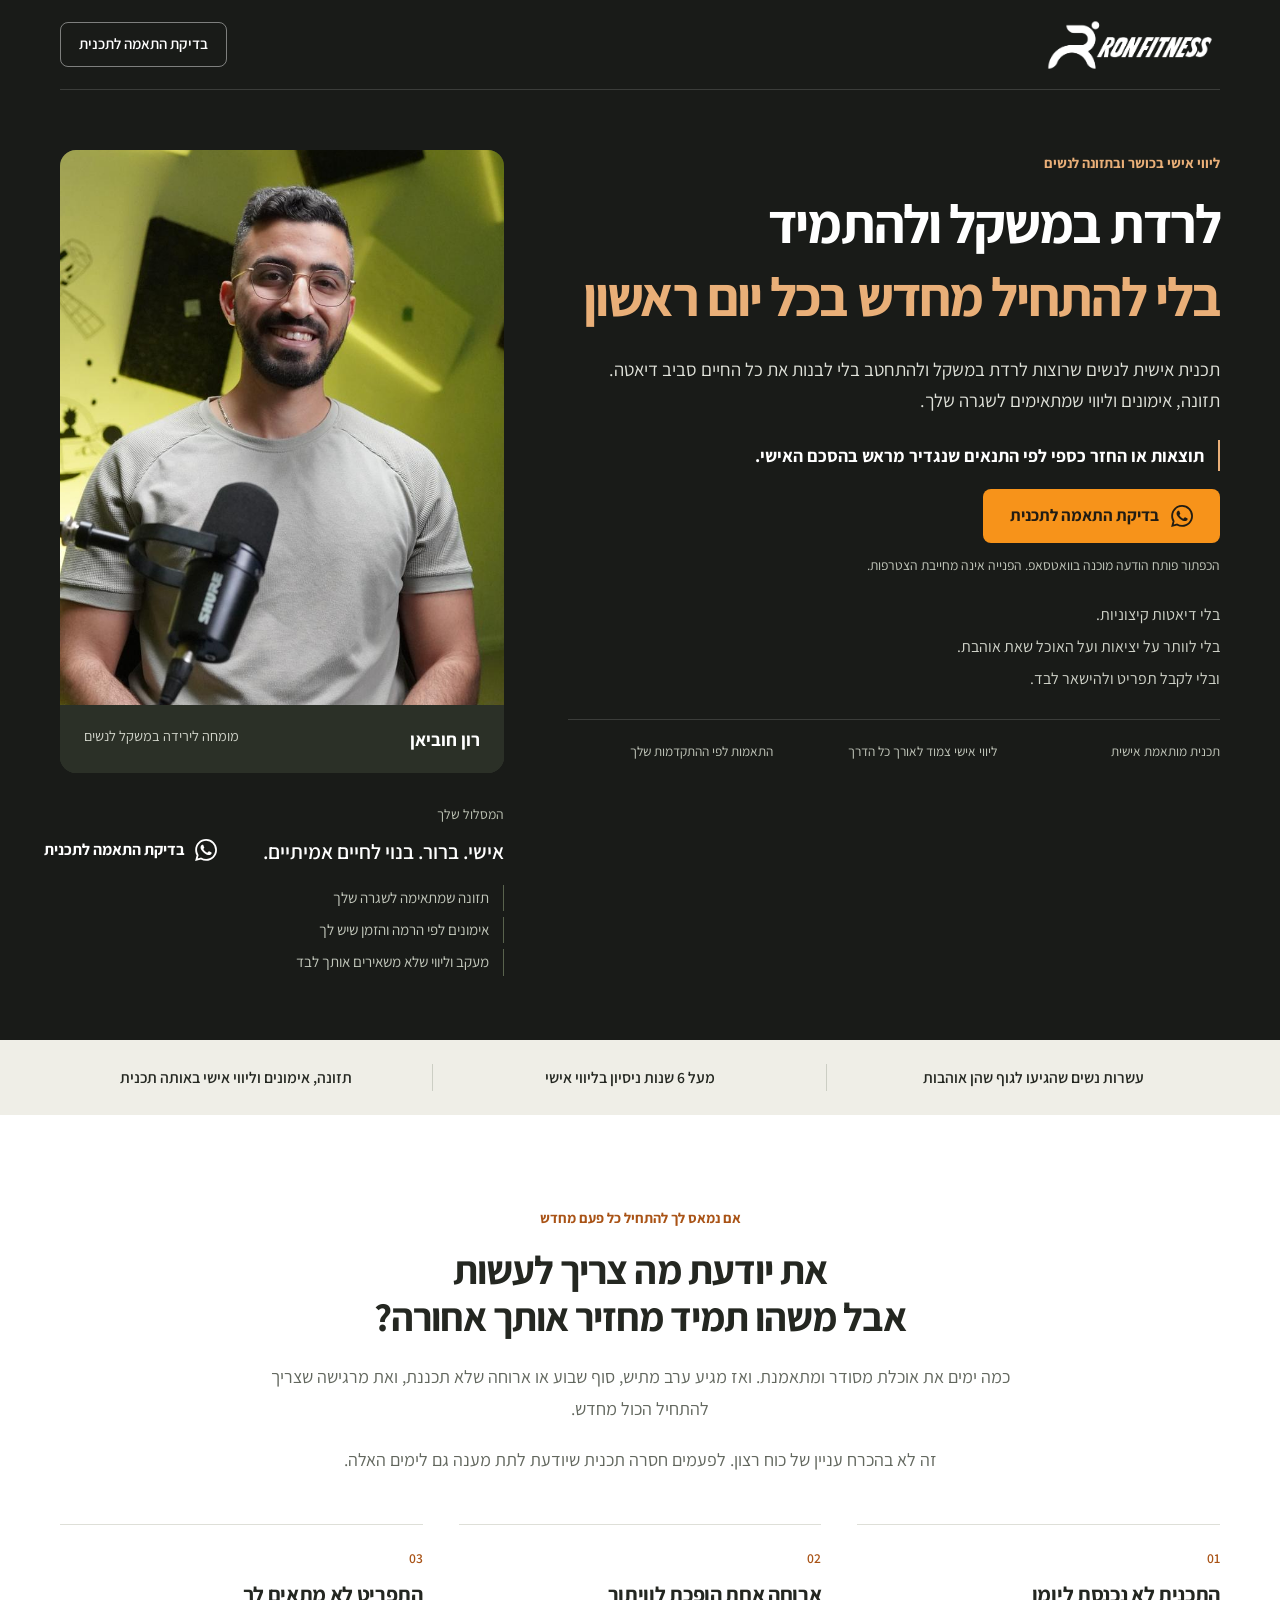
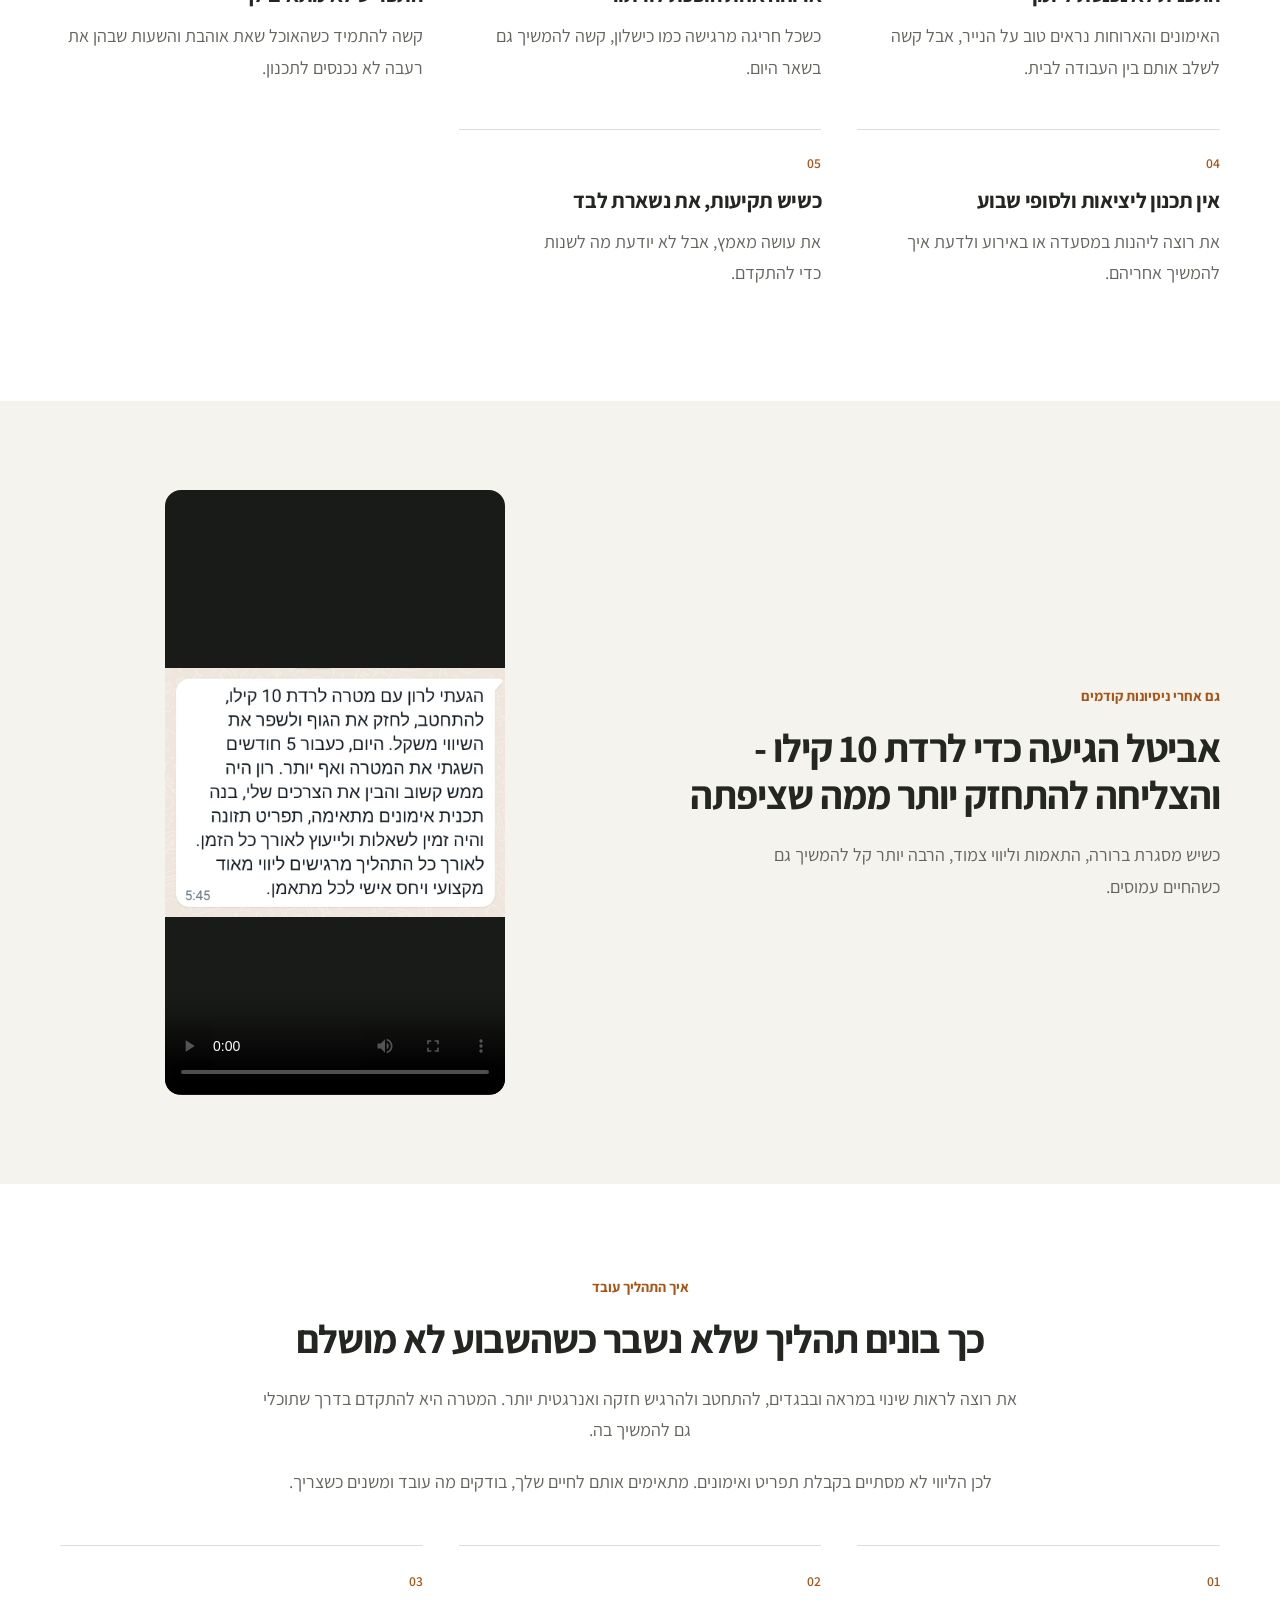
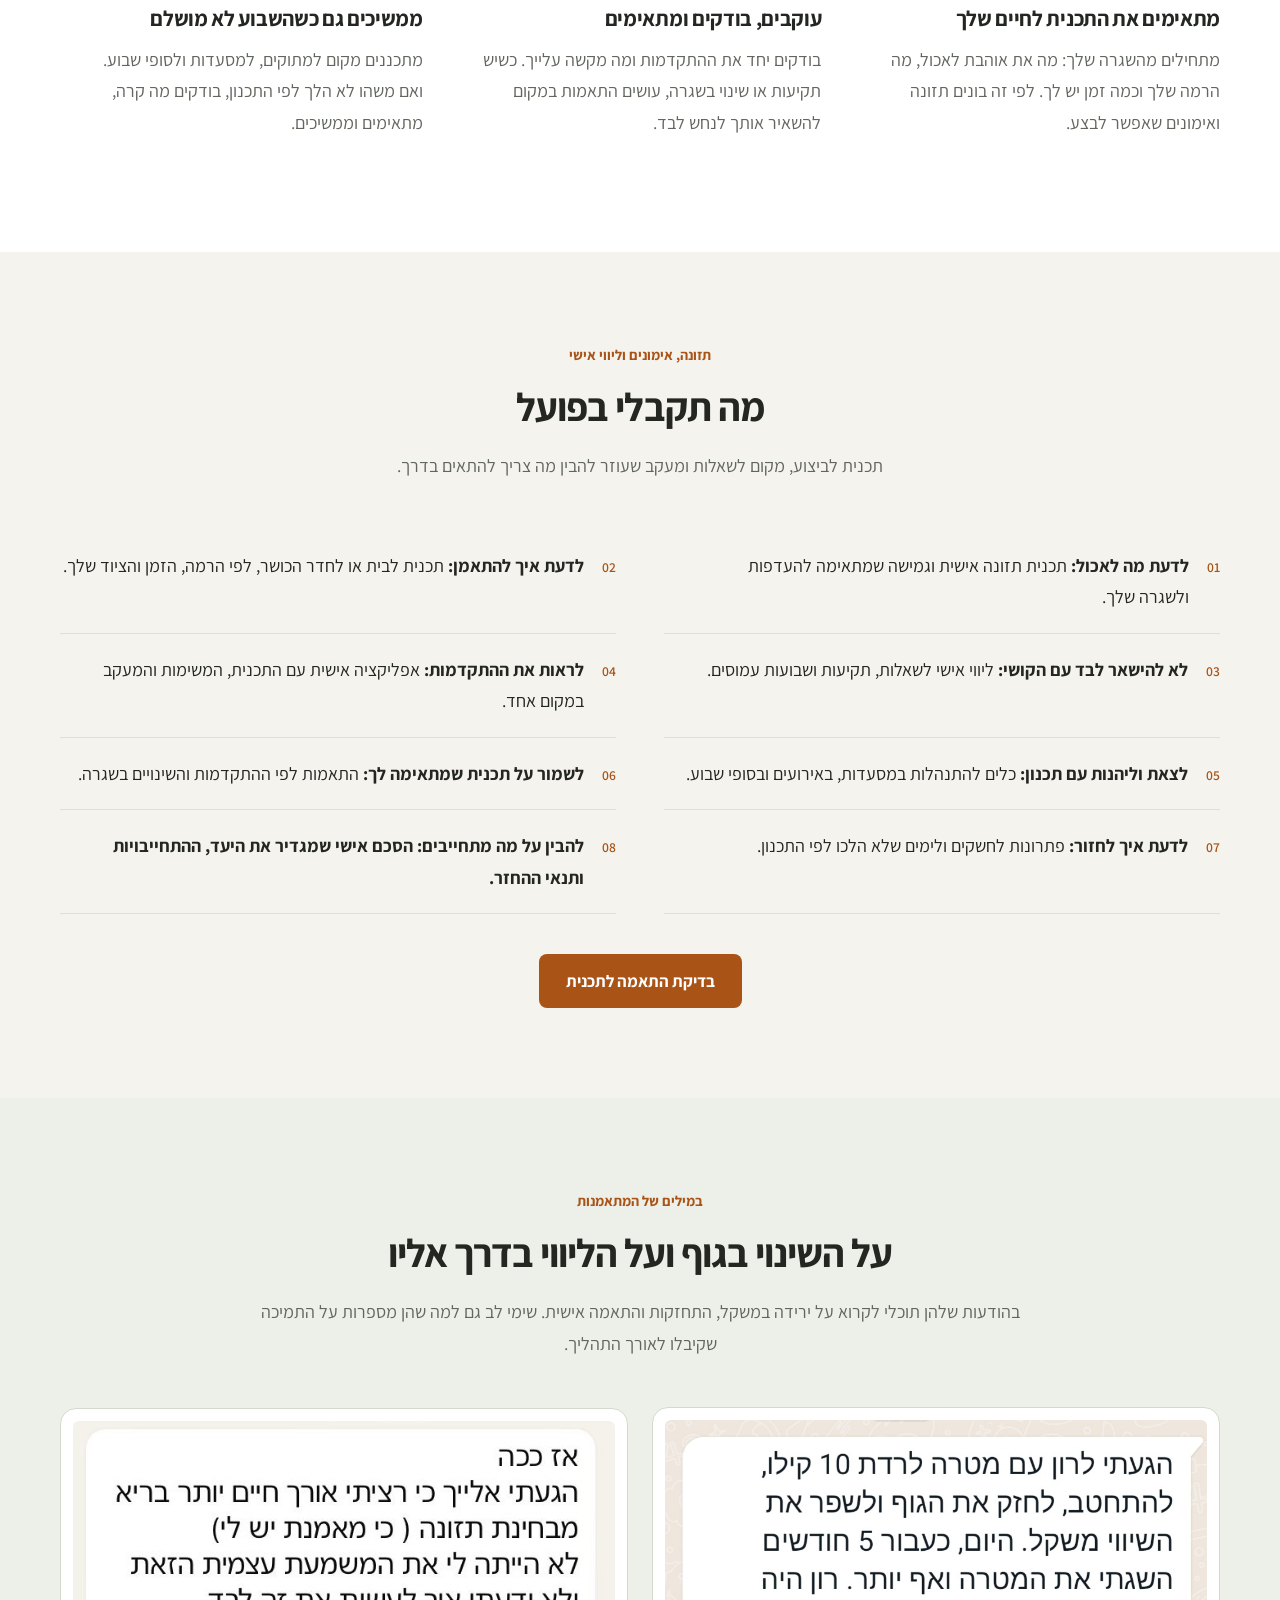
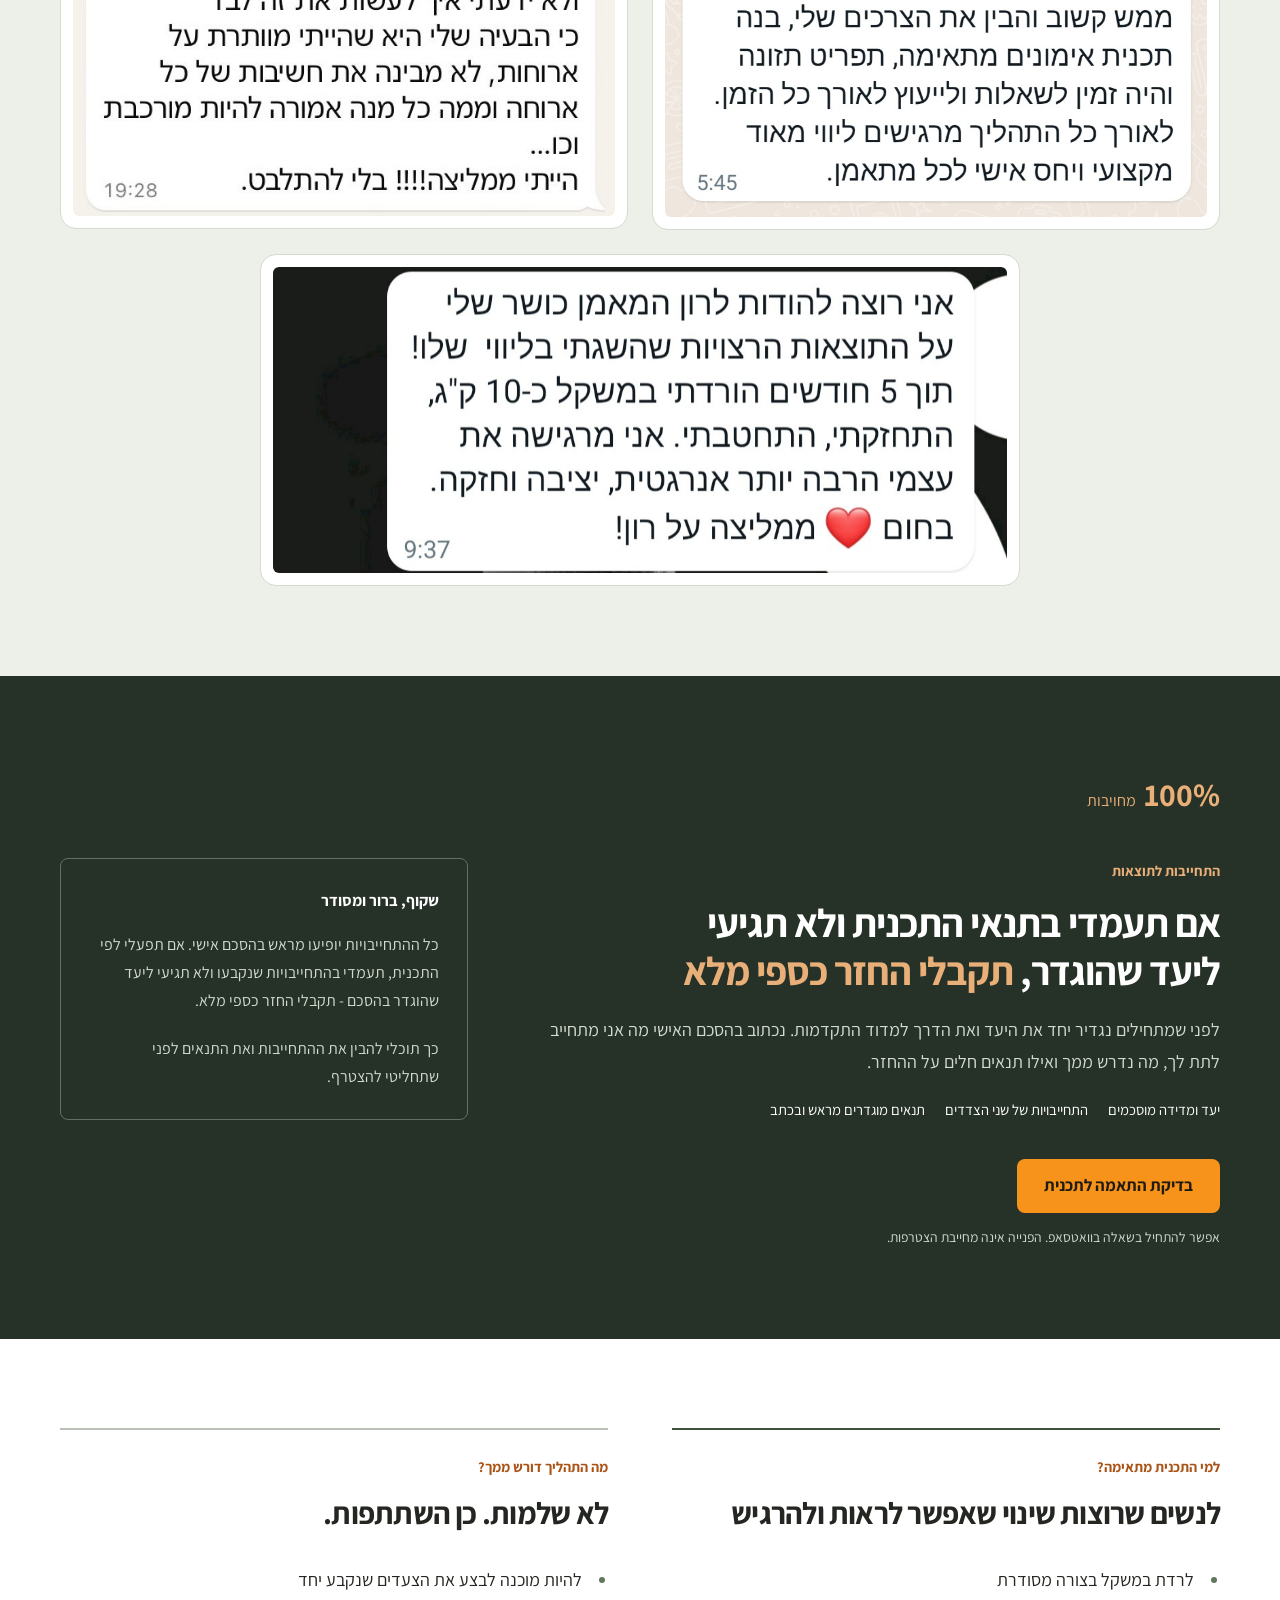
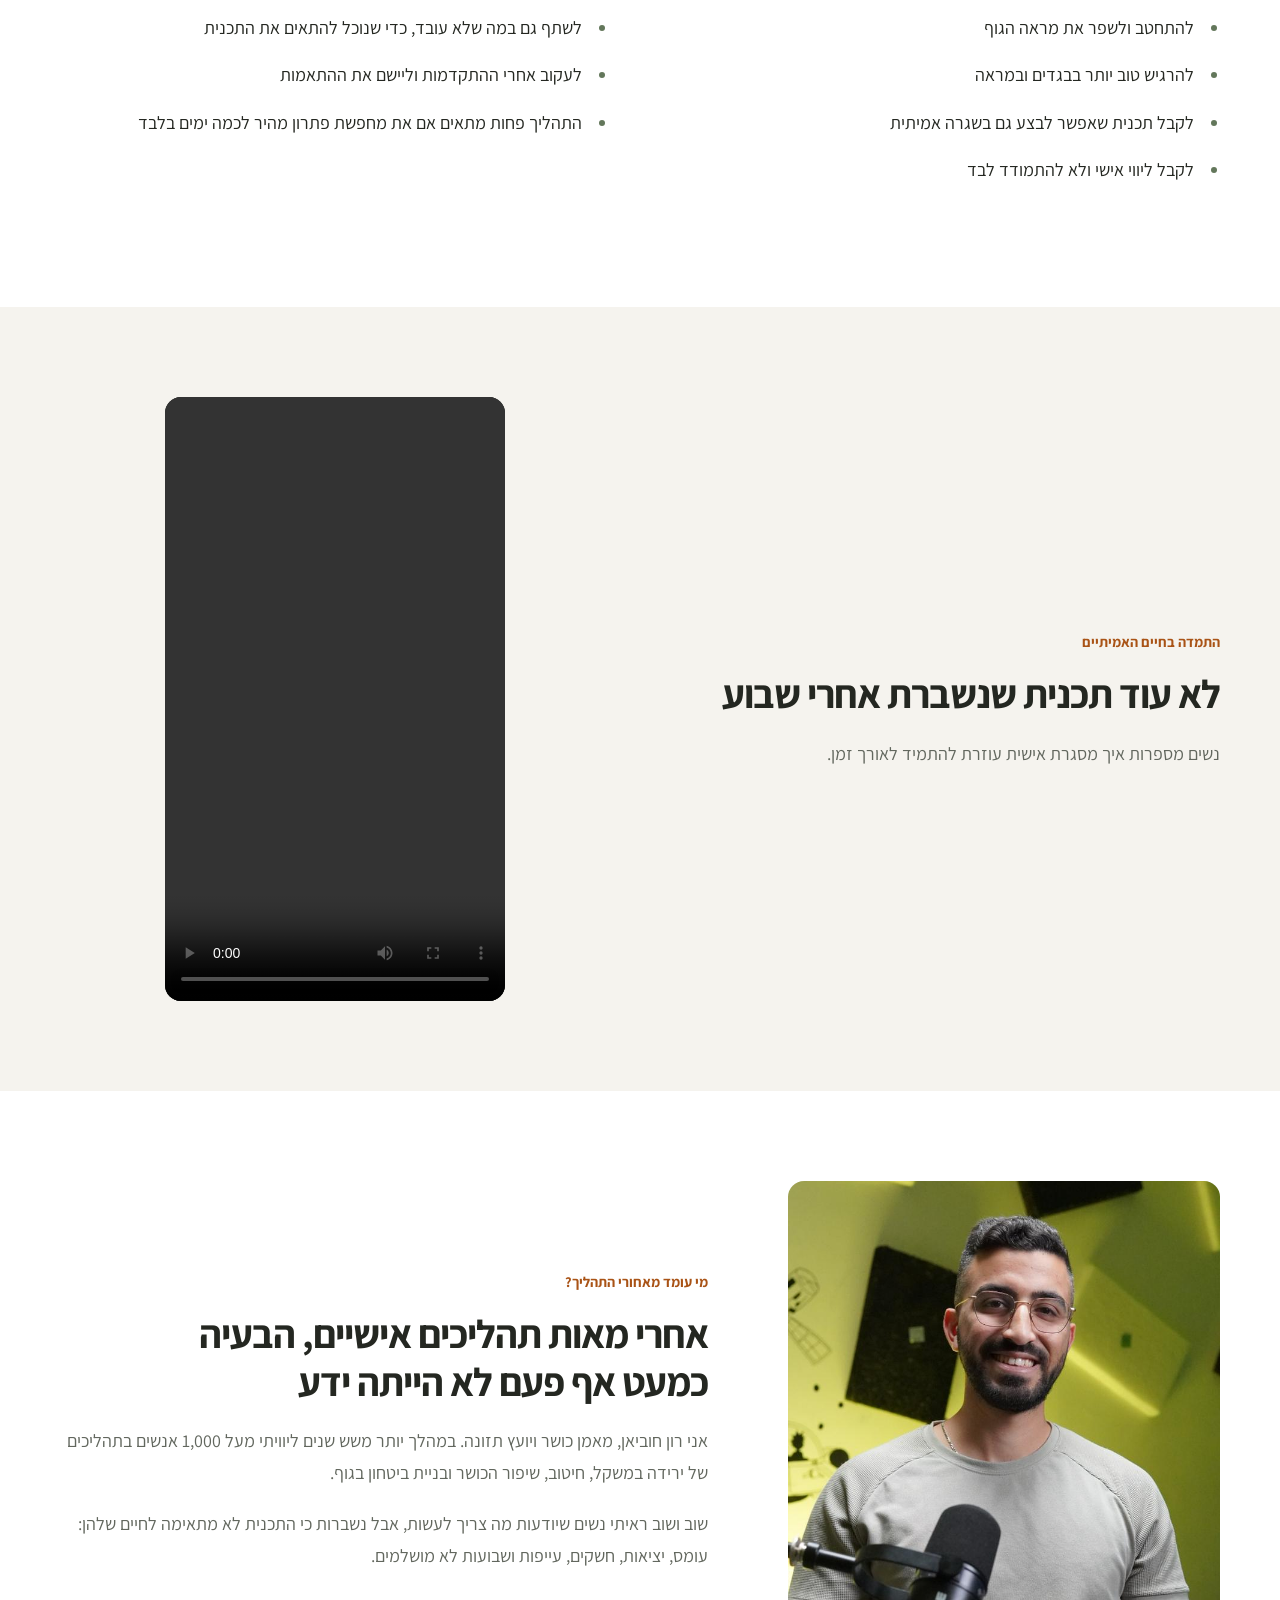
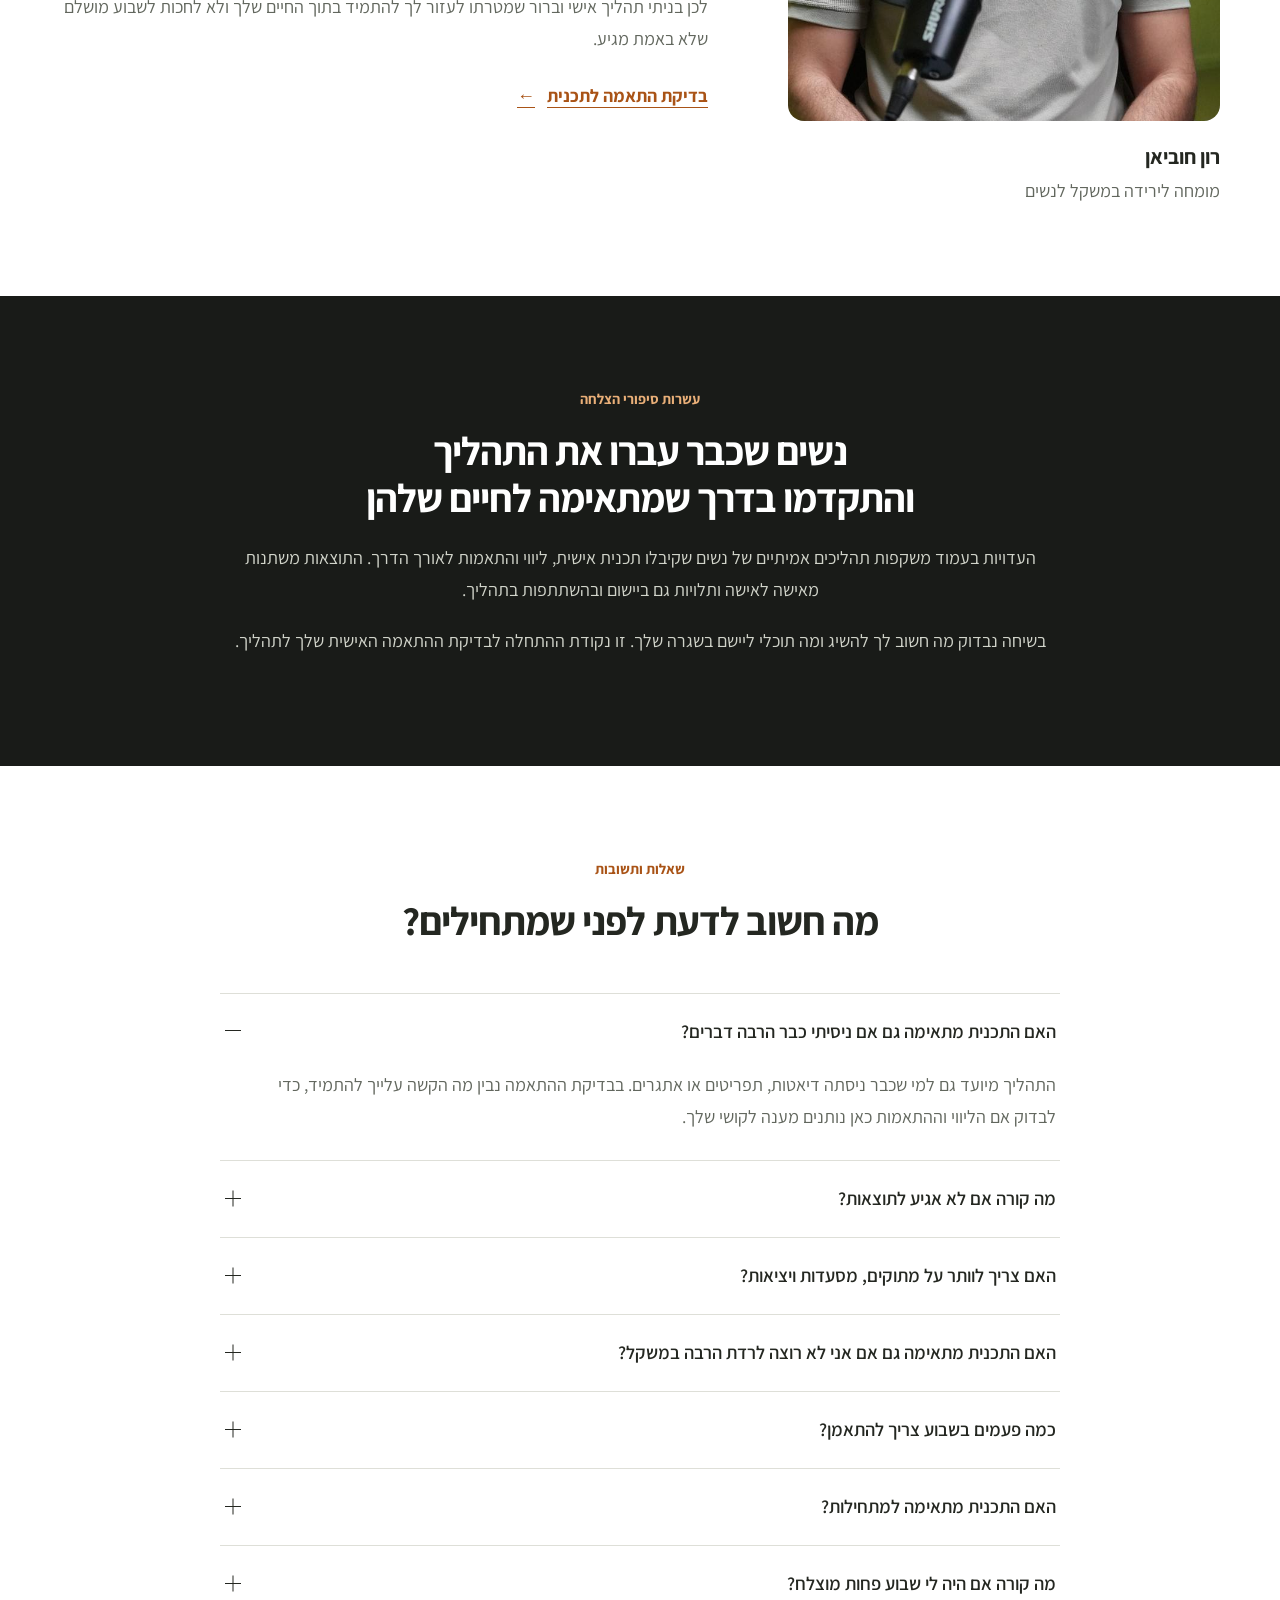
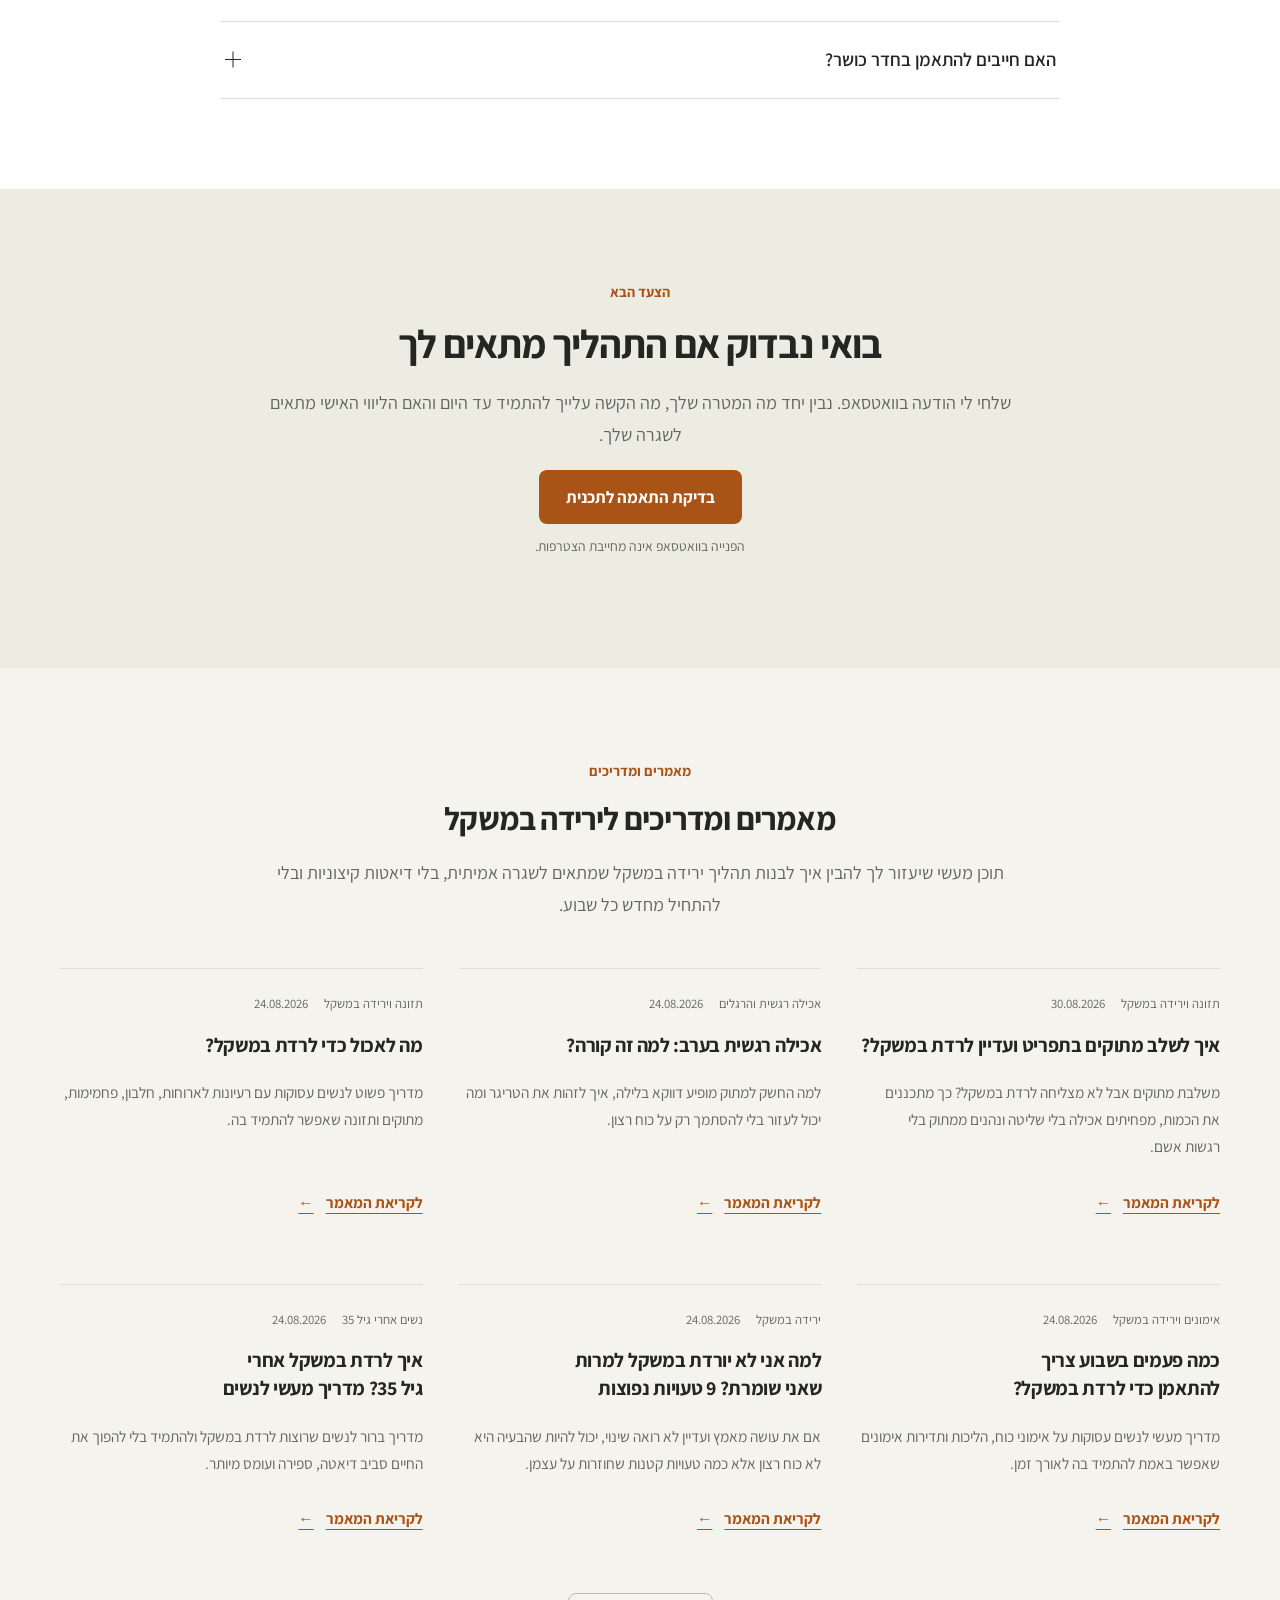
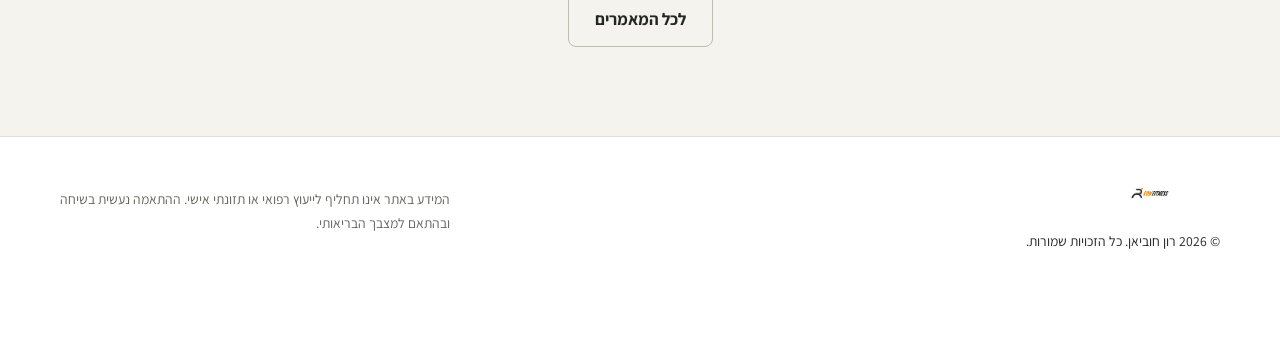
==== index.html @ f3fad241 "chore: final conversion QA and social proof cleanup" ====
<!doctype html>
<html lang="he" dir="rtl">
  <head>
    <meta charset="UTF-8" />
    <meta name="viewport" content="width=device-width, initial-scale=1" />
    <meta
      name="description"
      content="תכנית ליווי אישית בכושר ובתזונה לנשים שרוצות לרדת במשקל, להתחטב ולהתמיד בלי להתחיל מחדש בכל יום ראשון."
    />
    <meta name="theme-color" content="#111111" />
    <meta property="og:type" content="website" />
    <meta property="og:title" content="לרדת במשקל ולהתמיד - בלי להתחיל מחדש בכל יום ראשון" />
    <meta
      property="og:description"
      content="תהליך אישי לנשים שרוצות לרדת במשקל, להתחטב ולהרגיש טוב יותר בגוף - עם התחייבות לתוצאות במסגרת הסכם אישי."
    />
    <title>לרדת במשקל ולהתמיד | רון חוביאן</title>
    <script>
      document.documentElement.classList.add("js");
    </script>
    <link rel="preconnect" href="https://fonts.googleapis.com" />
    <link rel="preconnect" href="https://fonts.gstatic.com" crossorigin />
    <link
      href="https://fonts.googleapis.com/css2?family=Assistant:wght@400;500;600;700;800;900&display=swap"
      rel="stylesheet"
    />
    <link rel="stylesheet" href="home.css?v=20260908-premium-copy" />
    <script src="script.js?v=20260826-mobile-final-2" defer></script>
  </head>
  <body>
    <a class="skip-link" href="#main-content">דילוג לתוכן המרכזי</a>

    <header class="site-header">
      <div class="container header-inner">
        <a class="brand" href="#top" aria-label="חזרה לראש העמוד">
          <img
            class="brand-logo"
            src="./assets/ron-fitness-logo-white.png"
            alt="RON FITNESS"
          />
        </a>
        <a
          class="header-cta"
          data-whatsapp
          href="#"
          target="_blank"
          rel="noopener noreferrer"
        >
          בדיקת התאמה לתכנית
        </a>
      </div>
    </header>

    <main id="main-content">
      <section class="hero" id="top">
        <div class="container hero-grid">
          <div class="hero-copy reveal">
            <p class="eyebrow">ליווי אישי בכושר ובתזונה לנשים</p>
            <h1>
              <span class="hero-title-line">לרדת במשקל ולהתמיד</span>
              <span class="hero-title-line">בלי להתחיל מחדש בכל יום ראשון</span>
            </h1>
            <p class="hero-intro">
              תכנית אישית לנשים שרוצות לרדת במשקל ולהתחטב בלי לבנות את כל החיים
              סביב דיאטה. תזונה, אימונים וליווי שמתאימים לשגרה שלך.
            </p>
            <span class="hero-title-guarantee">תוצאות או החזר כספי לפי התנאים שנגדיר מראש בהסכם האישי.</span>
            <a class="button button-primary" data-whatsapp href="#" target="_blank" rel="noopener noreferrer">
              <svg viewBox="0 0 24 24" aria-hidden="true">
                <path d="M20.52 3.48A11.82 11.82 0 0 0 12.1 0C5.55 0 .22 5.33.22 11.88c0 2.1.55 4.15 1.6 5.95L.12 24l6.32-1.66a11.9 11.9 0 0 0 5.65 1.44h.01c6.55 0 11.88-5.33 11.88-11.88 0-3.18-1.23-6.17-3.46-8.42ZM12.1 21.77h-.01a9.85 9.85 0 0 1-5.03-1.38l-.36-.21-3.75.98 1-3.65-.23-.38a9.82 9.82 0 0 1-1.51-5.25c0-5.45 4.44-9.89 9.9-9.89a9.82 9.82 0 0 1 6.99 2.9 9.83 9.83 0 0 1 2.9 7c-.01 5.45-4.45 9.88-9.9 9.88Zm5.42-7.41c-.3-.15-1.76-.87-2.03-.96-.27-.1-.47-.15-.67.15-.2.3-.77.96-.94 1.16-.17.2-.35.22-.65.07-.3-.15-1.25-.46-2.39-1.48a8.93 8.93 0 0 1-1.65-2.06c-.17-.3-.02-.46.13-.61.13-.13.3-.35.45-.52.15-.17.2-.3.3-.5.1-.2.05-.37-.02-.52-.08-.15-.67-1.61-.92-2.21-.24-.58-.48-.5-.67-.51h-.57c-.2 0-.52.07-.8.37-.27.3-1.04 1.02-1.04 2.48 0 1.47 1.07 2.88 1.22 3.08.15.2 2.1 3.2 5.08 4.49.71.3 1.26.49 1.7.63.71.22 1.36.19 1.87.11.57-.08 1.76-.72 2-1.41.25-.7.25-1.3.18-1.42-.08-.12-.28-.2-.58-.35Z" />
              </svg>
              בדיקת התאמה לתכנית
            </a>
            <p class="cta-note">הכפתור פותח הודעה מוכנה בוואטסאפ. הפנייה אינה מחייבת הצטרפות.</p>
            <div class="hero-lead">
              <p>בלי דיאטות קיצוניות.</p>
              <p>בלי לוותר על יציאות ועל האוכל שאת אוהבת.</p>
              <p>ובלי לקבל תפריט ולהישאר לבד.</p>
            </div>
            <div class="micro-proof" aria-label="פרטי התהליך">
              <span>תכנית מותאמת אישית</span>
              <span>ליווי אישי צמוד לאורך כל הדרך</span>
              <span>התאמות לפי ההתקדמות שלך</span>
            </div>
          </div>

          <div class="hero-visual" aria-label="רון חוביאן ועיקרי תכנית הליווי">
            <figure class="hero-portrait">
              <img src="./assets/ron-hubian-studio.jpg" alt="רון חוביאן בסטודיו" width="720" height="1280" fetchpriority="high" decoding="async" />
              <figcaption><strong>רון חוביאן</strong><span>מומחה לירידה במשקל לנשים</span></figcaption>
            </figure>
            <div class="goal-card">
              <span class="goal-kicker">המסלול שלך</span>
              <strong>אישי. <br />ברור. <br /><em>בנוי לחיים אמיתיים.</em></strong>
              <div class="goal-steps">
                <span>תזונה שמתאימה לשגרה שלך</span>
                <span>אימונים לפי הרמה והזמן שיש לך</span>
                <span>מעקב וליווי שלא משאירים אותך לבד</span>
              </div>
            </div>
          </div>
        </div>
      </section>

      <section class="trust-strip" aria-label="נתוני אמון בתהליך">
        <div class="container trust-strip-inner">
          <span>עשרות נשים שהגיעו לגוף שהן אוהבות</span>
          <span>מעל 6 שנות ניסיון בליווי אישי</span>
          <span>תזונה, אימונים וליווי אישי באותה תכנית</span>
        </div>
      </section>

      <section class="section pain-section">
        <div class="container">
          <div class="section-heading pain-heading reveal">
            <p class="eyebrow">אם נמאס לך להתחיל כל פעם מחדש</p>
            <h2 class="pain-title"><span>את יודעת מה צריך לעשות</span><span>אבל משהו תמיד מחזיר אותך אחורה?</span></h2>
            <p>כמה ימים את אוכלת מסודר ומתאמנת. ואז מגיע ערב מתיש, סוף שבוע או ארוחה שלא תכננת, ואת מרגישה שצריך להתחיל הכול מחדש.</p>
            <p>זה לא בהכרח עניין של כוח רצון. לפעמים חסרה תכנית שיודעת לתת מענה גם לימים האלה.</p>
          </div>
          <div class="cards-grid pain-grid">
            <article class="card pain-card reveal"><span class="card-number">01</span><h3>התכנית לא נכנסת ליומן</h3><p>האימונים והארוחות נראים טוב על הנייר, אבל קשה לשלב אותם בין העבודה לבית.</p></article>
            <article class="card pain-card reveal"><span class="card-number">02</span><h3>ארוחה אחת הופכת לוויתור</h3><p>כשכל חריגה מרגישה כמו כישלון, קשה להמשיך גם בשאר היום.</p></article>
            <article class="card pain-card reveal"><span class="card-number">03</span><h3>התפריט לא מתאים לך</h3><p>קשה להתמיד כשהאוכל שאת אוהבת והשעות שבהן את רעבה לא נכנסים לתכנון.</p></article>
            <article class="card pain-card reveal"><span class="card-number">04</span><h3>אין תכנון ליציאות ולסופי שבוע</h3><p>את רוצה ליהנות במסעדה או באירוע ולדעת איך להמשיך אחריהם.</p></article>
            <article class="card pain-card reveal"><span class="card-number">05</span><h3>כשיש תקיעות, את נשארת לבד</h3><p>את עושה מאמץ, אבל לא יודעת מה לשנות כדי להתקדם.</p></article>
          </div>
        </div>
      </section>

      <section class="section testimony-section">
        <div class="container">
          <div class="section-heading reveal">
            <p class="eyebrow">גם אחרי ניסיונות קודמים</p>
            <h2>אביטל הגיעה כדי לרדת 10 קילו - והצליחה להתחזק יותר ממה שציפתה</h2>
            <p>כשיש מסגרת ברורה, התאמות וליווי צמוד, הרבה יותר קל להמשיך גם כשהחיים עמוסים.</p>
          </div>
          <div class="video-card reveal">
            <video controls preload="metadata" poster="./assets/proof-1.jpg" playsinline aria-label="עדות של אביטל על תהליך הירידה במשקל">
              <source src="./assets/avital-edut.mp4" type="video/mp4" />
              הדפדפן שלך לא תומך בניגון וידאו.
            </video>
          </div>
        </div>
      </section>

      <section class="section solution-section">
        <div class="container">
          <div class="section-heading reveal">
            <p class="eyebrow">איך התהליך עובד</p>
            <h2>כך בונים תהליך שלא נשבר כשהשבוע לא מושלם</h2>
            <p>את רוצה לראות שינוי במראה ובבגדים, להתחטב ולהרגיש חזקה ואנרגטית יותר. המטרה היא להתקדם בדרך שתוכלי גם להמשיך בה.</p>
            <p>לכן הליווי לא מסתיים בקבלת תפריט ואימונים. מתאימים אותם לחיים שלך, בודקים מה עובד ומשנים כשצריך.</p>
          </div>
          <div class="program-grid">
            <article class="program-card reveal"><span>01</span><h3>מתאימים את התכנית לחיים שלך</h3><p>מתחילים מהשגרה שלך: מה את אוהבת לאכול, מה הרמה שלך וכמה זמן יש לך. לפי זה בונים תזונה ואימונים שאפשר לבצע.</p></article>
            <article class="program-card reveal"><span>02</span><h3>עוקבים, בודקים ומתאימים</h3><p>בודקים יחד את ההתקדמות ומה מקשה עלייך. כשיש תקיעות או שינוי בשגרה, עושים התאמות במקום להשאיר אותך לנחש לבד.</p></article>
            <article class="program-card reveal"><span>03</span><h3>ממשיכים גם כשהשבוע לא מושלם</h3><p>מתכננים מקום למתוקים, למסעדות ולסופי שבוע. ואם משהו לא הלך לפי התכנון, בודקים מה קרה, מתאימים וממשיכים.</p></article>
          </div>
        </div>
      </section>

      <section class="section included-section">
        <div class="container">
          <div class="section-heading reveal"><p class="eyebrow">תזונה, אימונים וליווי אישי</p><h2>מה תקבלי בפועל</h2><p>תכנית לביצוע, מקום לשאלות ומעקב שעוזר להבין מה צריך להתאים בדרך.</p></div>
          <div class="included-panel reveal">
            <div class="included-item"><span>01</span><p><strong>לדעת מה לאכול:</strong> תכנית תזונה אישית וגמישה שמתאימה להעדפות ולשגרה שלך.</p></div>
            <div class="included-item"><span>02</span><p><strong>לדעת איך להתאמן:</strong> תכנית לבית או לחדר הכושר, לפי הרמה, הזמן והציוד שלך.</p></div>
            <div class="included-item"><span>03</span><p><strong>לא להישאר לבד עם הקושי:</strong> ליווי אישי לשאלות, תקיעות ושבועות עמוסים.</p></div>
            <div class="included-item"><span>04</span><p><strong>לראות את ההתקדמות:</strong> אפליקציה אישית עם התכנית, המשימות והמעקב במקום אחד.</p></div>
            <div class="included-item"><span>05</span><p><strong>לצאת וליהנות עם תכנון:</strong> כלים להתנהלות במסעדות, באירועים ובסופי שבוע.</p></div>
            <div class="included-item"><span>06</span><p><strong>לשמור על תכנית שמתאימה לך:</strong> התאמות לפי ההתקדמות והשינויים בשגרה.</p></div>
            <div class="included-item"><span>07</span><p><strong>לדעת איך לחזור:</strong> פתרונות לחשקים ולימים שלא הלכו לפי התכנון.</p></div>
            <div class="included-item included-item-featured"><span>08</span><p><strong>להבין על מה מתחייבים:</strong> הסכם אישי שמגדיר את היעד, ההתחייבויות ותנאי ההחזר.</p></div>
          </div>
          <div class="center-cta reveal"><a class="button button-primary" data-whatsapp href="#" target="_blank" rel="noopener noreferrer">בדיקת התאמה לתכנית</a></div>
        </div>
      </section>

      <section class="section social-proof-section">
        <div class="container">
          <div class="section-heading reveal">
            <p class="eyebrow">במילים של המתאמנות</p>
            <h2>על השינוי בגוף ועל הליווי בדרך אליו</h2>
            <p>בהודעות שלהן תוכלי לקרוא על ירידה במשקל, התחזקות והתאמה אישית. שימי לב גם למה שהן מספרות על התמיכה שקיבלו לאורך התהליך.</p>
          </div>
          <div class="proof-grid reveal" aria-label="עדויות ותוצאות מהתכנית">
            <figure class="proof-card"><img src="./assets/proof-1.jpg" alt="הודעת עדות על ירידה במשקל ותהליך אישי" width="921" height="674" loading="lazy" decoding="async" /></figure>
            <figure class="proof-card"><img src="./assets/proof-2.jpg" alt="הודעת עדות על בחירה בתהליך תזונה בריא ומאוזן" width="662" height="483" loading="lazy" decoding="async" /></figure>
            <figure class="proof-card"><img src="./assets/proof-3.jpg" alt="הודעת עדות על תוצאות ירידה במשקל וחיזוק הגוף" width="1080" height="451" loading="lazy" decoding="async" /></figure>
          </div>
        </div>
      </section>

      <section class="section guarantee-section" id="guarantee">
        <div class="container">
          <div class="guarantee-card reveal">
            <div class="guarantee-seal" aria-hidden="true"><span>100%</span><small>מחויבות</small></div>
            <div class="guarantee-copy">
              <p class="eyebrow">התחייבות לתוצאות</p>
              <h2>אם תעמדי בתנאי התכנית ולא תגיעי ליעד שהוגדר, <span>תקבלי החזר כספי מלא</span></h2>
              <p>לפני שמתחילים נגדיר יחד את היעד ואת הדרך למדוד התקדמות. נכתוב בהסכם האישי מה אני מתחייב לתת לך, מה נדרש ממך ואילו תנאים חלים על ההחזר.</p>
              <div class="guarantee-highlights"><span>יעד ומדידה מוסכמים</span><span>התחייבויות של שני הצדדים</span><span>תנאים מוגדרים מראש ובכתב</span></div>
            </div>
            <div class="terms-box">
              <strong>שקוף, ברור ומסודר</strong>
              <p>כל ההתחייבויות יופיעו מראש בהסכם אישי. אם תפעלי לפי התכנית, תעמדי בהתחייבויות שנקבעו ולא תגיעי ליעד שהוגדר בהסכם - תקבלי החזר כספי מלא.</p>
              <p>כך תוכלי להבין את ההתחייבות ואת התנאים לפני שתחליטי להצטרף.</p>
            </div>
            <div class="guarantee-cta"><a class="button button-light" data-whatsapp href="#" target="_blank" rel="noopener noreferrer">בדיקת התאמה לתכנית</a><p>אפשר להתחיל בשאלה בוואטסאפ. הפנייה אינה מחייבת הצטרפות.</p></div>
          </div>
        </div>
      </section>

      <section class="section fit-section">
        <div class="container">
          <div class="fit-grid">
            <article class="fit-card fit-yes reveal"><p class="eyebrow">למי התכנית מתאימה?</p><h2>לנשים שרוצות שינוי שאפשר לראות ולהרגיש</h2><ul><li>לרדת במשקל בצורה מסודרת</li><li>להתחטב ולשפר את מראה הגוף</li><li>להרגיש טוב יותר בבגדים ובמראה</li><li>לקבל תכנית שאפשר לבצע גם בשגרה אמיתית</li><li>לקבל ליווי אישי ולא להתמודד לבד</li></ul></article>
            <article class="fit-card fit-no reveal"><p class="eyebrow">מה התהליך דורש ממך?</p><h2>לא שלמות. כן השתתפות.</h2><ul><li>להיות מוכנה לבצע את הצעדים שנקבע יחד</li><li>לשתף גם במה שלא עובד, כדי שנוכל להתאים את התכנית</li><li>לעקוב אחרי ההתקדמות וליישם את ההתאמות</li><li>התהליך פחות מתאים אם את מחפשת פתרון מהיר לכמה ימים בלבד</li></ul></article>
          </div>
        </div>
      </section>

      <section class="section testimony-section">
        <div class="container">
          <div class="section-heading reveal"><p class="eyebrow">התמדה בחיים האמיתיים</p><h2>לא עוד תכנית שנשברת אחרי שבוע</h2><p>נשים מספרות איך מסגרת אישית עוזרת להתמיד לאורך זמן.</p></div>
          <div class="video-card reveal"><video controls preload="metadata" playsinline aria-label="עדות על התמדה בתהליך"><source src="./assets/daniel-edut.mp4" type="video/mp4" />הדפדפן שלך לא תומך בניגון וידאו.</video></div>
        </div>
      </section>

      <section class="section about-section">
        <div class="container about-grid">
          <div class="about-photo-wrap reveal"><div class="about-photo"><img src="./assets/ron-hubian-studio.jpg" alt="רון חוביאן, מאמן כושר ויועץ תזונה" width="720" height="1280" loading="lazy" decoding="async" /></div><div class="about-signature"><strong>רון חוביאן</strong><span>מומחה לירידה במשקל לנשים</span></div></div>
          <div class="about-copy reveal"><p class="eyebrow">מי עומד מאחורי התהליך?</p><h2>אחרי מאות תהליכים אישיים, הבעיה כמעט אף פעם לא הייתה ידע</h2><p>אני רון חוביאן, מאמן כושר ויועץ תזונה. במהלך יותר משש שנים ליוויתי מעל 1,000 אנשים בתהליכים של ירידה במשקל, חיטוב, שיפור הכושר ובניית ביטחון בגוף.</p><p>שוב ושוב ראיתי נשים שיודעות מה צריך לעשות, אבל נשברות כי התכנית לא מתאימה לחיים שלהן: עומס, יציאות, חשקים, עייפות ושבועות לא מושלמים.</p><p>לכן בניתי תהליך אישי וברור שמטרתו לעזור לך להתמיד בתוך החיים שלך ולא לחכות לשבוע מושלם שלא באמת מגיע.</p><a class="text-link" data-whatsapp href="#" target="_blank" rel="noopener noreferrer">בדיקת התאמה לתכנית <span aria-hidden="true">←</span></a></div>
        </div>
      </section>

      <section class="section scarcity-section">
        <div class="container">
          <div class="scarcity-card reveal"><p class="eyebrow">עשרות סיפורי הצלחה</p><h2>נשים שכבר עברו את התהליך והתקדמו בדרך שמתאימה לחיים שלהן</h2><p>העדויות בעמוד משקפות תהליכים אמיתיים של נשים שקיבלו תכנית אישית, ליווי והתאמות לאורך הדרך. התוצאות משתנות מאישה לאישה ותלויות גם ביישום ובהשתתפות בתהליך.</p><p>בשיחה נבדוק מה חשוב לך להשיג ומה תוכלי ליישם בשגרה שלך. זו נקודת ההתחלה לבדיקת ההתאמה האישית שלך לתהליך.</p></div>
        </div>
      </section>

      <section class="section fit-section" id="faq">
        <div class="container">
          <div class="section-heading reveal"><p class="eyebrow">שאלות ותשובות</p><h2>מה חשוב לדעת לפני שמתחילים?</h2></div>
          <div class="faq-list reveal">
            <article class="faq-item is-open"><h3><button class="faq-question" type="button" id="faq-question-1" aria-expanded="true" aria-controls="faq-answer-1">האם התכנית מתאימה גם אם ניסיתי כבר הרבה דברים?<span class="faq-icon" aria-hidden="true"></span></button></h3><div class="faq-answer" id="faq-answer-1" role="region" aria-labelledby="faq-question-1"><p>התהליך מיועד גם למי שכבר ניסתה דיאטות, תפריטים או אתגרים. בבדיקת ההתאמה נבין מה הקשה עלייך להתמיד, כדי לבדוק אם הליווי וההתאמות כאן נותנים מענה לקושי שלך.</p></div></article>
            <article class="faq-item"><h3><button class="faq-question" type="button" id="faq-question-2" aria-expanded="false" aria-controls="faq-answer-2">מה קורה אם לא אגיע לתוצאות?<span class="faq-icon" aria-hidden="true"></span></button></h3><div class="faq-answer" id="faq-answer-2" role="region" aria-labelledby="faq-question-2" hidden><p>אם תפעלי לפי התכנית, תעמדי בתנאים שנקבעו מראש ולא תגיעי ליעד שהוגדר בהסכם האישי - תקבלי החזר כספי מלא.</p></div></article>
            <article class="faq-item"><h3><button class="faq-question" type="button" id="faq-question-3" aria-expanded="false" aria-controls="faq-answer-3">האם צריך לוותר על מתוקים, מסעדות ויציאות?<span class="faq-icon" aria-hidden="true"></span></button></h3><div class="faq-answer" id="faq-answer-3" role="region" aria-labelledby="faq-question-3" hidden><p>לא. המטרה היא ללמוד איך לשלב אותם בצורה חכמה, בלי להפוך כל יציאה לאירוע שבו הכול נהרס.</p></div></article>
            <article class="faq-item"><h3><button class="faq-question" type="button" id="faq-question-4" aria-expanded="false" aria-controls="faq-answer-4">האם התכנית מתאימה גם אם אני לא רוצה לרדת הרבה במשקל?<span class="faq-icon" aria-hidden="true"></span></button></h3><div class="faq-answer" id="faq-answer-4" role="region" aria-labelledby="faq-question-4" hidden><p>כן. היא מתאימה גם אם המטרה שלך היא להתחטב, להתחזק, לשפר את מראה הגוף ולהרגיש טוב יותר בעצמך.</p></div></article>
            <article class="faq-item"><h3><button class="faq-question" type="button" id="faq-question-5" aria-expanded="false" aria-controls="faq-answer-5">כמה פעמים בשבוע צריך להתאמן?<span class="faq-icon" aria-hidden="true"></span></button></h3><div class="faq-answer" id="faq-answer-5" role="region" aria-labelledby="faq-question-5" hidden><p>הכמות נקבעת לפי המטרה, הרמה והזמן שיש לך. נבנה תכנית ריאלית שתוכלי לבצע ולהתמיד בה.</p></div></article>
            <article class="faq-item"><h3><button class="faq-question" type="button" id="faq-question-6" aria-expanded="false" aria-controls="faq-answer-6">האם התכנית מתאימה למתחילות?<span class="faq-icon" aria-hidden="true"></span></button></h3><div class="faq-answer" id="faq-answer-6" role="region" aria-labelledby="faq-question-6" hidden><p>כן. האימונים והתזונה מותאמים לנקודת ההתחלה שלך ומתקדמים בהדרגה.</p></div></article>
            <article class="faq-item"><h3><button class="faq-question" type="button" id="faq-question-7" aria-expanded="false" aria-controls="faq-answer-7">מה קורה אם היה לי שבוע פחות מוצלח?<span class="faq-icon" aria-hidden="true"></span></button></h3><div class="faq-answer" id="faq-answer-7" role="region" aria-labelledby="faq-question-7" hidden><p>לא מתחילים הכול מחדש. בודקים מה קרה, מבצעים התאמות וחוזרים לפעולה בצורה מסודרת.</p></div></article>
            <article class="faq-item"><h3><button class="faq-question" type="button" id="faq-question-8" aria-expanded="false" aria-controls="faq-answer-8">האם חייבים להתאמן בחדר כושר?<span class="faq-icon" aria-hidden="true"></span></button></h3><div class="faq-answer" id="faq-answer-8" role="region" aria-labelledby="faq-question-8" hidden><p>לא. אפשר לבנות תכנית אימונים לבית או לחדר הכושר, לפי הרמה, הזמן והציוד שיש לך.</p></div></article>
          </div>
        </div>
      </section>

      <section class="final-cta">
        <div class="container final-cta-inner reveal">
          <div><p class="eyebrow">הצעד הבא</p><h2>בואי נבדוק אם התהליך מתאים לך</h2><p>שלחי לי הודעה בוואטסאפ. נבין יחד מה המטרה שלך, מה הקשה עלייך להתמיד עד היום והאם הליווי האישי מתאים לשגרה שלך.</p></div>
          <a class="button button-primary" data-whatsapp href="#" target="_blank" rel="noopener noreferrer">בדיקת התאמה לתכנית</a>
          <p class="cta-note final-cta-note">הפנייה בוואטסאפ אינה מחייבת הצטרפות.</p>
        </div>
      </section>

      <section class="section blog-preview-section" aria-labelledby="blog-preview-title">
        <div class="container">
          <div class="section-heading reveal"><p class="eyebrow">מאמרים ומדריכים</p><h2 id="blog-preview-title">מאמרים ומדריכים לירידה במשקל</h2><p>תוכן מעשי שיעזור לך להבין איך לבנות תהליך ירידה במשקל שמתאים לשגרה אמיתית, בלי דיאטות קיצוניות ובלי להתחיל מחדש כל שבוע.</p></div>
          <div class="blog-grid blog-preview-grid">
            <article class="blog-card reveal"><div class="blog-card-meta"><span>תזונה וירידה במשקל</span><time datetime="2026-08-30">30.08.2026</time></div><h3>איך לשלב מתוקים בתפריט ועדיין לרדת במשקל?</h3><p>משלבת מתוקים אבל לא מצליחה לרדת במשקל? כך מתכננים את הכמות, מפחיתים אכילה בלי שליטה ונהנים ממתוק בלי רגשות אשם.</p><a class="blog-card-link" href="blog/how-to-eat-sweets-and-lose-weight/">לקריאת המאמר <span aria-hidden="true">←</span></a></article>
            <article class="blog-card reveal"><div class="blog-card-meta"><span>אכילה רגשית והרגלים</span><time datetime="2026-08-24">24.08.2026</time></div><h3>אכילה רגשית בערב: למה זה קורה?</h3><p>למה החשק למתוק מופיע דווקא בלילה, איך לזהות את הטריגר ומה יכול לעזור בלי להסתמך רק על כוח רצון.</p><a class="blog-card-link" href="blog/emotional-eating-at-night/">לקריאת המאמר <span aria-hidden="true">←</span></a></article>
            <article class="blog-card reveal"><div class="blog-card-meta"><span>תזונה וירידה במשקל</span><time datetime="2026-08-24">24.08.2026</time></div><h3>מה לאכול כדי לרדת במשקל?</h3><p>מדריך פשוט לנשים עסוקות עם רעיונות לארוחות, חלבון, פחמימות, מתוקים ותזונה שאפשר להתמיד בה.</p><a class="blog-card-link" href="blog/what-to-eat-to-lose-weight/">לקריאת המאמר <span aria-hidden="true">←</span></a></article>
            <article class="blog-card reveal"><div class="blog-card-meta"><span>אימונים וירידה במשקל</span><time datetime="2026-08-24">24.08.2026</time></div><h3>כמה פעמים בשבוע צריך להתאמן כדי לרדת במשקל?</h3><p>מדריך מעשי לנשים עסוקות על אימוני כוח, הליכות ותדירות אימונים שאפשר באמת להתמיד בה לאורך זמן.</p><a class="blog-card-link" href="blog/how-many-workouts-per-week-to-lose-weight/">לקריאת המאמר <span aria-hidden="true">←</span></a></article>
            <article class="blog-card reveal"><div class="blog-card-meta"><span>ירידה במשקל</span><time datetime="2026-08-24">24.08.2026</time></div><h3>למה אני לא יורדת במשקל למרות שאני שומרת? 9 טעויות נפוצות</h3><p>אם את עושה מאמץ ועדיין לא רואה שינוי, יכול להיות שהבעיה היא לא כוח רצון אלא כמה טעויות קטנות שחוזרות על עצמן.</p><a class="blog-card-link" href="blog/why-am-i-not-losing-weight/">לקריאת המאמר <span aria-hidden="true">←</span></a></article>
            <article class="blog-card reveal"><div class="blog-card-meta"><span>נשים אחרי גיל 35</span><time datetime="2026-08-24">24.08.2026</time></div><h3>איך לרדת במשקל אחרי גיל 35? מדריך מעשי לנשים</h3><p>מדריך ברור לנשים שרוצות לרדת במשקל ולהתמיד בלי להפוך את החיים סביב דיאטה, ספירה ועומס מיותר.</p><a class="blog-card-link" href="blog/how-to-lose-weight-after-35/">לקריאת המאמר <span aria-hidden="true">←</span></a></article>
          </div>
          <div class="blog-preview-more reveal"><a class="button button-light" href="blog/">לכל המאמרים</a></div>
        </div>
      </section>

    </main>

    <footer class="site-footer">
      <div class="container footer-inner">
        <div class="footer-brand">
          <img src="./assets/ron-fitness-logo.png" alt="RON FITNESS" />
          <p>© <span id="current-year">2026</span> רון חוביאן. כל הזכויות שמורות.</p>
        </div>
        <p class="footer-note">
          המידע באתר אינו תחליף לייעוץ רפואי או תזונתי אישי. ההתאמה נעשית
          בשיחה ובהתאם למצבך הבריאותי.
        </p>
      </div>
    </footer>

    <a
      class="floating-whatsapp"
      data-whatsapp
      href="#"
      target="_blank"
      rel="noopener noreferrer"
      aria-label="בדיקת התאמה לתכנית בוואטסאפ"
    >
      <svg viewBox="0 0 24 24" aria-hidden="true">
        <path d="M20.52 3.48A11.82 11.82 0 0 0 12.1 0C5.55 0 .22 5.33.22 11.88c0 2.1.55 4.15 1.6 5.95L.12 24l6.32-1.66a11.9 11.9 0 0 0 5.65 1.44h.01c6.55 0 11.88-5.33 11.88-11.88 0-3.18-1.23-6.17-3.46-8.42ZM12.1 21.77h-.01a9.85 9.85 0 0 1-5.03-1.38l-.36-.21-3.75.98 1-3.65-.23-.38a9.82 9.82 0 0 1-1.51-5.25c0-5.45 4.44-9.89 9.9-9.89a9.82 9.82 0 0 1 6.99 2.9 9.83 9.83 0 0 1 2.9 7c-.01 5.45-4.45 9.88-9.9 9.88Zm5.42-7.41c-.3-.15-1.76-.87-2.03-.96-.27-.1-.47-.15-.67.15-.2.3-.77.96-.94 1.16-.17.2-.35.22-.65.07-.3-.15-1.25-.46-2.39-1.48a8.93 8.93 0 0 1-1.65-2.06c-.17-.3-.02-.46.13-.61.13-.13.3-.35.45-.52.15-.17.2-.3.3-.5.1-.2.05-.37-.02-.52-.08-.15-.67-1.61-.92-2.21-.24-.58-.48-.5-.67-.51h-.57c-.2 0-.52.07-.8.37-.27.3-1.04 1.02-1.04 2.48 0 1.47 1.07 2.88 1.22 3.08.15.2 2.1 3.2 5.08 4.49.71.3 1.26.49 1.7.63.71.22 1.36.19 1.87.11.57-.08 1.76-.72 2-1.41.25-.7.25-1.3.18-1.42-.08-.12-.28-.2-.58-.35Z" />
      </svg>
      <span>בדיקת התאמה לתכנית</span>
    </a>
  </body>
</html>
---- home.css ----
/* Homepage presentation; article and product pages retain their own styles. */
:root {
  --color-bg-dark: #191b18;
  --color-bg-light: #fff;
  --color-bg-muted: #f5f3ee;
  --color-text-dark: #242721;
  --color-text-light: #fff;
  --color-text-muted: #62675e;
  --color-accent: #a95316;
  --color-accent-hover: #88400d;
  --color-border-light: #dedfd8;
  --radius-small: 8px;
  --radius-medium: 16px;
  --container-width: 1160px;
  --section-space: clamp(64px, 7vw, 104px);
}
*, *::before, *::after { box-sizing: border-box; }
html { scroll-behavior: smooth; scroll-padding-top: 24px; }
body { margin: 0; color: var(--color-text-dark); background: var(--color-bg-light); font: 400 18px/1.75 "Assistant", "Segoe UI", Arial, sans-serif; -webkit-font-smoothing: antialiased; }
button, a { font-family: inherit; }
img, video { display: block; max-width: 100%; }
img { height: auto; }
a { color: inherit; text-decoration: none; }
button { color: inherit; }
h1, h2, h3, p { margin: 0 0 20px; }
h1, h2, h3 { font-weight: 700; line-height: 1.2; text-wrap: balance; }
h1 { font-size: clamp(2.4rem, 4.25vw, 3.8rem); letter-spacing: -0.035em; }
h2 { font-size: clamp(1.9rem, 3.1vw, 2.8rem); letter-spacing: -0.025em; }
h3 { font-size: 1.35rem; letter-spacing: -0.015em; }
p { text-wrap: pretty; }
figure { margin: 0; }
.container { width: min(var(--container-width), calc(100% - 48px)); margin-inline: auto; }
.section { padding-block: var(--section-space); }
.section-heading { max-width: 760px; margin: 0 auto 48px; text-align: center; }
.section-heading p:not(.eyebrow) { color: var(--color-text-muted); }
.section-heading p:last-child { margin-bottom: 0; }
.eyebrow { display: block; margin-bottom: 16px; color: var(--color-accent); font-size: .9rem; font-weight: 700; }
.skip-link { position: fixed; top: 12px; inset-inline-start: 12px; z-index: 100; padding: 12px 20px; background: #fff; transform: translateY(-160%); }
.skip-link:focus { transform: none; }
:focus-visible { outline: 3px solid var(--color-accent); outline-offset: 5px; }
.site-header { background: var(--color-bg-dark); color: #fff; }
.header-inner { min-height: 90px; display: flex; align-items: center; justify-content: space-between; gap: 20px; border-bottom: 1px solid #ffffff26; }
.brand { display: flex; align-items: center; min-height: 44px; }
.brand-logo { width: 180px; height: 52px; object-fit: contain; }
.header-cta { display: inline-flex; min-height: 44px; align-items: center; padding: 8px 18px; border: 1px solid #ffffff70; border-radius: var(--radius-small); font-size: .94rem; font-weight: 600; }
.header-cta:hover { background: #ffffff15; }
.hero { padding-block: 60px 64px; background: var(--color-bg-dark); color: #fff; }
.hero-grid { display: grid; grid-template-columns: minmax(0, 1.25fr) minmax(0, .85fr); gap: clamp(32px, 5vw, 76px); align-items: start; }
.hero-copy, .hero-visual { min-width: 0; }
.hero .eyebrow { color: #e9af78; }
.hero h1 { margin-bottom: 24px; }
.hero-title-line { display: block; }
.hero-title-line + .hero-title-line { color: #e9af78; margin-top: 8px; }
.hero-intro { max-width: 34em; font-size: 1.17rem; color: #e0e2da; line-height: 1.65; }
.hero-title-guarantee { display: block; margin-block: 24px 18px; padding-inline-start: 14px; border-inline-start: 2px solid #e9af78; font-size: 1.12rem; font-weight: 700; }
.hero-lead { color: #d1d4ca; font-size: 1rem; margin-block: 24px; }
.hero-lead p { margin-bottom: 4px; }
.button { display: inline-flex; align-items: center; justify-content: center; gap: 12px; min-height: 54px; padding: 14px 26px; border: 1px solid transparent; border-radius: var(--radius-small); font-size: 1.05rem; font-weight: 700; line-height: 1.4; text-align: center; transition: background 160ms ease; }
.button-primary, .button-light { background: var(--color-accent); color: #fff; }
.button-primary:hover, .button-light:hover { background: var(--color-accent-hover); }
.hero .button-primary, .guarantee-section .button-light, .scarcity-section .button-light { background: #f7931a; color: #211c13; }
.hero .button-primary:hover, .guarantee-section .button-light:hover, .scarcity-section .button-light:hover { background: #ffad45; }
.button svg, .floating-whatsapp svg { width: 22px; height: 22px; flex: 0 0 22px; fill: currentColor; }
.cta-note { margin-top: 10px; font-size: .86rem; color: var(--color-text-muted); }
.hero .cta-note { color: #c3c8bc; }
.micro-proof { display: flex; flex-wrap: wrap; gap: 8px 18px; margin-top: 26px; padding-top: 20px; border-top: 1px solid #ffffff26; color: #c3c8bc; font-size: .84rem; }
.micro-proof span { flex: 1 1 130px; }
.hero-portrait { position: relative; overflow: hidden; border-radius: var(--radius-medium); background: #34392f; }
.hero-portrait img { width: 100%; aspect-ratio: 4 / 5; object-fit: cover; object-position: center 35%; }
.hero-portrait figcaption { padding: 18px 24px; background: #2b3027; display: flex; justify-content: space-between; flex-wrap: wrap; gap: 4px 14px; }
.hero-portrait figcaption strong { font-size: 1.15rem; }
.hero-portrait figcaption span { color: #d1d4ca; font-size: .9rem; }
.goal-card { padding-top: 24px; }
.goal-kicker { color: #bfc5b6; font-size: .86rem; }
.goal-card strong { display: block; margin-block: 6px 14px; font-size: 1.3rem; font-weight: 600; }
.goal-card br { display: none; }
.goal-card em { font-style: normal; }
.goal-steps { display: grid; gap: 6px; font-size: .94rem; color: #c3c8bc; }
.goal-steps span { padding-inline-start: 14px; border-inline-start: 1px solid #59634d; }
.trust-strip { background: #efeee7; }
.trust-strip-inner { display: grid; grid-template-columns: repeat(3, minmax(0, 1fr)); padding-block: 24px; gap: 20px; text-align: center; font-size: .98rem; font-weight: 600; }
.trust-strip-inner span + span { border-inline-start: 1px solid #cccec4; padding-inline-start: 20px; }
.pain-title span { display: block; }
.pain-grid { display: grid; grid-template-columns: repeat(3, minmax(0, 1fr)); gap: 24px 36px; }
.pain-card { padding-block: 22px; border-top: 1px solid var(--color-border-light); }
.card-number, .program-card > span, .included-item > span { display: block; margin-bottom: 12px; color: var(--color-accent); font-size: .85rem; font-weight: 600; font-variant-numeric: tabular-nums; }
.pain-card h3, .program-card h3 { margin-bottom: 12px; }
.pain-card p, .program-card p { color: var(--color-text-muted); margin: 0; }
.testimony-section { background: var(--color-bg-muted); }
.testimony-section > .container { display: grid; grid-template-columns: minmax(0, 1fr) minmax(0, 1fr); gap: 60px; align-items: center; }
.testimony-section .section-heading { text-align: start; margin: 0; }
.video-card { width: min(340px, 100%); margin-inline: auto; }
.video-card video { width: 100%; aspect-ratio: 9 / 16; object-fit: contain; border-radius: var(--radius-medium); background: #191b18; }
.program-grid { display: grid; grid-template-columns: repeat(3, minmax(0, 1fr)); gap: 36px; }
.program-card { padding-block: 24px; border-top: 1px solid var(--color-border-light); }
.center-cta { margin-top: 40px; text-align: center; }
.social-proof-section { background: #edf0e8; }
.proof-grid { display: grid; grid-template-columns: repeat(2, minmax(0, 1fr)); gap: 24px; align-items: center; }
.proof-card { padding: 12px; background: #fff; border: 1px solid #d4dacd; border-radius: var(--radius-medium); }
.proof-card:last-child { grid-column: 1 / -1; width: min(760px, 100%); justify-self: center; }
.proof-card img { width: 100%; height: auto; object-fit: contain; border-radius: 6px; }
.guarantee-section { color: #fff; background: #263127; }
.guarantee-card { display: grid; grid-template-columns: minmax(0, 1.35fr) minmax(0, .8fr); gap: 36px 64px; }
.guarantee-seal { grid-column: 1 / -1; display: flex; align-items: baseline; gap: 8px; color: #e9af78; }
.guarantee-seal span { font-size: 2rem; font-weight: 700; }
.guarantee-seal small { font-size: 1rem; }
.guarantee-copy .eyebrow { color: #e9af78; }
.guarantee-copy h2 span { color: #e9af78; }
.guarantee-copy p:not(.eyebrow), .terms-box p { color: #d3dbcf; }
.guarantee-highlights { display: flex; flex-wrap: wrap; gap: 8px 20px; font-size: .92rem; }
.guarantee-main-message { flex-basis: 100%; font-weight: 700; }
.terms-box { align-self: start; padding: 28px; border: 1px solid #64705f; border-radius: var(--radius-small); font-size: 1rem; }
.terms-box strong { display: block; margin-bottom: 16px; }
.terms-box p:last-child { margin: 0; }
.guarantee-cta { grid-column: 1 / -1; }
.guarantee-cta p { margin: 12px 0 0; font-size: .86rem; color: #d3dbcf; }
.fit-grid { display: grid; grid-template-columns: repeat(2, minmax(0, 1fr)); gap: 64px; }
.fit-card { padding-block: 24px; border-top: 2px solid #41533d; }
.fit-no { border-color: #bcc1b7; }
.fit-card h2 { font-size: clamp(1.8rem, 2.4vw, 2.2rem); }
.fit-card ul { padding-inline-start: 22px; margin: 24px 0 0; }
.fit-card li { padding: 8px 4px; }
.fit-card li::marker { color: #63775b; }
.included-section { background: var(--color-bg-muted); }
.included-panel { display: grid; grid-template-columns: repeat(2, minmax(0, 1fr)); column-gap: 48px; }
.included-item { display: flex; gap: 18px; align-items: baseline; padding-block: 20px; border-bottom: 1px solid var(--color-border-light); }
.included-item p, .included-item > span { margin: 0; }
.included-item-featured { font-weight: 700; }
.about-grid { display: grid; grid-template-columns: minmax(0, .8fr) minmax(0, 1.2fr); gap: 80px; align-items: center; }
.about-photo-wrap { position: relative; }
.about-photo img { width: 100%; aspect-ratio: 4 / 5; object-fit: cover; object-position: center 35%; border-radius: var(--radius-medium); }
.about-signature { padding-top: 18px; display: grid; }
.about-signature strong { font-size: 1.3rem; }
.about-signature span, .about-copy > p:not(.eyebrow) { color: var(--color-text-muted); }
.text-link, .blog-card-link { display: inline-flex; align-items: center; gap: 12px; min-height: 44px; color: var(--color-accent); font-weight: 700; text-decoration: underline; text-underline-offset: 5px; }
.scarcity-section { background: var(--color-bg-dark); color: #fff; }
.scarcity-card { max-width: 820px; margin-inline: auto; text-align: center; }
.scarcity-card .eyebrow { color: #e9af78; }
.scarcity-card > p:not(.eyebrow) { color: #d1d4ca; }
.scarcity-points { display: flex; flex-wrap: wrap; justify-content: center; gap: 12px 24px; margin-block: 28px; color: #d1d4ca; font-size: .94rem; }
.faq-list { max-width: 840px; margin-inline: auto; border-top: 1px solid var(--color-border-light); }
.faq-item { border-bottom: 1px solid var(--color-border-light); }
.faq-item h3 { margin: 0; }
.faq-question { display: flex; justify-content: space-between; align-items: center; gap: 24px; width: 100%; padding: 24px 4px; border: 0; background: none; text-align: start; font-size: 1.16rem; font-weight: 600; line-height: 1.5; cursor: pointer; }
.faq-icon { width: 18px; height: 18px; flex: 0 0 18px; position: relative; }
.faq-icon::before, .faq-icon::after { content: ""; position: absolute; background: currentColor; inset: 8px 1px auto; height: 1px; }
.faq-icon::after { transform: rotate(90deg); }
.is-open .faq-icon::after { transform: none; }
.faq-answer { color: var(--color-text-muted); padding: 0 4px 8px 40px; }
.blog-preview-section { background: var(--color-bg-muted); }
.blog-preview-section h2 { font-size: 2rem; }
.blog-grid { display: grid; grid-template-columns: repeat(3, minmax(0, 1fr)); gap: 36px; }
.blog-card { display: flex; flex-direction: column; align-items: start; padding-block: 24px; border-top: 1px solid var(--color-border-light); }
.blog-card-meta { display: flex; flex-wrap: wrap; gap: 8px 16px; margin-bottom: 16px; color: var(--color-text-muted); font-size: .8rem; }
.blog-card h3 { font-size: 1.24rem; line-height: 1.4; }
.blog-card p { font-size: .96rem; color: var(--color-text-muted); }
.blog-card-link { margin-top: auto; font-size: .96rem; }
.blog-preview-more { margin-top: 28px; text-align: center; }
.blog-preview-more .button { background: transparent; border-color: #b9beb1; color: var(--color-text-dark); }
.final-cta { padding-block: var(--section-space); background: #edece3; }
.final-cta-inner { max-width: 760px; text-align: center; }
.final-cta-inner > div > p:not(.eyebrow) { color: var(--color-text-muted); }
.site-footer { padding-block: 32px; border-top: 1px solid var(--color-border-light); font-size: .86rem; }
.footer-inner { display: flex; justify-content: space-between; align-items: center; gap: 32px; }
.footer-brand img { width: 140px; height: 48px; object-fit: contain; }
.footer-brand p { margin: 12px 0 0; }
.footer-note { max-width: 390px; margin: 0; color: var(--color-text-muted); }
.floating-whatsapp { position: fixed; inset-inline-end: 24px; bottom: 24px; z-index: 30; display: inline-flex; gap: 10px; align-items: center; min-height: 52px; padding: 12px 20px; border-radius: var(--radius-small); background: var(--color-accent); color: #fff; box-shadow: 0 4px 18px #00000018; font-size: 1rem; font-weight: 700; }
.floating-whatsapp:hover { background: var(--color-accent-hover); }
.floating-whatsapp.is-hero-hidden { visibility: hidden; pointer-events: none; }
/* Content stays visible even before the reveal observer or web font loads. */
@media (min-width: 900px) { .site-footer { padding-bottom: 100px; } }
@media (max-width: 899px) {
  .hero-grid { grid-template-columns: 1fr; gap: 40px; }
  .hero-copy { max-width: 660px; }
  .hero { padding-block: 40px 48px; }
  .hero-visual { display: grid; grid-template-columns: minmax(0, 1fr) minmax(0, 1fr); gap: 28px; align-items: center; }
  .hero-portrait img { aspect-ratio: 1; }
  .goal-card { padding: 0; }
  .pain-grid, .program-grid, .blog-grid { grid-template-columns: repeat(2, minmax(0, 1fr)); }
  .testimony-section > .container { gap: 32px; }
  .guarantee-card, .about-grid { gap: 32px; }
  .fit-grid { gap: 32px; }
  .trust-strip-inner { font-size: .88rem; gap: 16px; }
  .site-footer { padding-bottom: 104px; }
}
@media (max-width: 599px) {
  body { font-size: 17px; }
  .container { width: calc(100% - 40px); }
  .header-inner { min-height: 76px; gap: 12px; }
  .brand-logo { width: 128px; height: 44px; }
  .header-cta { font-size: .84rem; padding-inline: 12px; }
  .hero h1 { font-size: clamp(2.4rem, 10vw, 2.9rem); }
  .hero-intro { font-size: 1.08rem; }
  .hero .button { width: 100%; }
  .hero-visual { grid-template-columns: 1fr; gap: 24px; }
  .hero-portrait img { aspect-ratio: 6 / 5; object-position: center 30%; }
  .hero-portrait figcaption { padding: 16px 20px; }
  .micro-proof { gap: 10px; }
  .micro-proof span:last-child { flex-basis: 100%; }
  .trust-strip-inner { grid-template-columns: 1fr; gap: 0; text-align: start; padding-block: 12px; }
  .trust-strip-inner span { padding-block: 12px; }
  .trust-strip-inner span + span { border-inline-start: 0; border-top: 1px solid #d8dad0; padding-inline-start: 0; }
  .section-heading { margin-bottom: 32px; text-align: start; }
  .pain-grid, .program-grid, .proof-grid, .fit-grid, .included-panel, .about-grid, .guarantee-card, .blog-grid, .testimony-section > .container { grid-template-columns: 1fr; }
  .pain-grid, .program-grid, .blog-grid { gap: 8px; }
  .pain-card { display: grid; grid-template-columns: 28px minmax(0, 1fr); column-gap: 14px; }
  .pain-card .card-number { grid-row: 1 / 3; padding-top: 4px; }
  .pain-card p { grid-column: 2; }
  .program-card { padding-block: 24px; }
  .proof-card { padding: 6px; }
  .video-card { width: min(320px, 100%); }
  .guarantee-card { gap: 28px; }
  .terms-box { padding: 22px; }
  .guarantee-cta .button, .final-cta .button { width: 100%; }
  .about-photo-wrap { max-width: 360px; }
  .scarcity-card, .final-cta-inner { text-align: start; }
  .scarcity-points { justify-content: start; }
  .faq-question { padding-block: 22px; font-size: 1.08rem; gap: 16px; }
  .faq-answer { padding-inline-end: 24px; }
  .footer-inner { flex-direction: column; align-items: start; }
  .floating-whatsapp { inset-inline: 16px; bottom: calc(12px + env(safe-area-inset-bottom)); justify-content: center; }
  .site-footer { padding-bottom: calc(100px + env(safe-area-inset-bottom)); }
}
@media (prefers-reduced-motion: reduce) {
  html { scroll-behavior: auto; }
  *, *::before, *::after { transition: none !important; animation: none !important; }
}
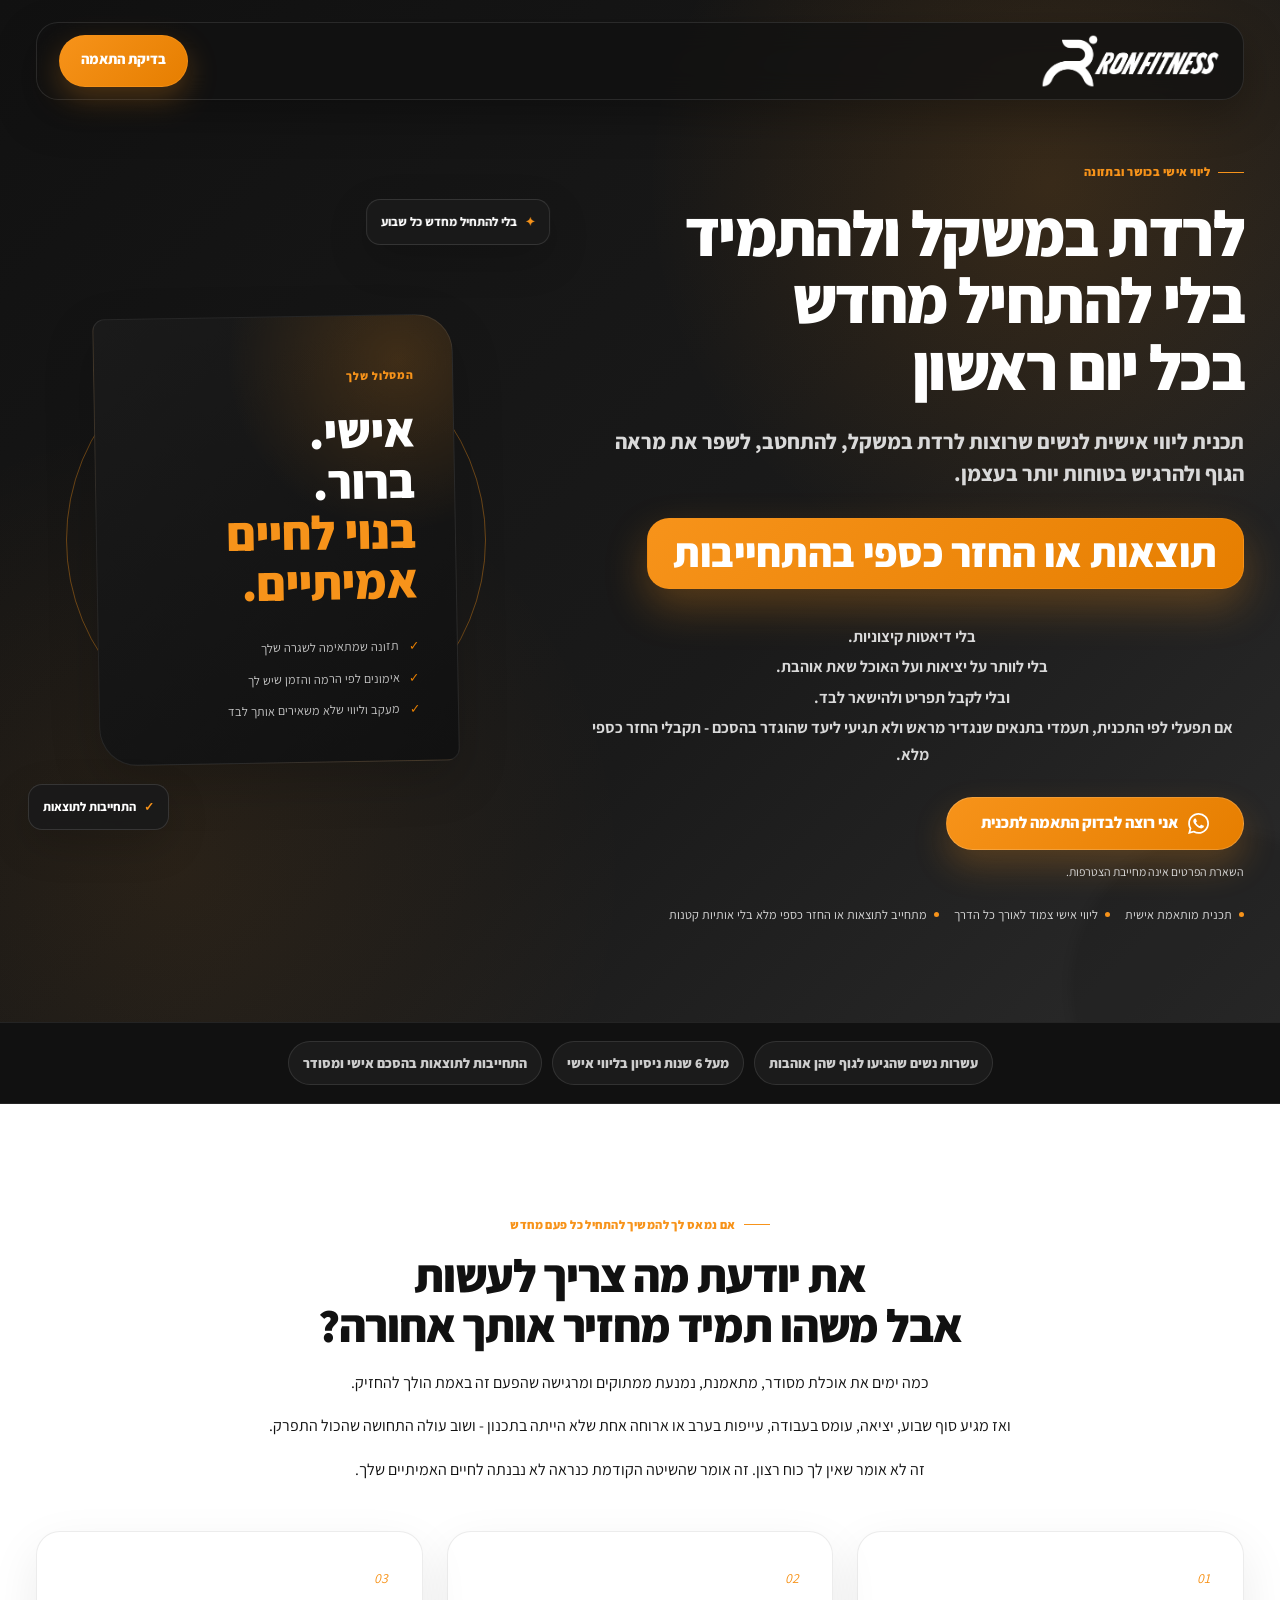
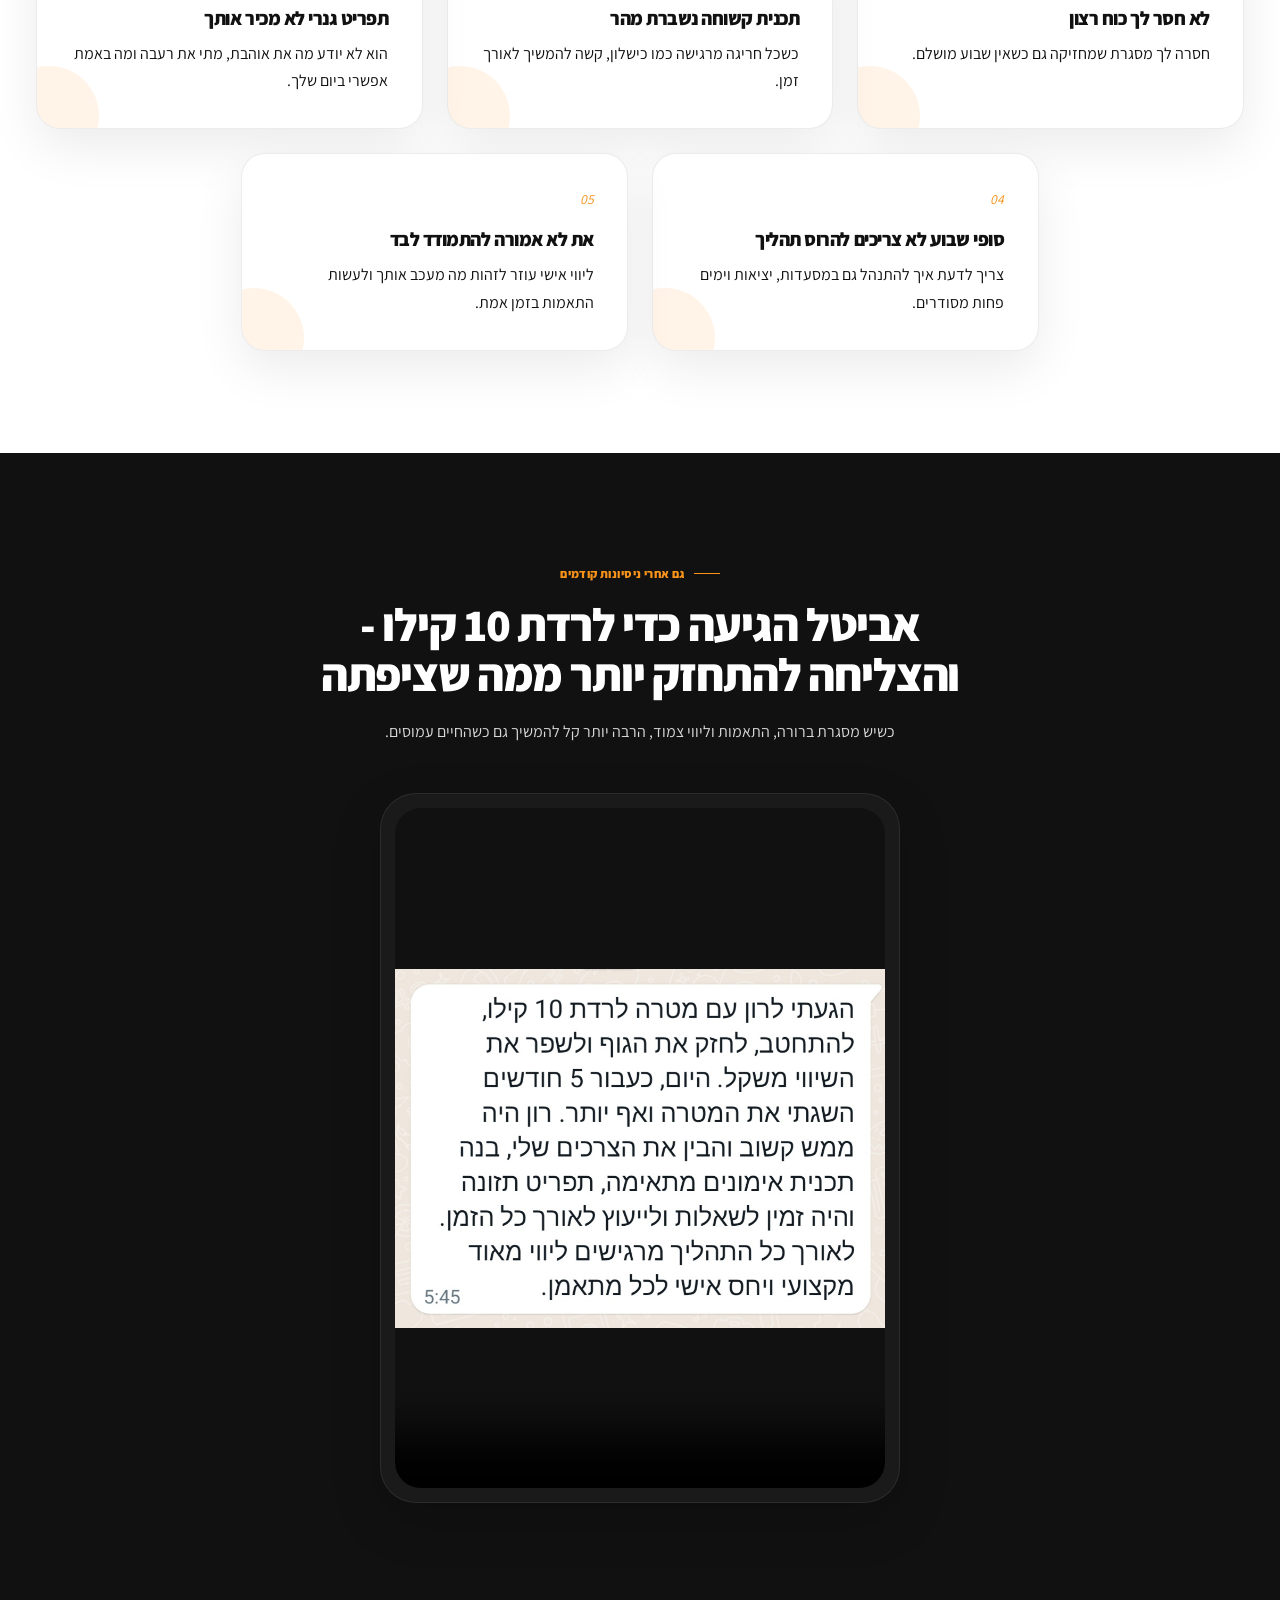
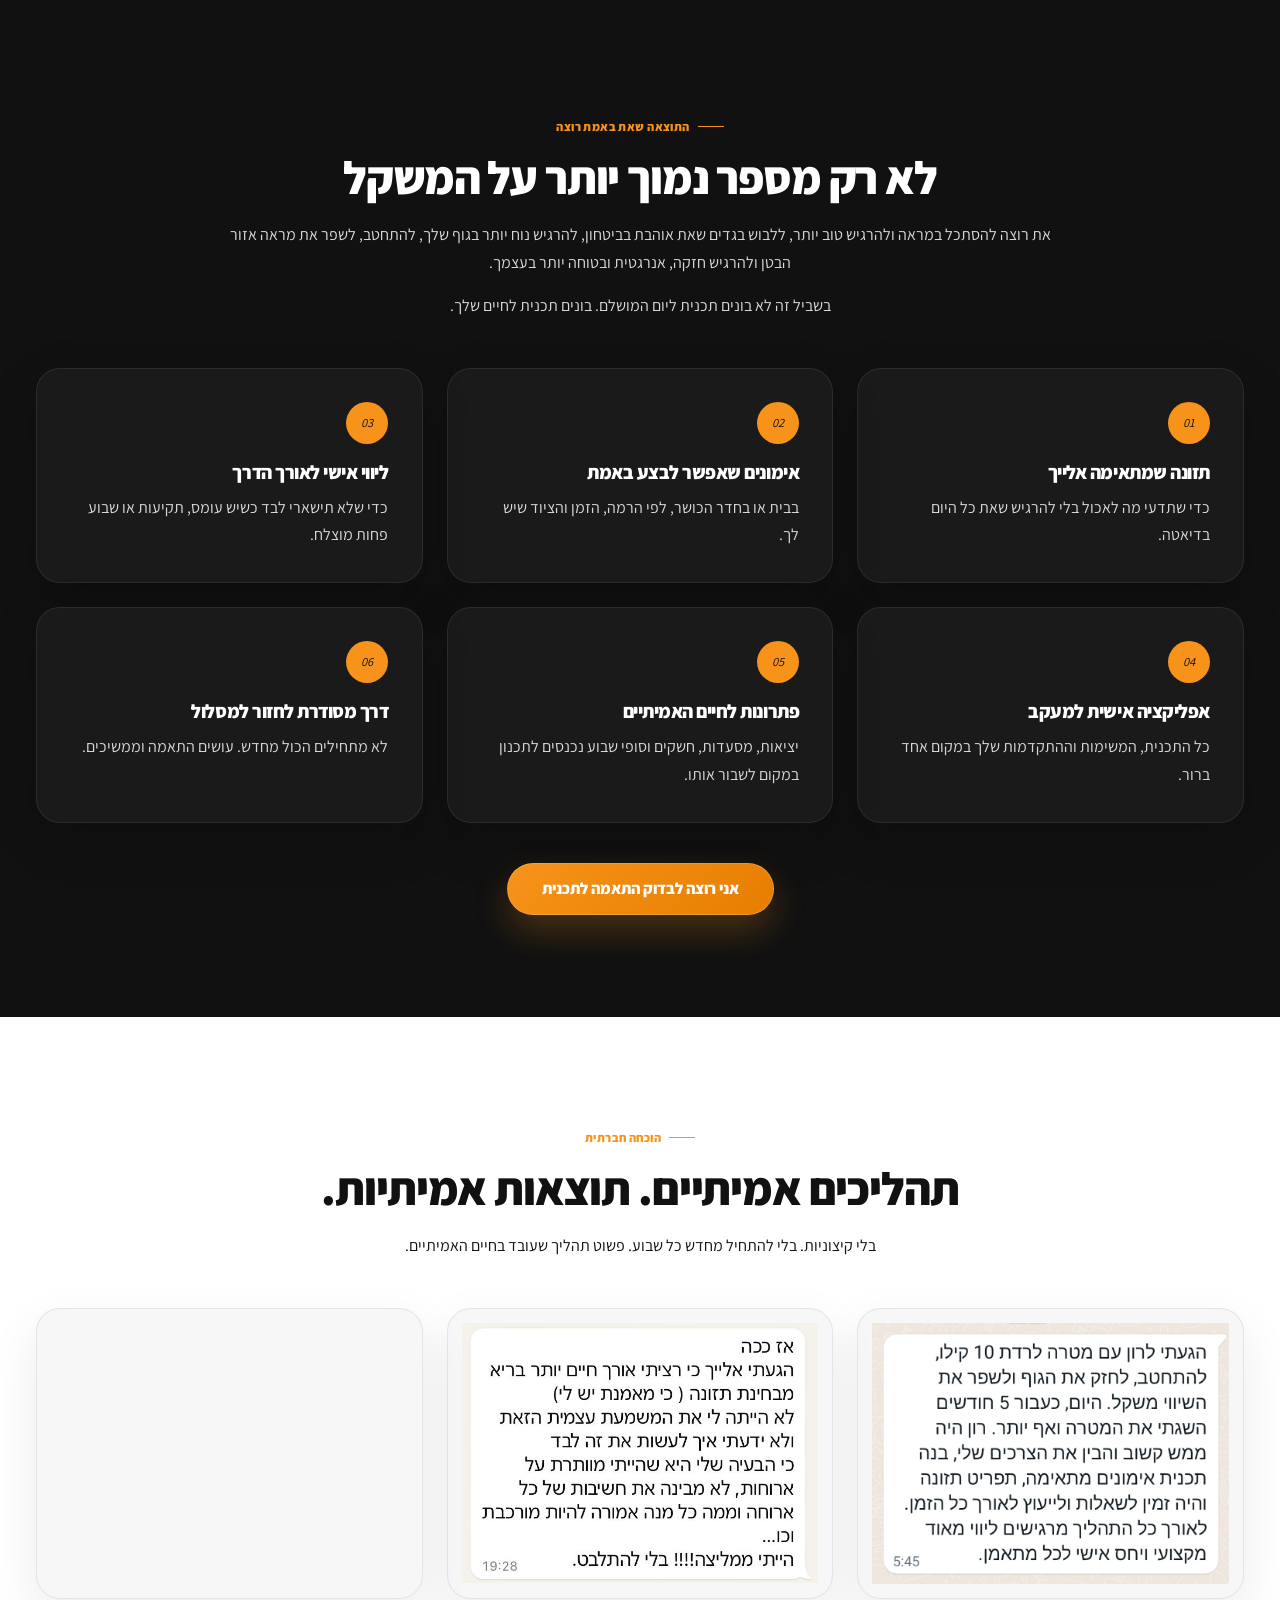
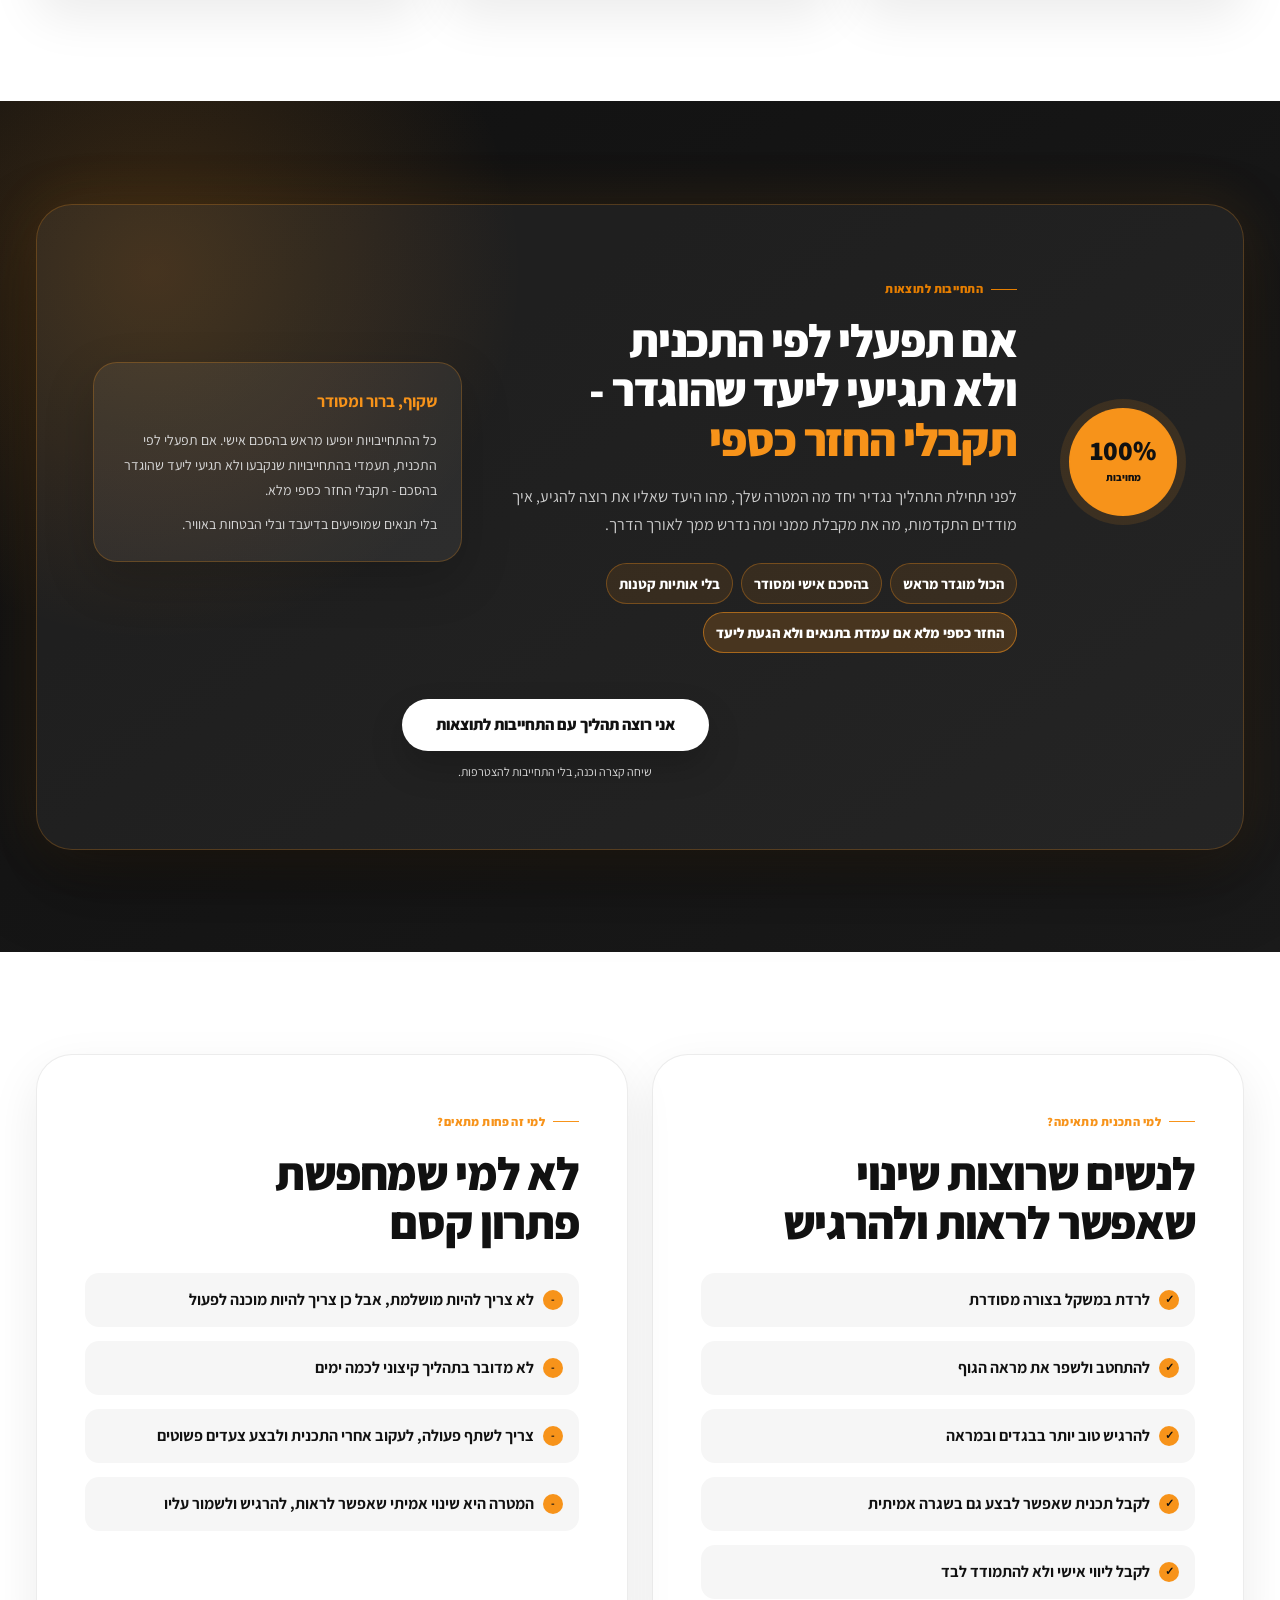
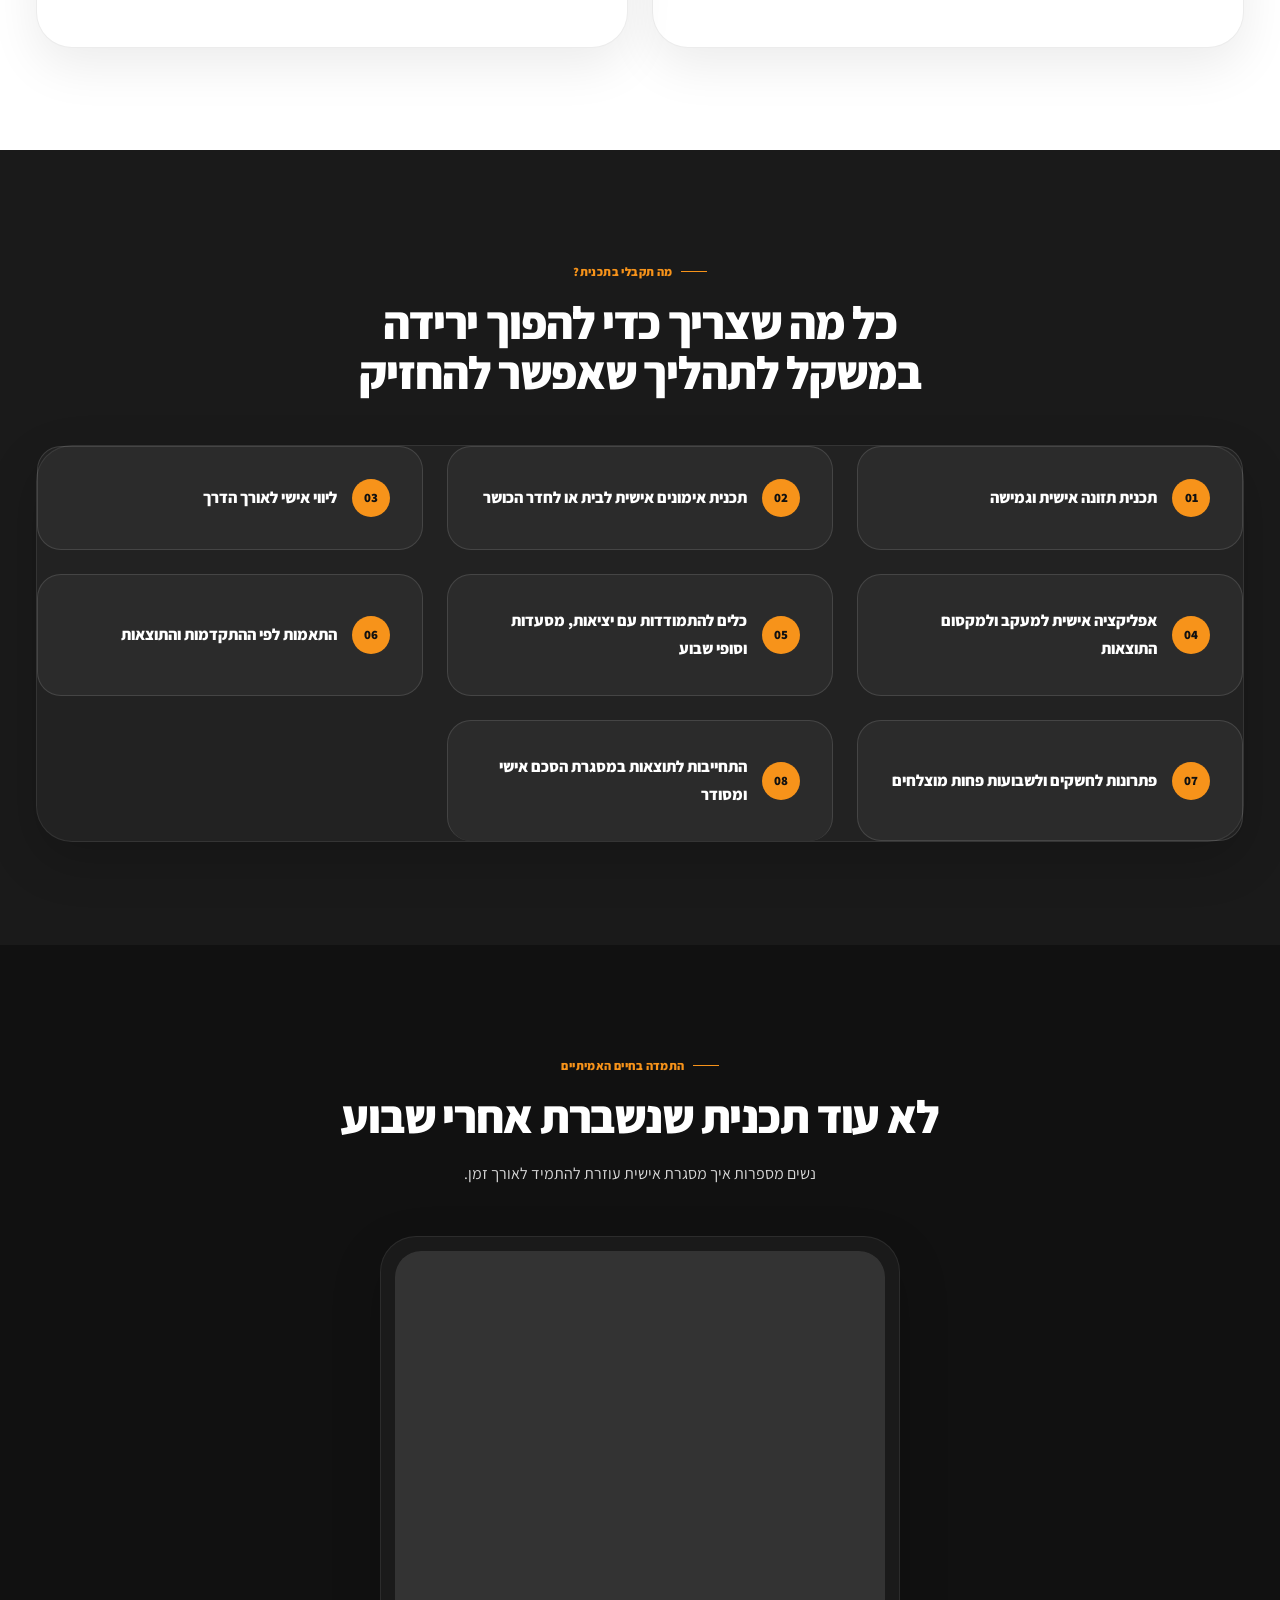
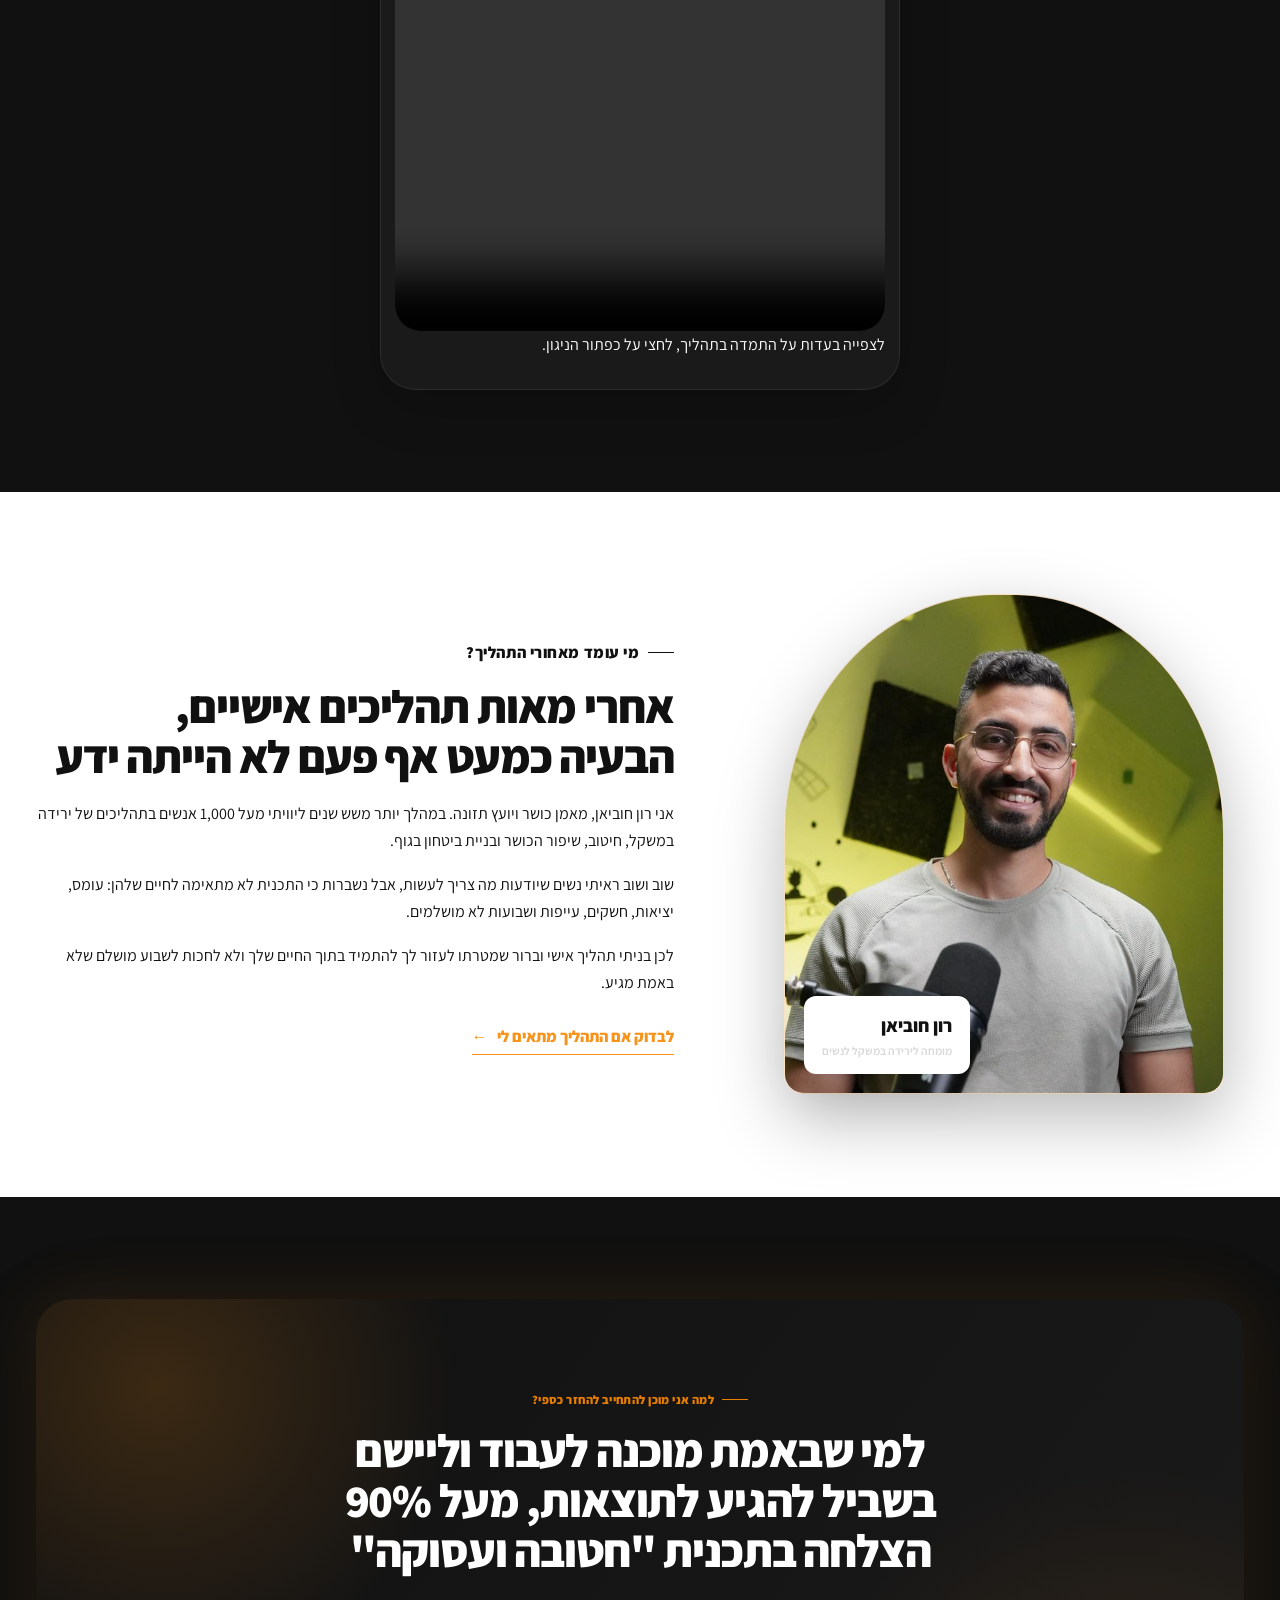
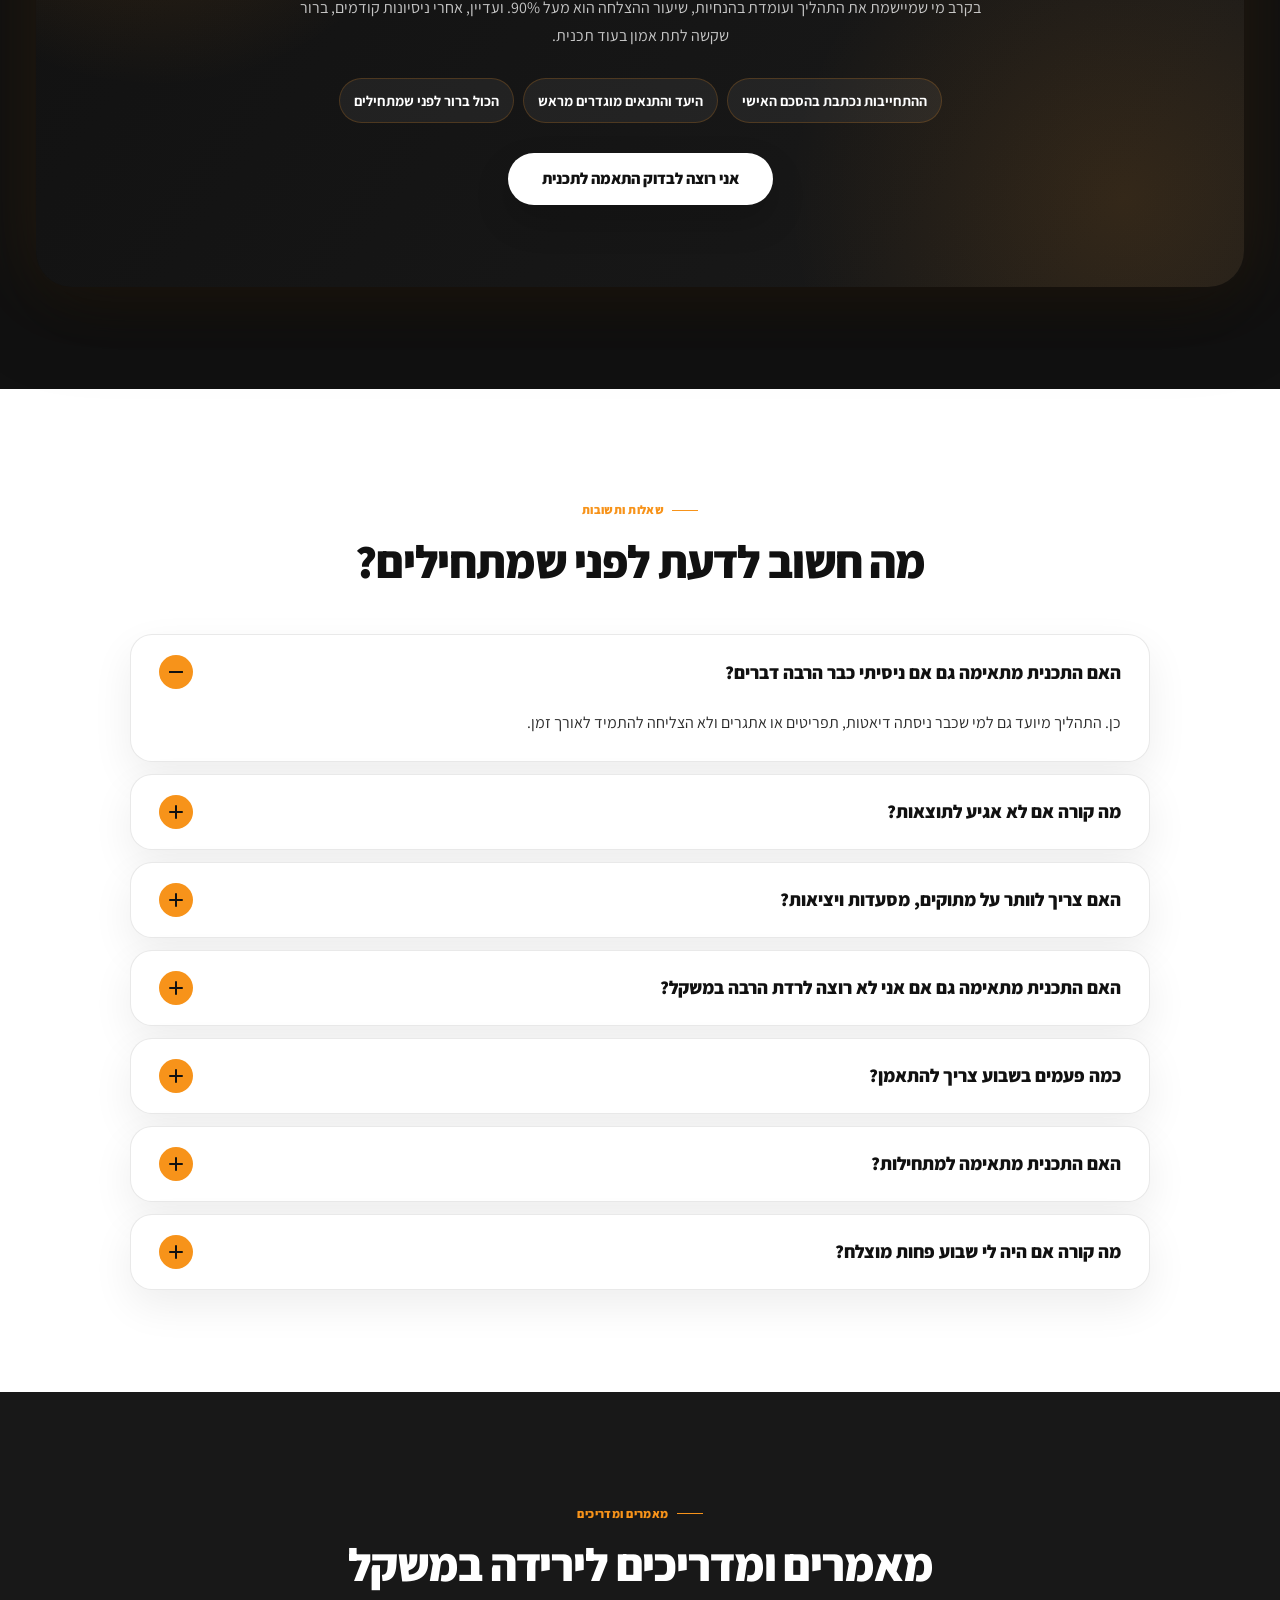
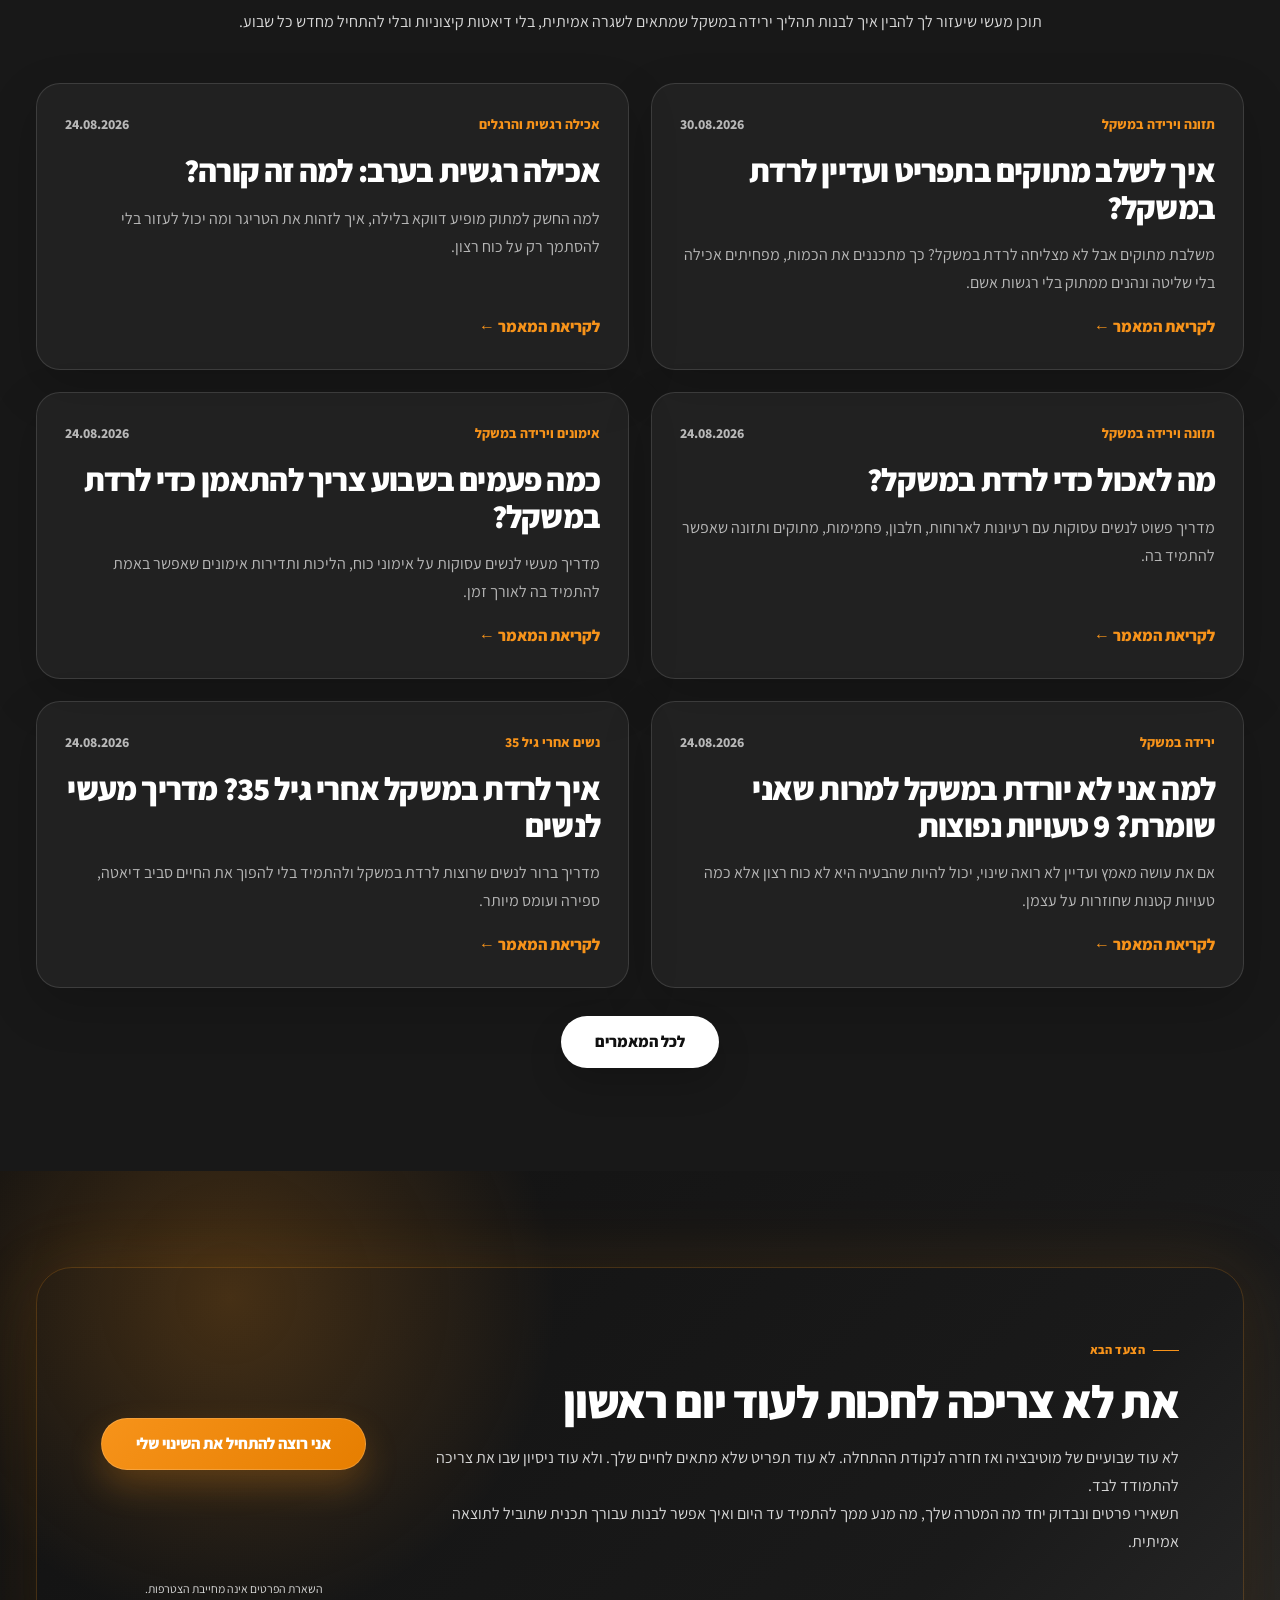
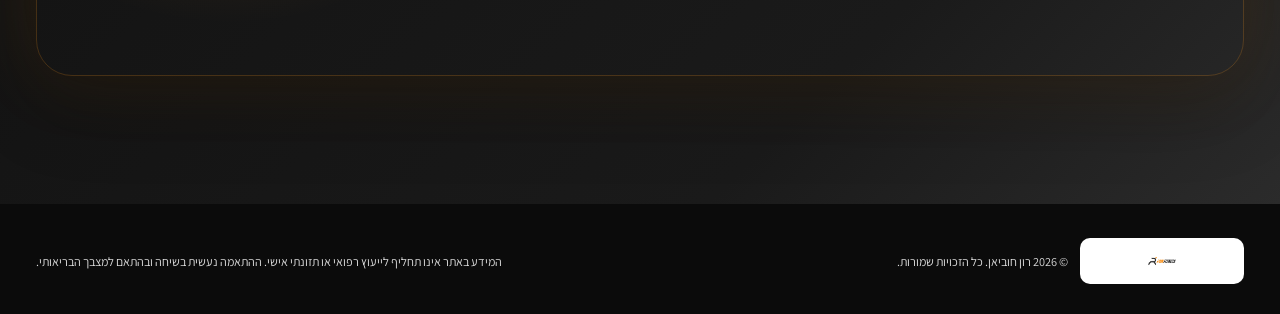
==== commit 0e78dee2: "Merge SEO content and technical improvements Includes canonical alignment, deferred testimonial vide" ====
--- a/index.html
+++ b/index.html
@@ -9,12 +9,12 @@
     />
     <meta name="theme-color" content="#111111" />
     <meta property="og:type" content="website" />
-    <meta property="og:title" content="לרדת במשקל ולהתמיד - בלי להתחיל מחדש בכל יום ראשון" />
+    <meta property="og:title" content="ליווי אישי לירידה במשקל לנשים | רון חוביאן" />
     <meta
       property="og:description"
       content="תהליך אישי לנשים שרוצות לרדת במשקל, להתחטב ולהרגיש טוב יותר בגוף - עם התחייבות לתוצאות במסגרת הסכם אישי."
     />
-    <title>לרדת במשקל ולהתמיד | רון חוביאן</title>
+    <title>ליווי אישי לירידה במשקל לנשים | רון חוביאן</title>
     <script>
       document.documentElement.classList.add("js");
     </script>
@@ -24,7 +24,7 @@
       href="https://fonts.googleapis.com/css2?family=Assistant:wght@400;500;600;700;800;900&display=swap"
       rel="stylesheet"
     />
-    <link rel="stylesheet" href="home.css?v=20260908-premium-copy" />
+    <link rel="stylesheet" href="styles.css?v=20260826-mobile-final-2" />
     <script src="script.js?v=20260826-mobile-final-2" defer></script>
   </head>
   <body>
@@ -46,58 +46,63 @@
           target="_blank"
           rel="noopener noreferrer"
         >
-          בדיקת התאמה לתכנית
+          בדיקת התאמה
         </a>
       </div>
     </header>
 
     <main id="main-content">
       <section class="hero" id="top">
+        <div class="hero-glow hero-glow-two" aria-hidden="true"></div>
         <div class="container hero-grid">
           <div class="hero-copy reveal">
-            <p class="eyebrow">ליווי אישי בכושר ובתזונה לנשים</p>
+            <p class="eyebrow">ליווי אישי בכושר ובתזונה</p>
             <h1>
               <span class="hero-title-line">לרדת במשקל ולהתמיד</span>
               <span class="hero-title-line">בלי להתחיל מחדש בכל יום ראשון</span>
             </h1>
             <p class="hero-intro">
-              תכנית אישית לנשים שרוצות לרדת במשקל ולהתחטב בלי לבנות את כל החיים
-              סביב דיאטה. תזונה, אימונים וליווי שמתאימים לשגרה שלך.
+              תכנית ליווי אישית לנשים שרוצות לרדת במשקל, להתחטב, לשפר את מראה
+              הגוף ולהרגיש בטוחות יותר בעצמן.
             </p>
-            <span class="hero-title-guarantee">תוצאות או החזר כספי לפי התנאים שנגדיר מראש בהסכם האישי.</span>
+            <span class="hero-title-guarantee">תוצאות או החזר כספי בהתחייבות</span>
+            <div class="hero-lead">
+              <p>בלי דיאטות קיצוניות.</p>
+              <p>בלי לוותר על יציאות ועל האוכל שאת אוהבת.</p>
+              <p>ובלי לקבל תפריט ולהישאר לבד.</p>
+              <p>
+                אם תפעלי לפי התכנית, תעמדי בתנאים שנגדיר מראש ולא תגיעי ליעד
+                שהוגדר בהסכם - תקבלי החזר כספי מלא.
+              </p>
+            </div>
             <a class="button button-primary" data-whatsapp href="#" target="_blank" rel="noopener noreferrer">
               <svg viewBox="0 0 24 24" aria-hidden="true">
                 <path d="M20.52 3.48A11.82 11.82 0 0 0 12.1 0C5.55 0 .22 5.33.22 11.88c0 2.1.55 4.15 1.6 5.95L.12 24l6.32-1.66a11.9 11.9 0 0 0 5.65 1.44h.01c6.55 0 11.88-5.33 11.88-11.88 0-3.18-1.23-6.17-3.46-8.42ZM12.1 21.77h-.01a9.85 9.85 0 0 1-5.03-1.38l-.36-.21-3.75.98 1-3.65-.23-.38a9.82 9.82 0 0 1-1.51-5.25c0-5.45 4.44-9.89 9.9-9.89a9.82 9.82 0 0 1 6.99 2.9 9.83 9.83 0 0 1 2.9 7c-.01 5.45-4.45 9.88-9.9 9.88Zm5.42-7.41c-.3-.15-1.76-.87-2.03-.96-.27-.1-.47-.15-.67.15-.2.3-.77.96-.94 1.16-.17.2-.35.22-.65.07-.3-.15-1.25-.46-2.39-1.48a8.93 8.93 0 0 1-1.65-2.06c-.17-.3-.02-.46.13-.61.13-.13.3-.35.45-.52.15-.17.2-.3.3-.5.1-.2.05-.37-.02-.52-.08-.15-.67-1.61-.92-2.21-.24-.58-.48-.5-.67-.51h-.57c-.2 0-.52.07-.8.37-.27.3-1.04 1.02-1.04 2.48 0 1.47 1.07 2.88 1.22 3.08.15.2 2.1 3.2 5.08 4.49.71.3 1.26.49 1.7.63.71.22 1.36.19 1.87.11.57-.08 1.76-.72 2-1.41.25-.7.25-1.3.18-1.42-.08-.12-.28-.2-.58-.35Z" />
               </svg>
-              בדיקת התאמה לתכנית
+              אני רוצה לבדוק התאמה לתכנית
             </a>
-            <p class="cta-note">הכפתור פותח הודעה מוכנה בוואטסאפ. הפנייה אינה מחייבת הצטרפות.</p>
-            <div class="hero-lead">
-              <p>בלי דיאטות קיצוניות.</p>
-              <p>בלי לוותר על יציאות ועל האוכל שאת אוהבת.</p>
-              <p>ובלי לקבל תפריט ולהישאר לבד.</p>
-            </div>
+            <p class="cta-note">השארת הפרטים אינה מחייבת הצטרפות.</p>
             <div class="micro-proof" aria-label="פרטי התהליך">
               <span>תכנית מותאמת אישית</span>
               <span>ליווי אישי צמוד לאורך כל הדרך</span>
-              <span>התאמות לפי ההתקדמות שלך</span>
-            </div>
-          </div>
-
-          <div class="hero-visual" aria-label="רון חוביאן ועיקרי תכנית הליווי">
-            <figure class="hero-portrait">
-              <img src="./assets/ron-hubian-studio.jpg" alt="רון חוביאן בסטודיו" width="720" height="1280" fetchpriority="high" decoding="async" />
-              <figcaption><strong>רון חוביאן</strong><span>מומחה לירידה במשקל לנשים</span></figcaption>
-            </figure>
+              <span>מתחייב לתוצאות או החזר כספי מלא בלי אותיות קטנות</span>
+            </div>
+          </div>
+
+          <div class="hero-visual reveal" aria-label="עיקרי תכנית הליווי">
+            <div class="visual-orbit visual-orbit-one" aria-hidden="true"></div>
+            <div class="visual-orbit visual-orbit-two" aria-hidden="true"></div>
             <div class="goal-card">
               <span class="goal-kicker">המסלול שלך</span>
-              <strong>אישי. <br />ברור. <br /><em>בנוי לחיים אמיתיים.</em></strong>
+              <strong>אישי.<br />ברור.<br /><em>בנוי לחיים אמיתיים.</em></strong>
               <div class="goal-steps">
                 <span>תזונה שמתאימה לשגרה שלך</span>
                 <span>אימונים לפי הרמה והזמן שיש לך</span>
                 <span>מעקב וליווי שלא משאירים אותך לבד</span>
               </div>
             </div>
+            <div class="floating-note note-top"><span aria-hidden="true">✦</span> בלי להתחיל מחדש כל שבוע</div>
+            <div class="floating-note note-bottom"><span aria-hidden="true">✓</span> התחייבות לתוצאות</div>
           </div>
         </div>
       </section>
@@ -106,24 +111,25 @@
         <div class="container trust-strip-inner">
           <span>עשרות נשים שהגיעו לגוף שהן אוהבות</span>
           <span>מעל 6 שנות ניסיון בליווי אישי</span>
-          <span>תזונה, אימונים וליווי אישי באותה תכנית</span>
+          <span>התחייבות לתוצאות בהסכם אישי ומסודר</span>
         </div>
       </section>
 
       <section class="section pain-section">
         <div class="container">
           <div class="section-heading pain-heading reveal">
-            <p class="eyebrow">אם נמאס לך להתחיל כל פעם מחדש</p>
+            <p class="eyebrow">אם נמאס לך להמשיך להתחיל כל פעם מחדש</p>
             <h2 class="pain-title"><span>את יודעת מה צריך לעשות</span><span>אבל משהו תמיד מחזיר אותך אחורה?</span></h2>
-            <p>כמה ימים את אוכלת מסודר ומתאמנת. ואז מגיע ערב מתיש, סוף שבוע או ארוחה שלא תכננת, ואת מרגישה שצריך להתחיל הכול מחדש.</p>
-            <p>זה לא בהכרח עניין של כוח רצון. לפעמים חסרה תכנית שיודעת לתת מענה גם לימים האלה.</p>
+            <p>כמה ימים את אוכלת מסודר, מתאמנת, נמנעת ממתוקים ומרגישה שהפעם זה באמת הולך להחזיק.</p>
+            <p>ואז מגיע סוף שבוע, יציאה, עומס בעבודה, עייפות בערב או ארוחה אחת שלא הייתה בתכנון - ושוב עולה התחושה שהכול התפרק.</p>
+            <p>זה לא אומר שאין לך כוח רצון. זה אומר שהשיטה הקודמת כנראה לא נבנתה לחיים האמיתיים שלך.</p>
           </div>
           <div class="cards-grid pain-grid">
-            <article class="card pain-card reveal"><span class="card-number">01</span><h3>התכנית לא נכנסת ליומן</h3><p>האימונים והארוחות נראים טוב על הנייר, אבל קשה לשלב אותם בין העבודה לבית.</p></article>
-            <article class="card pain-card reveal"><span class="card-number">02</span><h3>ארוחה אחת הופכת לוויתור</h3><p>כשכל חריגה מרגישה כמו כישלון, קשה להמשיך גם בשאר היום.</p></article>
-            <article class="card pain-card reveal"><span class="card-number">03</span><h3>התפריט לא מתאים לך</h3><p>קשה להתמיד כשהאוכל שאת אוהבת והשעות שבהן את רעבה לא נכנסים לתכנון.</p></article>
-            <article class="card pain-card reveal"><span class="card-number">04</span><h3>אין תכנון ליציאות ולסופי שבוע</h3><p>את רוצה ליהנות במסעדה או באירוע ולדעת איך להמשיך אחריהם.</p></article>
-            <article class="card pain-card reveal"><span class="card-number">05</span><h3>כשיש תקיעות, את נשארת לבד</h3><p>את עושה מאמץ, אבל לא יודעת מה לשנות כדי להתקדם.</p></article>
+            <article class="card pain-card reveal"><span class="card-number">01</span><h3>לא חסר לך כוח רצון</h3><p>חסרה לך מסגרת שמחזיקה גם כשאין שבוע מושלם.</p></article>
+            <article class="card pain-card reveal"><span class="card-number">02</span><h3>תכנית קשוחה נשברת מהר</h3><p>כשכל חריגה מרגישה כמו כישלון, קשה להמשיך לאורך זמן.</p></article>
+            <article class="card pain-card reveal"><span class="card-number">03</span><h3>תפריט גנרי לא מכיר אותך</h3><p>הוא לא יודע מה את אוהבת, מתי את רעבה ומה באמת אפשרי ביום שלך.</p></article>
+            <article class="card pain-card reveal"><span class="card-number">04</span><h3>סופי שבוע לא צריכים להרוס תהליך</h3><p>צריך לדעת איך להתנהל גם במסעדות, יציאות וימים פחות מסודרים.</p></article>
+            <article class="card pain-card reveal"><span class="card-number">05</span><h3>את לא אמורה להתמודד לבד</h3><p>ליווי אישי עוזר לזהות מה מעכב אותך ולעשות התאמות בזמן אמת.</p></article>
           </div>
         </div>
       </section>
@@ -136,7 +142,7 @@
             <p>כשיש מסגרת ברורה, התאמות וליווי צמוד, הרבה יותר קל להמשיך גם כשהחיים עמוסים.</p>
           </div>
           <div class="video-card reveal">
-            <video controls preload="metadata" poster="./assets/proof-1.jpg" playsinline aria-label="עדות של אביטל על תהליך הירידה במשקל">
+            <video controls preload="none" poster="./assets/proof-1.jpg" playsinline aria-label="עדות של אביטל על תהליך הירידה במשקל">
               <source src="./assets/avital-edut.mp4" type="video/mp4" />
               הדפדפן שלך לא תומך בניגון וידאו.
             </video>
@@ -147,42 +153,29 @@
       <section class="section solution-section">
         <div class="container">
           <div class="section-heading reveal">
-            <p class="eyebrow">איך התהליך עובד</p>
-            <h2>כך בונים תהליך שלא נשבר כשהשבוע לא מושלם</h2>
-            <p>את רוצה לראות שינוי במראה ובבגדים, להתחטב ולהרגיש חזקה ואנרגטית יותר. המטרה היא להתקדם בדרך שתוכלי גם להמשיך בה.</p>
-            <p>לכן הליווי לא מסתיים בקבלת תפריט ואימונים. מתאימים אותם לחיים שלך, בודקים מה עובד ומשנים כשצריך.</p>
+            <p class="eyebrow">התוצאה שאת באמת רוצה</p>
+            <h2>לא רק מספר נמוך יותר על המשקל</h2>
+            <p>את רוצה להסתכל במראה ולהרגיש טוב יותר, ללבוש בגדים שאת אוהבת בביטחון, להרגיש נוח יותר בגוף שלך, להתחטב, לשפר את מראה אזור הבטן ולהרגיש חזקה, אנרגטית ובטוחה יותר בעצמך.</p>
+            <p>בשביל זה לא בונים תכנית ליום המושלם. בונים תכנית לחיים שלך.</p>
           </div>
           <div class="program-grid">
-            <article class="program-card reveal"><span>01</span><h3>מתאימים את התכנית לחיים שלך</h3><p>מתחילים מהשגרה שלך: מה את אוהבת לאכול, מה הרמה שלך וכמה זמן יש לך. לפי זה בונים תזונה ואימונים שאפשר לבצע.</p></article>
-            <article class="program-card reveal"><span>02</span><h3>עוקבים, בודקים ומתאימים</h3><p>בודקים יחד את ההתקדמות ומה מקשה עלייך. כשיש תקיעות או שינוי בשגרה, עושים התאמות במקום להשאיר אותך לנחש לבד.</p></article>
-            <article class="program-card reveal"><span>03</span><h3>ממשיכים גם כשהשבוע לא מושלם</h3><p>מתכננים מקום למתוקים, למסעדות ולסופי שבוע. ואם משהו לא הלך לפי התכנון, בודקים מה קרה, מתאימים וממשיכים.</p></article>
-          </div>
-        </div>
-      </section>
-
-      <section class="section included-section">
-        <div class="container">
-          <div class="section-heading reveal"><p class="eyebrow">תזונה, אימונים וליווי אישי</p><h2>מה תקבלי בפועל</h2><p>תכנית לביצוע, מקום לשאלות ומעקב שעוזר להבין מה צריך להתאים בדרך.</p></div>
-          <div class="included-panel reveal">
-            <div class="included-item"><span>01</span><p><strong>לדעת מה לאכול:</strong> תכנית תזונה אישית וגמישה שמתאימה להעדפות ולשגרה שלך.</p></div>
-            <div class="included-item"><span>02</span><p><strong>לדעת איך להתאמן:</strong> תכנית לבית או לחדר הכושר, לפי הרמה, הזמן והציוד שלך.</p></div>
-            <div class="included-item"><span>03</span><p><strong>לא להישאר לבד עם הקושי:</strong> ליווי אישי לשאלות, תקיעות ושבועות עמוסים.</p></div>
-            <div class="included-item"><span>04</span><p><strong>לראות את ההתקדמות:</strong> אפליקציה אישית עם התכנית, המשימות והמעקב במקום אחד.</p></div>
-            <div class="included-item"><span>05</span><p><strong>לצאת וליהנות עם תכנון:</strong> כלים להתנהלות במסעדות, באירועים ובסופי שבוע.</p></div>
-            <div class="included-item"><span>06</span><p><strong>לשמור על תכנית שמתאימה לך:</strong> התאמות לפי ההתקדמות והשינויים בשגרה.</p></div>
-            <div class="included-item"><span>07</span><p><strong>לדעת איך לחזור:</strong> פתרונות לחשקים ולימים שלא הלכו לפי התכנון.</p></div>
-            <div class="included-item included-item-featured"><span>08</span><p><strong>להבין על מה מתחייבים:</strong> הסכם אישי שמגדיר את היעד, ההתחייבויות ותנאי ההחזר.</p></div>
-          </div>
-          <div class="center-cta reveal"><a class="button button-primary" data-whatsapp href="#" target="_blank" rel="noopener noreferrer">בדיקת התאמה לתכנית</a></div>
+            <article class="program-card reveal"><span>01</span><h3>תזונה שמתאימה אלייך</h3><p>כדי שתדעי מה לאכול בלי להרגיש שאת כל היום בדיאטה.</p></article>
+            <article class="program-card reveal"><span>02</span><h3>אימונים שאפשר לבצע באמת</h3><p>בבית או בחדר הכושר, לפי הרמה, הזמן והציוד שיש לך.</p></article>
+            <article class="program-card reveal"><span>03</span><h3>ליווי אישי לאורך הדרך</h3><p>כדי שלא תישארי לבד כשיש עומס, תקיעות או שבוע פחות מוצלח.</p></article>
+            <article class="program-card reveal"><span>04</span><h3>אפליקציה אישית למעקב</h3><p>כל התכנית, המשימות וההתקדמות שלך במקום אחד ברור.</p></article>
+            <article class="program-card reveal"><span>05</span><h3>פתרונות לחיים האמיתיים</h3><p>יציאות, מסעדות, חשקים וסופי שבוע נכנסים לתכנון במקום לשבור אותו.</p></article>
+            <article class="program-card reveal"><span>06</span><h3>דרך מסודרת לחזור למסלול</h3><p>לא מתחילים הכול מחדש. עושים התאמה וממשיכים.</p></article>
+          </div>
+          <div class="center-cta reveal"><a class="button button-primary" data-whatsapp href="#" target="_blank" rel="noopener noreferrer">אני רוצה לבדוק התאמה לתכנית</a></div>
         </div>
       </section>
 
       <section class="section social-proof-section">
         <div class="container">
           <div class="section-heading reveal">
-            <p class="eyebrow">במילים של המתאמנות</p>
-            <h2>על השינוי בגוף ועל הליווי בדרך אליו</h2>
-            <p>בהודעות שלהן תוכלי לקרוא על ירידה במשקל, התחזקות והתאמה אישית. שימי לב גם למה שהן מספרות על התמיכה שקיבלו לאורך התהליך.</p>
+            <p class="eyebrow">הוכחה חברתית</p>
+            <h2>תהליכים אמיתיים. תוצאות אמיתיות.</h2>
+            <p>בלי קיצוניות. בלי להתחיל מחדש כל שבוע. פשוט תהליך שעובד בחיים האמיתיים.</p>
           </div>
           <div class="proof-grid reveal" aria-label="עדויות ותוצאות מהתכנית">
             <figure class="proof-card"><img src="./assets/proof-1.jpg" alt="הודעת עדות על ירידה במשקל ותהליך אישי" width="921" height="674" loading="lazy" decoding="async" /></figure>
@@ -198,16 +191,16 @@
             <div class="guarantee-seal" aria-hidden="true"><span>100%</span><small>מחויבות</small></div>
             <div class="guarantee-copy">
               <p class="eyebrow">התחייבות לתוצאות</p>
-              <h2>אם תעמדי בתנאי התכנית ולא תגיעי ליעד שהוגדר, <span>תקבלי החזר כספי מלא</span></h2>
-              <p>לפני שמתחילים נגדיר יחד את היעד ואת הדרך למדוד התקדמות. נכתוב בהסכם האישי מה אני מתחייב לתת לך, מה נדרש ממך ואילו תנאים חלים על ההחזר.</p>
-              <div class="guarantee-highlights"><span>יעד ומדידה מוסכמים</span><span>התחייבויות של שני הצדדים</span><span>תנאים מוגדרים מראש ובכתב</span></div>
+              <h2>אם תפעלי לפי התכנית ולא תגיעי ליעד שהוגדר - <span>תקבלי החזר כספי</span></h2>
+              <p>לפני תחילת התהליך נגדיר יחד מה המטרה שלך, מהו היעד שאליו את רוצה להגיע, איך מודדים התקדמות, מה את מקבלת ממני ומה נדרש ממך לאורך הדרך.</p>
+              <div class="guarantee-highlights"><span>הכול מוגדר מראש</span><span>בהסכם אישי ומסודר</span><span>בלי אותיות קטנות</span><span class="guarantee-main-message">החזר כספי מלא אם עמדת בתנאים ולא הגעת ליעד</span></div>
             </div>
             <div class="terms-box">
               <strong>שקוף, ברור ומסודר</strong>
               <p>כל ההתחייבויות יופיעו מראש בהסכם אישי. אם תפעלי לפי התכנית, תעמדי בהתחייבויות שנקבעו ולא תגיעי ליעד שהוגדר בהסכם - תקבלי החזר כספי מלא.</p>
-              <p>כך תוכלי להבין את ההתחייבות ואת התנאים לפני שתחליטי להצטרף.</p>
-            </div>
-            <div class="guarantee-cta"><a class="button button-light" data-whatsapp href="#" target="_blank" rel="noopener noreferrer">בדיקת התאמה לתכנית</a><p>אפשר להתחיל בשאלה בוואטסאפ. הפנייה אינה מחייבת הצטרפות.</p></div>
+              <p>בלי תנאים שמופיעים בדיעבד ובלי הבטחות באוויר.</p>
+            </div>
+            <div class="guarantee-cta"><a class="button button-light" data-whatsapp href="#" target="_blank" rel="noopener noreferrer">אני רוצה תהליך עם התחייבות לתוצאות</a><p>שיחה קצרה וכנה, בלי התחייבות להצטרפות.</p></div>
           </div>
         </div>
       </section>
@@ -216,7 +209,23 @@
         <div class="container">
           <div class="fit-grid">
             <article class="fit-card fit-yes reveal"><p class="eyebrow">למי התכנית מתאימה?</p><h2>לנשים שרוצות שינוי שאפשר לראות ולהרגיש</h2><ul><li>לרדת במשקל בצורה מסודרת</li><li>להתחטב ולשפר את מראה הגוף</li><li>להרגיש טוב יותר בבגדים ובמראה</li><li>לקבל תכנית שאפשר לבצע גם בשגרה אמיתית</li><li>לקבל ליווי אישי ולא להתמודד לבד</li></ul></article>
-            <article class="fit-card fit-no reveal"><p class="eyebrow">מה התהליך דורש ממך?</p><h2>לא שלמות. כן השתתפות.</h2><ul><li>להיות מוכנה לבצע את הצעדים שנקבע יחד</li><li>לשתף גם במה שלא עובד, כדי שנוכל להתאים את התכנית</li><li>לעקוב אחרי ההתקדמות וליישם את ההתאמות</li><li>התהליך פחות מתאים אם את מחפשת פתרון מהיר לכמה ימים בלבד</li></ul></article>
+            <article class="fit-card fit-no reveal"><p class="eyebrow">למי זה פחות מתאים?</p><h2>לא למי שמחפשת פתרון קסם</h2><ul><li>לא צריך להיות מושלמת, אבל כן צריך להיות מוכנה לפעול</li><li>לא מדובר בתהליך קיצוני לכמה ימים</li><li>צריך לשתף פעולה, לעקוב אחרי התכנית ולבצע צעדים פשוטים</li><li>המטרה היא שינוי אמיתי שאפשר לראות, להרגיש ולשמור עליו</li></ul></article>
+          </div>
+        </div>
+      </section>
+
+      <section class="section included-section" id="personal-coaching">
+        <div class="container">
+          <div class="section-heading reveal"><p class="eyebrow">מה תקבלי בתכנית?</p><h2>כל מה שצריך כדי להפוך ירידה במשקל לתהליך שאפשר להחזיק</h2></div>
+          <div class="included-panel reveal">
+            <div class="included-item"><span>01</span><p>תכנית תזונה אישית וגמישה</p></div>
+            <div class="included-item"><span>02</span><p>תכנית אימונים אישית לבית או לחדר הכושר</p></div>
+            <div class="included-item"><span>03</span><p>ליווי אישי לאורך הדרך</p></div>
+            <div class="included-item"><span>04</span><p>אפליקציה אישית למעקב ולמקסום התוצאות</p></div>
+            <div class="included-item"><span>05</span><p>כלים להתמודדות עם יציאות, מסעדות וסופי שבוע</p></div>
+            <div class="included-item"><span>06</span><p>התאמות לפי ההתקדמות והתוצאות</p></div>
+            <div class="included-item"><span>07</span><p>פתרונות לחשקים ולשבועות פחות מוצלחים</p></div>
+            <div class="included-item included-item-featured"><span>08</span><p>התחייבות לתוצאות במסגרת הסכם אישי ומסודר</p></div>
           </div>
         </div>
       </section>
@@ -224,20 +233,20 @@
       <section class="section testimony-section">
         <div class="container">
           <div class="section-heading reveal"><p class="eyebrow">התמדה בחיים האמיתיים</p><h2>לא עוד תכנית שנשברת אחרי שבוע</h2><p>נשים מספרות איך מסגרת אישית עוזרת להתמיד לאורך זמן.</p></div>
-          <div class="video-card reveal"><video controls preload="metadata" playsinline aria-label="עדות על התמדה בתהליך"><source src="./assets/daniel-edut.mp4" type="video/mp4" />הדפדפן שלך לא תומך בניגון וידאו.</video></div>
+          <div class="video-card reveal"><video controls preload="none" playsinline aria-label="עדות על התמדה בתהליך"><source src="./assets/daniel-edut.mp4" type="video/mp4" />הדפדפן שלך לא תומך בניגון וידאו.</video><p>לצפייה בעדות על התמדה בתהליך, לחצי על כפתור הניגון.</p></div>
         </div>
       </section>
 
       <section class="section about-section">
         <div class="container about-grid">
-          <div class="about-photo-wrap reveal"><div class="about-photo"><img src="./assets/ron-hubian-studio.jpg" alt="רון חוביאן, מאמן כושר ויועץ תזונה" width="720" height="1280" loading="lazy" decoding="async" /></div><div class="about-signature"><strong>רון חוביאן</strong><span>מומחה לירידה במשקל לנשים</span></div></div>
-          <div class="about-copy reveal"><p class="eyebrow">מי עומד מאחורי התהליך?</p><h2>אחרי מאות תהליכים אישיים, הבעיה כמעט אף פעם לא הייתה ידע</h2><p>אני רון חוביאן, מאמן כושר ויועץ תזונה. במהלך יותר משש שנים ליוויתי מעל 1,000 אנשים בתהליכים של ירידה במשקל, חיטוב, שיפור הכושר ובניית ביטחון בגוף.</p><p>שוב ושוב ראיתי נשים שיודעות מה צריך לעשות, אבל נשברות כי התכנית לא מתאימה לחיים שלהן: עומס, יציאות, חשקים, עייפות ושבועות לא מושלמים.</p><p>לכן בניתי תהליך אישי וברור שמטרתו לעזור לך להתמיד בתוך החיים שלך ולא לחכות לשבוע מושלם שלא באמת מגיע.</p><a class="text-link" data-whatsapp href="#" target="_blank" rel="noopener noreferrer">בדיקת התאמה לתכנית <span aria-hidden="true">←</span></a></div>
+          <div class="about-photo-wrap reveal"><div class="about-photo"><img src="./assets/ron-hubian-studio.jpg" alt="רון חוביאן, מאמן כושר ויועץ תזונה" width="720" height="817" loading="lazy" decoding="async" /></div><div class="about-signature"><strong>רון חוביאן</strong><span>מומחה לירידה במשקל לנשים</span></div></div>
+          <div class="about-copy reveal"><p class="eyebrow">מי עומד מאחורי התהליך?</p><h2>אחרי מאות תהליכים אישיים, הבעיה כמעט אף פעם לא הייתה ידע</h2><p>אני רון חוביאן, מאמן כושר ויועץ תזונה. במהלך יותר משש שנים ליוויתי מעל 1,000 אנשים בתהליכים של ירידה במשקל, חיטוב, שיפור הכושר ובניית ביטחון בגוף.</p><p>שוב ושוב ראיתי נשים שיודעות מה צריך לעשות, אבל נשברות כי התכנית לא מתאימה לחיים שלהן: עומס, יציאות, חשקים, עייפות ושבועות לא מושלמים.</p><p>לכן בניתי תהליך אישי וברור שמטרתו לעזור לך להתמיד בתוך החיים שלך ולא לחכות לשבוע מושלם שלא באמת מגיע.</p><a class="text-link" data-whatsapp href="#" target="_blank" rel="noopener noreferrer">לבדוק אם התהליך מתאים לי <span aria-hidden="true">←</span></a></div>
         </div>
       </section>
 
       <section class="section scarcity-section">
         <div class="container">
-          <div class="scarcity-card reveal"><p class="eyebrow">עשרות סיפורי הצלחה</p><h2>נשים שכבר עברו את התהליך והתקדמו בדרך שמתאימה לחיים שלהן</h2><p>העדויות בעמוד משקפות תהליכים אמיתיים של נשים שקיבלו תכנית אישית, ליווי והתאמות לאורך הדרך. התוצאות משתנות מאישה לאישה ותלויות גם ביישום ובהשתתפות בתהליך.</p><p>בשיחה נבדוק מה חשוב לך להשיג ומה תוכלי ליישם בשגרה שלך. זו נקודת ההתחלה לבדיקת ההתאמה האישית שלך לתהליך.</p></div>
+          <div class="scarcity-card reveal"><p class="eyebrow">למה אני מוכן להתחייב להחזר כספי?</p><h2>למי שבאמת מוכנה לעבוד וליישם בשביל להגיע לתוצאות, מעל 90% הצלחה בתכנית "חטובה ועסוקה"</h2><p>בקרב מי שמיישמת את התהליך ועומדת בהנחיות, שיעור ההצלחה הוא מעל 90%. ועדיין, אחרי ניסיונות קודמים, ברור שקשה לתת אמון בעוד תכנית.</p><div class="scarcity-points"><span>ההתחייבות נכתבת בהסכם האישי</span><span>היעד והתנאים מוגדרים מראש</span><span>הכול ברור לפני שמתחילים</span></div><a class="button button-light" data-whatsapp href="#" target="_blank" rel="noopener noreferrer">אני רוצה לבדוק התאמה לתכנית</a></div>
         </div>
       </section>
 
@@ -245,23 +254,14 @@
         <div class="container">
           <div class="section-heading reveal"><p class="eyebrow">שאלות ותשובות</p><h2>מה חשוב לדעת לפני שמתחילים?</h2></div>
           <div class="faq-list reveal">
-            <article class="faq-item is-open"><h3><button class="faq-question" type="button" id="faq-question-1" aria-expanded="true" aria-controls="faq-answer-1">האם התכנית מתאימה גם אם ניסיתי כבר הרבה דברים?<span class="faq-icon" aria-hidden="true"></span></button></h3><div class="faq-answer" id="faq-answer-1" role="region" aria-labelledby="faq-question-1"><p>התהליך מיועד גם למי שכבר ניסתה דיאטות, תפריטים או אתגרים. בבדיקת ההתאמה נבין מה הקשה עלייך להתמיד, כדי לבדוק אם הליווי וההתאמות כאן נותנים מענה לקושי שלך.</p></div></article>
+            <article class="faq-item is-open"><h3><button class="faq-question" type="button" id="faq-question-1" aria-expanded="true" aria-controls="faq-answer-1">האם התכנית מתאימה גם אם ניסיתי כבר הרבה דברים?<span class="faq-icon" aria-hidden="true"></span></button></h3><div class="faq-answer" id="faq-answer-1" role="region" aria-labelledby="faq-question-1"><p>כן. התהליך מיועד גם למי שכבר ניסתה דיאטות, תפריטים או אתגרים ולא הצליחה להתמיד לאורך זמן.</p></div></article>
             <article class="faq-item"><h3><button class="faq-question" type="button" id="faq-question-2" aria-expanded="false" aria-controls="faq-answer-2">מה קורה אם לא אגיע לתוצאות?<span class="faq-icon" aria-hidden="true"></span></button></h3><div class="faq-answer" id="faq-answer-2" role="region" aria-labelledby="faq-question-2" hidden><p>אם תפעלי לפי התכנית, תעמדי בתנאים שנקבעו מראש ולא תגיעי ליעד שהוגדר בהסכם האישי - תקבלי החזר כספי מלא.</p></div></article>
             <article class="faq-item"><h3><button class="faq-question" type="button" id="faq-question-3" aria-expanded="false" aria-controls="faq-answer-3">האם צריך לוותר על מתוקים, מסעדות ויציאות?<span class="faq-icon" aria-hidden="true"></span></button></h3><div class="faq-answer" id="faq-answer-3" role="region" aria-labelledby="faq-question-3" hidden><p>לא. המטרה היא ללמוד איך לשלב אותם בצורה חכמה, בלי להפוך כל יציאה לאירוע שבו הכול נהרס.</p></div></article>
             <article class="faq-item"><h3><button class="faq-question" type="button" id="faq-question-4" aria-expanded="false" aria-controls="faq-answer-4">האם התכנית מתאימה גם אם אני לא רוצה לרדת הרבה במשקל?<span class="faq-icon" aria-hidden="true"></span></button></h3><div class="faq-answer" id="faq-answer-4" role="region" aria-labelledby="faq-question-4" hidden><p>כן. היא מתאימה גם אם המטרה שלך היא להתחטב, להתחזק, לשפר את מראה הגוף ולהרגיש טוב יותר בעצמך.</p></div></article>
             <article class="faq-item"><h3><button class="faq-question" type="button" id="faq-question-5" aria-expanded="false" aria-controls="faq-answer-5">כמה פעמים בשבוע צריך להתאמן?<span class="faq-icon" aria-hidden="true"></span></button></h3><div class="faq-answer" id="faq-answer-5" role="region" aria-labelledby="faq-question-5" hidden><p>הכמות נקבעת לפי המטרה, הרמה והזמן שיש לך. נבנה תכנית ריאלית שתוכלי לבצע ולהתמיד בה.</p></div></article>
             <article class="faq-item"><h3><button class="faq-question" type="button" id="faq-question-6" aria-expanded="false" aria-controls="faq-answer-6">האם התכנית מתאימה למתחילות?<span class="faq-icon" aria-hidden="true"></span></button></h3><div class="faq-answer" id="faq-answer-6" role="region" aria-labelledby="faq-question-6" hidden><p>כן. האימונים והתזונה מותאמים לנקודת ההתחלה שלך ומתקדמים בהדרגה.</p></div></article>
             <article class="faq-item"><h3><button class="faq-question" type="button" id="faq-question-7" aria-expanded="false" aria-controls="faq-answer-7">מה קורה אם היה לי שבוע פחות מוצלח?<span class="faq-icon" aria-hidden="true"></span></button></h3><div class="faq-answer" id="faq-answer-7" role="region" aria-labelledby="faq-question-7" hidden><p>לא מתחילים הכול מחדש. בודקים מה קרה, מבצעים התאמות וחוזרים לפעולה בצורה מסודרת.</p></div></article>
-            <article class="faq-item"><h3><button class="faq-question" type="button" id="faq-question-8" aria-expanded="false" aria-controls="faq-answer-8">האם חייבים להתאמן בחדר כושר?<span class="faq-icon" aria-hidden="true"></span></button></h3><div class="faq-answer" id="faq-answer-8" role="region" aria-labelledby="faq-question-8" hidden><p>לא. אפשר לבנות תכנית אימונים לבית או לחדר הכושר, לפי הרמה, הזמן והציוד שיש לך.</p></div></article>
-          </div>
-        </div>
-      </section>
-
-      <section class="final-cta">
-        <div class="container final-cta-inner reveal">
-          <div><p class="eyebrow">הצעד הבא</p><h2>בואי נבדוק אם התהליך מתאים לך</h2><p>שלחי לי הודעה בוואטסאפ. נבין יחד מה המטרה שלך, מה הקשה עלייך להתמיד עד היום והאם הליווי האישי מתאים לשגרה שלך.</p></div>
-          <a class="button button-primary" data-whatsapp href="#" target="_blank" rel="noopener noreferrer">בדיקת התאמה לתכנית</a>
-          <p class="cta-note final-cta-note">הפנייה בוואטסאפ אינה מחייבת הצטרפות.</p>
+          </div>
         </div>
       </section>
 
@@ -280,6 +280,13 @@
         </div>
       </section>
 
+      <section class="final-cta">
+        <div class="container final-cta-inner reveal">
+          <div><p class="eyebrow">הצעד הבא</p><h2>את לא צריכה לחכות לעוד יום ראשון</h2><p>לא עוד שבועיים של מוטיבציה ואז חזרה לנקודת ההתחלה. לא עוד תפריט שלא מתאים לחיים שלך. ולא עוד ניסיון שבו את צריכה להתמודד לבד.</p><p>תשאירי פרטים ונבדוק יחד מה המטרה שלך, מה מנע ממך להתמיד עד היום ואיך אפשר לבנות עבורך תכנית שתוביל לתוצאה אמיתית.</p></div>
+          <a class="button button-primary" data-whatsapp href="#" target="_blank" rel="noopener noreferrer">אני רוצה להתחיל את השינוי שלי</a>
+          <p class="cta-note final-cta-note">השארת הפרטים אינה מחייבת הצטרפות.</p>
+        </div>
+      </section>
     </main>
 
     <footer class="site-footer">
@@ -306,7 +313,7 @@
       <svg viewBox="0 0 24 24" aria-hidden="true">
         <path d="M20.52 3.48A11.82 11.82 0 0 0 12.1 0C5.55 0 .22 5.33.22 11.88c0 2.1.55 4.15 1.6 5.95L.12 24l6.32-1.66a11.9 11.9 0 0 0 5.65 1.44h.01c6.55 0 11.88-5.33 11.88-11.88 0-3.18-1.23-6.17-3.46-8.42ZM12.1 21.77h-.01a9.85 9.85 0 0 1-5.03-1.38l-.36-.21-3.75.98 1-3.65-.23-.38a9.82 9.82 0 0 1-1.51-5.25c0-5.45 4.44-9.89 9.9-9.89a9.82 9.82 0 0 1 6.99 2.9 9.83 9.83 0 0 1 2.9 7c-.01 5.45-4.45 9.88-9.9 9.88Zm5.42-7.41c-.3-.15-1.76-.87-2.03-.96-.27-.1-.47-.15-.67.15-.2.3-.77.96-.94 1.16-.17.2-.35.22-.65.07-.3-.15-1.25-.46-2.39-1.48a8.93 8.93 0 0 1-1.65-2.06c-.17-.3-.02-.46.13-.61.13-.13.3-.35.45-.52.15-.17.2-.3.3-.5.1-.2.05-.37-.02-.52-.08-.15-.67-1.61-.92-2.21-.24-.58-.48-.5-.67-.51h-.57c-.2 0-.52.07-.8.37-.27.3-1.04 1.02-1.04 2.48 0 1.47 1.07 2.88 1.22 3.08.15.2 2.1 3.2 5.08 4.49.71.3 1.26.49 1.7.63.71.22 1.36.19 1.87.11.57-.08 1.76-.72 2-1.41.25-.7.25-1.3.18-1.42-.08-.12-.28-.2-.58-.35Z" />
       </svg>
-      <span>בדיקת התאמה לתכנית</span>
+      <span>בדיקת התאמה</span>
     </a>
   </body>
 </html>
--- a/styles.css
+++ b/styles.css
@@ -0,0 +1,2888 @@
+﻿:root {
+  --color-bg-dark: #0f0f0f;
+  --color-bg-dark-soft: #181818;
+  --color-bg-light: #ffffff;
+  --color-bg-muted: #f6f6f6;
+  --color-text-dark: #111111;
+  --color-text-light: #ffffff;
+  --color-text-muted: #b8b8b8;
+  --color-accent: #f7931a;
+  --color-accent-hover: #e67e00;
+  --color-border-dark: rgba(255, 255, 255, 0.12);
+  --color-border-light: rgba(0, 0, 0, 0.09);
+  --radius-small: 14px;
+  --radius-medium: 24px;
+  --radius-large: 36px;
+  --shadow-dark: 0 24px 70px rgba(0, 0, 0, 0.24);
+  --container-width: 1240px;
+  --vanilla: #111111;
+  --cream: #1a1a1a;
+  --white: #ffffff;
+  --chocolate: #111111;
+  --chocolate-soft: #1a1a1a;
+  --caramel: #f7931a;
+  --caramel-light: #e67e00;
+  --blush: #2b2b2b;
+  --sage: #f7931a;
+  --ink: #111111;
+  --muted: #d9d9d9;
+  --line: rgba(255, 255, 255, 0.08);
+  --shadow: 0 24px 70px rgba(0, 0, 0, 0.28);
+  --shadow-soft: 0 14px 40px rgba(0, 0, 0, 0.18);
+  --shadow-card: 0 18px 50px rgba(0, 0, 0, 0.18);
+  --radius-lg: var(--radius-large);
+  --radius-md: var(--radius-medium);
+  --radius-sm: var(--radius-small);
+  --section-space: clamp(64px, 8vw, 104px);
+}
+
+*,
+*::before,
+*::after {
+  box-sizing: border-box;
+}
+
+html {
+  scroll-behavior: smooth;
+  overflow-x: hidden;
+}
+
+body {
+  margin: 0;
+  min-width: 0;
+  overflow-x: hidden;
+  color: var(--ink);
+  background: var(--vanilla);
+  font-family: "Assistant", "Segoe UI", Arial, sans-serif;
+  line-height: 1.75;
+  text-rendering: optimizeLegibility;
+}
+
+body,
+button,
+a {
+  font-family: "Assistant", "Segoe UI", Arial, sans-serif;
+  -webkit-font-smoothing: antialiased;
+}
+
+img {
+  display: block;
+  max-width: 100%;
+}
+
+a {
+  color: inherit;
+  text-decoration: none;
+}
+
+h1,
+h2,
+h3,
+p {
+  margin-top: 0;
+}
+
+h1,
+h2,
+h3 {
+  font-weight: 900;
+  line-height: 1.14;
+  letter-spacing: -0.025em;
+}
+
+.container {
+  width: min(1160px, calc(100% - 32px));
+  margin-inline: auto;
+}
+
+.skip-link {
+  position: fixed;
+  top: 12px;
+  right: 12px;
+  z-index: 1000;
+  padding: 10px 16px;
+  border-radius: 8px;
+  color: var(--white);
+  background: var(--chocolate);
+  transform: translateY(-150%);
+}
+
+.skip-link:focus {
+  transform: translateY(0);
+}
+
+.site-header {
+  position: absolute;
+  inset: 0 0 auto;
+  z-index: 20;
+  padding: 16px 0;
+}
+
+.header-inner {
+  display: flex;
+  min-height: 58px;
+  align-items: center;
+  justify-content: space-between;
+  gap: 16px;
+  padding: 8px 10px 8px 14px;
+  border: 1px solid rgba(14, 11, 9, 0.1);
+  border-radius: 18px;
+  background: rgba(255, 250, 242, 0.76);
+  box-shadow: 0 10px 35px rgba(14, 11, 9, 0.07);
+  backdrop-filter: blur(14px);
+}
+
+.brand {
+  display: flex;
+  min-width: 0;
+  align-items: center;
+}
+
+.brand-logo {
+  width: clamp(166px, 22vw, 245px);
+  height: 48px;
+  object-fit: contain;
+  object-position: right center;
+}
+
+.header-cta {
+  flex: 0 0 auto;
+  padding: 9px 16px;
+  border: 1px solid var(--chocolate);
+  border-radius: 999px;
+  color: var(--chocolate);
+  font-size: 0.84rem;
+  font-weight: 750;
+  transition: 180ms ease;
+}
+
+.header-cta:hover,
+.header-cta:focus-visible {
+  color: var(--white);
+  background: var(--chocolate);
+}
+
+.hero {
+  position: relative;
+  isolation: isolate;
+  min-height: 760px;
+  padding: 132px 0 76px;
+  overflow: hidden;
+  background: #ffffff;
+}
+
+.hero-grid {
+  display: grid;
+  align-items: center;
+  gap: 58px;
+}
+
+.hero-copy {
+  position: relative;
+  z-index: 2;
+  text-align: center;
+}
+
+.eyebrow {
+  display: inline-flex;
+  align-items: center;
+  gap: 8px;
+  margin-bottom: 16px;
+  color: var(--caramel);
+  font-size: 0.76rem;
+  font-weight: 800;
+  letter-spacing: 0.035em;
+}
+
+.eyebrow::before {
+  width: 26px;
+  height: 1px;
+  background: currentColor;
+  content: "";
+}
+
+.hero h1 {
+  max-width: 700px;
+  margin-inline: auto;
+  margin-bottom: 26px;
+  color: var(--chocolate);
+  font-size: clamp(2.55rem, 10.5vw, 5.3rem);
+  font-weight: 900;
+  line-height: 1.08;
+}
+
+.hero-title-line,
+.hero-title-guarantee,
+.guarantee-copy h2 span {
+  display: block;
+}
+
+.hero-title-line {
+  text-wrap: balance;
+}
+
+.hero-title-guarantee {
+  width: fit-content;
+  max-width: 100%;
+  margin: 0 auto clamp(24px, 3vw, 34px);
+  margin-inline: auto;
+  padding: 7px 18px 10px;
+  border: 1px solid rgba(194, 138, 85, 0.32);
+  border-radius: 16px;
+  color: var(--white);
+  background: linear-gradient(135deg, #211914, #0e0b09);
+  box-shadow: 0 14px 30px rgba(14, 11, 9, 0.18);
+  font-size: 0.68em;
+  font-style: normal;
+  font-weight: 900;
+  line-height: 1.18;
+}
+
+.hero-intro {
+  max-width: 670px;
+  margin: 0 auto clamp(18px, 3vw, 28px);
+  color: var(--text-muted);
+  font-size: clamp(1.06rem, 4.5vw, 1.34rem);
+  font-weight: 750;
+  line-height: 1.48;
+  text-align: center;
+}
+
+.guarantee-copy h2 span {
+  color: var(--caramel);
+  font-style: normal;
+}
+
+.hero-lead {
+  max-width: 670px;
+  margin: 0 auto 28px;
+  color: var(--chocolate);
+  font-size: clamp(1.08rem, 4.7vw, 1.42rem);
+  font-weight: 680;
+  line-height: 1.42;
+  text-align: center;
+}
+
+.hero-lead p {
+  margin: 0;
+}
+
+.hero-lead p + p {
+  margin-top: 0.18em;
+}
+
+.hero-lead .hero-lead-spaced {
+  margin-top: 1.35em;
+}
+
+.button {
+  display: inline-flex;
+  min-height: 56px;
+  align-items: center;
+  justify-content: center;
+  gap: 10px;
+  padding: 15px 24px;
+  border: 0;
+  border-radius: 999px;
+  font-size: 0.98rem;
+  font-weight: 800;
+  line-height: 1.25;
+  text-align: center;
+  transition: transform 180ms ease, box-shadow 180ms ease, background 180ms ease;
+}
+
+.button:hover,
+.button:focus-visible {
+  transform: translateY(-3px);
+}
+
+.button-primary {
+  color: var(--white);
+  border: 1px solid rgba(194, 138, 85, 0.3);
+  background: linear-gradient(135deg, #191512, #090807);
+  box-shadow: 0 16px 34px rgba(14, 11, 9, 0.25);
+}
+
+.button-primary:hover,
+.button-primary:focus-visible {
+  background: linear-gradient(135deg, #221b17, #0e0b09);
+  box-shadow: 0 20px 40px rgba(14, 11, 9, 0.32);
+}
+
+.button-light {
+  color: var(--chocolate);
+  background: var(--white);
+  box-shadow: 0 16px 34px rgba(0, 0, 0, 0.18);
+}
+
+.button svg {
+  width: 21px;
+  fill: currentColor;
+}
+
+.cta-note {
+  margin: 11px 0 0;
+  color: var(--muted);
+  font-size: 0.75rem;
+}
+
+.micro-proof {
+  display: flex;
+  flex-wrap: wrap;
+  justify-content: center;
+  gap: 7px 15px;
+  margin-top: 22px;
+  color: var(--muted);
+  font-size: 0.78rem;
+}
+
+.micro-proof span {
+  display: inline-flex;
+  align-items: center;
+  gap: 7px;
+}
+
+.micro-proof span::before {
+  width: 5px;
+  height: 5px;
+  border-radius: 50%;
+  background: var(--caramel);
+  content: "";
+}
+
+.hero-visual {
+  position: relative;
+  min-height: 470px;
+}
+
+.goal-card {
+  position: absolute;
+  top: 50%;
+  left: 50%;
+  z-index: 2;
+  width: min(320px, 80vw);
+  padding: 42px 30px 34px;
+  border: 1px solid rgba(255, 255, 255, 0.75);
+  border-radius: 12px 38px 12px 38px;
+  color: var(--white);
+  background:
+    radial-gradient(circle at 85% 10%, rgba(247, 147, 26, 0.22), transparent 34%),
+    linear-gradient(145deg, #1a1512, #090807);
+  box-shadow: 22px 30px 55px rgba(14, 11, 9, 0.24);
+  transform: translate(-50%, -50%) rotate(-3deg);
+}
+
+.goal-kicker {
+  display: block;
+  margin-bottom: 20px;
+  color: var(--caramel-light);
+  font-size: 0.72rem;
+  font-weight: 800;
+  letter-spacing: 0.08em;
+}
+
+.goal-card strong {
+  display: block;
+  margin-bottom: 28px;
+  font-family: inherit;
+  font-size: clamp(2rem, 8vw, 3rem);
+  font-weight: 900;
+  line-height: 1.05;
+}
+
+.goal-card em {
+  color: var(--caramel-light);
+  font-style: normal;
+  font-weight: 900;
+}
+
+.goal-steps {
+  display: grid;
+  gap: 10px;
+}
+
+.goal-steps span {
+  position: relative;
+  padding-right: 20px;
+  color: rgba(255, 255, 255, 0.75);
+  font-size: 0.78rem;
+}
+
+.goal-steps span::before {
+  position: absolute;
+  right: 0;
+  color: var(--caramel-light);
+  content: "✓";
+}
+
+.visual-orbit {
+  position: absolute;
+  top: 50%;
+  left: 50%;
+  border: 1px solid rgba(247, 147, 26, 0.35);
+  border-radius: 50%;
+  transform: translate(-50%, -50%);
+}
+
+.visual-orbit-one {
+  width: min(420px, 94vw);
+  height: min(420px, 94vw);
+}
+
+.visual-orbit-two {
+  width: min(350px, 82vw);
+  height: min(350px, 82vw);
+  border-style: dashed;
+}
+
+.floating-note {
+  position: absolute;
+  z-index: 4;
+  display: flex;
+  align-items: center;
+  gap: 8px;
+  padding: 11px 14px;
+  border: 1px solid rgba(255, 255, 255, 0.72);
+  border-radius: 14px;
+  color: var(--chocolate);
+  background: rgba(255, 252, 246, 0.9);
+  box-shadow: var(--shadow-soft);
+  font-size: 0.78rem;
+  font-weight: 750;
+  backdrop-filter: blur(10px);
+}
+
+.floating-note span {
+  color: var(--caramel);
+}
+
+.note-top {
+  top: 2%;
+  right: 2%;
+}
+
+.note-bottom {
+  bottom: -8%;
+  left: -4px;
+}
+
+.hero-glow {
+  position: absolute;
+  z-index: -1;
+  border-radius: 50%;
+  filter: blur(4px);
+}
+
+.hero-glow-two {
+  right: -100px;
+  bottom: -120px;
+  width: 310px;
+  height: 310px;
+  background: rgba(0, 0, 0, 0.1);
+}
+
+.section {
+  padding: var(--section-space) 0;
+}
+
+.section-heading {
+  max-width: 790px;
+  margin: 0 auto 48px;
+  text-align: center;
+}
+
+.section-heading h2,
+.fit-card h2,
+.about-copy h2,
+.scarcity-card h2,
+.guarantee-copy h2,
+.final-cta h2 {
+  margin-bottom: 18px;
+  color: var(--chocolate);
+  font-size: clamp(2.2rem, 8.5vw, 4rem);
+  font-weight: 900;
+}
+
+.pain-title {
+  max-width: 960px;
+  margin-inline: auto;
+  font-size: clamp(2.15rem, 4vw, 2.65rem);
+  line-height: 1.2;
+  text-wrap: balance;
+}
+
+.pain-title span {
+  display: block;
+}
+
+.pain-heading {
+  max-width: 960px;
+}
+
+.solution-section .section-heading h2,
+.guarantee-copy h2,
+.scarcity-card h2,
+.final-cta h2 {
+  text-wrap: balance;
+}
+
+.section-heading > p:not(.eyebrow),
+.about-copy p {
+  color: var(--muted);
+  font-size: 1.02rem;
+  line-height: 1.8;
+}
+
+.section-heading > p:last-child {
+  margin-bottom: 0;
+}
+
+.pain-section {
+  background: linear-gradient(180deg, var(--white), #fdfaf5);
+}
+
+.cards-grid {
+  display: grid;
+  gap: 16px;
+}
+
+.card {
+  border: 1px solid var(--line);
+  border-radius: var(--radius-md);
+  background: var(--white);
+  box-shadow: var(--shadow-card);
+  transition: transform 220ms ease, box-shadow 220ms ease, border-color 220ms ease;
+}
+
+.pain-card {
+  position: relative;
+  min-height: 205px;
+  padding: 28px 24px;
+  overflow: hidden;
+}
+
+.pain-card::after {
+  position: absolute;
+  bottom: -38px;
+  left: -38px;
+  width: 100px;
+  height: 100px;
+  border-radius: 50%;
+  background: rgba(0, 0, 0, 0.1);
+  content: "";
+}
+
+.card-number {
+  display: block;
+  margin-bottom: 30px;
+  color: var(--caramel);
+  font-family: inherit;
+  font-size: 0.86rem;
+  font-style: italic;
+}
+
+.pain-card h3,
+.program-card h3 {
+  margin-bottom: 10px;
+  color: var(--chocolate);
+  font-size: 1.2rem;
+  font-weight: 900;
+}
+
+.pain-card p,
+.program-card p {
+  margin-bottom: 0;
+  color: var(--muted);
+  font-size: 0.92rem;
+}
+
+.solution-section {
+  background: var(--vanilla);
+}
+
+.program-grid {
+  display: grid;
+  gap: 16px;
+}
+
+.program-card {
+  padding: 30px 26px;
+  border: 1px solid var(--line);
+  border-radius: var(--radius-md);
+  background: var(--white);
+  box-shadow: var(--shadow-card);
+}
+
+.program-card > span {
+  display: grid;
+  width: 42px;
+  height: 42px;
+  margin-bottom: 22px;
+  place-items: center;
+  border-radius: 50%;
+  color: var(--caramel);
+  background: var(--cream);
+  font-family: inherit;
+  font-size: 0.78rem;
+  font-style: italic;
+}
+
+.center-cta {
+  margin-top: 40px;
+  text-align: center;
+}
+
+.testimony-section {
+  background: var(--white);
+}
+
+.video-card {
+  width: min(780px, 100%);
+  margin-inline: auto;
+  padding: clamp(10px, 2vw, 14px);
+  border: 1px solid rgba(14, 11, 9, 0.1);
+  border-radius: var(--radius-lg);
+  background: var(--white);
+  box-shadow: var(--shadow-card);
+}
+
+.video-card video {
+  display: block;
+  width: 100%;
+  max-height: min(72vh, 620px);
+  aspect-ratio: 9 / 16;
+  border-radius: calc(var(--radius-lg) - 10px);
+  background: var(--chocolate);
+  object-fit: contain;
+}
+
+.social-proof-section {
+  background: var(--vanilla);
+}
+
+.proof-grid {
+  display: grid;
+  gap: 18px;
+}
+
+.proof-card {
+  display: grid;
+  place-items: center;
+  margin: 0;
+  overflow: hidden;
+  border: 1px solid rgba(14, 11, 9, 0.1);
+  border-radius: var(--radius-md);
+  background: var(--white);
+  box-shadow: var(--shadow-card);
+  transition: transform 220ms ease, box-shadow 220ms ease, border-color 220ms ease;
+}
+
+.proof-card img {
+  width: 100%;
+  height: 100%;
+  max-height: 420px;
+  aspect-ratio: 4 / 3;
+  object-fit: cover;
+  object-position: center;
+  background: #f5efe8;
+}
+
+@media (hover: hover) {
+  .proof-card:hover {
+    border-color: rgba(247, 147, 26, 0.38);
+    box-shadow: 0 22px 55px rgba(14, 11, 9, 0.12);
+    transform: translateY(-4px);
+  }
+}
+
+.guarantee-section {
+  color: var(--white);
+  background:
+    radial-gradient(circle at 12% 20%, rgba(247, 147, 26, 0.14), transparent 28%),
+    linear-gradient(145deg, #1a1512, #090807);
+}
+
+.guarantee-card {
+  position: relative;
+  display: grid;
+  gap: 34px;
+  padding: 42px 24px;
+  overflow: hidden;
+  border: 1px solid rgba(255, 255, 255, 0.13);
+  border-radius: var(--radius-lg);
+  background: rgba(255, 255, 255, 0.055);
+  box-shadow: 0 30px 75px rgba(0, 0, 0, 0.34);
+}
+
+.guarantee-seal {
+  display: grid;
+  width: 108px;
+  height: 108px;
+  margin-inline: auto;
+  place-content: center;
+  border: 1px solid rgba(247, 147, 26, 0.55);
+  border-radius: 50%;
+  color: var(--chocolate);
+  background: var(--caramel-light);
+  box-shadow: 0 0 0 9px rgba(247, 147, 26, 0.08);
+  text-align: center;
+}
+
+.guarantee-seal span {
+  font-size: 1.7rem;
+  font-weight: 900;
+  line-height: 1;
+}
+
+.guarantee-seal small {
+  margin-top: 4px;
+  font-size: 0.65rem;
+  font-weight: 800;
+}
+
+.guarantee-copy {
+  text-align: center;
+}
+
+.guarantee-copy .eyebrow {
+  color: var(--caramel-light);
+}
+
+.guarantee-copy h2 {
+  color: var(--white);
+}
+
+.guarantee-copy > p {
+  color: rgba(255, 255, 255, 0.78);
+}
+
+.guarantee-highlights {
+  display: flex;
+  flex-wrap: wrap;
+  justify-content: center;
+  gap: 8px;
+  margin-top: 24px;
+}
+
+.guarantee-highlights span {
+  padding: 7px 12px;
+  border: 1px solid rgba(247, 147, 26, 0.3);
+  border-radius: 999px;
+  color: #f4dfc3;
+  background: rgba(247, 147, 26, 0.08);
+  font-size: 0.76rem;
+  font-weight: 750;
+}
+
+.guarantee-highlights .guarantee-main-message {
+  border-color: rgba(255, 255, 255, 0.34);
+  color: var(--white);
+  background: rgba(255, 255, 255, 0.12);
+  font-weight: 850;
+}
+
+.terms-box {
+  padding: 24px;
+  border: 1px solid rgba(247, 147, 26, 0.28);
+  border-radius: var(--radius-md);
+  background: rgba(255, 255, 255, 0.07);
+}
+
+.terms-box strong {
+  display: block;
+  margin-bottom: 12px;
+  color: var(--caramel-light);
+  font-size: 1.05rem;
+}
+
+.terms-box p {
+  margin-bottom: 10px;
+  color: rgba(255, 255, 255, 0.72);
+  font-size: 0.88rem;
+}
+
+.terms-box p:last-child {
+  margin-bottom: 0;
+}
+
+.guarantee-cta {
+  display: grid;
+  justify-items: center;
+  gap: 10px;
+  padding-top: 2px;
+  text-align: center;
+}
+
+.guarantee-cta p {
+  margin: 0;
+  color: rgba(255, 255, 255, 0.62);
+  font-size: 0.76rem;
+}
+
+.fit-section {
+  background: var(--white);
+}
+
+.fit-grid {
+  display: grid;
+  gap: 20px;
+}
+
+.fit-card {
+  padding: 38px 26px;
+  border: 1px solid var(--line);
+  border-radius: var(--radius-lg);
+  box-shadow: var(--shadow-soft);
+}
+
+.fit-yes {
+  background: var(--vanilla);
+}
+
+.fit-no {
+  background: #d9d9d9;
+}
+
+.fit-card h2 {
+  font-size: clamp(2.15rem, 8vw, 3.35rem);
+}
+
+.fit-card ul {
+  display: grid;
+  gap: 14px;
+  margin: 25px 0 0;
+  padding: 0;
+  list-style: none;
+}
+
+.fit-card li {
+  position: relative;
+  padding: 13px 45px 13px 14px;
+  border-radius: var(--radius-sm);
+  color: var(--chocolate);
+  background: rgba(255, 255, 255, 0.62);
+  font-size: 0.92rem;
+  font-weight: 680;
+}
+
+.fit-card li::before {
+  position: absolute;
+  top: 50%;
+  right: 16px;
+  display: grid;
+  width: 20px;
+  height: 20px;
+  place-items: center;
+  border-radius: 50%;
+  color: var(--white);
+  background: var(--sage);
+  content: "✓";
+  font-size: 0.7rem;
+  transform: translateY(-50%);
+}
+
+.fit-no li::before {
+  color: var(--chocolate);
+  background: var(--blush);
+  content: "-";
+}
+
+.included-section {
+  background: var(--blush);
+}
+
+.included-panel {
+  display: grid;
+  overflow: hidden;
+  border: 1px solid rgba(14, 11, 9, 0.09);
+  border-radius: var(--radius-lg);
+  background: rgba(255, 255, 255, 0.52);
+  box-shadow: var(--shadow-soft);
+}
+
+.included-item {
+  display: flex;
+  min-height: 105px;
+  align-items: center;
+  justify-content: center;
+  gap: 15px;
+  padding: 24px;
+  border-bottom: 1px solid rgba(14, 11, 9, 0.1);
+  text-align: center;
+}
+
+.included-item:last-child {
+  border-bottom: 0;
+}
+
+.included-item span {
+  color: var(--caramel);
+  font-family: inherit;
+  font-size: 0.8rem;
+  font-style: italic;
+}
+
+.included-item p {
+  margin: 0;
+  color: var(--chocolate);
+  font-weight: 800;
+}
+
+.included-item-featured {
+  background: rgba(255, 253, 248, 0.44);
+}
+
+.included-item-featured span {
+  display: grid;
+  flex: 0 0 auto;
+  width: 34px;
+  height: 34px;
+  place-items: center;
+  border-radius: 50%;
+  color: var(--white);
+  background: var(--chocolate);
+}
+
+.about-section {
+  background: var(--white);
+}
+
+.about-grid {
+  display: grid;
+  align-items: center;
+  gap: 46px;
+}
+
+.about-photo-wrap {
+  position: relative;
+  width: min(440px, 100%);
+  margin-inline: auto;
+}
+
+.about-photo {
+  position: relative;
+  aspect-ratio: 0.88;
+  overflow: hidden;
+  border: 1px solid rgba(247, 147, 26, 0.22);
+  border-radius: 48% 48% 20px 20px;
+  background: linear-gradient(145deg, var(--cream), var(--caramel-light));
+  box-shadow: var(--shadow);
+}
+
+.about-photo::after {
+  position: absolute;
+  inset: 0;
+  background: linear-gradient(to top, rgba(14, 11, 9, 0.12), transparent 40%);
+  content: "";
+  pointer-events: none;
+}
+
+.about-photo img {
+  width: 100%;
+  height: 100%;
+  object-fit: cover;
+  object-position: center 22%;
+}
+
+.about-signature {
+  position: absolute;
+  bottom: 18px;
+  left: -4px;
+  z-index: 2;
+  display: flex;
+  flex-direction: column;
+  padding: 13px 18px;
+  border-radius: 12px;
+  color: var(--chocolate);
+  background: var(--white);
+  box-shadow: var(--shadow-soft);
+}
+
+.about-signature strong {
+  font-size: 1.15rem;
+  font-style: normal;
+  font-weight: 900;
+}
+
+.about-signature span {
+  color: var(--muted);
+  font-size: 0.72rem;
+  font-weight: 650;
+}
+
+.about-copy {
+  text-align: center;
+}
+
+.text-link {
+  display: inline-flex;
+  align-items: center;
+  gap: 9px;
+  margin-top: 10px;
+  padding-bottom: 3px;
+  border-bottom: 1px solid var(--caramel);
+  color: var(--chocolate);
+  font-weight: 800;
+}
+
+.scarcity-section {
+  padding-top: 20px;
+  background: var(--vanilla);
+}
+
+.scarcity-card {
+  position: relative;
+  padding: 62px 24px;
+  overflow: hidden;
+  border-radius: var(--radius-lg);
+  color: var(--white);
+  background:
+    radial-gradient(circle at 10% 15%, rgba(247, 147, 26, 0.16), transparent 25%),
+    radial-gradient(circle at 90% 85%, rgba(247, 147, 26, 0.14), transparent 28%),
+    linear-gradient(125deg, #0e0b09, #1a1512);
+  box-shadow: var(--shadow);
+  text-align: center;
+}
+
+.scarcity-card .eyebrow {
+  color: var(--caramel-light);
+}
+
+.scarcity-card h2 {
+  color: var(--white);
+}
+
+.scarcity-card > p:not(.eyebrow) {
+  max-width: 690px;
+  margin: 0 auto 28px;
+  color: rgba(255, 255, 255, 0.76);
+}
+
+.scarcity-points {
+  display: flex;
+  flex-wrap: wrap;
+  justify-content: center;
+  gap: 9px;
+  margin-bottom: 30px;
+}
+
+.scarcity-points span {
+  padding: 9px 14px;
+  border: 1px solid rgba(255, 255, 255, 0.14);
+  border-radius: 999px;
+  color: rgba(255, 255, 255, 0.75);
+  background: rgba(255, 255, 255, 0.06);
+  font-size: 0.8rem;
+  font-weight: 680;
+}
+
+
+.trust-strip {
+  padding: 18px 0;
+  border-top: 1px solid rgba(255, 255, 255, 0.08);
+  border-bottom: 1px solid rgba(255, 255, 255, 0.08);
+  background: #111111;
+}
+
+.trust-strip-inner {
+  display: flex;
+  flex-wrap: wrap;
+  justify-content: center;
+  gap: 10px;
+  text-align: center;
+}
+
+.trust-strip-inner span {
+  padding: 9px 14px;
+  border: 1px solid rgba(255, 255, 255, 0.1);
+  border-radius: 999px;
+  color: rgba(255, 255, 255, 0.78);
+  background: rgba(255, 255, 255, 0.045);
+  font-size: 0.86rem;
+  font-weight: 800;
+}
+
+.final-cta {
+  padding: 82px 0 112px;
+  background: var(--cream);
+}
+
+.final-cta-inner {
+  display: grid;
+  align-items: center;
+  gap: 28px;
+  text-align: center;
+}
+
+.final-cta h2 {
+  max-width: 750px;
+  margin-inline: auto;
+}
+
+.final-cta p:not(.eyebrow) {
+  margin-bottom: 0;
+  color: var(--muted);
+}
+
+.final-cta-note {
+  margin-top: -18px;
+  text-align: center;
+}
+
+.site-footer {
+  padding: 34px 0 106px;
+  color: rgba(255, 255, 255, 0.66);
+  background: #0e0b09;
+  font-size: 0.77rem;
+}
+
+.footer-inner {
+  display: flex;
+  flex-direction: column;
+  gap: 8px;
+  text-align: center;
+}
+
+.footer-brand {
+  display: flex;
+  flex-direction: column;
+  align-items: center;
+  gap: 12px;
+}
+
+.footer-brand img {
+  width: 164px;
+  height: 46px;
+  padding: 5px 9px;
+  border-radius: 10px;
+  background: var(--vanilla);
+  object-fit: contain;
+}
+
+.footer-inner p {
+  margin: 0;
+}
+
+.footer-note {
+  max-width: 520px;
+}
+
+.floating-whatsapp {
+  position: fixed;
+  right: 14px;
+  bottom: max(18px, env(safe-area-inset-bottom));
+  z-index: 50;
+  display: flex;
+  min-height: 52px;
+  align-items: center;
+  gap: 9px;
+  padding: 12px 17px;
+  border: 2px solid rgba(255, 255, 255, 0.9);
+  border-radius: 999px;
+  color: var(--white);
+  background: #f7931a;
+  box-shadow: 0 13px 30px rgba(247, 147, 26, 0.32);
+  font-size: 0.82rem;
+  font-weight: 800;
+  transition: transform 180ms ease;
+}
+
+.floating-whatsapp:hover,
+.floating-whatsapp:focus-visible {
+  transform: translateY(-3px);
+}
+
+.floating-whatsapp svg {
+  width: 23px;
+  fill: currentColor;
+}
+
+.reveal {
+  opacity: 1;
+  transform: none;
+}
+
+.js .reveal {
+  opacity: 0;
+  transform: translateY(22px);
+  transition: opacity 650ms ease, transform 650ms ease;
+}
+
+.js .reveal.is-visible {
+  opacity: 1;
+  transform: none;
+}
+
+.js .hero .reveal {
+  opacity: 1;
+  transform: none;
+}
+
+:focus-visible {
+  outline: 3px solid rgba(247, 147, 26, 0.65);
+  outline-offset: 3px;
+}
+
+@media (hover: hover) {
+  .card:hover,
+  .program-card:hover {
+    border-color: rgba(247, 147, 26, 0.38);
+    box-shadow: 0 22px 55px rgba(14, 11, 9, 0.12);
+    transform: translateY(-4px);
+  }
+}
+
+@media (max-width: 899px) {
+  .hero-glow-two,
+  .pain-card::after {
+    background: rgba(0, 0, 0, 0.08);
+  }
+
+  .video-card {
+    width: min(430px, 100%);
+  }
+
+  .video-card video {
+    max-height: 74vh;
+  }
+
+  .proof-card img {
+    max-height: 520px;
+  }
+
+  .pain-card,
+  .program-card {
+    text-align: center;
+  }
+
+  .program-card > span {
+    margin-inline: auto;
+  }
+
+  .button {
+    width: min(100%, 390px);
+  }
+
+  .section-heading {
+    margin-bottom: 42px;
+  }
+}
+
+@media (max-width: 380px) {
+  .container {
+    width: min(100% - 24px, 1160px);
+  }
+
+  .header-inner {
+    gap: 8px;
+    padding-inline: 8px;
+  }
+
+  .brand-logo {
+    width: 142px;
+    height: 38px;
+  }
+
+  .header-cta {
+    padding: 8px 11px;
+    font-size: 0.74rem;
+  }
+
+  .hero {
+    padding-top: 122px;
+  }
+
+  .hero h1 {
+    font-size: clamp(2.25rem, 11.5vw, 2.7rem);
+  }
+
+  .hero-title-guarantee {
+    padding-inline: 12px;
+  }
+
+  .floating-whatsapp {
+    right: 10px;
+    padding-inline: 14px;
+  }
+}
+
+@media (min-width: 620px) {
+  .container {
+    width: min(1160px, calc(100% - 56px));
+  }
+
+  .header-inner {
+    padding-inline: 16px 18px;
+  }
+
+  .header-cta {
+    padding: 10px 21px;
+    font-size: 0.9rem;
+  }
+
+  .brand-logo {
+    height: 52px;
+  }
+
+  .hero {
+    padding-top: 140px;
+  }
+
+  .button {
+    min-height: 60px;
+    padding-inline: 30px;
+    font-size: 1.04rem;
+  }
+
+  .pain-grid,
+  .program-grid,
+  .included-panel {
+    grid-template-columns: repeat(2, 1fr);
+  }
+
+  .proof-grid {
+    grid-template-columns: repeat(2, 1fr);
+  }
+
+  .pain-card:last-child {
+    grid-column: 1 / -1;
+  }
+
+  .included-item {
+    border-left: 1px solid rgba(14, 11, 9, 0.1);
+  }
+
+  .scarcity-card {
+    padding: 82px 45px;
+  }
+}
+
+@media (min-width: 900px) {
+  .site-header {
+    padding-top: 24px;
+  }
+
+  .brand-logo {
+    height: 60px;
+  }
+
+  .hero {
+    display: grid;
+    min-height: 800px;
+    align-items: center;
+    padding: 135px 0 82px;
+  }
+
+  .hero-grid {
+    grid-template-columns: minmax(0, 1.12fr) minmax(390px, 0.88fr);
+    gap: 55px;
+  }
+
+  .hero-copy {
+    text-align: center;
+  }
+
+  .hero h1,
+  .hero-lead {
+    margin-inline: auto;
+  }
+
+  .hero h1 {
+    max-width: 720px;
+    font-size: clamp(3rem, 4vw, 3.75rem);
+  }
+
+  .hero-title-guarantee {
+    margin-inline: auto;
+    padding: 8px 22px 11px;
+  }
+
+  .micro-proof {
+    justify-content: center;
+  }
+
+  .hero-visual {
+    min-height: 570px;
+  }
+
+  .goal-card {
+    width: 350px;
+    padding: 50px 38px 40px;
+  }
+
+  .note-top {
+    top: -72px;
+    right: 0;
+    transform: translateX(18%);
+  }
+
+  .note-bottom {
+    bottom: -4%;
+    left: -8px;
+  }
+
+  .section-heading {
+    margin-bottom: 58px;
+  }
+
+  .pain-grid {
+    grid-template-columns: repeat(6, 1fr);
+    gap: 18px;
+  }
+
+  .pain-card {
+    grid-column: span 2;
+    min-height: 235px;
+    padding: 32px 27px;
+  }
+
+  .pain-card:nth-child(4) {
+    grid-column: 2 / span 2;
+  }
+
+  .pain-card:last-child {
+    grid-column: 4 / span 2;
+  }
+
+  .program-grid {
+    grid-template-columns: repeat(3, 1fr);
+    gap: 18px;
+  }
+
+  .program-card {
+    min-height: 245px;
+    padding: 34px 30px;
+  }
+
+  .proof-grid {
+    grid-template-columns: repeat(3, 1fr);
+  }
+
+  .guarantee-card {
+    grid-template-columns: 130px minmax(0, 1fr) minmax(320px, 0.72fr);
+    align-items: center;
+    gap: 42px;
+    padding: 66px 56px;
+  }
+
+  .guarantee-copy {
+    text-align: right;
+  }
+
+  .guarantee-highlights {
+    justify-content: flex-start;
+  }
+
+  .guarantee-cta {
+    grid-column: 2 / 4;
+    padding-top: 4px;
+  }
+
+  .fit-grid {
+    grid-template-columns: 1fr 1fr;
+  }
+
+  .fit-card {
+    padding: 52px 46px;
+  }
+
+  .included-panel {
+    grid-template-columns: repeat(3, 1fr);
+  }
+
+  .included-item {
+    min-height: 135px;
+    border-bottom: 1px solid rgba(14, 11, 9, 0.1);
+  }
+
+  .included-item:last-child {
+    grid-column: auto;
+  }
+
+  .about-grid {
+    grid-template-columns: minmax(360px, 0.8fr) minmax(0, 1.2fr);
+    gap: 92px;
+  }
+
+  .about-copy {
+    text-align: right;
+  }
+
+  .scarcity-card {
+    padding: 100px 60px;
+  }
+
+  .final-cta-inner {
+    grid-template-columns: 1fr auto;
+    gap: 55px;
+    text-align: right;
+  }
+
+  .final-cta-note {
+    grid-column: 2;
+    margin-top: -46px;
+  }
+
+  .final-cta h2 {
+    margin-right: 0;
+  }
+
+  .footer-inner {
+    flex-direction: row;
+    align-items: center;
+    justify-content: space-between;
+    text-align: right;
+  }
+
+  .footer-brand {
+    flex-direction: row;
+  }
+
+  .site-footer {
+    padding-bottom: 28px;
+  }
+
+  .floating-whatsapp {
+    right: 24px;
+    bottom: 24px;
+  }
+}
+
+@media (prefers-reduced-motion: reduce) {
+  html {
+    scroll-behavior: auto;
+  }
+
+  *,
+  *::before,
+  *::after {
+    scroll-behavior: auto !important;
+    transition-duration: 0.01ms !important;
+    animation-duration: 0.01ms !important;
+    animation-iteration-count: 1 !important;
+  }
+
+  .reveal {
+    opacity: 1;
+    transform: none;
+  }
+}
+
+/* Ron Fitness brand refresh: premium black, white, gray and action orange. */
+body {
+  color: #ffffff;
+  background: #111111;
+}
+
+.site-header {
+  color: #ffffff;
+}
+
+.header-inner {
+  border-color: rgba(255, 255, 255, 0.1);
+  background: rgba(17, 17, 17, 0.78);
+  box-shadow: 0 16px 42px rgba(0, 0, 0, 0.28);
+}
+
+.header-cta {
+  border-color: rgba(247, 147, 26, 0.62);
+  color: #ffffff;
+  background: linear-gradient(135deg, #f7931a 0%, #e67e00 100%);
+  box-shadow: 0 12px 30px rgba(247, 147, 26, 0.26);
+}
+
+.header-cta:hover,
+.header-cta:focus-visible {
+  color: #ffffff;
+  background: linear-gradient(135deg, #f7931a 0%, #e67e00 100%);
+  box-shadow: 0 12px 30px rgba(247, 147, 26, 0.3);
+}
+
+.hero {
+  background: linear-gradient(135deg, #111111 0%, #1a1a1a 60%, #2b2b2b 100%);
+}
+
+.hero::before {
+  position: absolute;
+  inset: 0;
+  z-index: -1;
+  background:
+    radial-gradient(circle at 82% 18%, rgba(247, 147, 26, 0.14), transparent 30%),
+    radial-gradient(circle at 14% 85%, rgba(247, 147, 26, 0.08), transparent 32%);
+  content: "";
+}
+
+.hero h1,
+.hero-lead,
+.goal-card strong,
+.section-heading h2,
+.fit-card h2,
+.about-copy h2,
+.scarcity-card h2,
+.guarantee-copy h2,
+.final-cta h2 {
+  color: #ffffff;
+}
+
+.hero-lead,
+.section-heading > p:not(.eyebrow),
+.about-copy p,
+.pain-card p,
+.program-card p {
+  color: #d9d9d9;
+}
+
+.hero-title-guarantee {
+  border-color: rgba(247, 147, 26, 0.58);
+  color: #ffffff;
+  background: linear-gradient(135deg, #f7931a 0%, #e67e00 100%);
+  box-shadow: 0 18px 42px rgba(247, 147, 26, 0.28);
+}
+
+.eyebrow,
+.guarantee-copy h2 span,
+.goal-card em,
+.goal-kicker,
+.floating-note span,
+.card-number,
+.program-card > span,
+.included-item span,
+.text-link {
+  color: #f7931a;
+}
+
+.button-primary,
+.floating-whatsapp {
+  color: #ffffff;
+  border: 1px solid rgba(255, 255, 255, 0.16);
+  background: linear-gradient(135deg, #f7931a 0%, #e67e00 100%);
+  box-shadow: 0 16px 34px rgba(247, 147, 26, 0.24);
+}
+
+.button-primary:hover,
+.button-primary:focus-visible,
+.floating-whatsapp:hover,
+.floating-whatsapp:focus-visible {
+  background: linear-gradient(135deg, #ff9f2a 0%, #e67e00 100%);
+  box-shadow: 0 12px 30px rgba(247, 147, 26, 0.3);
+  transform: translateY(-2px);
+}
+
+.button-light {
+  color: #111111;
+  background: #ffffff;
+  box-shadow: 0 16px 34px rgba(0, 0, 0, 0.18);
+}
+
+.button-light:hover,
+.button-light:focus-visible {
+  color: #ffffff;
+  background: linear-gradient(135deg, #f7931a 0%, #e67e00 100%);
+  box-shadow: 0 12px 30px rgba(247, 147, 26, 0.3);
+}
+
+.micro-proof,
+.cta-note,
+.guarantee-cta p,
+.terms-box p,
+.footer-note,
+.footer-inner,
+.about-signature span {
+  color: #d9d9d9;
+}
+
+.micro-proof span::before {
+  background: #f7931a;
+}
+
+.goal-card,
+.card,
+.program-card,
+.video-card,
+.proof-card,
+.guarantee-card,
+.terms-box,
+.fit-card,
+.included-panel {
+  border-color: rgba(255, 255, 255, 0.08);
+  background: rgba(255, 255, 255, 0.04);
+  box-shadow: var(--shadow-card);
+}
+
+.goal-card {
+  background:
+    radial-gradient(circle at 85% 10%, rgba(247, 147, 26, 0.18), transparent 34%),
+    linear-gradient(145deg, #1a1a1a, #111111);
+}
+
+.floating-note {
+  border-color: rgba(255, 255, 255, 0.12);
+  color: #ffffff;
+  background: rgba(26, 26, 26, 0.9);
+}
+
+.visual-orbit {
+  border-color: rgba(247, 147, 26, 0.38);
+}
+
+.pain-section,
+.social-proof-section,
+.fit-section,
+.about-section {
+  background: #ffffff;
+}
+
+.pain-section .section-heading h2,
+.pain-section .section-heading > p:not(.eyebrow),
+.pain-card h3,
+.pain-card p,
+.social-proof-section .section-heading h2,
+.social-proof-section .section-heading > p:not(.eyebrow),
+.fit-card h2,
+.fit-card li,
+.about-copy h2,
+.about-copy p {
+  color: #111111;
+}
+
+.pain-card,
+.proof-card,
+.fit-card,
+.about-signature {
+  border-color: rgba(17, 17, 17, 0.08);
+  background: #ffffff;
+  box-shadow: 0 18px 50px rgba(17, 17, 17, 0.08);
+}
+
+.pain-card::after {
+  background: rgba(247, 147, 26, 0.1);
+}
+
+.solution-section,
+.testimony-section,
+.included-section,
+.guarantee-section,
+.scarcity-section,
+.final-cta {
+  background: #111111;
+}
+
+.program-card {
+  background: #1a1a1a;
+}
+
+.program-card h3,
+.included-item p {
+  color: #ffffff;
+}
+
+.program-card > span {
+  color: #111111;
+  background: #f7931a;
+}
+
+.video-card {
+  background: #1a1a1a;
+}
+
+.video-card video {
+  background: #111111;
+}
+
+.proof-card img {
+  background: #d9d9d9;
+}
+
+.proof-card:hover {
+  border-color: rgba(247, 147, 26, 0.38);
+  box-shadow: 0 22px 55px rgba(247, 147, 26, 0.12);
+}
+
+.guarantee-section {
+  background:
+    radial-gradient(circle at 12% 20%, rgba(247, 147, 26, 0.18), transparent 28%),
+    linear-gradient(145deg, #111111, #1a1a1a);
+}
+
+.guarantee-card {
+  border-color: rgba(247, 147, 26, 0.24);
+  background: rgba(255, 255, 255, 0.05);
+  box-shadow:
+    0 30px 75px rgba(0, 0, 0, 0.38),
+    0 0 55px rgba(247, 147, 26, 0.12);
+}
+
+.guarantee-seal {
+  border-color: rgba(247, 147, 26, 0.62);
+  color: #111111;
+  background: #f7931a;
+  box-shadow: 0 0 0 9px rgba(247, 147, 26, 0.12);
+}
+
+.guarantee-highlights span {
+  border-color: rgba(247, 147, 26, 0.32);
+  color: #ffffff;
+  background: rgba(247, 147, 26, 0.1);
+}
+
+.guarantee-highlights .guarantee-main-message {
+  border-color: rgba(247, 147, 26, 0.55);
+  background: rgba(247, 147, 26, 0.18);
+}
+
+.terms-box {
+  border-color: rgba(247, 147, 26, 0.25);
+  background: rgba(255, 255, 255, 0.06);
+}
+
+.terms-box strong {
+  color: #f7931a;
+}
+
+.fit-card li {
+  background: #f6f6f6;
+}
+
+.fit-card li::before,
+.fit-no li::before {
+  color: #111111;
+  background: #f7931a;
+}
+
+.included-section {
+  background: #1a1a1a;
+}
+
+.included-panel {
+  background: rgba(255, 255, 255, 0.04);
+}
+
+.included-item {
+  border-bottom-color: rgba(255, 255, 255, 0.08);
+}
+
+.included-item-featured {
+  background: rgba(247, 147, 26, 0.08);
+}
+
+.included-item-featured span {
+  color: #111111;
+  background: #f7931a;
+}
+
+.about-photo {
+  border-color: rgba(247, 147, 26, 0.24);
+  background: linear-gradient(145deg, #d9d9d9, #ffffff);
+}
+
+.about-photo::after {
+  background: linear-gradient(to top, rgba(17, 17, 17, 0.12), transparent 40%);
+}
+
+.about-signature {
+  color: #111111;
+  background: #ffffff;
+}
+
+.text-link {
+  border-bottom-color: #f7931a;
+}
+
+.scarcity-section {
+  background: #111111;
+}
+
+.scarcity-card {
+  background:
+    radial-gradient(circle at 10% 15%, rgba(247, 147, 26, 0.18), transparent 25%),
+    radial-gradient(circle at 90% 85%, rgba(247, 147, 26, 0.12), transparent 28%),
+    linear-gradient(125deg, #111111, #1a1a1a);
+  box-shadow:
+    0 30px 75px rgba(0, 0, 0, 0.34),
+    0 0 70px rgba(247, 147, 26, 0.12);
+}
+
+.scarcity-points span {
+  border-color: rgba(247, 147, 26, 0.2);
+  color: #ffffff;
+  background: rgba(255, 255, 255, 0.06);
+}
+
+.final-cta {
+  background:
+    radial-gradient(circle at 18% 20%, rgba(247, 147, 26, 0.22), transparent 28%),
+    linear-gradient(135deg, #111111 0%, #1a1a1a 70%, #2b2b2b 100%);
+}
+
+.final-cta-inner {
+  border: 1px solid rgba(247, 147, 26, 0.22);
+  border-radius: var(--radius-lg);
+  padding-block: clamp(44px, 6vw, 74px);
+  box-shadow:
+    0 30px 75px rgba(0, 0, 0, 0.28),
+    0 0 72px rgba(247, 147, 26, 0.14);
+}
+
+.final-cta p:not(.eyebrow) {
+  color: #d9d9d9;
+}
+
+.site-footer {
+  background: #0b0b0b;
+}
+
+.footer-brand img {
+  background: #ffffff;
+}
+
+:focus-visible {
+  outline-color: rgba(247, 147, 26, 0.7);
+}
+
+@media (min-width: 620px) {
+  .included-item {
+    border-left-color: rgba(255, 255, 255, 0.08);
+  }
+}
+
+@media (min-width: 900px) {
+  .included-item {
+    border-bottom-color: rgba(255, 255, 255, 0.08);
+  }
+}
+
+/* Controlled UI/UX refinement for the static Ron Fitness landing page. */
+.container {
+  width: min(var(--container-width), calc(100% - 40px));
+}
+
+.section {
+  padding-block: var(--section-space);
+}
+
+.section-heading {
+  max-width: 850px;
+  margin-bottom: clamp(28px, 4vw, 48px);
+}
+
+.section-heading h2,
+.fit-card h2,
+.about-copy h2,
+.scarcity-card h2,
+.guarantee-copy h2,
+.final-cta h2 {
+  font-size: clamp(2rem, 3.6vw, 3.65rem);
+  line-height: 1.08;
+  text-wrap: balance;
+}
+
+.section-heading > p:not(.eyebrow),
+.about-copy p,
+.hero-lead,
+.pain-card p,
+.program-card p,
+.faq-answer p {
+  font-size: clamp(1rem, 1.15vw, 1.16rem);
+  line-height: 1.72;
+}
+
+.site-header {
+  padding-top: clamp(14px, 2vw, 22px);
+}
+
+.header-inner {
+  min-height: clamp(64px, 6vw, 84px);
+  padding: 10px clamp(12px, 2vw, 22px);
+  border-radius: 22px;
+}
+
+.brand-logo {
+  width: clamp(142px, 17vw, 224px);
+  height: clamp(40px, 5vw, 56px);
+  max-width: 48vw;
+}
+
+.header-cta,
+.button,
+.floating-whatsapp {
+  min-height: 52px;
+  border-radius: 999px;
+  font-weight: 800;
+  transition:
+    transform 200ms ease,
+    box-shadow 200ms ease,
+    border-color 200ms ease,
+    background 200ms ease;
+}
+
+.button {
+  padding-inline: clamp(24px, 3vw, 34px);
+  font-size: clamp(1rem, 1.2vw, 1.1rem);
+}
+
+.button:active,
+.header-cta:active,
+.floating-whatsapp:active {
+  transform: translateY(0) scale(0.98);
+}
+
+.hero {
+  min-height: auto;
+  padding-block: clamp(124px, 12vw, 154px) clamp(60px, 8vw, 96px);
+}
+
+.hero-grid {
+  grid-template-columns: minmax(0, 1fr);
+  gap: clamp(34px, 5vw, 68px);
+}
+
+.hero h1 {
+  max-width: 820px;
+  font-size: clamp(2.5rem, 5vw, 5rem);
+  line-height: 1.05;
+}
+
+.hero-title-guarantee {
+  border-radius: 22px;
+  padding: clamp(8px, 1vw, 12px) clamp(16px, 2vw, 26px) clamp(10px, 1.1vw, 14px);
+  font-size: clamp(1.75rem, 3.2vw, 3.2rem);
+  line-height: 1.05;
+}
+
+.hero-lead {
+  max-width: 760px;
+  margin-inline: auto;
+}
+
+.hero-visual {
+  min-height: clamp(390px, 42vw, 540px);
+}
+
+.goal-card {
+  inset: 50% auto auto 50%;
+  width: min(360px, 88vw);
+  transform: translate(-50%, -50%) rotate(-1deg);
+}
+
+.floating-note {
+  max-width: min(280px, 78vw);
+}
+
+.cards-grid,
+.program-grid,
+.proof-grid,
+.included-panel,
+.fit-grid {
+  gap: clamp(16px, 2vw, 24px);
+}
+
+.pain-card,
+.program-card {
+  min-height: 0;
+  padding: clamp(24px, 2.6vw, 34px);
+}
+
+.card-number,
+.program-card > span {
+  margin-bottom: 18px;
+}
+
+.program-card > span,
+.included-item-featured span {
+  color: var(--color-text-dark);
+  background: var(--color-accent);
+}
+
+.proof-card {
+  padding: clamp(10px, 1.4vw, 14px);
+  background: #f7f7f7;
+}
+
+.proof-card img {
+  width: 100%;
+  height: auto;
+  max-height: 440px;
+  aspect-ratio: auto;
+  object-fit: contain;
+  background: #f7f7f7;
+}
+
+.video-card {
+  width: min(520px, 100%);
+}
+
+.video-card video {
+  max-height: min(76vh, 680px);
+}
+
+.guarantee-card {
+  gap: clamp(24px, 4vw, 42px);
+}
+
+.guarantee-highlights span,
+.scarcity-points span {
+  font-size: clamp(0.9rem, 1vw, 1rem);
+}
+
+.fit-card {
+  padding: clamp(28px, 4vw, 48px);
+}
+
+.fit-card li {
+  font-size: clamp(1rem, 1.1vw, 1.08rem);
+}
+
+.included-panel {
+  overflow: visible;
+  border-radius: var(--radius-large);
+}
+
+.included-item {
+  min-height: 0;
+  justify-content: flex-start;
+  padding: clamp(22px, 2.5vw, 32px);
+  border: 1px solid var(--color-border-dark);
+  border-radius: var(--radius-medium);
+  background: rgba(255, 255, 255, 0.045);
+  text-align: right;
+}
+
+.included-item span {
+  display: grid;
+  flex: 0 0 auto;
+  width: 38px;
+  height: 38px;
+  place-items: center;
+  border-radius: 50%;
+  color: var(--color-text-dark);
+  background: var(--color-accent);
+  font-style: normal;
+  font-weight: 900;
+}
+
+.included-item p {
+  font-size: clamp(1rem, 1.15vw, 1.1rem);
+}
+
+.about-photo-wrap {
+  max-width: 500px;
+}
+
+.about-signature {
+  left: clamp(8px, 2vw, 20px);
+  bottom: clamp(12px, 2vw, 20px);
+}
+
+.scarcity-card {
+  padding: clamp(52px, 7vw, 82px) clamp(22px, 5vw, 60px);
+}
+
+.scarcity-card h2 {
+  max-width: 870px;
+  margin-inline: auto;
+}
+
+#faq {
+  background: #ffffff;
+}
+
+#faq .section-heading h2,
+#faq .section-heading > p:not(.eyebrow) {
+  color: #111111;
+}
+
+.faq-list {
+  display: grid;
+  width: min(1020px, 100%);
+  margin-inline: auto;
+  gap: 12px;
+}
+
+.faq-item {
+  border: 1px solid rgba(17, 17, 17, 0.09);
+  border-radius: 22px;
+  background: #ffffff;
+  box-shadow: 0 16px 42px rgba(17, 17, 17, 0.07);
+  overflow: hidden;
+}
+
+.faq-item h3 {
+  margin: 0;
+  color: #111111;
+  font-size: inherit;
+}
+
+.faq-question {
+  display: flex;
+  width: 100%;
+  min-height: 64px;
+  align-items: center;
+  justify-content: space-between;
+  gap: 18px;
+  padding: 20px clamp(18px, 3vw, 28px);
+  border: 0;
+  color: #111111;
+  background: transparent;
+  font: inherit;
+  font-size: clamp(1.08rem, 1.45vw, 1.28rem);
+  font-weight: 900;
+  line-height: 1.28;
+  text-align: right;
+  cursor: pointer;
+}
+
+.faq-question:hover,
+.faq-question:focus-visible {
+  color: #111111;
+  background: rgba(247, 147, 26, 0.08);
+}
+
+.faq-icon {
+  position: relative;
+  display: inline-grid;
+  flex: 0 0 34px;
+  width: 34px;
+  height: 34px;
+  place-items: center;
+  border-radius: 50%;
+  background: #f7931a;
+}
+
+.faq-icon::before,
+.faq-icon::after {
+  position: absolute;
+  width: 14px;
+  height: 2px;
+  border-radius: 999px;
+  background: #111111;
+  content: "";
+  transition: transform 200ms ease;
+}
+
+.faq-icon::after {
+  transform: rotate(90deg);
+}
+
+.faq-question[aria-expanded="true"] .faq-icon::after {
+  transform: rotate(0deg);
+}
+
+.faq-answer {
+  padding: 0 clamp(18px, 3vw, 28px) 24px;
+  color: #2b2b2b;
+}
+
+.faq-answer p {
+  max-width: 850px;
+  margin: 0;
+  color: #2b2b2b;
+}
+
+.final-cta {
+  padding-block: clamp(64px, 8vw, 96px) clamp(96px, 10vw, 132px);
+}
+
+.final-cta-inner {
+  max-width: var(--container-width);
+  padding: clamp(34px, 5vw, 64px);
+}
+
+.floating-whatsapp {
+  right: max(14px, env(safe-area-inset-right));
+  bottom: calc(16px + env(safe-area-inset-bottom));
+  z-index: 80;
+  min-height: 54px;
+  transition:
+    opacity 180ms ease,
+    transform 200ms ease,
+    box-shadow 200ms ease,
+    border-color 200ms ease,
+    background 200ms ease;
+}
+
+.floating-whatsapp.is-hero-hidden {
+  opacity: 0;
+  pointer-events: none;
+  transform: translateY(12px);
+}
+
+.site-footer {
+  padding-bottom: calc(96px + env(safe-area-inset-bottom));
+}
+
+@media (hover: hover) {
+  .faq-item:hover,
+  .proof-card:hover,
+  .card:hover,
+  .program-card:hover {
+    border-color: rgba(247, 147, 26, 0.35);
+    box-shadow: 0 24px 58px rgba(17, 17, 17, 0.12);
+    transform: translateY(-4px);
+  }
+
+  .faq-item:hover {
+    transform: none;
+  }
+}
+
+@media (min-width: 620px) {
+  .container {
+    width: min(var(--container-width), calc(100% - 48px));
+  }
+
+  .pain-grid,
+  .program-grid {
+    grid-template-columns: repeat(2, minmax(0, 1fr));
+  }
+
+  .proof-grid {
+    grid-template-columns: repeat(2, minmax(0, 1fr));
+  }
+
+  .included-panel {
+    grid-template-columns: repeat(2, minmax(0, 1fr));
+  }
+
+  .included-item {
+    border-left: 1px solid var(--color-border-dark);
+  }
+}
+
+@media (min-width: 900px) {
+  .container {
+    width: min(var(--container-width), calc(100% - 72px));
+  }
+
+  .hero-grid {
+    grid-template-columns: minmax(0, 1.38fr) minmax(360px, 1fr);
+    gap: clamp(48px, 5vw, 72px);
+  }
+
+  .hero-copy {
+    text-align: right;
+  }
+
+  .hero h1,
+  .hero-lead {
+    margin-inline: 0;
+  }
+
+  .hero-title-guarantee {
+    margin-inline: 0;
+  }
+
+  .micro-proof {
+    justify-content: flex-start;
+  }
+
+  .pain-grid {
+    grid-template-columns: repeat(6, minmax(0, 1fr));
+  }
+
+  .pain-card {
+    grid-column: span 2;
+  }
+
+  .pain-card:nth-child(4) {
+    grid-column: 2 / span 2;
+  }
+
+  .pain-card:nth-child(5) {
+    grid-column: 4 / span 2;
+  }
+
+  .program-grid,
+  .proof-grid,
+  .included-panel {
+    grid-template-columns: repeat(3, minmax(0, 1fr));
+  }
+
+  .fit-grid {
+    align-items: stretch;
+  }
+
+  .guarantee-card {
+    grid-template-columns: 128px minmax(0, 1fr) minmax(300px, 0.72fr);
+  }
+
+  .about-grid {
+    grid-template-columns: minmax(360px, 0.86fr) minmax(0, 1.14fr);
+    gap: clamp(56px, 7vw, 92px);
+  }
+
+  .floating-whatsapp {
+    right: 24px;
+    bottom: 24px;
+  }
+
+  .site-footer {
+    padding-bottom: 30px;
+  }
+}
+
+@media (max-width: 899px) {
+  .hero {
+    padding-block: 118px 64px;
+  }
+
+  .brand,
+  .text-link,
+  .blog-card-link {
+    min-height: 44px;
+    align-items: center;
+  }
+
+  .blog-card-link {
+    display: flex;
+  }
+
+  .hero-copy,
+  .section-heading,
+  .about-copy,
+  .final-cta-inner {
+    text-align: center;
+  }
+
+  .hero h1 {
+    font-size: clamp(2.45rem, 10vw, 4rem);
+  }
+
+  .hero-title-guarantee {
+    margin-inline: auto;
+    font-size: clamp(1.8rem, 8vw, 2.8rem);
+  }
+
+  .hero-visual {
+    min-height: 500px;
+  }
+
+  .note-top {
+    top: -8px;
+    right: 50%;
+    max-width: calc(100vw - 32px);
+    transform: translateX(50%);
+  }
+
+  .goal-card {
+    width: min(330px, 86vw);
+    padding: 36px 28px 30px;
+  }
+
+  .button {
+    width: min(100%, 420px);
+    min-height: 54px;
+  }
+
+  .proof-card img {
+    max-height: none;
+  }
+
+  .fit-grid {
+    grid-template-columns: 1fr;
+  }
+
+  .fit-yes {
+    order: 1;
+  }
+
+  .fit-no {
+    order: 2;
+  }
+
+  .included-item {
+    align-items: flex-start;
+    text-align: right;
+  }
+
+  .about-photo-wrap {
+    width: min(420px, 100%);
+  }
+
+  .faq-question {
+    min-height: 58px;
+    font-size: clamp(1.05rem, 4.8vw, 1.22rem);
+  }
+}
+
+@media (min-width: 620px) and (max-width: 899px) {
+  .hero-visual {
+    min-height: 600px;
+  }
+}
+
+@media (max-width: 431px) {
+  .container {
+    width: min(100% - 36px, var(--container-width));
+  }
+
+  .section {
+    padding-block: clamp(50px, 13vw, 68px);
+  }
+
+  .header-inner {
+    gap: 10px;
+    min-height: 64px;
+  }
+
+  .header-cta {
+    min-height: 44px;
+    padding-inline: 14px;
+    font-size: 0.86rem;
+  }
+
+  .floating-whatsapp span {
+    display: none;
+  }
+
+  .floating-whatsapp {
+    width: 54px;
+    justify-content: center;
+    padding: 0;
+  }
+
+  .hero {
+    padding-top: 112px;
+  }
+
+  .micro-proof {
+    gap: 10px;
+  }
+
+  .micro-proof span {
+    width: 100%;
+    justify-content: center;
+  }
+
+  .video-card {
+    width: min(360px, 100%);
+  }
+
+  .faq-list {
+    gap: 10px;
+  }
+
+  .faq-question {
+    padding: 18px;
+  }
+
+  .faq-answer {
+    padding-inline: 18px;
+  }
+}
+
+@media (max-width: 380px) {
+  .container {
+    width: min(100% - 28px, var(--container-width));
+  }
+
+  .brand-logo {
+    width: 132px;
+  }
+
+  .header-cta {
+    padding-inline: 12px;
+    font-size: 0.8rem;
+  }
+
+}
+
+.hero-intro {
+  max-width: 760px;
+  margin: 0 auto clamp(18px, 3vw, 28px);
+  color: #d9d9d9;
+}
+
+.hero-title-guarantee {
+  margin: 0 auto clamp(24px, 3vw, 34px);
+}
+
+@media (min-width: 900px) {
+  .hero-intro,
+  .hero-title-guarantee {
+    margin-inline: 0;
+  }
+
+  .hero-intro {
+    text-align: right;
+  }
+}
+
+@media (max-width: 899px) {
+  .hero-intro {
+    text-align: center;
+  }
+}
+
+.blog-preview-section,
+.blog-list-section {
+  background: var(--color-bg-dark-soft);
+}
+
+.blog-hero {
+  padding: 150px 0 80px;
+  color: var(--color-text-light);
+  background:
+    radial-gradient(circle at 16% 18%, rgba(247, 147, 26, 0.18), transparent 30%),
+    linear-gradient(135deg, var(--color-bg-dark) 0%, var(--color-bg-dark-soft) 62%, #2b2b2b 100%);
+}
+
+.blog-hero-inner {
+  max-width: 880px;
+  margin-inline: auto;
+  text-align: center;
+}
+
+.blog-hero h1 {
+  max-width: 820px;
+  margin-inline: auto;
+  color: var(--color-text-light);
+}
+
+.blog-hero p:not(.eyebrow) {
+  max-width: 720px;
+  margin-inline: auto;
+  color: var(--color-text-muted);
+}
+
+.blog-grid {
+  display: grid;
+  grid-template-columns: repeat(2, minmax(0, 1fr));
+  gap: 22px;
+}
+
+.blog-preview-grid {
+  margin-top: 34px;
+}
+
+.blog-card {
+  display: flex;
+  min-height: 100%;
+  flex-direction: column;
+  gap: 16px;
+  padding: 28px;
+  border: 1px solid var(--color-border-dark);
+  border-radius: var(--radius-medium);
+  color: var(--color-text-light);
+  background: rgba(255, 255, 255, 0.045);
+  box-shadow: var(--shadow-card);
+}
+
+.blog-card-meta {
+  display: flex;
+  flex-wrap: wrap;
+  align-items: center;
+  justify-content: space-between;
+  gap: 10px;
+  color: var(--color-text-muted);
+  font-size: 0.86rem;
+  font-weight: 750;
+}
+
+.blog-card-meta span {
+  color: var(--color-accent);
+}
+
+.blog-card h2,
+.blog-card h3 {
+  margin: 0;
+  color: var(--color-text-light);
+  font-size: clamp(1.45rem, 3vw, 2rem);
+}
+
+.blog-card p {
+  margin: 0;
+  color: var(--color-text-muted);
+}
+
+.blog-card-link,
+.blog-preview-more .button {
+  margin-top: auto;
+}
+
+.blog-card-link,
+.breadcrumbs a,
+.article-content a,
+.related-article-card a {
+  color: var(--color-accent);
+  font-weight: 850;
+}
+
+.blog-preview-more {
+  display: flex;
+  justify-content: center;
+  margin-top: 28px;
+}
+
+.article-shell {
+  padding: 145px 0 96px;
+  color: var(--color-text-light);
+  background:
+    radial-gradient(circle at 84% 14%, rgba(247, 147, 26, 0.16), transparent 28%),
+    linear-gradient(135deg, var(--color-bg-dark) 0%, var(--color-bg-dark-soft) 62%, #2b2b2b 100%);
+}
+
+.article-container {
+  width: min(900px, calc(100% - 32px));
+  margin-inline: auto;
+}
+
+.breadcrumbs {
+  display: flex;
+  flex-wrap: wrap;
+  justify-content: center;
+  gap: 8px;
+  margin-bottom: 26px;
+  color: var(--color-text-muted);
+  font-size: 0.9rem;
+}
+
+.article-header {
+  margin-bottom: 34px;
+  text-align: center;
+}
+
+.article-header h1 {
+  color: var(--color-text-light);
+  font-size: clamp(2.35rem, 8vw, 5rem);
+}
+
+.article-meta {
+  display: flex;
+  flex-wrap: wrap;
+  justify-content: center;
+  gap: 10px;
+  margin: 16px 0 0;
+  color: var(--color-text-muted);
+  font-size: 0.9rem;
+  font-weight: 750;
+}
+
+.article-intro {
+  max-width: 760px;
+  margin: 22px auto 0;
+  color: var(--color-text-muted);
+  font-size: clamp(1.05rem, 2.4vw, 1.25rem);
+}
+
+.article-content {
+  padding: clamp(26px, 5vw, 48px);
+  border: 1px solid var(--color-border-dark);
+  border-radius: var(--radius-large);
+  background: rgba(255, 255, 255, 0.045);
+  box-shadow: var(--shadow-card);
+}
+
+.article-content h2,
+.article-content h3 {
+  color: var(--color-text-light);
+}
+
+.article-content h2 {
+  margin-top: 42px;
+  font-size: clamp(1.7rem, 4vw, 2.5rem);
+}
+
+.article-content h3 {
+  margin-top: 28px;
+  font-size: clamp(1.3rem, 3vw, 1.75rem);
+}
+
+.article-content p,
+.article-content li {
+  color: #d9d9d9;
+  font-size: 1.04rem;
+}
+
+.article-content ul,
+.article-content ol {
+  display: grid;
+  gap: 10px;
+  padding-inline-start: 24px;
+}
+
+.article-content strong {
+  color: var(--color-text-light);
+}
+
+.article-cta-box {
+  margin: 38px 0;
+  padding: 28px;
+  border: 1px solid rgba(247, 147, 26, 0.38);
+  border-radius: var(--radius-medium);
+  background: rgba(247, 147, 26, 0.1);
+  text-align: center;
+}
+
+.article-cta-box h2,
+.article-cta-box h3 {
+  margin-top: 0;
+}
+
+.article-content .article-cta-box .button-primary,
+.article-content .article-cta-box .button-primary:hover,
+.article-content .article-cta-box .button-primary:focus-visible {
+  color: #ffffff;
+}
+
+.article-author,
+.related-articles {
+  margin-top: 34px;
+  padding-top: 28px;
+  border-top: 1px solid var(--color-border-dark);
+}
+
+.related-articles-grid {
+  display: grid;
+  gap: 16px;
+}
+
+.related-article-card {
+  padding: 22px;
+  border: 1px solid var(--color-border-dark);
+  border-radius: var(--radius-medium);
+  background: rgba(255, 255, 255, 0.04);
+}
+
+.related-article-card h3 {
+  margin-bottom: 8px;
+}
+
+.related-article-card p {
+  margin-bottom: 12px;
+}
+
+@media (max-width: 899px) {
+  .blog-hero,
+  .article-shell {
+    padding-top: 118px;
+  }
+
+  .blog-grid {
+    grid-template-columns: 1fr;
+  }
+
+  .blog-card {
+    padding: 24px 20px;
+  }
+
+  .article-content {
+    padding: 24px 18px;
+  }
+}
+
+@media (min-width: 620px) {
+  .related-articles-grid {
+    grid-template-columns: repeat(2, minmax(0, 1fr));
+  }
+}
+
+@media (max-width: 640px) {
+  .trust-strip-inner {
+    align-items: stretch;
+  }
+
+  .trust-strip-inner span {
+    display: block;
+    width: 100%;
+  }
+}
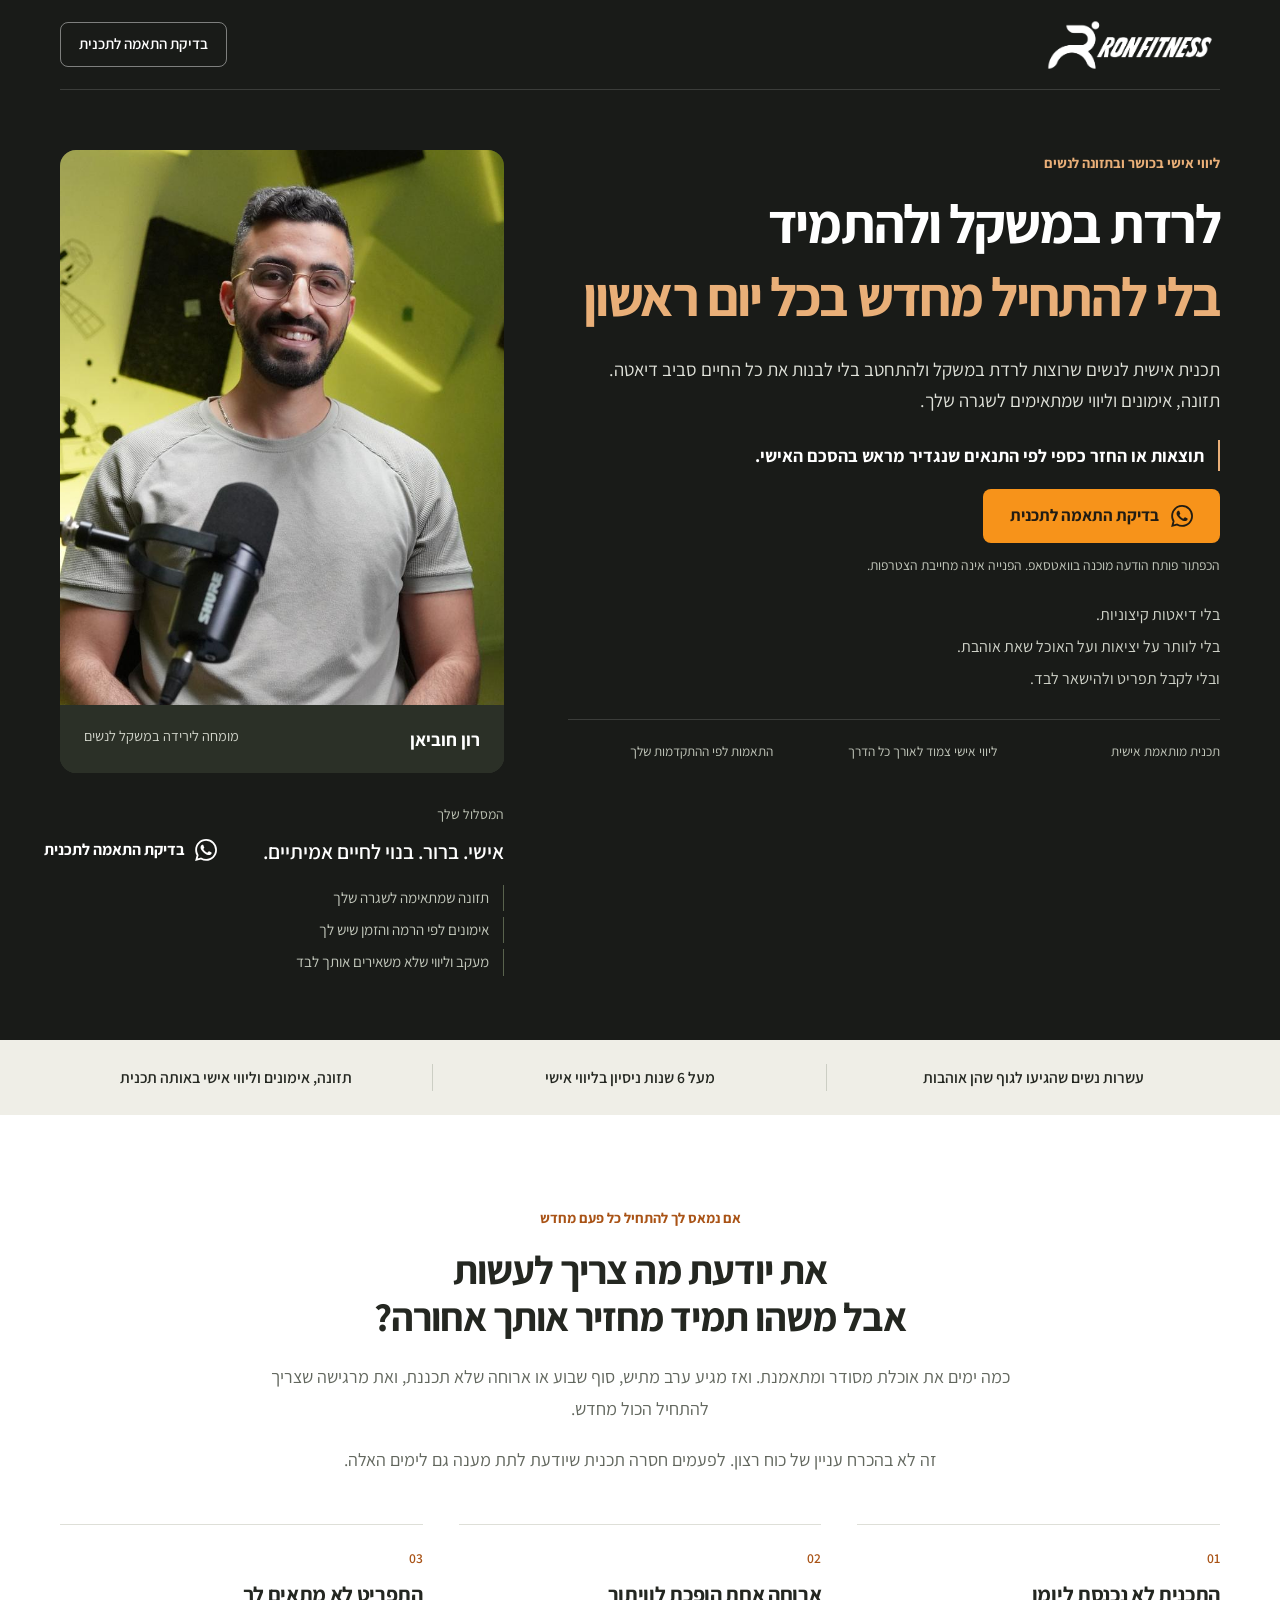
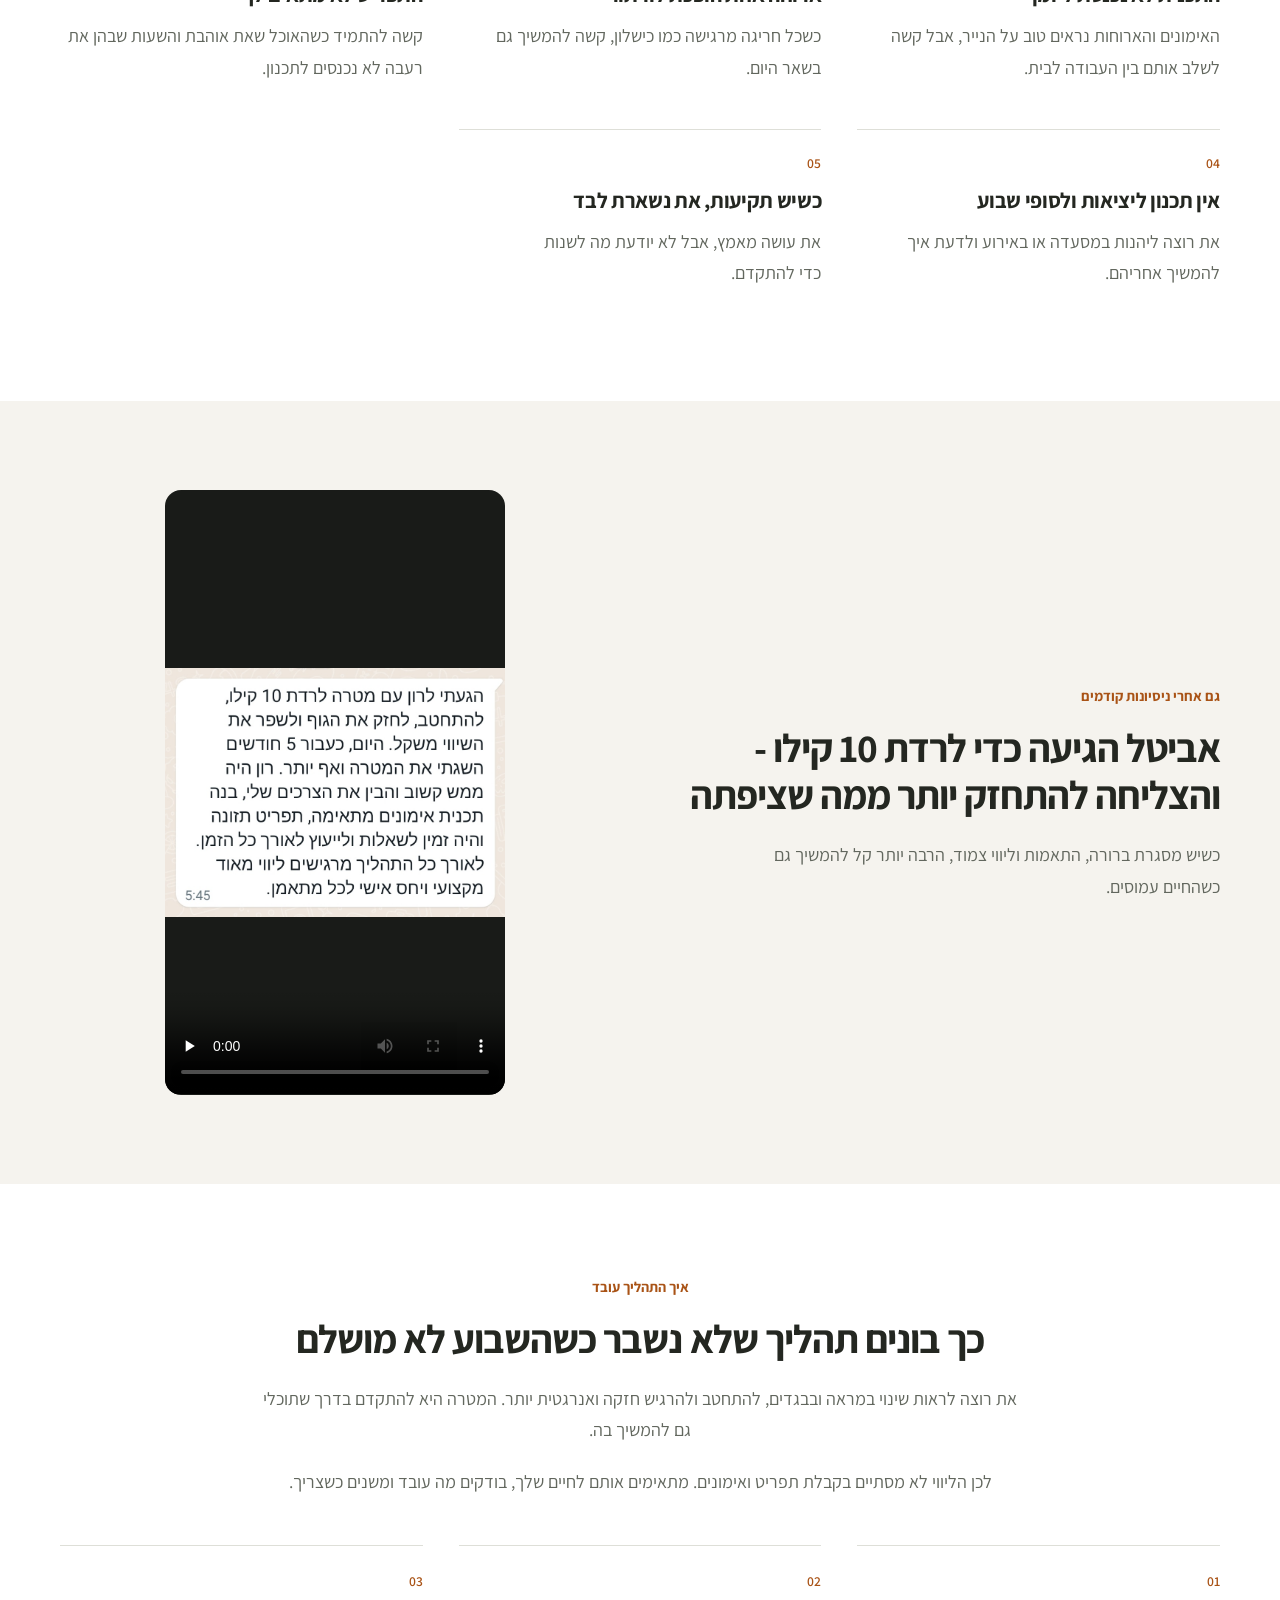
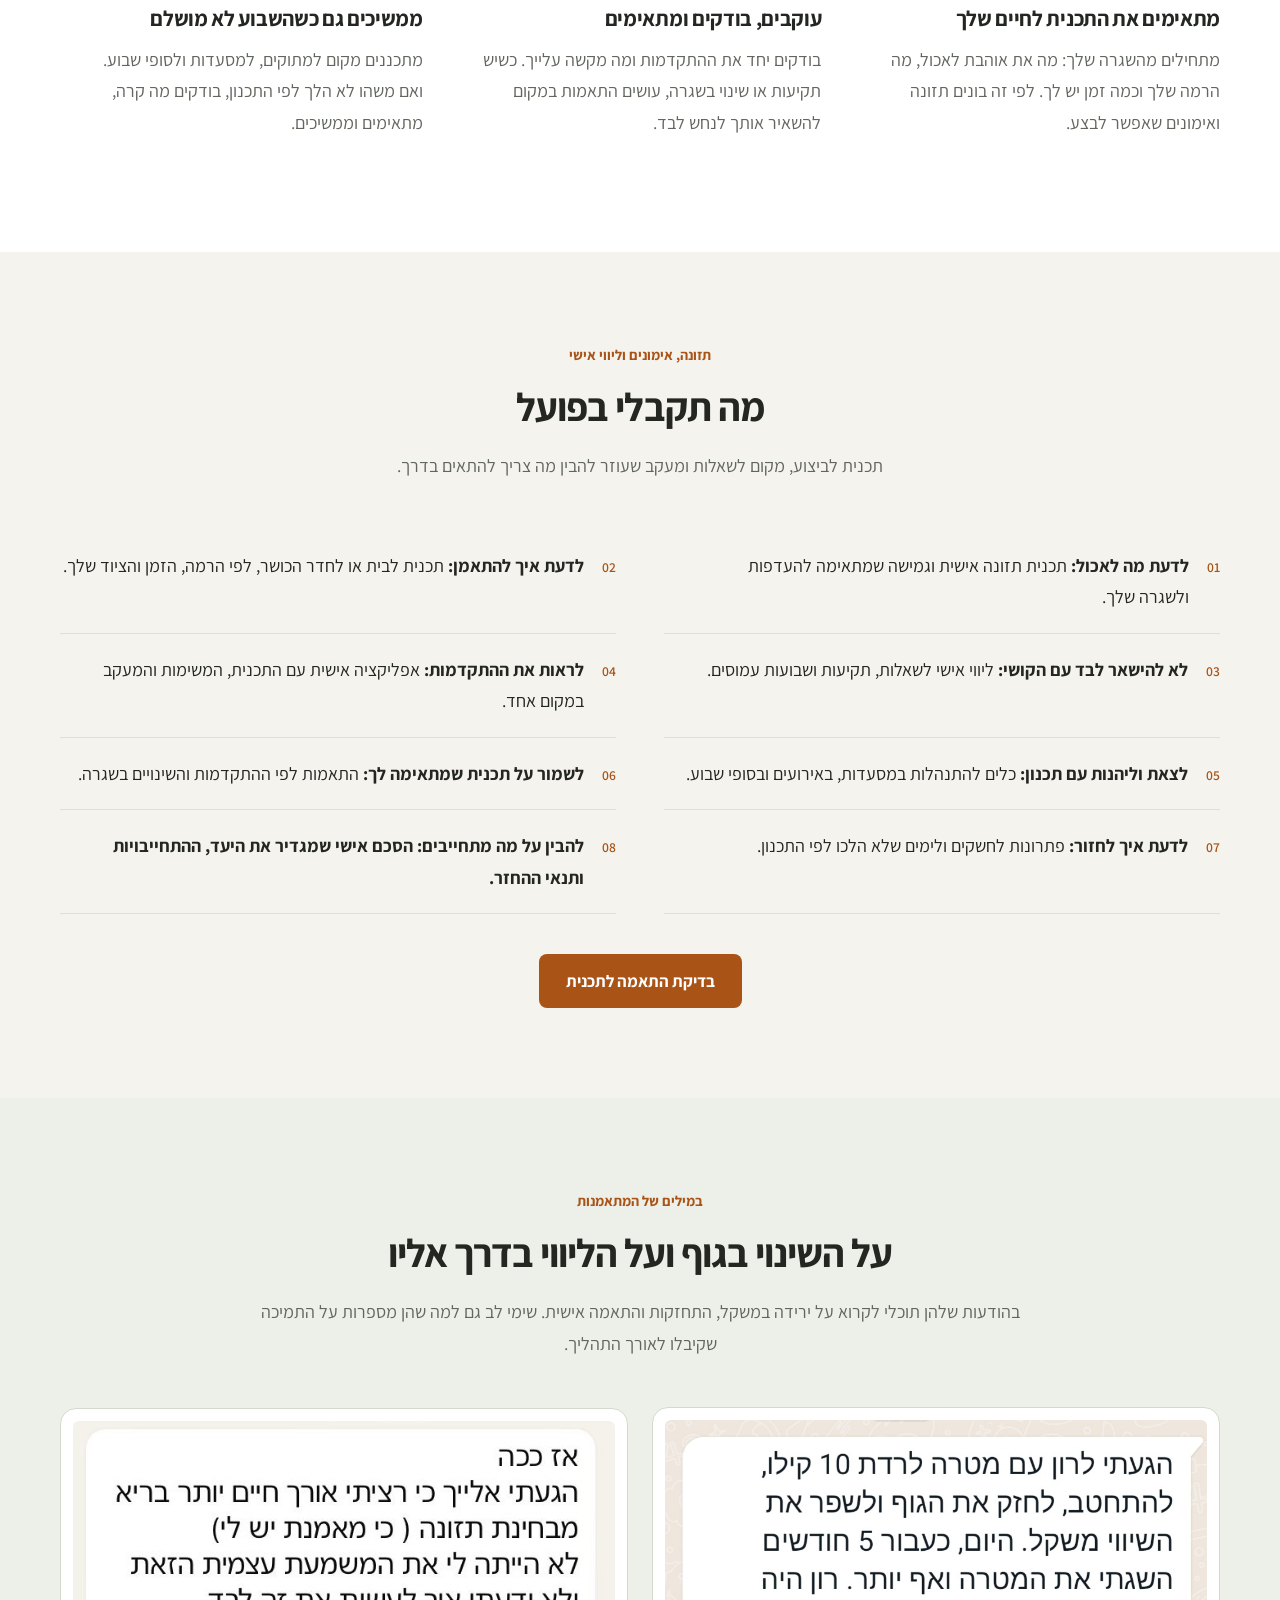
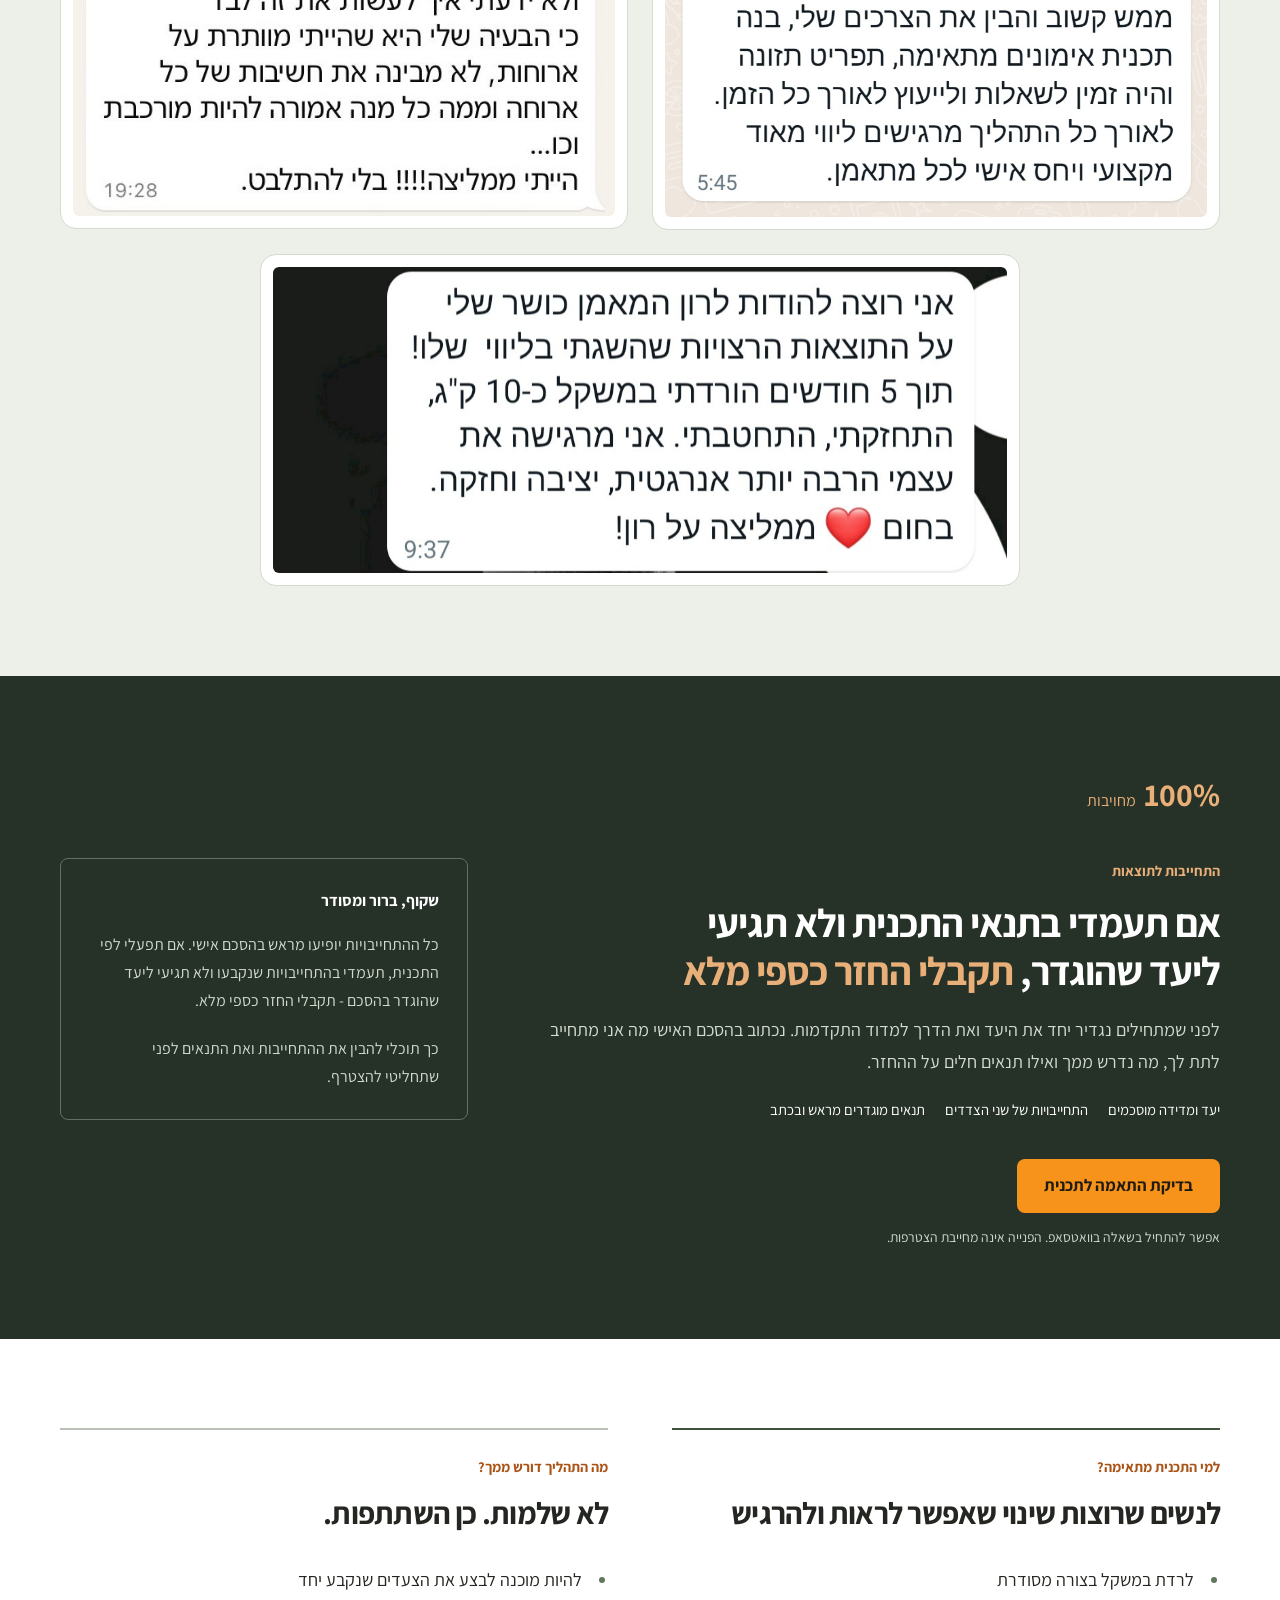
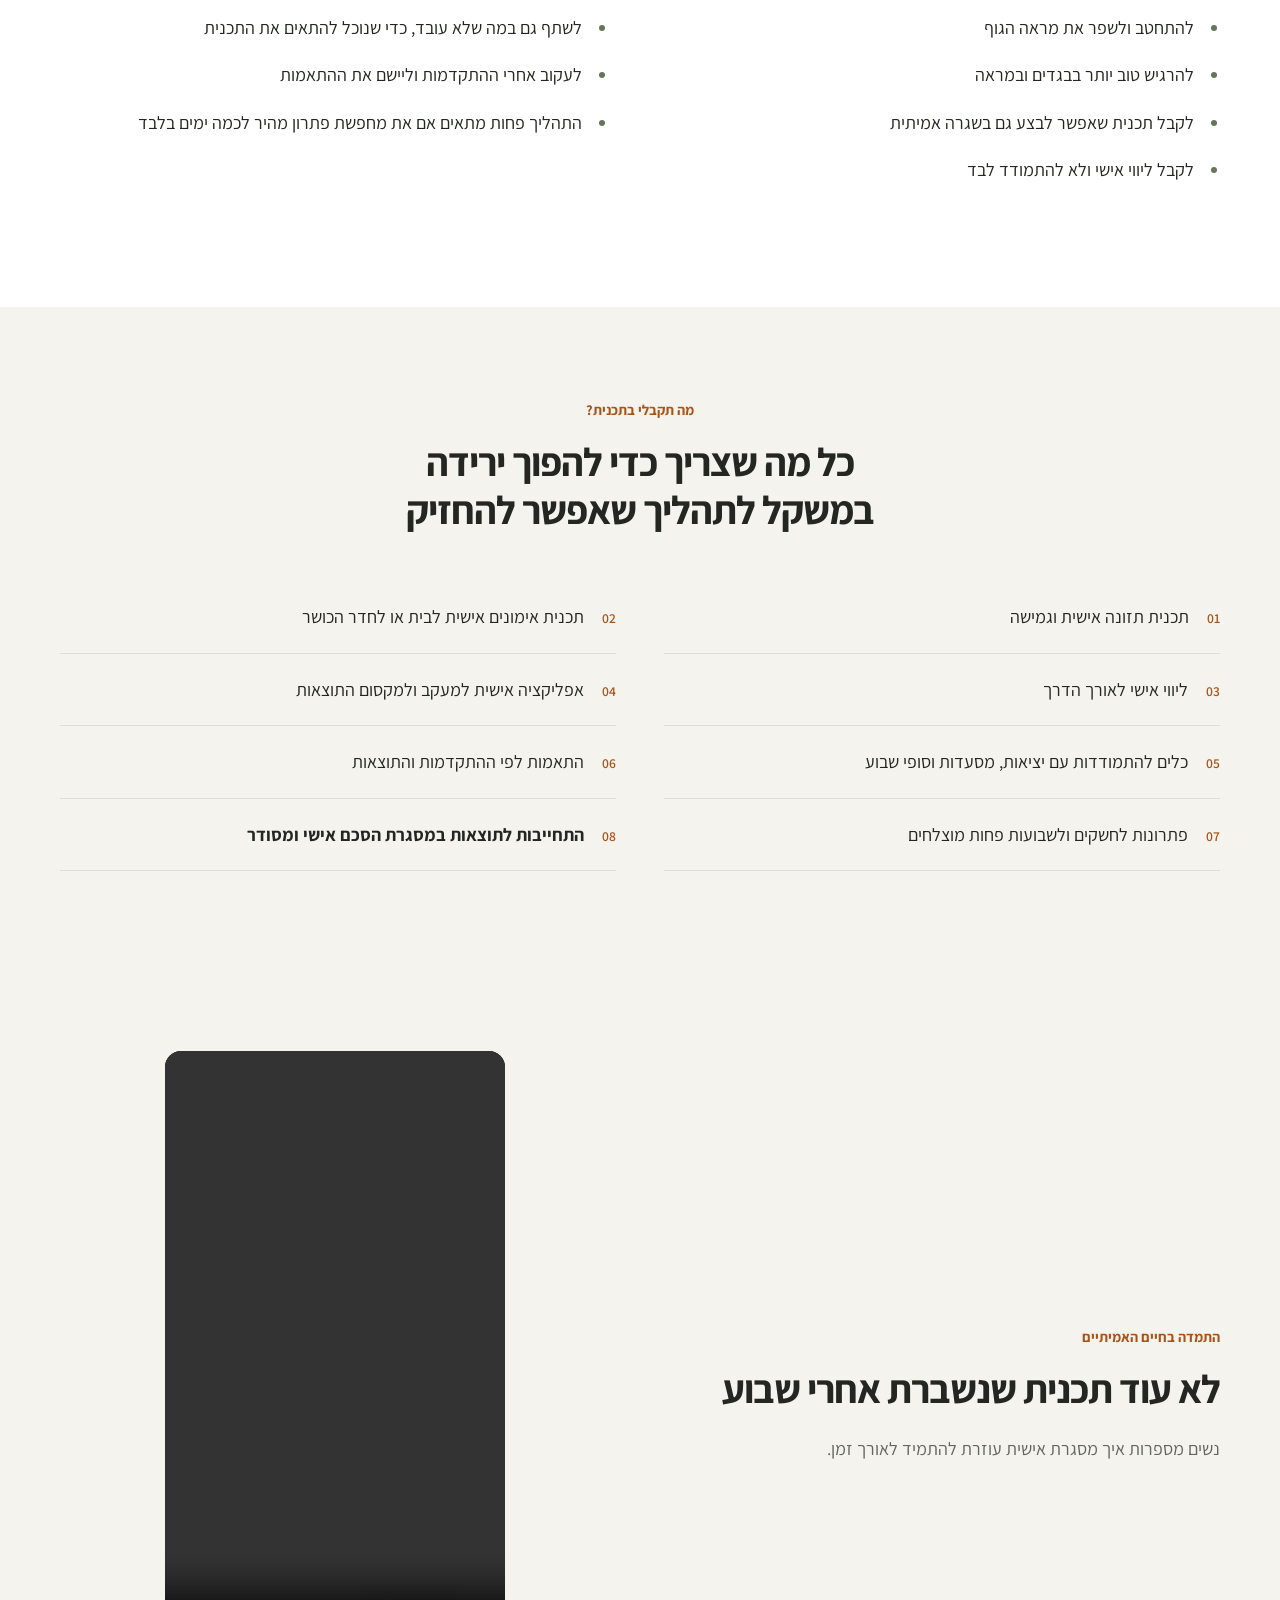
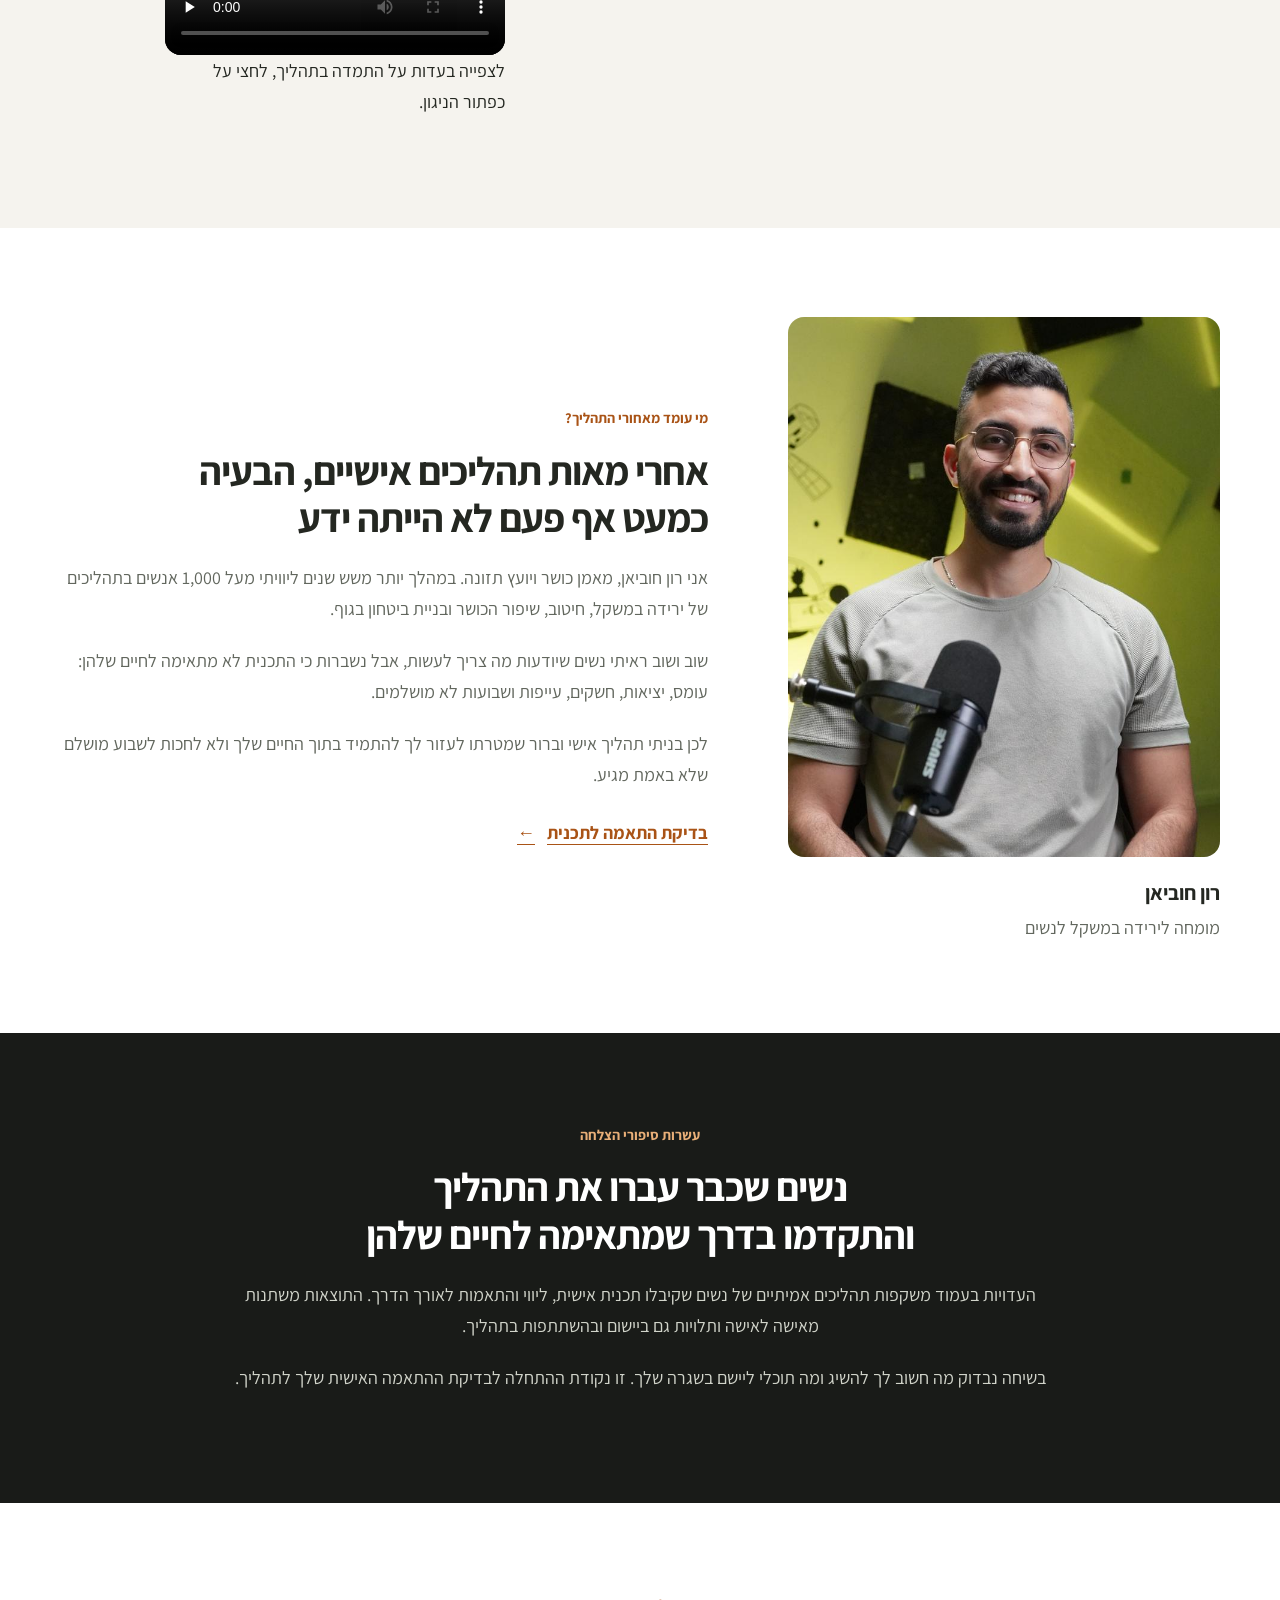
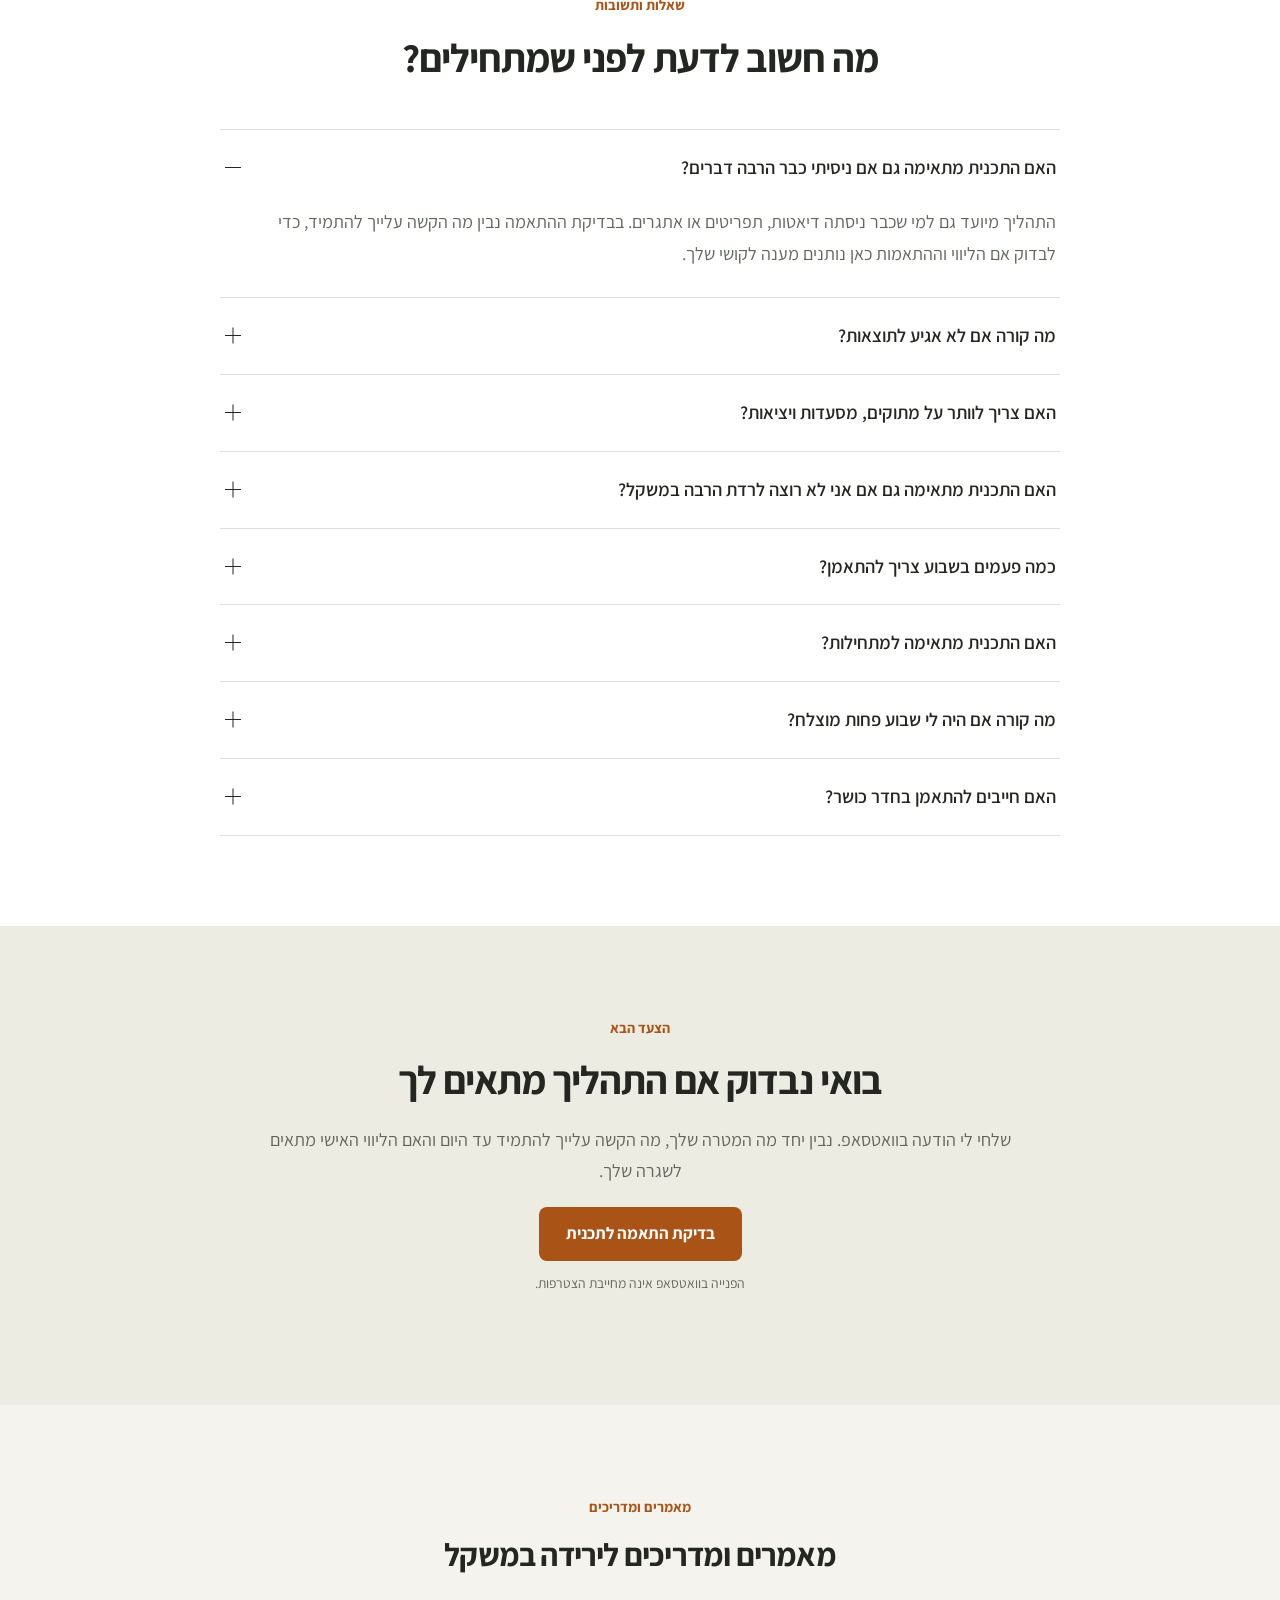
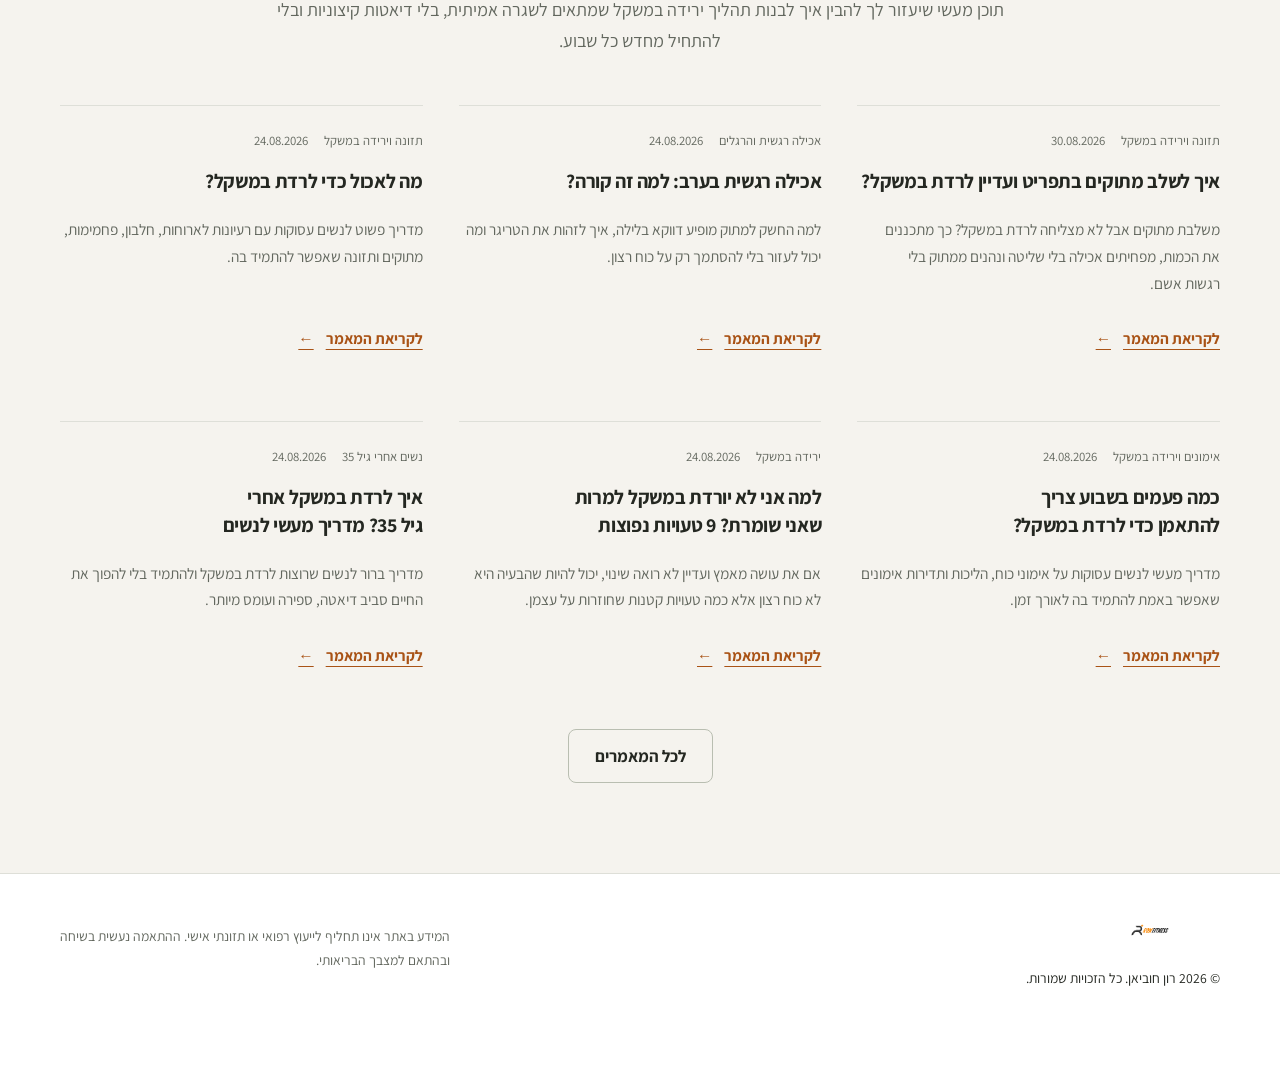
==== commit f4e59ef3: "Merge 404 fixes and SEO improvements Preserve the latest 21-day conversion updates while merging the" ====
--- a/index.html
+++ b/index.html
@@ -24,7 +24,7 @@
       href="https://fonts.googleapis.com/css2?family=Assistant:wght@400;500;600;700;800;900&display=swap"
       rel="stylesheet"
     />
-    <link rel="stylesheet" href="styles.css?v=20260826-mobile-final-2" />
+    <link rel="stylesheet" href="home.css?v=20260908-premium-copy" />
     <script src="script.js?v=20260826-mobile-final-2" defer></script>
   </head>
   <body>
@@ -46,63 +46,58 @@
           target="_blank"
           rel="noopener noreferrer"
         >
-          בדיקת התאמה
+          בדיקת התאמה לתכנית
         </a>
       </div>
     </header>
 
     <main id="main-content">
       <section class="hero" id="top">
-        <div class="hero-glow hero-glow-two" aria-hidden="true"></div>
         <div class="container hero-grid">
           <div class="hero-copy reveal">
-            <p class="eyebrow">ליווי אישי בכושר ובתזונה</p>
+            <p class="eyebrow">ליווי אישי בכושר ובתזונה לנשים</p>
             <h1>
               <span class="hero-title-line">לרדת במשקל ולהתמיד</span>
               <span class="hero-title-line">בלי להתחיל מחדש בכל יום ראשון</span>
             </h1>
             <p class="hero-intro">
-              תכנית ליווי אישית לנשים שרוצות לרדת במשקל, להתחטב, לשפר את מראה
-              הגוף ולהרגיש בטוחות יותר בעצמן.
+              תכנית אישית לנשים שרוצות לרדת במשקל ולהתחטב בלי לבנות את כל החיים
+              סביב דיאטה. תזונה, אימונים וליווי שמתאימים לשגרה שלך.
             </p>
-            <span class="hero-title-guarantee">תוצאות או החזר כספי בהתחייבות</span>
+            <span class="hero-title-guarantee">תוצאות או החזר כספי לפי התנאים שנגדיר מראש בהסכם האישי.</span>
+            <a class="button button-primary" data-whatsapp href="#" target="_blank" rel="noopener noreferrer">
+              <svg viewBox="0 0 24 24" aria-hidden="true">
+                <path d="M20.52 3.48A11.82 11.82 0 0 0 12.1 0C5.55 0 .22 5.33.22 11.88c0 2.1.55 4.15 1.6 5.95L.12 24l6.32-1.66a11.9 11.9 0 0 0 5.65 1.44h.01c6.55 0 11.88-5.33 11.88-11.88 0-3.18-1.23-6.17-3.46-8.42ZM12.1 21.77h-.01a9.85 9.85 0 0 1-5.03-1.38l-.36-.21-3.75.98 1-3.65-.23-.38a9.82 9.82 0 0 1-1.51-5.25c0-5.45 4.44-9.89 9.9-9.89a9.82 9.82 0 0 1 6.99 2.9 9.83 9.83 0 0 1 2.9 7c-.01 5.45-4.45 9.88-9.9 9.88Zm5.42-7.41c-.3-.15-1.76-.87-2.03-.96-.27-.1-.47-.15-.67.15-.2.3-.77.96-.94 1.16-.17.2-.35.22-.65.07-.3-.15-1.25-.46-2.39-1.48a8.93 8.93 0 0 1-1.65-2.06c-.17-.3-.02-.46.13-.61.13-.13.3-.35.45-.52.15-.17.2-.3.3-.5.1-.2.05-.37-.02-.52-.08-.15-.67-1.61-.92-2.21-.24-.58-.48-.5-.67-.51h-.57c-.2 0-.52.07-.8.37-.27.3-1.04 1.02-1.04 2.48 0 1.47 1.07 2.88 1.22 3.08.15.2 2.1 3.2 5.08 4.49.71.3 1.26.49 1.7.63.71.22 1.36.19 1.87.11.57-.08 1.76-.72 2-1.41.25-.7.25-1.3.18-1.42-.08-.12-.28-.2-.58-.35Z" />
+              </svg>
+              בדיקת התאמה לתכנית
+            </a>
+            <p class="cta-note">הכפתור פותח הודעה מוכנה בוואטסאפ. הפנייה אינה מחייבת הצטרפות.</p>
             <div class="hero-lead">
               <p>בלי דיאטות קיצוניות.</p>
               <p>בלי לוותר על יציאות ועל האוכל שאת אוהבת.</p>
               <p>ובלי לקבל תפריט ולהישאר לבד.</p>
-              <p>
-                אם תפעלי לפי התכנית, תעמדי בתנאים שנגדיר מראש ולא תגיעי ליעד
-                שהוגדר בהסכם - תקבלי החזר כספי מלא.
-              </p>
-            </div>
-            <a class="button button-primary" data-whatsapp href="#" target="_blank" rel="noopener noreferrer">
-              <svg viewBox="0 0 24 24" aria-hidden="true">
-                <path d="M20.52 3.48A11.82 11.82 0 0 0 12.1 0C5.55 0 .22 5.33.22 11.88c0 2.1.55 4.15 1.6 5.95L.12 24l6.32-1.66a11.9 11.9 0 0 0 5.65 1.44h.01c6.55 0 11.88-5.33 11.88-11.88 0-3.18-1.23-6.17-3.46-8.42ZM12.1 21.77h-.01a9.85 9.85 0 0 1-5.03-1.38l-.36-.21-3.75.98 1-3.65-.23-.38a9.82 9.82 0 0 1-1.51-5.25c0-5.45 4.44-9.89 9.9-9.89a9.82 9.82 0 0 1 6.99 2.9 9.83 9.83 0 0 1 2.9 7c-.01 5.45-4.45 9.88-9.9 9.88Zm5.42-7.41c-.3-.15-1.76-.87-2.03-.96-.27-.1-.47-.15-.67.15-.2.3-.77.96-.94 1.16-.17.2-.35.22-.65.07-.3-.15-1.25-.46-2.39-1.48a8.93 8.93 0 0 1-1.65-2.06c-.17-.3-.02-.46.13-.61.13-.13.3-.35.45-.52.15-.17.2-.3.3-.5.1-.2.05-.37-.02-.52-.08-.15-.67-1.61-.92-2.21-.24-.58-.48-.5-.67-.51h-.57c-.2 0-.52.07-.8.37-.27.3-1.04 1.02-1.04 2.48 0 1.47 1.07 2.88 1.22 3.08.15.2 2.1 3.2 5.08 4.49.71.3 1.26.49 1.7.63.71.22 1.36.19 1.87.11.57-.08 1.76-.72 2-1.41.25-.7.25-1.3.18-1.42-.08-.12-.28-.2-.58-.35Z" />
-              </svg>
-              אני רוצה לבדוק התאמה לתכנית
-            </a>
-            <p class="cta-note">השארת הפרטים אינה מחייבת הצטרפות.</p>
+            </div>
             <div class="micro-proof" aria-label="פרטי התהליך">
               <span>תכנית מותאמת אישית</span>
               <span>ליווי אישי צמוד לאורך כל הדרך</span>
-              <span>מתחייב לתוצאות או החזר כספי מלא בלי אותיות קטנות</span>
-            </div>
-          </div>
-
-          <div class="hero-visual reveal" aria-label="עיקרי תכנית הליווי">
-            <div class="visual-orbit visual-orbit-one" aria-hidden="true"></div>
-            <div class="visual-orbit visual-orbit-two" aria-hidden="true"></div>
+              <span>התאמות לפי ההתקדמות שלך</span>
+            </div>
+          </div>
+
+          <div class="hero-visual" aria-label="רון חוביאן ועיקרי תכנית הליווי">
+            <figure class="hero-portrait">
+              <img src="./assets/ron-hubian-studio.jpg" alt="רון חוביאן בסטודיו" width="720" height="1280" fetchpriority="high" decoding="async" />
+              <figcaption><strong>רון חוביאן</strong><span>מומחה לירידה במשקל לנשים</span></figcaption>
+            </figure>
             <div class="goal-card">
               <span class="goal-kicker">המסלול שלך</span>
-              <strong>אישי.<br />ברור.<br /><em>בנוי לחיים אמיתיים.</em></strong>
+              <strong>אישי. <br />ברור. <br /><em>בנוי לחיים אמיתיים.</em></strong>
               <div class="goal-steps">
                 <span>תזונה שמתאימה לשגרה שלך</span>
                 <span>אימונים לפי הרמה והזמן שיש לך</span>
                 <span>מעקב וליווי שלא משאירים אותך לבד</span>
               </div>
             </div>
-            <div class="floating-note note-top"><span aria-hidden="true">✦</span> בלי להתחיל מחדש כל שבוע</div>
-            <div class="floating-note note-bottom"><span aria-hidden="true">✓</span> התחייבות לתוצאות</div>
           </div>
         </div>
       </section>
@@ -111,25 +106,24 @@
         <div class="container trust-strip-inner">
           <span>עשרות נשים שהגיעו לגוף שהן אוהבות</span>
           <span>מעל 6 שנות ניסיון בליווי אישי</span>
-          <span>התחייבות לתוצאות בהסכם אישי ומסודר</span>
+          <span>תזונה, אימונים וליווי אישי באותה תכנית</span>
         </div>
       </section>
 
       <section class="section pain-section">
         <div class="container">
           <div class="section-heading pain-heading reveal">
-            <p class="eyebrow">אם נמאס לך להמשיך להתחיל כל פעם מחדש</p>
+            <p class="eyebrow">אם נמאס לך להתחיל כל פעם מחדש</p>
             <h2 class="pain-title"><span>את יודעת מה צריך לעשות</span><span>אבל משהו תמיד מחזיר אותך אחורה?</span></h2>
-            <p>כמה ימים את אוכלת מסודר, מתאמנת, נמנעת ממתוקים ומרגישה שהפעם זה באמת הולך להחזיק.</p>
-            <p>ואז מגיע סוף שבוע, יציאה, עומס בעבודה, עייפות בערב או ארוחה אחת שלא הייתה בתכנון - ושוב עולה התחושה שהכול התפרק.</p>
-            <p>זה לא אומר שאין לך כוח רצון. זה אומר שהשיטה הקודמת כנראה לא נבנתה לחיים האמיתיים שלך.</p>
+            <p>כמה ימים את אוכלת מסודר ומתאמנת. ואז מגיע ערב מתיש, סוף שבוע או ארוחה שלא תכננת, ואת מרגישה שצריך להתחיל הכול מחדש.</p>
+            <p>זה לא בהכרח עניין של כוח רצון. לפעמים חסרה תכנית שיודעת לתת מענה גם לימים האלה.</p>
           </div>
           <div class="cards-grid pain-grid">
-            <article class="card pain-card reveal"><span class="card-number">01</span><h3>לא חסר לך כוח רצון</h3><p>חסרה לך מסגרת שמחזיקה גם כשאין שבוע מושלם.</p></article>
-            <article class="card pain-card reveal"><span class="card-number">02</span><h3>תכנית קשוחה נשברת מהר</h3><p>כשכל חריגה מרגישה כמו כישלון, קשה להמשיך לאורך זמן.</p></article>
-            <article class="card pain-card reveal"><span class="card-number">03</span><h3>תפריט גנרי לא מכיר אותך</h3><p>הוא לא יודע מה את אוהבת, מתי את רעבה ומה באמת אפשרי ביום שלך.</p></article>
-            <article class="card pain-card reveal"><span class="card-number">04</span><h3>סופי שבוע לא צריכים להרוס תהליך</h3><p>צריך לדעת איך להתנהל גם במסעדות, יציאות וימים פחות מסודרים.</p></article>
-            <article class="card pain-card reveal"><span class="card-number">05</span><h3>את לא אמורה להתמודד לבד</h3><p>ליווי אישי עוזר לזהות מה מעכב אותך ולעשות התאמות בזמן אמת.</p></article>
+            <article class="card pain-card reveal"><span class="card-number">01</span><h3>התכנית לא נכנסת ליומן</h3><p>האימונים והארוחות נראים טוב על הנייר, אבל קשה לשלב אותם בין העבודה לבית.</p></article>
+            <article class="card pain-card reveal"><span class="card-number">02</span><h3>ארוחה אחת הופכת לוויתור</h3><p>כשכל חריגה מרגישה כמו כישלון, קשה להמשיך גם בשאר היום.</p></article>
+            <article class="card pain-card reveal"><span class="card-number">03</span><h3>התפריט לא מתאים לך</h3><p>קשה להתמיד כשהאוכל שאת אוהבת והשעות שבהן את רעבה לא נכנסים לתכנון.</p></article>
+            <article class="card pain-card reveal"><span class="card-number">04</span><h3>אין תכנון ליציאות ולסופי שבוע</h3><p>את רוצה ליהנות במסעדה או באירוע ולדעת איך להמשיך אחריהם.</p></article>
+            <article class="card pain-card reveal"><span class="card-number">05</span><h3>כשיש תקיעות, את נשארת לבד</h3><p>את עושה מאמץ, אבל לא יודעת מה לשנות כדי להתקדם.</p></article>
           </div>
         </div>
       </section>
@@ -153,29 +147,42 @@
       <section class="section solution-section">
         <div class="container">
           <div class="section-heading reveal">
-            <p class="eyebrow">התוצאה שאת באמת רוצה</p>
-            <h2>לא רק מספר נמוך יותר על המשקל</h2>
-            <p>את רוצה להסתכל במראה ולהרגיש טוב יותר, ללבוש בגדים שאת אוהבת בביטחון, להרגיש נוח יותר בגוף שלך, להתחטב, לשפר את מראה אזור הבטן ולהרגיש חזקה, אנרגטית ובטוחה יותר בעצמך.</p>
-            <p>בשביל זה לא בונים תכנית ליום המושלם. בונים תכנית לחיים שלך.</p>
+            <p class="eyebrow">איך התהליך עובד</p>
+            <h2>כך בונים תהליך שלא נשבר כשהשבוע לא מושלם</h2>
+            <p>את רוצה לראות שינוי במראה ובבגדים, להתחטב ולהרגיש חזקה ואנרגטית יותר. המטרה היא להתקדם בדרך שתוכלי גם להמשיך בה.</p>
+            <p>לכן הליווי לא מסתיים בקבלת תפריט ואימונים. מתאימים אותם לחיים שלך, בודקים מה עובד ומשנים כשצריך.</p>
           </div>
           <div class="program-grid">
-            <article class="program-card reveal"><span>01</span><h3>תזונה שמתאימה אלייך</h3><p>כדי שתדעי מה לאכול בלי להרגיש שאת כל היום בדיאטה.</p></article>
-            <article class="program-card reveal"><span>02</span><h3>אימונים שאפשר לבצע באמת</h3><p>בבית או בחדר הכושר, לפי הרמה, הזמן והציוד שיש לך.</p></article>
-            <article class="program-card reveal"><span>03</span><h3>ליווי אישי לאורך הדרך</h3><p>כדי שלא תישארי לבד כשיש עומס, תקיעות או שבוע פחות מוצלח.</p></article>
-            <article class="program-card reveal"><span>04</span><h3>אפליקציה אישית למעקב</h3><p>כל התכנית, המשימות וההתקדמות שלך במקום אחד ברור.</p></article>
-            <article class="program-card reveal"><span>05</span><h3>פתרונות לחיים האמיתיים</h3><p>יציאות, מסעדות, חשקים וסופי שבוע נכנסים לתכנון במקום לשבור אותו.</p></article>
-            <article class="program-card reveal"><span>06</span><h3>דרך מסודרת לחזור למסלול</h3><p>לא מתחילים הכול מחדש. עושים התאמה וממשיכים.</p></article>
-          </div>
-          <div class="center-cta reveal"><a class="button button-primary" data-whatsapp href="#" target="_blank" rel="noopener noreferrer">אני רוצה לבדוק התאמה לתכנית</a></div>
+            <article class="program-card reveal"><span>01</span><h3>מתאימים את התכנית לחיים שלך</h3><p>מתחילים מהשגרה שלך: מה את אוהבת לאכול, מה הרמה שלך וכמה זמן יש לך. לפי זה בונים תזונה ואימונים שאפשר לבצע.</p></article>
+            <article class="program-card reveal"><span>02</span><h3>עוקבים, בודקים ומתאימים</h3><p>בודקים יחד את ההתקדמות ומה מקשה עלייך. כשיש תקיעות או שינוי בשגרה, עושים התאמות במקום להשאיר אותך לנחש לבד.</p></article>
+            <article class="program-card reveal"><span>03</span><h3>ממשיכים גם כשהשבוע לא מושלם</h3><p>מתכננים מקום למתוקים, למסעדות ולסופי שבוע. ואם משהו לא הלך לפי התכנון, בודקים מה קרה, מתאימים וממשיכים.</p></article>
+          </div>
+        </div>
+      </section>
+
+      <section class="section included-section">
+        <div class="container">
+          <div class="section-heading reveal"><p class="eyebrow">תזונה, אימונים וליווי אישי</p><h2>מה תקבלי בפועל</h2><p>תכנית לביצוע, מקום לשאלות ומעקב שעוזר להבין מה צריך להתאים בדרך.</p></div>
+          <div class="included-panel reveal">
+            <div class="included-item"><span>01</span><p><strong>לדעת מה לאכול:</strong> תכנית תזונה אישית וגמישה שמתאימה להעדפות ולשגרה שלך.</p></div>
+            <div class="included-item"><span>02</span><p><strong>לדעת איך להתאמן:</strong> תכנית לבית או לחדר הכושר, לפי הרמה, הזמן והציוד שלך.</p></div>
+            <div class="included-item"><span>03</span><p><strong>לא להישאר לבד עם הקושי:</strong> ליווי אישי לשאלות, תקיעות ושבועות עמוסים.</p></div>
+            <div class="included-item"><span>04</span><p><strong>לראות את ההתקדמות:</strong> אפליקציה אישית עם התכנית, המשימות והמעקב במקום אחד.</p></div>
+            <div class="included-item"><span>05</span><p><strong>לצאת וליהנות עם תכנון:</strong> כלים להתנהלות במסעדות, באירועים ובסופי שבוע.</p></div>
+            <div class="included-item"><span>06</span><p><strong>לשמור על תכנית שמתאימה לך:</strong> התאמות לפי ההתקדמות והשינויים בשגרה.</p></div>
+            <div class="included-item"><span>07</span><p><strong>לדעת איך לחזור:</strong> פתרונות לחשקים ולימים שלא הלכו לפי התכנון.</p></div>
+            <div class="included-item included-item-featured"><span>08</span><p><strong>להבין על מה מתחייבים:</strong> הסכם אישי שמגדיר את היעד, ההתחייבויות ותנאי ההחזר.</p></div>
+          </div>
+          <div class="center-cta reveal"><a class="button button-primary" data-whatsapp href="#" target="_blank" rel="noopener noreferrer">בדיקת התאמה לתכנית</a></div>
         </div>
       </section>
 
       <section class="section social-proof-section">
         <div class="container">
           <div class="section-heading reveal">
-            <p class="eyebrow">הוכחה חברתית</p>
-            <h2>תהליכים אמיתיים. תוצאות אמיתיות.</h2>
-            <p>בלי קיצוניות. בלי להתחיל מחדש כל שבוע. פשוט תהליך שעובד בחיים האמיתיים.</p>
+            <p class="eyebrow">במילים של המתאמנות</p>
+            <h2>על השינוי בגוף ועל הליווי בדרך אליו</h2>
+            <p>בהודעות שלהן תוכלי לקרוא על ירידה במשקל, התחזקות והתאמה אישית. שימי לב גם למה שהן מספרות על התמיכה שקיבלו לאורך התהליך.</p>
           </div>
           <div class="proof-grid reveal" aria-label="עדויות ותוצאות מהתכנית">
             <figure class="proof-card"><img src="./assets/proof-1.jpg" alt="הודעת עדות על ירידה במשקל ותהליך אישי" width="921" height="674" loading="lazy" decoding="async" /></figure>
@@ -191,16 +198,16 @@
             <div class="guarantee-seal" aria-hidden="true"><span>100%</span><small>מחויבות</small></div>
             <div class="guarantee-copy">
               <p class="eyebrow">התחייבות לתוצאות</p>
-              <h2>אם תפעלי לפי התכנית ולא תגיעי ליעד שהוגדר - <span>תקבלי החזר כספי</span></h2>
-              <p>לפני תחילת התהליך נגדיר יחד מה המטרה שלך, מהו היעד שאליו את רוצה להגיע, איך מודדים התקדמות, מה את מקבלת ממני ומה נדרש ממך לאורך הדרך.</p>
-              <div class="guarantee-highlights"><span>הכול מוגדר מראש</span><span>בהסכם אישי ומסודר</span><span>בלי אותיות קטנות</span><span class="guarantee-main-message">החזר כספי מלא אם עמדת בתנאים ולא הגעת ליעד</span></div>
+              <h2>אם תעמדי בתנאי התכנית ולא תגיעי ליעד שהוגדר, <span>תקבלי החזר כספי מלא</span></h2>
+              <p>לפני שמתחילים נגדיר יחד את היעד ואת הדרך למדוד התקדמות. נכתוב בהסכם האישי מה אני מתחייב לתת לך, מה נדרש ממך ואילו תנאים חלים על ההחזר.</p>
+              <div class="guarantee-highlights"><span>יעד ומדידה מוסכמים</span><span>התחייבויות של שני הצדדים</span><span>תנאים מוגדרים מראש ובכתב</span></div>
             </div>
             <div class="terms-box">
               <strong>שקוף, ברור ומסודר</strong>
               <p>כל ההתחייבויות יופיעו מראש בהסכם אישי. אם תפעלי לפי התכנית, תעמדי בהתחייבויות שנקבעו ולא תגיעי ליעד שהוגדר בהסכם - תקבלי החזר כספי מלא.</p>
-              <p>בלי תנאים שמופיעים בדיעבד ובלי הבטחות באוויר.</p>
-            </div>
-            <div class="guarantee-cta"><a class="button button-light" data-whatsapp href="#" target="_blank" rel="noopener noreferrer">אני רוצה תהליך עם התחייבות לתוצאות</a><p>שיחה קצרה וכנה, בלי התחייבות להצטרפות.</p></div>
+              <p>כך תוכלי להבין את ההתחייבות ואת התנאים לפני שתחליטי להצטרף.</p>
+            </div>
+            <div class="guarantee-cta"><a class="button button-light" data-whatsapp href="#" target="_blank" rel="noopener noreferrer">בדיקת התאמה לתכנית</a><p>אפשר להתחיל בשאלה בוואטסאפ. הפנייה אינה מחייבת הצטרפות.</p></div>
           </div>
         </div>
       </section>
@@ -209,7 +216,7 @@
         <div class="container">
           <div class="fit-grid">
             <article class="fit-card fit-yes reveal"><p class="eyebrow">למי התכנית מתאימה?</p><h2>לנשים שרוצות שינוי שאפשר לראות ולהרגיש</h2><ul><li>לרדת במשקל בצורה מסודרת</li><li>להתחטב ולשפר את מראה הגוף</li><li>להרגיש טוב יותר בבגדים ובמראה</li><li>לקבל תכנית שאפשר לבצע גם בשגרה אמיתית</li><li>לקבל ליווי אישי ולא להתמודד לבד</li></ul></article>
-            <article class="fit-card fit-no reveal"><p class="eyebrow">למי זה פחות מתאים?</p><h2>לא למי שמחפשת פתרון קסם</h2><ul><li>לא צריך להיות מושלמת, אבל כן צריך להיות מוכנה לפעול</li><li>לא מדובר בתהליך קיצוני לכמה ימים</li><li>צריך לשתף פעולה, לעקוב אחרי התכנית ולבצע צעדים פשוטים</li><li>המטרה היא שינוי אמיתי שאפשר לראות, להרגיש ולשמור עליו</li></ul></article>
+            <article class="fit-card fit-no reveal"><p class="eyebrow">מה התהליך דורש ממך?</p><h2>לא שלמות. כן השתתפות.</h2><ul><li>להיות מוכנה לבצע את הצעדים שנקבע יחד</li><li>לשתף גם במה שלא עובד, כדי שנוכל להתאים את התכנית</li><li>לעקוב אחרי ההתקדמות וליישם את ההתאמות</li><li>התהליך פחות מתאים אם את מחפשת פתרון מהיר לכמה ימים בלבד</li></ul></article>
           </div>
         </div>
       </section>
@@ -239,14 +246,14 @@
 
       <section class="section about-section">
         <div class="container about-grid">
-          <div class="about-photo-wrap reveal"><div class="about-photo"><img src="./assets/ron-hubian-studio.jpg" alt="רון חוביאן, מאמן כושר ויועץ תזונה" width="720" height="817" loading="lazy" decoding="async" /></div><div class="about-signature"><strong>רון חוביאן</strong><span>מומחה לירידה במשקל לנשים</span></div></div>
-          <div class="about-copy reveal"><p class="eyebrow">מי עומד מאחורי התהליך?</p><h2>אחרי מאות תהליכים אישיים, הבעיה כמעט אף פעם לא הייתה ידע</h2><p>אני רון חוביאן, מאמן כושר ויועץ תזונה. במהלך יותר משש שנים ליוויתי מעל 1,000 אנשים בתהליכים של ירידה במשקל, חיטוב, שיפור הכושר ובניית ביטחון בגוף.</p><p>שוב ושוב ראיתי נשים שיודעות מה צריך לעשות, אבל נשברות כי התכנית לא מתאימה לחיים שלהן: עומס, יציאות, חשקים, עייפות ושבועות לא מושלמים.</p><p>לכן בניתי תהליך אישי וברור שמטרתו לעזור לך להתמיד בתוך החיים שלך ולא לחכות לשבוע מושלם שלא באמת מגיע.</p><a class="text-link" data-whatsapp href="#" target="_blank" rel="noopener noreferrer">לבדוק אם התהליך מתאים לי <span aria-hidden="true">←</span></a></div>
+          <div class="about-photo-wrap reveal"><div class="about-photo"><img src="./assets/ron-hubian-studio.jpg" alt="רון חוביאן, מאמן כושר ויועץ תזונה" width="720" height="1280" loading="lazy" decoding="async" /></div><div class="about-signature"><strong>רון חוביאן</strong><span>מומחה לירידה במשקל לנשים</span></div></div>
+          <div class="about-copy reveal"><p class="eyebrow">מי עומד מאחורי התהליך?</p><h2>אחרי מאות תהליכים אישיים, הבעיה כמעט אף פעם לא הייתה ידע</h2><p>אני רון חוביאן, מאמן כושר ויועץ תזונה. במהלך יותר משש שנים ליוויתי מעל 1,000 אנשים בתהליכים של ירידה במשקל, חיטוב, שיפור הכושר ובניית ביטחון בגוף.</p><p>שוב ושוב ראיתי נשים שיודעות מה צריך לעשות, אבל נשברות כי התכנית לא מתאימה לחיים שלהן: עומס, יציאות, חשקים, עייפות ושבועות לא מושלמים.</p><p>לכן בניתי תהליך אישי וברור שמטרתו לעזור לך להתמיד בתוך החיים שלך ולא לחכות לשבוע מושלם שלא באמת מגיע.</p><a class="text-link" data-whatsapp href="#" target="_blank" rel="noopener noreferrer">בדיקת התאמה לתכנית <span aria-hidden="true">←</span></a></div>
         </div>
       </section>
 
       <section class="section scarcity-section">
         <div class="container">
-          <div class="scarcity-card reveal"><p class="eyebrow">למה אני מוכן להתחייב להחזר כספי?</p><h2>למי שבאמת מוכנה לעבוד וליישם בשביל להגיע לתוצאות, מעל 90% הצלחה בתכנית "חטובה ועסוקה"</h2><p>בקרב מי שמיישמת את התהליך ועומדת בהנחיות, שיעור ההצלחה הוא מעל 90%. ועדיין, אחרי ניסיונות קודמים, ברור שקשה לתת אמון בעוד תכנית.</p><div class="scarcity-points"><span>ההתחייבות נכתבת בהסכם האישי</span><span>היעד והתנאים מוגדרים מראש</span><span>הכול ברור לפני שמתחילים</span></div><a class="button button-light" data-whatsapp href="#" target="_blank" rel="noopener noreferrer">אני רוצה לבדוק התאמה לתכנית</a></div>
+          <div class="scarcity-card reveal"><p class="eyebrow">עשרות סיפורי הצלחה</p><h2>נשים שכבר עברו את התהליך והתקדמו בדרך שמתאימה לחיים שלהן</h2><p>העדויות בעמוד משקפות תהליכים אמיתיים של נשים שקיבלו תכנית אישית, ליווי והתאמות לאורך הדרך. התוצאות משתנות מאישה לאישה ותלויות גם ביישום ובהשתתפות בתהליך.</p><p>בשיחה נבדוק מה חשוב לך להשיג ומה תוכלי ליישם בשגרה שלך. זו נקודת ההתחלה לבדיקת ההתאמה האישית שלך לתהליך.</p></div>
         </div>
       </section>
 
@@ -254,14 +261,23 @@
         <div class="container">
           <div class="section-heading reveal"><p class="eyebrow">שאלות ותשובות</p><h2>מה חשוב לדעת לפני שמתחילים?</h2></div>
           <div class="faq-list reveal">
-            <article class="faq-item is-open"><h3><button class="faq-question" type="button" id="faq-question-1" aria-expanded="true" aria-controls="faq-answer-1">האם התכנית מתאימה גם אם ניסיתי כבר הרבה דברים?<span class="faq-icon" aria-hidden="true"></span></button></h3><div class="faq-answer" id="faq-answer-1" role="region" aria-labelledby="faq-question-1"><p>כן. התהליך מיועד גם למי שכבר ניסתה דיאטות, תפריטים או אתגרים ולא הצליחה להתמיד לאורך זמן.</p></div></article>
+            <article class="faq-item is-open"><h3><button class="faq-question" type="button" id="faq-question-1" aria-expanded="true" aria-controls="faq-answer-1">האם התכנית מתאימה גם אם ניסיתי כבר הרבה דברים?<span class="faq-icon" aria-hidden="true"></span></button></h3><div class="faq-answer" id="faq-answer-1" role="region" aria-labelledby="faq-question-1"><p>התהליך מיועד גם למי שכבר ניסתה דיאטות, תפריטים או אתגרים. בבדיקת ההתאמה נבין מה הקשה עלייך להתמיד, כדי לבדוק אם הליווי וההתאמות כאן נותנים מענה לקושי שלך.</p></div></article>
             <article class="faq-item"><h3><button class="faq-question" type="button" id="faq-question-2" aria-expanded="false" aria-controls="faq-answer-2">מה קורה אם לא אגיע לתוצאות?<span class="faq-icon" aria-hidden="true"></span></button></h3><div class="faq-answer" id="faq-answer-2" role="region" aria-labelledby="faq-question-2" hidden><p>אם תפעלי לפי התכנית, תעמדי בתנאים שנקבעו מראש ולא תגיעי ליעד שהוגדר בהסכם האישי - תקבלי החזר כספי מלא.</p></div></article>
             <article class="faq-item"><h3><button class="faq-question" type="button" id="faq-question-3" aria-expanded="false" aria-controls="faq-answer-3">האם צריך לוותר על מתוקים, מסעדות ויציאות?<span class="faq-icon" aria-hidden="true"></span></button></h3><div class="faq-answer" id="faq-answer-3" role="region" aria-labelledby="faq-question-3" hidden><p>לא. המטרה היא ללמוד איך לשלב אותם בצורה חכמה, בלי להפוך כל יציאה לאירוע שבו הכול נהרס.</p></div></article>
             <article class="faq-item"><h3><button class="faq-question" type="button" id="faq-question-4" aria-expanded="false" aria-controls="faq-answer-4">האם התכנית מתאימה גם אם אני לא רוצה לרדת הרבה במשקל?<span class="faq-icon" aria-hidden="true"></span></button></h3><div class="faq-answer" id="faq-answer-4" role="region" aria-labelledby="faq-question-4" hidden><p>כן. היא מתאימה גם אם המטרה שלך היא להתחטב, להתחזק, לשפר את מראה הגוף ולהרגיש טוב יותר בעצמך.</p></div></article>
             <article class="faq-item"><h3><button class="faq-question" type="button" id="faq-question-5" aria-expanded="false" aria-controls="faq-answer-5">כמה פעמים בשבוע צריך להתאמן?<span class="faq-icon" aria-hidden="true"></span></button></h3><div class="faq-answer" id="faq-answer-5" role="region" aria-labelledby="faq-question-5" hidden><p>הכמות נקבעת לפי המטרה, הרמה והזמן שיש לך. נבנה תכנית ריאלית שתוכלי לבצע ולהתמיד בה.</p></div></article>
             <article class="faq-item"><h3><button class="faq-question" type="button" id="faq-question-6" aria-expanded="false" aria-controls="faq-answer-6">האם התכנית מתאימה למתחילות?<span class="faq-icon" aria-hidden="true"></span></button></h3><div class="faq-answer" id="faq-answer-6" role="region" aria-labelledby="faq-question-6" hidden><p>כן. האימונים והתזונה מותאמים לנקודת ההתחלה שלך ומתקדמים בהדרגה.</p></div></article>
             <article class="faq-item"><h3><button class="faq-question" type="button" id="faq-question-7" aria-expanded="false" aria-controls="faq-answer-7">מה קורה אם היה לי שבוע פחות מוצלח?<span class="faq-icon" aria-hidden="true"></span></button></h3><div class="faq-answer" id="faq-answer-7" role="region" aria-labelledby="faq-question-7" hidden><p>לא מתחילים הכול מחדש. בודקים מה קרה, מבצעים התאמות וחוזרים לפעולה בצורה מסודרת.</p></div></article>
-          </div>
+            <article class="faq-item"><h3><button class="faq-question" type="button" id="faq-question-8" aria-expanded="false" aria-controls="faq-answer-8">האם חייבים להתאמן בחדר כושר?<span class="faq-icon" aria-hidden="true"></span></button></h3><div class="faq-answer" id="faq-answer-8" role="region" aria-labelledby="faq-question-8" hidden><p>לא. אפשר לבנות תכנית אימונים לבית או לחדר הכושר, לפי הרמה, הזמן והציוד שיש לך.</p></div></article>
+          </div>
+        </div>
+      </section>
+
+      <section class="final-cta">
+        <div class="container final-cta-inner reveal">
+          <div><p class="eyebrow">הצעד הבא</p><h2>בואי נבדוק אם התהליך מתאים לך</h2><p>שלחי לי הודעה בוואטסאפ. נבין יחד מה המטרה שלך, מה הקשה עלייך להתמיד עד היום והאם הליווי האישי מתאים לשגרה שלך.</p></div>
+          <a class="button button-primary" data-whatsapp href="#" target="_blank" rel="noopener noreferrer">בדיקת התאמה לתכנית</a>
+          <p class="cta-note final-cta-note">הפנייה בוואטסאפ אינה מחייבת הצטרפות.</p>
         </div>
       </section>
 
@@ -280,13 +296,6 @@
         </div>
       </section>
 
-      <section class="final-cta">
-        <div class="container final-cta-inner reveal">
-          <div><p class="eyebrow">הצעד הבא</p><h2>את לא צריכה לחכות לעוד יום ראשון</h2><p>לא עוד שבועיים של מוטיבציה ואז חזרה לנקודת ההתחלה. לא עוד תפריט שלא מתאים לחיים שלך. ולא עוד ניסיון שבו את צריכה להתמודד לבד.</p><p>תשאירי פרטים ונבדוק יחד מה המטרה שלך, מה מנע ממך להתמיד עד היום ואיך אפשר לבנות עבורך תכנית שתוביל לתוצאה אמיתית.</p></div>
-          <a class="button button-primary" data-whatsapp href="#" target="_blank" rel="noopener noreferrer">אני רוצה להתחיל את השינוי שלי</a>
-          <p class="cta-note final-cta-note">השארת הפרטים אינה מחייבת הצטרפות.</p>
-        </div>
-      </section>
     </main>
 
     <footer class="site-footer">
@@ -313,7 +322,7 @@
       <svg viewBox="0 0 24 24" aria-hidden="true">
         <path d="M20.52 3.48A11.82 11.82 0 0 0 12.1 0C5.55 0 .22 5.33.22 11.88c0 2.1.55 4.15 1.6 5.95L.12 24l6.32-1.66a11.9 11.9 0 0 0 5.65 1.44h.01c6.55 0 11.88-5.33 11.88-11.88 0-3.18-1.23-6.17-3.46-8.42ZM12.1 21.77h-.01a9.85 9.85 0 0 1-5.03-1.38l-.36-.21-3.75.98 1-3.65-.23-.38a9.82 9.82 0 0 1-1.51-5.25c0-5.45 4.44-9.89 9.9-9.89a9.82 9.82 0 0 1 6.99 2.9 9.83 9.83 0 0 1 2.9 7c-.01 5.45-4.45 9.88-9.9 9.88Zm5.42-7.41c-.3-.15-1.76-.87-2.03-.96-.27-.1-.47-.15-.67.15-.2.3-.77.96-.94 1.16-.17.2-.35.22-.65.07-.3-.15-1.25-.46-2.39-1.48a8.93 8.93 0 0 1-1.65-2.06c-.17-.3-.02-.46.13-.61.13-.13.3-.35.45-.52.15-.17.2-.3.3-.5.1-.2.05-.37-.02-.52-.08-.15-.67-1.61-.92-2.21-.24-.58-.48-.5-.67-.51h-.57c-.2 0-.52.07-.8.37-.27.3-1.04 1.02-1.04 2.48 0 1.47 1.07 2.88 1.22 3.08.15.2 2.1 3.2 5.08 4.49.71.3 1.26.49 1.7.63.71.22 1.36.19 1.87.11.57-.08 1.76-.72 2-1.41.25-.7.25-1.3.18-1.42-.08-.12-.28-.2-.58-.35Z" />
       </svg>
-      <span>בדיקת התאמה</span>
+      <span>בדיקת התאמה לתכנית</span>
     </a>
   </body>
 </html>
--- a/home.css
+++ b/home.css
@@ -0,0 +1,228 @@
+/* Homepage presentation; article and product pages retain their own styles. */
+:root {
+  --color-bg-dark: #191b18;
+  --color-bg-light: #fff;
+  --color-bg-muted: #f5f3ee;
+  --color-text-dark: #242721;
+  --color-text-light: #fff;
+  --color-text-muted: #62675e;
+  --color-accent: #a95316;
+  --color-accent-hover: #88400d;
+  --color-border-light: #dedfd8;
+  --radius-small: 8px;
+  --radius-medium: 16px;
+  --container-width: 1160px;
+  --section-space: clamp(64px, 7vw, 104px);
+}
+*, *::before, *::after { box-sizing: border-box; }
+html { scroll-behavior: smooth; scroll-padding-top: 24px; }
+body { margin: 0; color: var(--color-text-dark); background: var(--color-bg-light); font: 400 18px/1.75 "Assistant", "Segoe UI", Arial, sans-serif; -webkit-font-smoothing: antialiased; }
+button, a { font-family: inherit; }
+img, video { display: block; max-width: 100%; }
+img { height: auto; }
+a { color: inherit; text-decoration: none; }
+button { color: inherit; }
+h1, h2, h3, p { margin: 0 0 20px; }
+h1, h2, h3 { font-weight: 700; line-height: 1.2; text-wrap: balance; }
+h1 { font-size: clamp(2.4rem, 4.25vw, 3.8rem); letter-spacing: -0.035em; }
+h2 { font-size: clamp(1.9rem, 3.1vw, 2.8rem); letter-spacing: -0.025em; }
+h3 { font-size: 1.35rem; letter-spacing: -0.015em; }
+p { text-wrap: pretty; }
+figure { margin: 0; }
+.container { width: min(var(--container-width), calc(100% - 48px)); margin-inline: auto; }
+.section { padding-block: var(--section-space); }
+.section-heading { max-width: 760px; margin: 0 auto 48px; text-align: center; }
+.section-heading p:not(.eyebrow) { color: var(--color-text-muted); }
+.section-heading p:last-child { margin-bottom: 0; }
+.eyebrow { display: block; margin-bottom: 16px; color: var(--color-accent); font-size: .9rem; font-weight: 700; }
+.skip-link { position: fixed; top: 12px; inset-inline-start: 12px; z-index: 100; padding: 12px 20px; background: #fff; transform: translateY(-160%); }
+.skip-link:focus { transform: none; }
+:focus-visible { outline: 3px solid var(--color-accent); outline-offset: 5px; }
+.site-header { background: var(--color-bg-dark); color: #fff; }
+.header-inner { min-height: 90px; display: flex; align-items: center; justify-content: space-between; gap: 20px; border-bottom: 1px solid #ffffff26; }
+.brand { display: flex; align-items: center; min-height: 44px; }
+.brand-logo { width: 180px; height: 52px; object-fit: contain; }
+.header-cta { display: inline-flex; min-height: 44px; align-items: center; padding: 8px 18px; border: 1px solid #ffffff70; border-radius: var(--radius-small); font-size: .94rem; font-weight: 600; }
+.header-cta:hover { background: #ffffff15; }
+.hero { padding-block: 60px 64px; background: var(--color-bg-dark); color: #fff; }
+.hero-grid { display: grid; grid-template-columns: minmax(0, 1.25fr) minmax(0, .85fr); gap: clamp(32px, 5vw, 76px); align-items: start; }
+.hero-copy, .hero-visual { min-width: 0; }
+.hero .eyebrow { color: #e9af78; }
+.hero h1 { margin-bottom: 24px; }
+.hero-title-line { display: block; }
+.hero-title-line + .hero-title-line { color: #e9af78; margin-top: 8px; }
+.hero-intro { max-width: 34em; font-size: 1.17rem; color: #e0e2da; line-height: 1.65; }
+.hero-title-guarantee { display: block; margin-block: 24px 18px; padding-inline-start: 14px; border-inline-start: 2px solid #e9af78; font-size: 1.12rem; font-weight: 700; }
+.hero-lead { color: #d1d4ca; font-size: 1rem; margin-block: 24px; }
+.hero-lead p { margin-bottom: 4px; }
+.button { display: inline-flex; align-items: center; justify-content: center; gap: 12px; min-height: 54px; padding: 14px 26px; border: 1px solid transparent; border-radius: var(--radius-small); font-size: 1.05rem; font-weight: 700; line-height: 1.4; text-align: center; transition: background 160ms ease; }
+.button-primary, .button-light { background: var(--color-accent); color: #fff; }
+.button-primary:hover, .button-light:hover { background: var(--color-accent-hover); }
+.hero .button-primary, .guarantee-section .button-light, .scarcity-section .button-light { background: #f7931a; color: #211c13; }
+.hero .button-primary:hover, .guarantee-section .button-light:hover, .scarcity-section .button-light:hover { background: #ffad45; }
+.button svg, .floating-whatsapp svg { width: 22px; height: 22px; flex: 0 0 22px; fill: currentColor; }
+.cta-note { margin-top: 10px; font-size: .86rem; color: var(--color-text-muted); }
+.hero .cta-note { color: #c3c8bc; }
+.micro-proof { display: flex; flex-wrap: wrap; gap: 8px 18px; margin-top: 26px; padding-top: 20px; border-top: 1px solid #ffffff26; color: #c3c8bc; font-size: .84rem; }
+.micro-proof span { flex: 1 1 130px; }
+.hero-portrait { position: relative; overflow: hidden; border-radius: var(--radius-medium); background: #34392f; }
+.hero-portrait img { width: 100%; aspect-ratio: 4 / 5; object-fit: cover; object-position: center 35%; }
+.hero-portrait figcaption { padding: 18px 24px; background: #2b3027; display: flex; justify-content: space-between; flex-wrap: wrap; gap: 4px 14px; }
+.hero-portrait figcaption strong { font-size: 1.15rem; }
+.hero-portrait figcaption span { color: #d1d4ca; font-size: .9rem; }
+.goal-card { padding-top: 24px; }
+.goal-kicker { color: #bfc5b6; font-size: .86rem; }
+.goal-card strong { display: block; margin-block: 6px 14px; font-size: 1.3rem; font-weight: 600; }
+.goal-card br { display: none; }
+.goal-card em { font-style: normal; }
+.goal-steps { display: grid; gap: 6px; font-size: .94rem; color: #c3c8bc; }
+.goal-steps span { padding-inline-start: 14px; border-inline-start: 1px solid #59634d; }
+.trust-strip { background: #efeee7; }
+.trust-strip-inner { display: grid; grid-template-columns: repeat(3, minmax(0, 1fr)); padding-block: 24px; gap: 20px; text-align: center; font-size: .98rem; font-weight: 600; }
+.trust-strip-inner span + span { border-inline-start: 1px solid #cccec4; padding-inline-start: 20px; }
+.pain-title span { display: block; }
+.pain-grid { display: grid; grid-template-columns: repeat(3, minmax(0, 1fr)); gap: 24px 36px; }
+.pain-card { padding-block: 22px; border-top: 1px solid var(--color-border-light); }
+.card-number, .program-card > span, .included-item > span { display: block; margin-bottom: 12px; color: var(--color-accent); font-size: .85rem; font-weight: 600; font-variant-numeric: tabular-nums; }
+.pain-card h3, .program-card h3 { margin-bottom: 12px; }
+.pain-card p, .program-card p { color: var(--color-text-muted); margin: 0; }
+.testimony-section { background: var(--color-bg-muted); }
+.testimony-section > .container { display: grid; grid-template-columns: minmax(0, 1fr) minmax(0, 1fr); gap: 60px; align-items: center; }
+.testimony-section .section-heading { text-align: start; margin: 0; }
+.video-card { width: min(340px, 100%); margin-inline: auto; }
+.video-card video { width: 100%; aspect-ratio: 9 / 16; object-fit: contain; border-radius: var(--radius-medium); background: #191b18; }
+.program-grid { display: grid; grid-template-columns: repeat(3, minmax(0, 1fr)); gap: 36px; }
+.program-card { padding-block: 24px; border-top: 1px solid var(--color-border-light); }
+.center-cta { margin-top: 40px; text-align: center; }
+.social-proof-section { background: #edf0e8; }
+.proof-grid { display: grid; grid-template-columns: repeat(2, minmax(0, 1fr)); gap: 24px; align-items: center; }
+.proof-card { padding: 12px; background: #fff; border: 1px solid #d4dacd; border-radius: var(--radius-medium); }
+.proof-card:last-child { grid-column: 1 / -1; width: min(760px, 100%); justify-self: center; }
+.proof-card img { width: 100%; height: auto; object-fit: contain; border-radius: 6px; }
+.guarantee-section { color: #fff; background: #263127; }
+.guarantee-card { display: grid; grid-template-columns: minmax(0, 1.35fr) minmax(0, .8fr); gap: 36px 64px; }
+.guarantee-seal { grid-column: 1 / -1; display: flex; align-items: baseline; gap: 8px; color: #e9af78; }
+.guarantee-seal span { font-size: 2rem; font-weight: 700; }
+.guarantee-seal small { font-size: 1rem; }
+.guarantee-copy .eyebrow { color: #e9af78; }
+.guarantee-copy h2 span { color: #e9af78; }
+.guarantee-copy p:not(.eyebrow), .terms-box p { color: #d3dbcf; }
+.guarantee-highlights { display: flex; flex-wrap: wrap; gap: 8px 20px; font-size: .92rem; }
+.guarantee-main-message { flex-basis: 100%; font-weight: 700; }
+.terms-box { align-self: start; padding: 28px; border: 1px solid #64705f; border-radius: var(--radius-small); font-size: 1rem; }
+.terms-box strong { display: block; margin-bottom: 16px; }
+.terms-box p:last-child { margin: 0; }
+.guarantee-cta { grid-column: 1 / -1; }
+.guarantee-cta p { margin: 12px 0 0; font-size: .86rem; color: #d3dbcf; }
+.fit-grid { display: grid; grid-template-columns: repeat(2, minmax(0, 1fr)); gap: 64px; }
+.fit-card { padding-block: 24px; border-top: 2px solid #41533d; }
+.fit-no { border-color: #bcc1b7; }
+.fit-card h2 { font-size: clamp(1.8rem, 2.4vw, 2.2rem); }
+.fit-card ul { padding-inline-start: 22px; margin: 24px 0 0; }
+.fit-card li { padding: 8px 4px; }
+.fit-card li::marker { color: #63775b; }
+.included-section { background: var(--color-bg-muted); }
+.included-panel { display: grid; grid-template-columns: repeat(2, minmax(0, 1fr)); column-gap: 48px; }
+.included-item { display: flex; gap: 18px; align-items: baseline; padding-block: 20px; border-bottom: 1px solid var(--color-border-light); }
+.included-item p, .included-item > span { margin: 0; }
+.included-item-featured { font-weight: 700; }
+.about-grid { display: grid; grid-template-columns: minmax(0, .8fr) minmax(0, 1.2fr); gap: 80px; align-items: center; }
+.about-photo-wrap { position: relative; }
+.about-photo img { width: 100%; aspect-ratio: 4 / 5; object-fit: cover; object-position: center 35%; border-radius: var(--radius-medium); }
+.about-signature { padding-top: 18px; display: grid; }
+.about-signature strong { font-size: 1.3rem; }
+.about-signature span, .about-copy > p:not(.eyebrow) { color: var(--color-text-muted); }
+.text-link, .blog-card-link { display: inline-flex; align-items: center; gap: 12px; min-height: 44px; color: var(--color-accent); font-weight: 700; text-decoration: underline; text-underline-offset: 5px; }
+.scarcity-section { background: var(--color-bg-dark); color: #fff; }
+.scarcity-card { max-width: 820px; margin-inline: auto; text-align: center; }
+.scarcity-card .eyebrow { color: #e9af78; }
+.scarcity-card > p:not(.eyebrow) { color: #d1d4ca; }
+.scarcity-points { display: flex; flex-wrap: wrap; justify-content: center; gap: 12px 24px; margin-block: 28px; color: #d1d4ca; font-size: .94rem; }
+.faq-list { max-width: 840px; margin-inline: auto; border-top: 1px solid var(--color-border-light); }
+.faq-item { border-bottom: 1px solid var(--color-border-light); }
+.faq-item h3 { margin: 0; }
+.faq-question { display: flex; justify-content: space-between; align-items: center; gap: 24px; width: 100%; padding: 24px 4px; border: 0; background: none; text-align: start; font-size: 1.16rem; font-weight: 600; line-height: 1.5; cursor: pointer; }
+.faq-icon { width: 18px; height: 18px; flex: 0 0 18px; position: relative; }
+.faq-icon::before, .faq-icon::after { content: ""; position: absolute; background: currentColor; inset: 8px 1px auto; height: 1px; }
+.faq-icon::after { transform: rotate(90deg); }
+.is-open .faq-icon::after { transform: none; }
+.faq-answer { color: var(--color-text-muted); padding: 0 4px 8px 40px; }
+.blog-preview-section { background: var(--color-bg-muted); }
+.blog-preview-section h2 { font-size: 2rem; }
+.blog-grid { display: grid; grid-template-columns: repeat(3, minmax(0, 1fr)); gap: 36px; }
+.blog-card { display: flex; flex-direction: column; align-items: start; padding-block: 24px; border-top: 1px solid var(--color-border-light); }
+.blog-card-meta { display: flex; flex-wrap: wrap; gap: 8px 16px; margin-bottom: 16px; color: var(--color-text-muted); font-size: .8rem; }
+.blog-card h3 { font-size: 1.24rem; line-height: 1.4; }
+.blog-card p { font-size: .96rem; color: var(--color-text-muted); }
+.blog-card-link { margin-top: auto; font-size: .96rem; }
+.blog-preview-more { margin-top: 28px; text-align: center; }
+.blog-preview-more .button { background: transparent; border-color: #b9beb1; color: var(--color-text-dark); }
+.final-cta { padding-block: var(--section-space); background: #edece3; }
+.final-cta-inner { max-width: 760px; text-align: center; }
+.final-cta-inner > div > p:not(.eyebrow) { color: var(--color-text-muted); }
+.site-footer { padding-block: 32px; border-top: 1px solid var(--color-border-light); font-size: .86rem; }
+.footer-inner { display: flex; justify-content: space-between; align-items: center; gap: 32px; }
+.footer-brand img { width: 140px; height: 48px; object-fit: contain; }
+.footer-brand p { margin: 12px 0 0; }
+.footer-note { max-width: 390px; margin: 0; color: var(--color-text-muted); }
+.floating-whatsapp { position: fixed; inset-inline-end: 24px; bottom: 24px; z-index: 30; display: inline-flex; gap: 10px; align-items: center; min-height: 52px; padding: 12px 20px; border-radius: var(--radius-small); background: var(--color-accent); color: #fff; box-shadow: 0 4px 18px #00000018; font-size: 1rem; font-weight: 700; }
+.floating-whatsapp:hover { background: var(--color-accent-hover); }
+.floating-whatsapp.is-hero-hidden { visibility: hidden; pointer-events: none; }
+/* Content stays visible even before the reveal observer or web font loads. */
+@media (min-width: 900px) { .site-footer { padding-bottom: 100px; } }
+@media (max-width: 899px) {
+  .hero-grid { grid-template-columns: 1fr; gap: 40px; }
+  .hero-copy { max-width: 660px; }
+  .hero { padding-block: 40px 48px; }
+  .hero-visual { display: grid; grid-template-columns: minmax(0, 1fr) minmax(0, 1fr); gap: 28px; align-items: center; }
+  .hero-portrait img { aspect-ratio: 1; }
+  .goal-card { padding: 0; }
+  .pain-grid, .program-grid, .blog-grid { grid-template-columns: repeat(2, minmax(0, 1fr)); }
+  .testimony-section > .container { gap: 32px; }
+  .guarantee-card, .about-grid { gap: 32px; }
+  .fit-grid { gap: 32px; }
+  .trust-strip-inner { font-size: .88rem; gap: 16px; }
+  .site-footer { padding-bottom: 104px; }
+}
+@media (max-width: 599px) {
+  body { font-size: 17px; }
+  .container { width: calc(100% - 40px); }
+  .header-inner { min-height: 76px; gap: 12px; }
+  .brand-logo { width: 128px; height: 44px; }
+  .header-cta { font-size: .84rem; padding-inline: 12px; }
+  .hero h1 { font-size: clamp(2.4rem, 10vw, 2.9rem); }
+  .hero-intro { font-size: 1.08rem; }
+  .hero .button { width: 100%; }
+  .hero-visual { grid-template-columns: 1fr; gap: 24px; }
+  .hero-portrait img { aspect-ratio: 6 / 5; object-position: center 30%; }
+  .hero-portrait figcaption { padding: 16px 20px; }
+  .micro-proof { gap: 10px; }
+  .micro-proof span:last-child { flex-basis: 100%; }
+  .trust-strip-inner { grid-template-columns: 1fr; gap: 0; text-align: start; padding-block: 12px; }
+  .trust-strip-inner span { padding-block: 12px; }
+  .trust-strip-inner span + span { border-inline-start: 0; border-top: 1px solid #d8dad0; padding-inline-start: 0; }
+  .section-heading { margin-bottom: 32px; text-align: start; }
+  .pain-grid, .program-grid, .proof-grid, .fit-grid, .included-panel, .about-grid, .guarantee-card, .blog-grid, .testimony-section > .container { grid-template-columns: 1fr; }
+  .pain-grid, .program-grid, .blog-grid { gap: 8px; }
+  .pain-card { display: grid; grid-template-columns: 28px minmax(0, 1fr); column-gap: 14px; }
+  .pain-card .card-number { grid-row: 1 / 3; padding-top: 4px; }
+  .pain-card p { grid-column: 2; }
+  .program-card { padding-block: 24px; }
+  .proof-card { padding: 6px; }
+  .video-card { width: min(320px, 100%); }
+  .guarantee-card { gap: 28px; }
+  .terms-box { padding: 22px; }
+  .guarantee-cta .button, .final-cta .button { width: 100%; }
+  .about-photo-wrap { max-width: 360px; }
+  .scarcity-card, .final-cta-inner { text-align: start; }
+  .scarcity-points { justify-content: start; }
+  .faq-question { padding-block: 22px; font-size: 1.08rem; gap: 16px; }
+  .faq-answer { padding-inline-end: 24px; }
+  .footer-inner { flex-direction: column; align-items: start; }
+  .floating-whatsapp { inset-inline: 16px; bottom: calc(12px + env(safe-area-inset-bottom)); justify-content: center; }
+  .site-footer { padding-bottom: calc(100px + env(safe-area-inset-bottom)); }
+}
+@media (prefers-reduced-motion: reduce) {
+  html { scroll-behavior: auto; }
+  *, *::before, *::after { transition: none !important; animation: none !important; }
+}
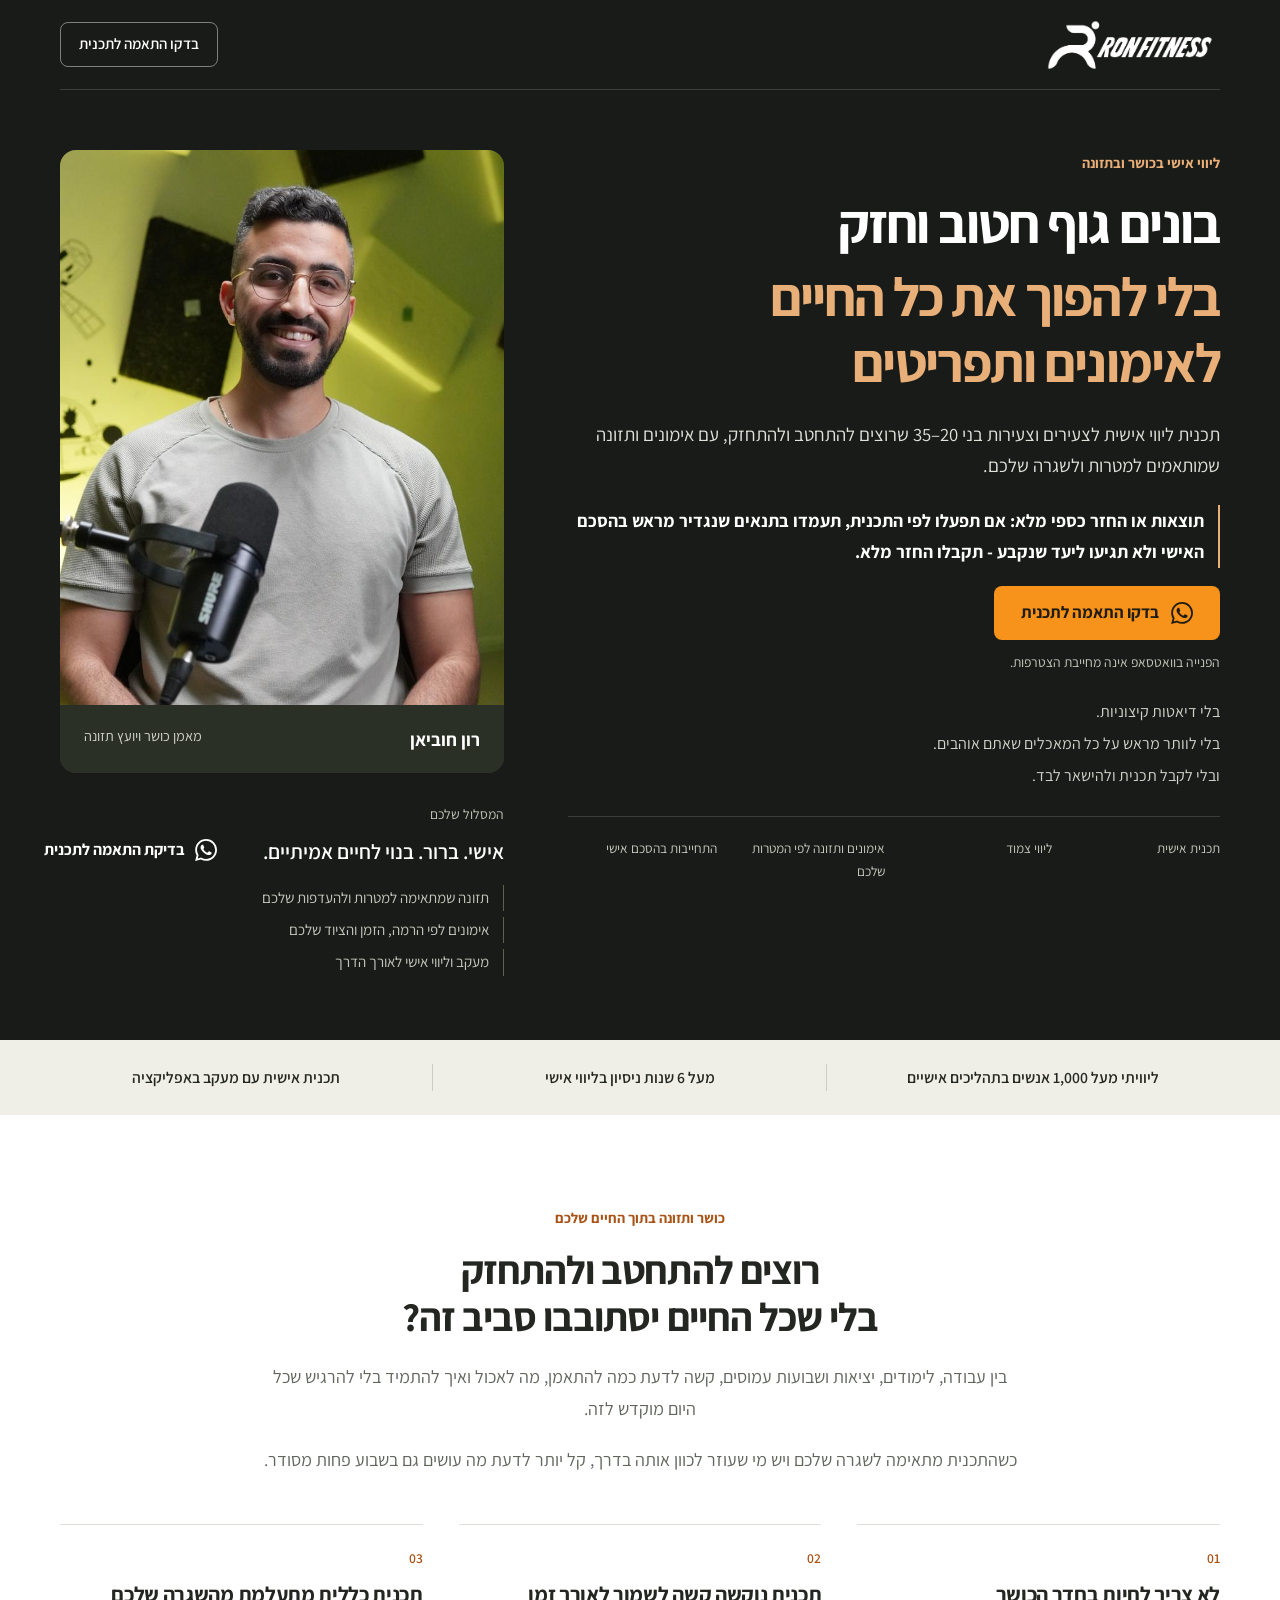
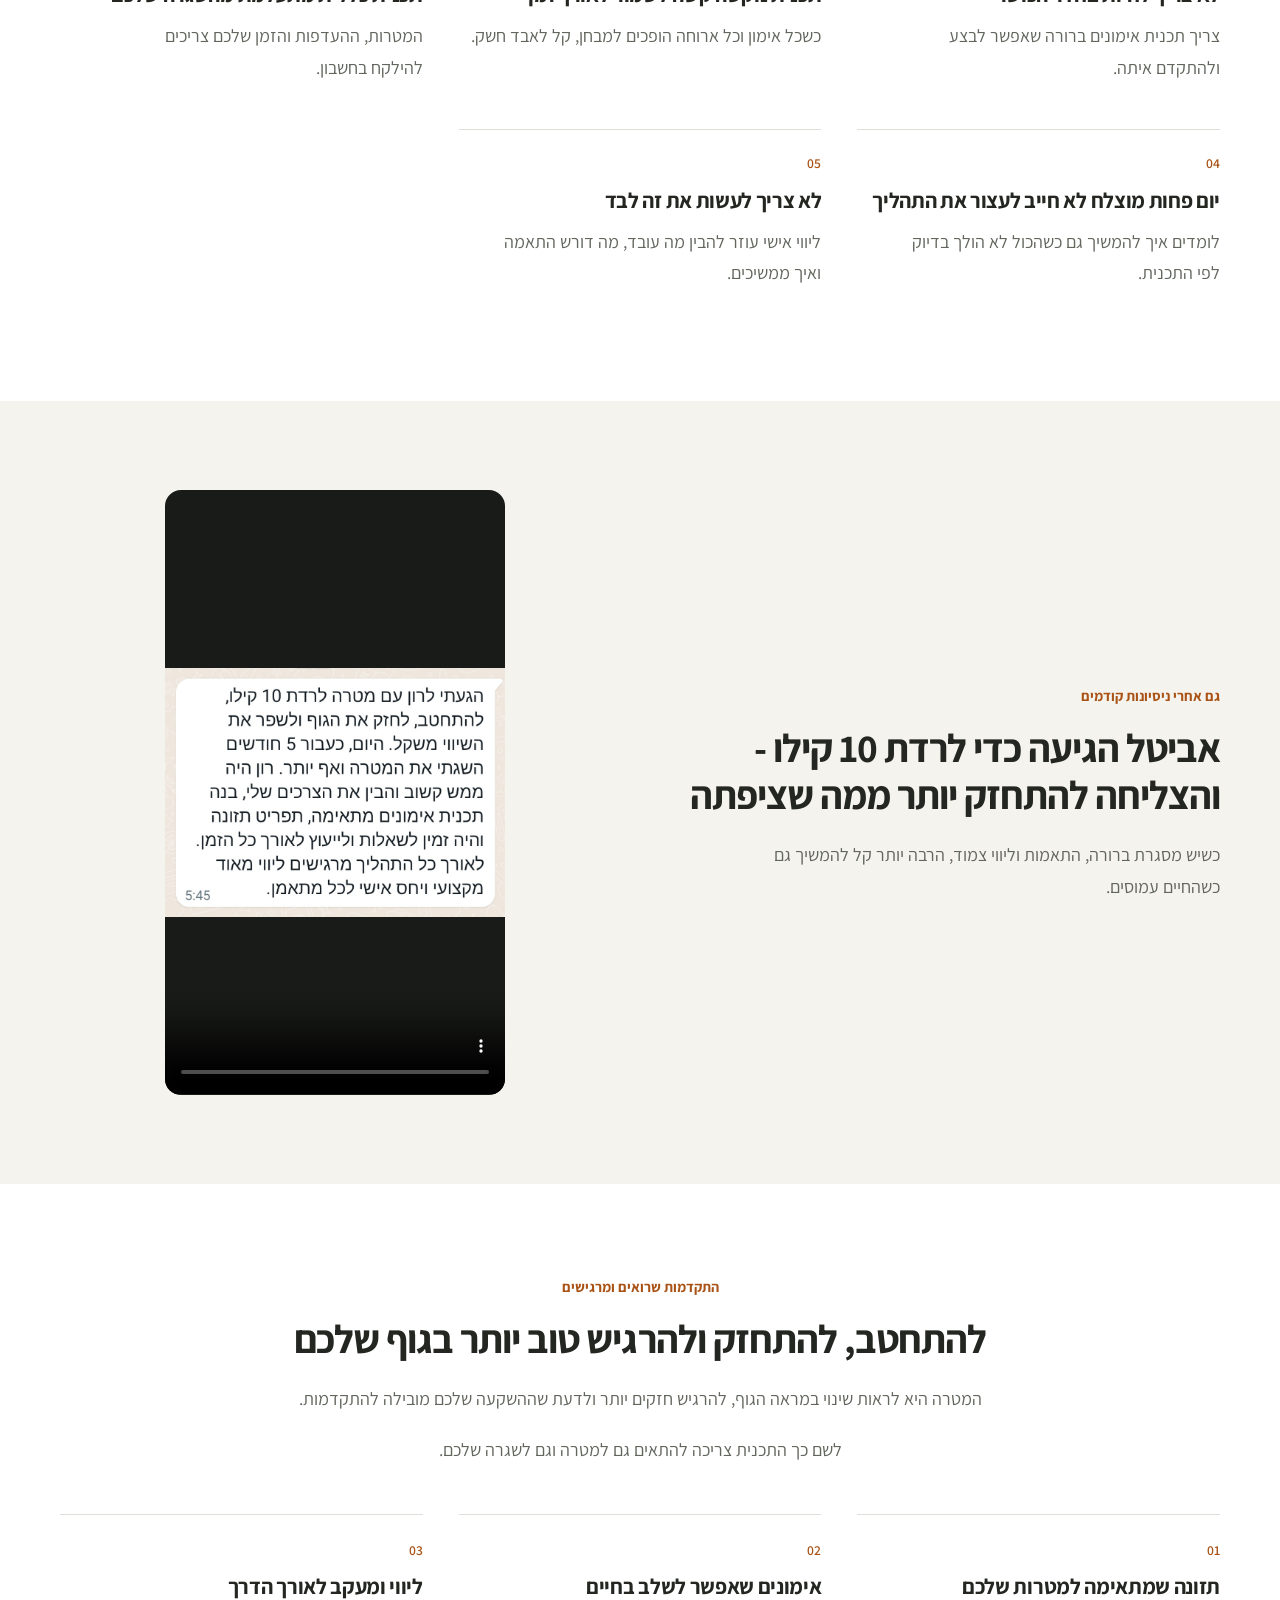
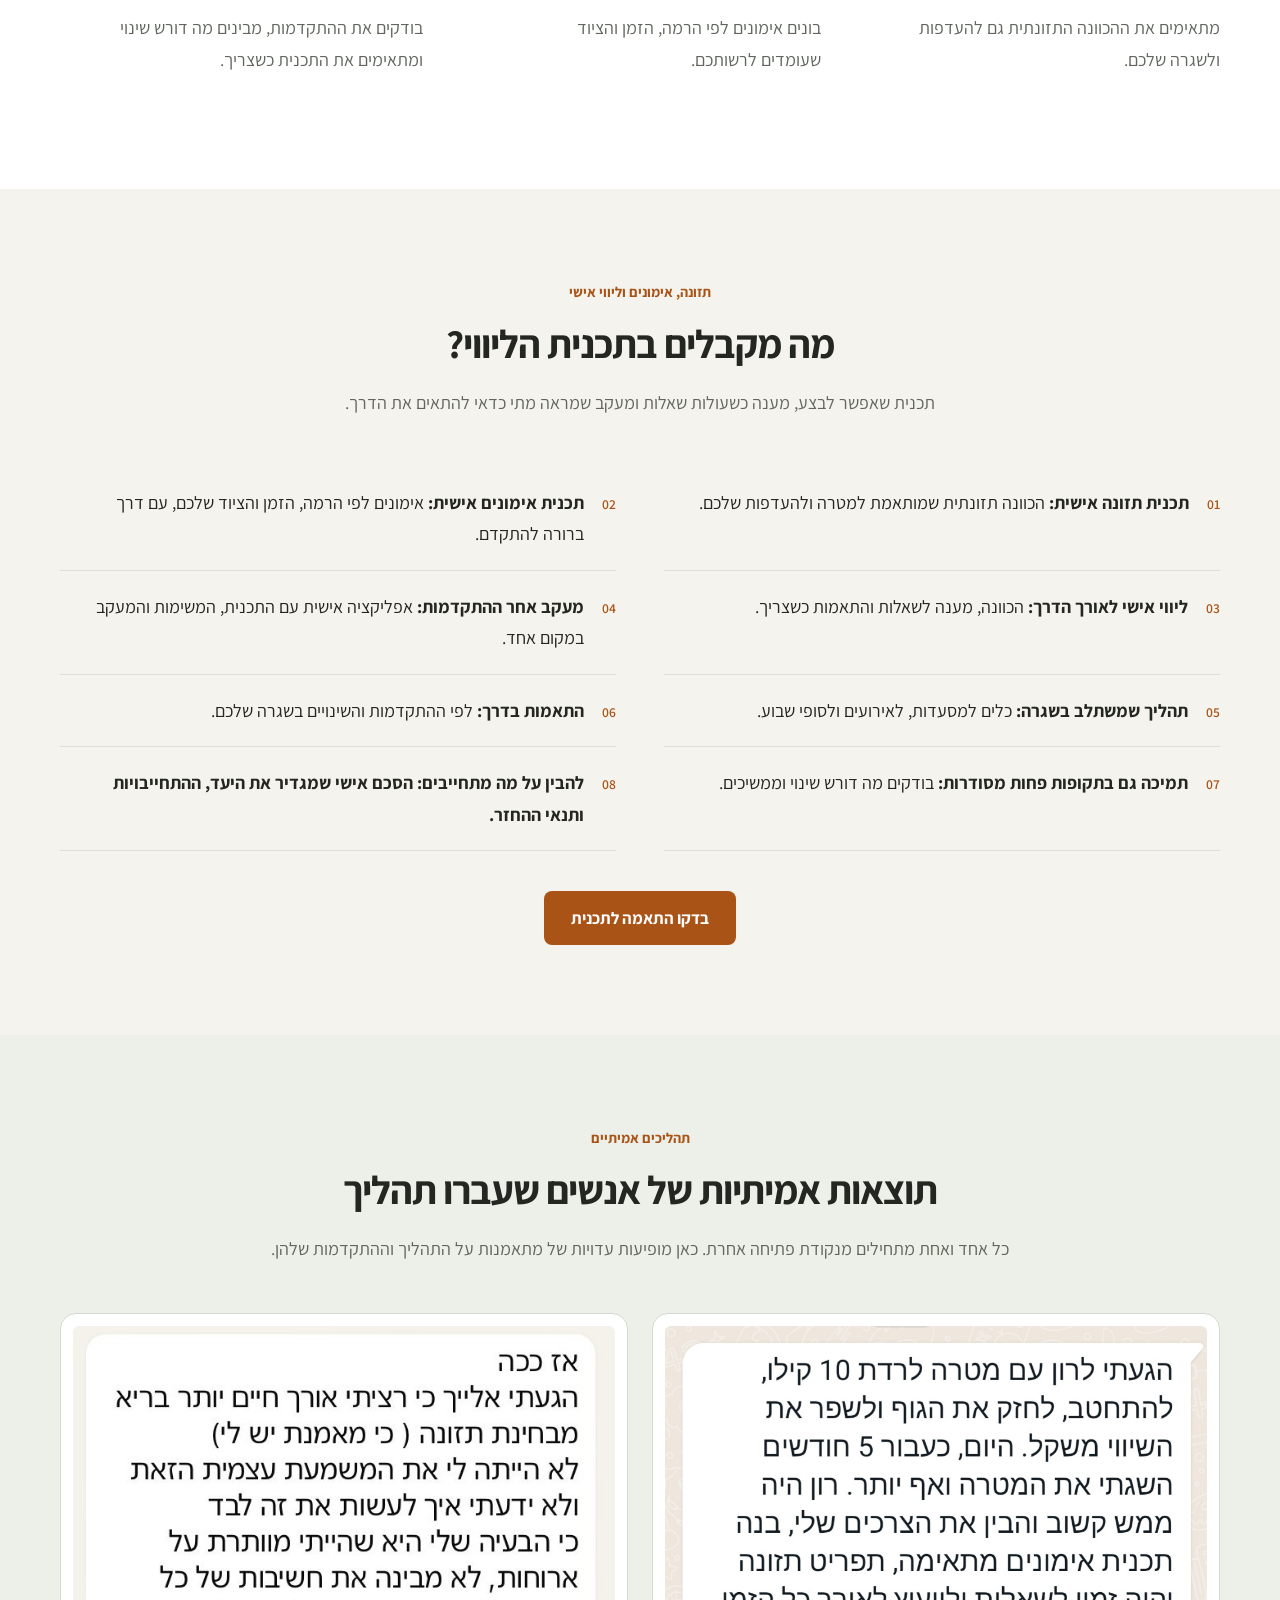
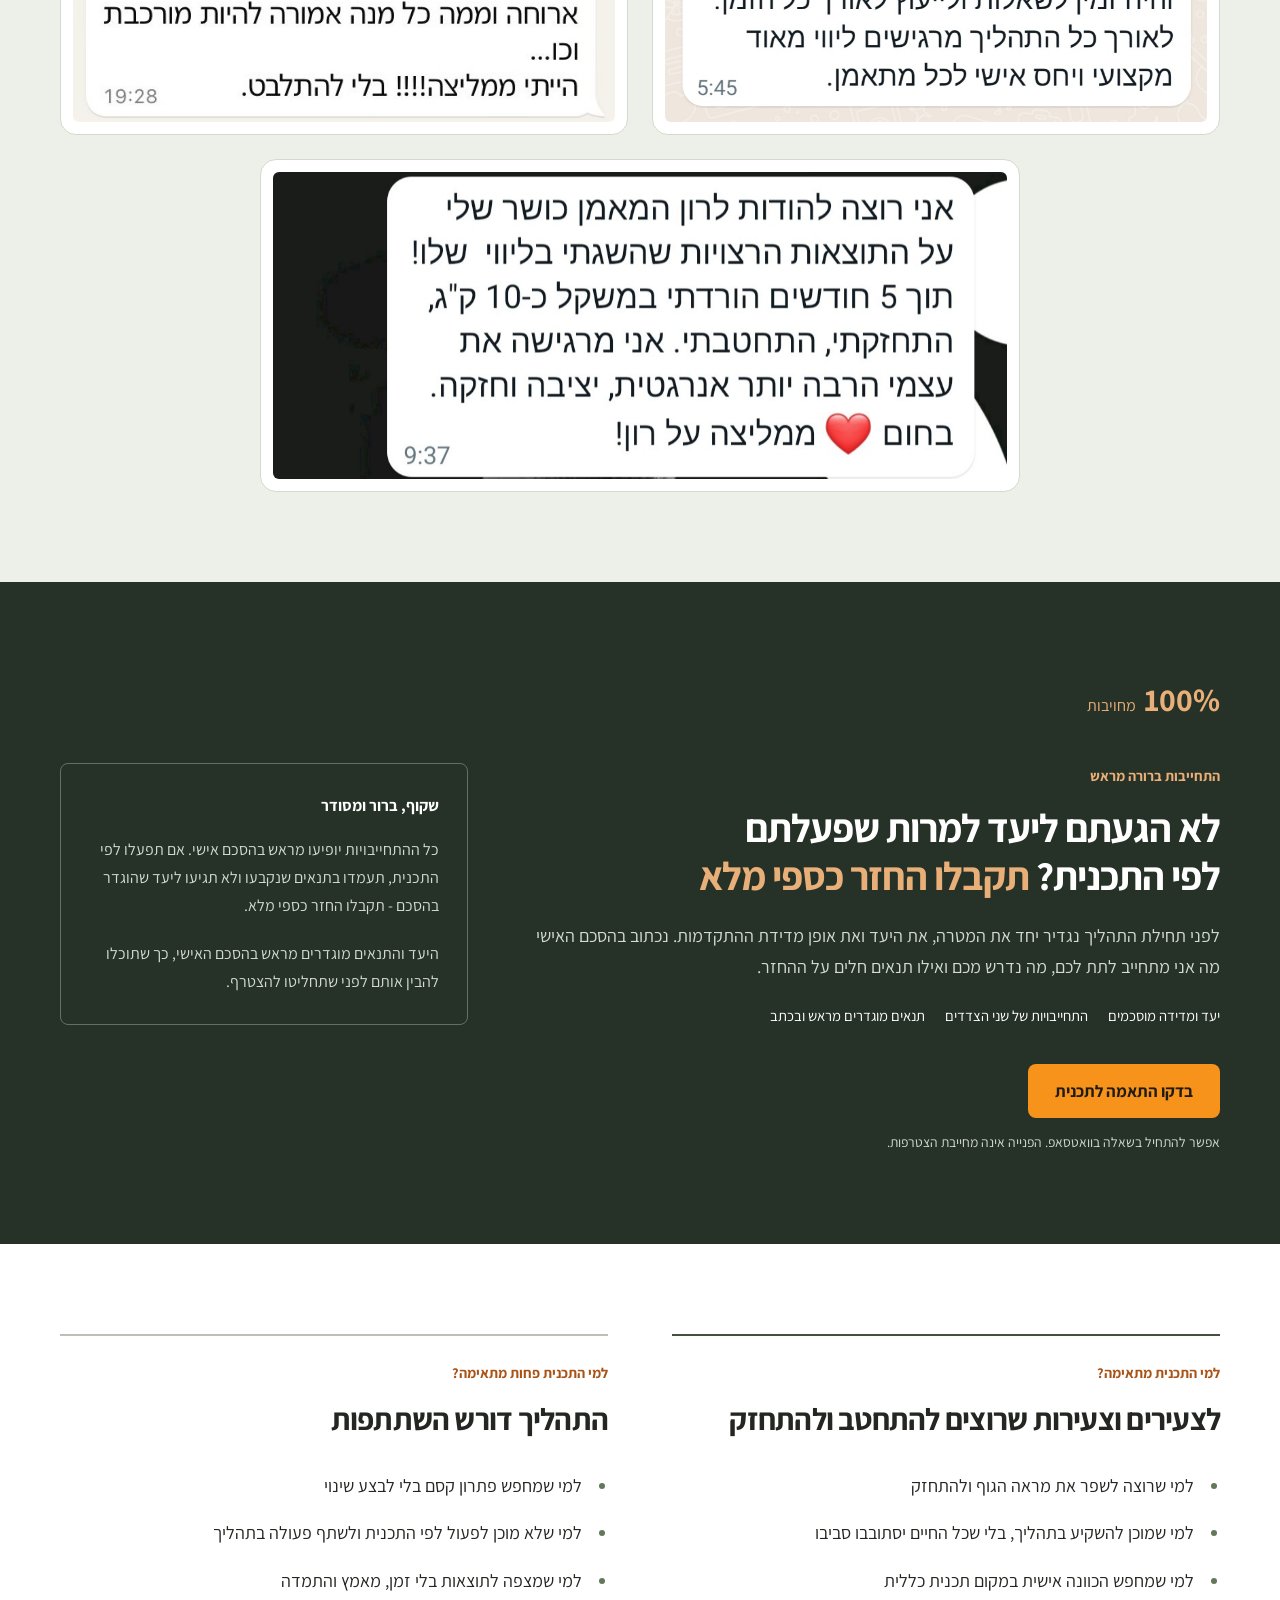
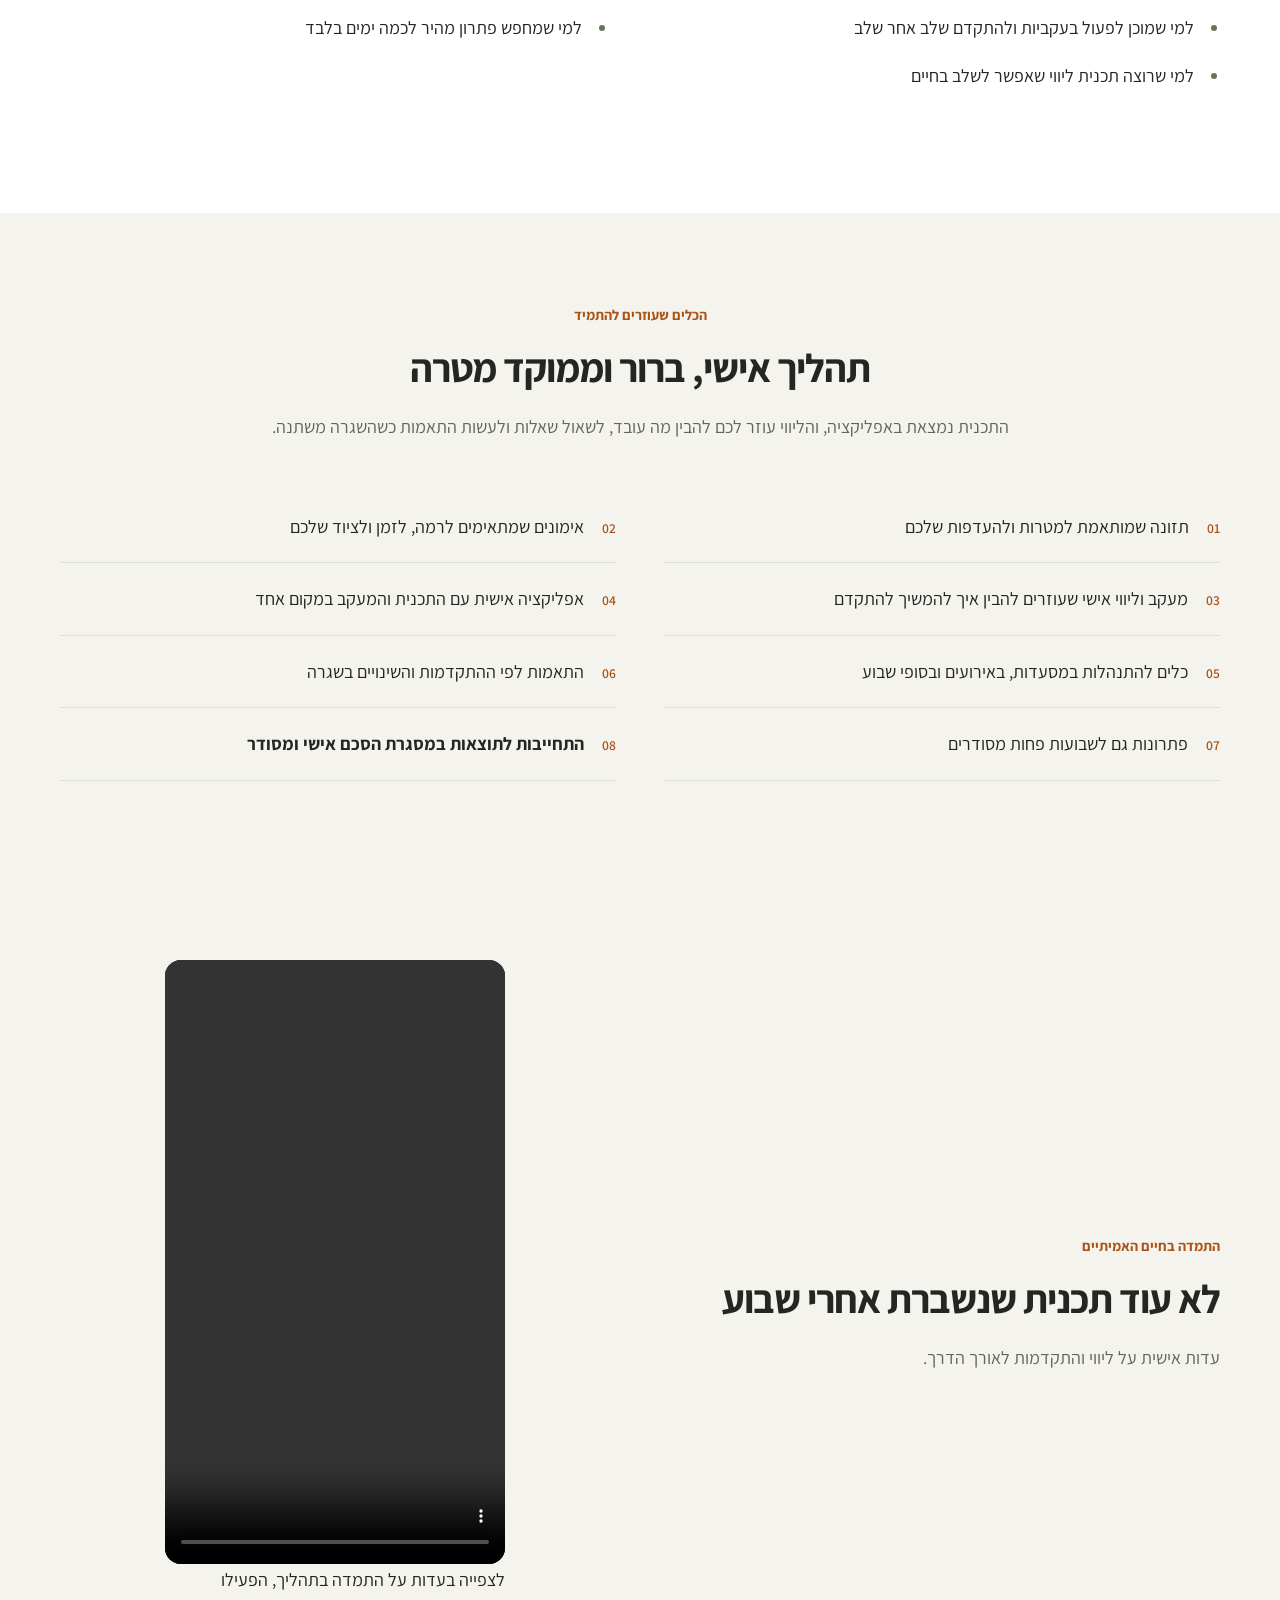
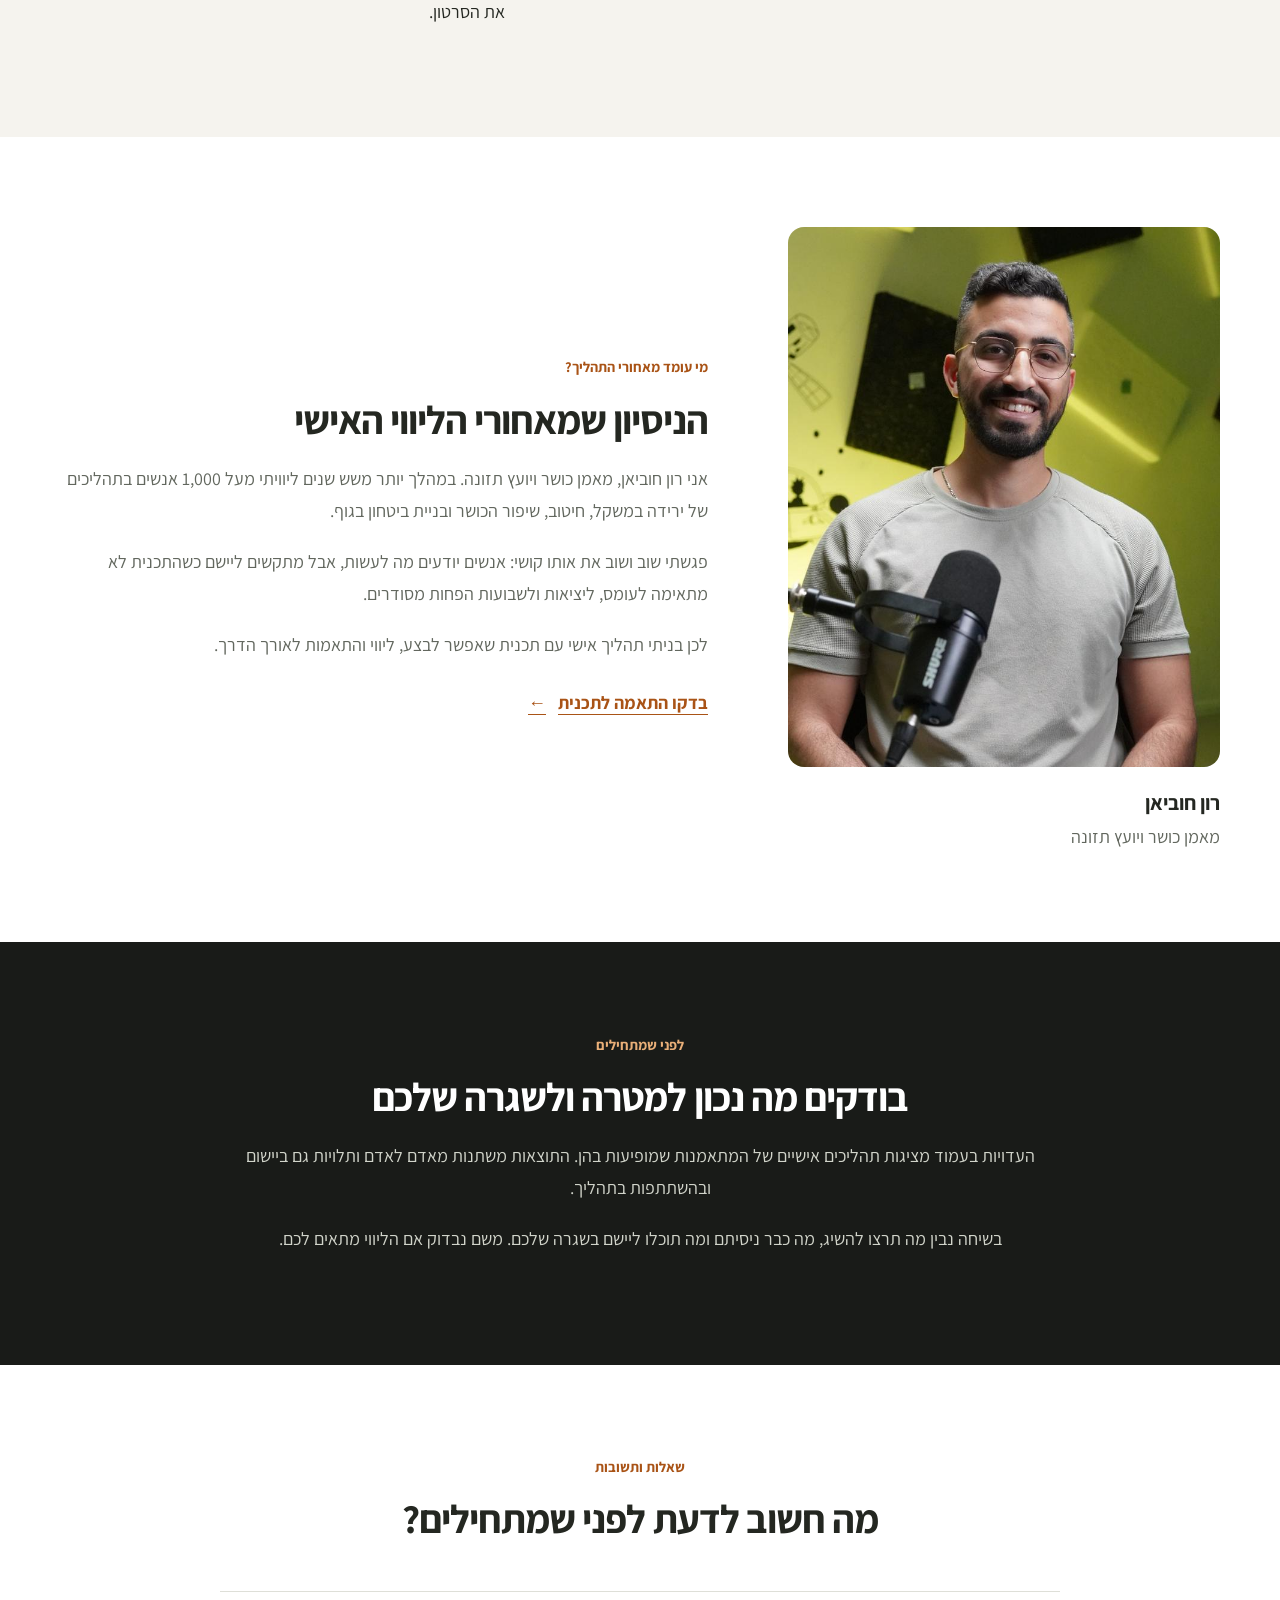
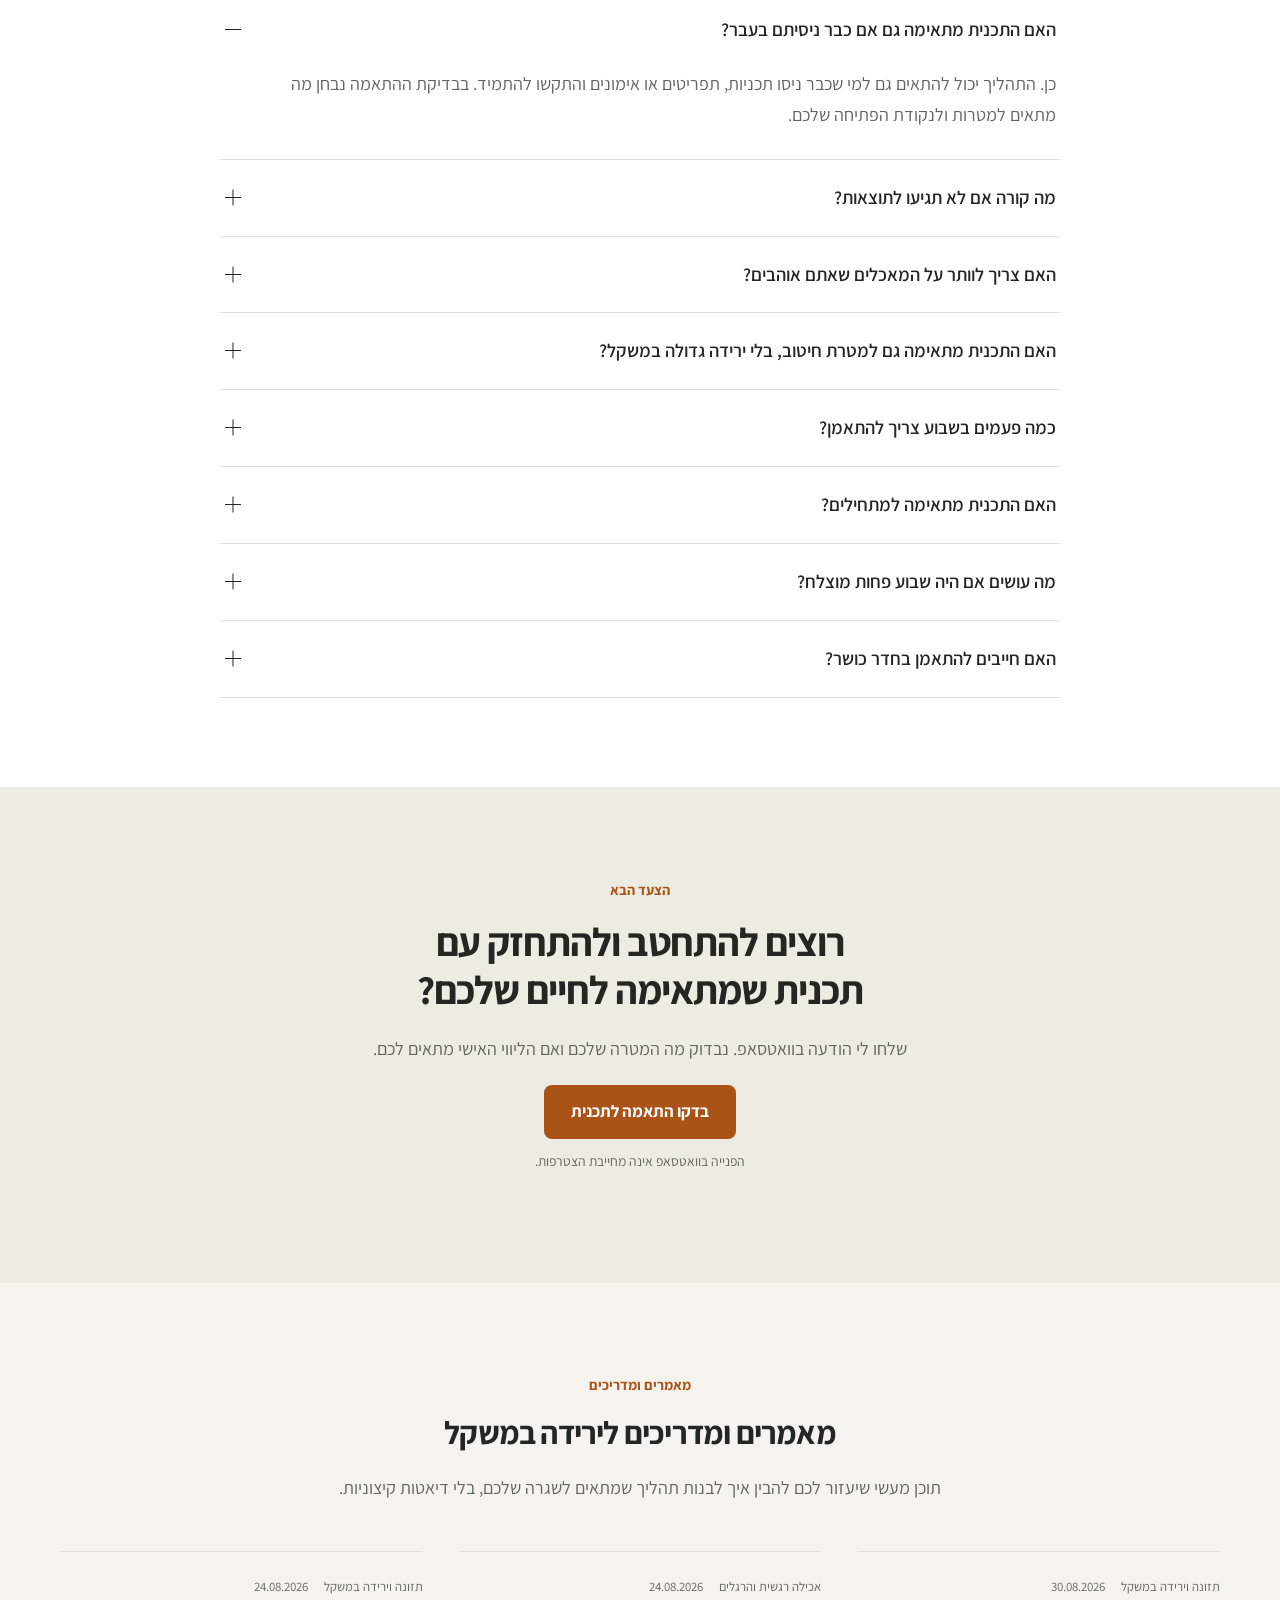
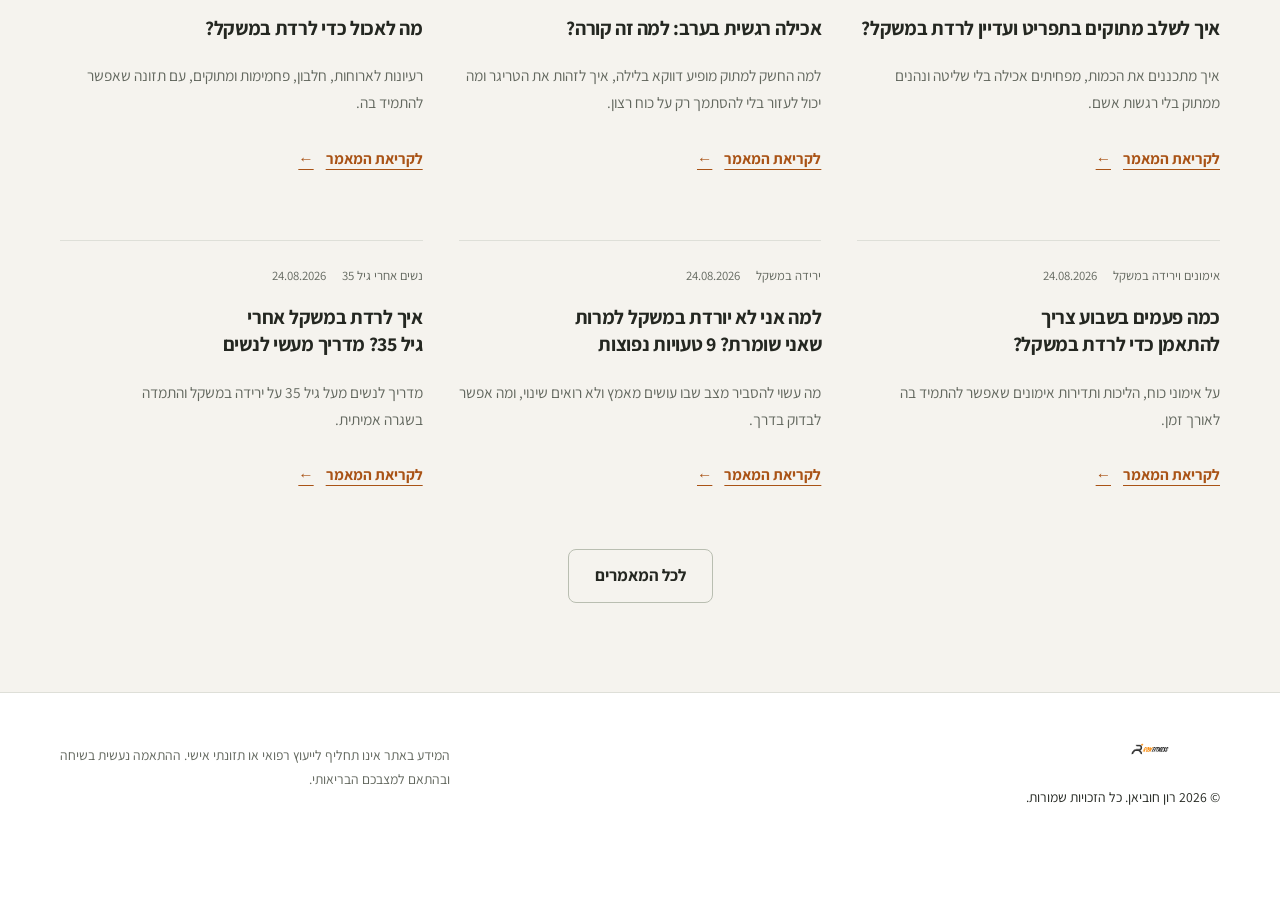
==== commit 65087930: "feat: adapt homepage copy for personal coaching audience" ====
--- a/index.html
+++ b/index.html
@@ -46,7 +46,7 @@
           target="_blank"
           rel="noopener noreferrer"
         >
-          בדיקת התאמה לתכנית
+          בדקו התאמה לתכנית
         </a>
       </div>
     </header>
@@ -55,47 +55,47 @@
       <section class="hero" id="top">
         <div class="container hero-grid">
           <div class="hero-copy reveal">
-            <p class="eyebrow">ליווי אישי בכושר ובתזונה לנשים</p>
+            <p class="eyebrow">ליווי אישי בכושר ובתזונה</p>
             <h1>
-              <span class="hero-title-line">לרדת במשקל ולהתמיד</span>
-              <span class="hero-title-line">בלי להתחיל מחדש בכל יום ראשון</span>
+              <span class="hero-title-line">בונים גוף חטוב וחזק</span>
+              <span class="hero-title-line">בלי להפוך את כל החיים לאימונים ותפריטים</span>
             </h1>
             <p class="hero-intro">
-              תכנית אישית לנשים שרוצות לרדת במשקל ולהתחטב בלי לבנות את כל החיים
-              סביב דיאטה. תזונה, אימונים וליווי שמתאימים לשגרה שלך.
+              תכנית ליווי אישית לצעירים וצעירות בני 20–35 שרוצים להתחטב ולהתחזק, עם אימונים ותזונה שמותאמים למטרות ולשגרה שלכם.
             </p>
-            <span class="hero-title-guarantee">תוצאות או החזר כספי לפי התנאים שנגדיר מראש בהסכם האישי.</span>
+            <span class="hero-title-guarantee">תוצאות או החזר כספי מלא: אם תפעלו לפי התכנית, תעמדו בתנאים שנגדיר מראש בהסכם האישי ולא תגיעו ליעד שנקבע - תקבלו החזר מלא.</span>
             <a class="button button-primary" data-whatsapp href="#" target="_blank" rel="noopener noreferrer">
               <svg viewBox="0 0 24 24" aria-hidden="true">
                 <path d="M20.52 3.48A11.82 11.82 0 0 0 12.1 0C5.55 0 .22 5.33.22 11.88c0 2.1.55 4.15 1.6 5.95L.12 24l6.32-1.66a11.9 11.9 0 0 0 5.65 1.44h.01c6.55 0 11.88-5.33 11.88-11.88 0-3.18-1.23-6.17-3.46-8.42ZM12.1 21.77h-.01a9.85 9.85 0 0 1-5.03-1.38l-.36-.21-3.75.98 1-3.65-.23-.38a9.82 9.82 0 0 1-1.51-5.25c0-5.45 4.44-9.89 9.9-9.89a9.82 9.82 0 0 1 6.99 2.9 9.83 9.83 0 0 1 2.9 7c-.01 5.45-4.45 9.88-9.9 9.88Zm5.42-7.41c-.3-.15-1.76-.87-2.03-.96-.27-.1-.47-.15-.67.15-.2.3-.77.96-.94 1.16-.17.2-.35.22-.65.07-.3-.15-1.25-.46-2.39-1.48a8.93 8.93 0 0 1-1.65-2.06c-.17-.3-.02-.46.13-.61.13-.13.3-.35.45-.52.15-.17.2-.3.3-.5.1-.2.05-.37-.02-.52-.08-.15-.67-1.61-.92-2.21-.24-.58-.48-.5-.67-.51h-.57c-.2 0-.52.07-.8.37-.27.3-1.04 1.02-1.04 2.48 0 1.47 1.07 2.88 1.22 3.08.15.2 2.1 3.2 5.08 4.49.71.3 1.26.49 1.7.63.71.22 1.36.19 1.87.11.57-.08 1.76-.72 2-1.41.25-.7.25-1.3.18-1.42-.08-.12-.28-.2-.58-.35Z" />
               </svg>
-              בדיקת התאמה לתכנית
+              בדקו התאמה לתכנית
             </a>
-            <p class="cta-note">הכפתור פותח הודעה מוכנה בוואטסאפ. הפנייה אינה מחייבת הצטרפות.</p>
+            <p class="cta-note">הפנייה בוואטסאפ אינה מחייבת הצטרפות.</p>
             <div class="hero-lead">
               <p>בלי דיאטות קיצוניות.</p>
-              <p>בלי לוותר על יציאות ועל האוכל שאת אוהבת.</p>
-              <p>ובלי לקבל תפריט ולהישאר לבד.</p>
+              <p>בלי לוותר מראש על כל המאכלים שאתם אוהבים.</p>
+              <p>ובלי לקבל תכנית ולהישאר לבד.</p>
             </div>
             <div class="micro-proof" aria-label="פרטי התהליך">
-              <span>תכנית מותאמת אישית</span>
-              <span>ליווי אישי צמוד לאורך כל הדרך</span>
-              <span>התאמות לפי ההתקדמות שלך</span>
+              <span>תכנית אישית</span>
+              <span>ליווי צמוד</span>
+              <span>אימונים ותזונה לפי המטרות שלכם</span>
+              <span>התחייבות בהסכם אישי</span>
             </div>
           </div>
 
           <div class="hero-visual" aria-label="רון חוביאן ועיקרי תכנית הליווי">
             <figure class="hero-portrait">
               <img src="./assets/ron-hubian-studio.jpg" alt="רון חוביאן בסטודיו" width="720" height="1280" fetchpriority="high" decoding="async" />
-              <figcaption><strong>רון חוביאן</strong><span>מומחה לירידה במשקל לנשים</span></figcaption>
+              <figcaption><strong>רון חוביאן</strong><span>מאמן כושר ויועץ תזונה</span></figcaption>
             </figure>
             <div class="goal-card">
-              <span class="goal-kicker">המסלול שלך</span>
+              <span class="goal-kicker">המסלול שלכם</span>
               <strong>אישי. <br />ברור. <br /><em>בנוי לחיים אמיתיים.</em></strong>
               <div class="goal-steps">
-                <span>תזונה שמתאימה לשגרה שלך</span>
-                <span>אימונים לפי הרמה והזמן שיש לך</span>
-                <span>מעקב וליווי שלא משאירים אותך לבד</span>
+                <span>תזונה שמתאימה למטרות ולהעדפות שלכם</span>
+                <span>אימונים לפי הרמה, הזמן והציוד שלכם</span>
+                <span>מעקב וליווי אישי לאורך הדרך</span>
               </div>
             </div>
           </div>
@@ -104,26 +104,26 @@
 
       <section class="trust-strip" aria-label="נתוני אמון בתהליך">
         <div class="container trust-strip-inner">
-          <span>עשרות נשים שהגיעו לגוף שהן אוהבות</span>
+          <span>ליוויתי מעל 1,000 אנשים בתהליכים אישיים</span>
           <span>מעל 6 שנות ניסיון בליווי אישי</span>
-          <span>תזונה, אימונים וליווי אישי באותה תכנית</span>
+          <span>תכנית אישית עם מעקב באפליקציה</span>
         </div>
       </section>
 
       <section class="section pain-section">
         <div class="container">
           <div class="section-heading pain-heading reveal">
-            <p class="eyebrow">אם נמאס לך להתחיל כל פעם מחדש</p>
-            <h2 class="pain-title"><span>את יודעת מה צריך לעשות</span><span>אבל משהו תמיד מחזיר אותך אחורה?</span></h2>
-            <p>כמה ימים את אוכלת מסודר ומתאמנת. ואז מגיע ערב מתיש, סוף שבוע או ארוחה שלא תכננת, ואת מרגישה שצריך להתחיל הכול מחדש.</p>
-            <p>זה לא בהכרח עניין של כוח רצון. לפעמים חסרה תכנית שיודעת לתת מענה גם לימים האלה.</p>
+            <p class="eyebrow">כושר ותזונה בתוך החיים שלכם</p>
+            <h2 class="pain-title"><span>רוצים להתחטב ולהתחזק</span><span>בלי שכל החיים יסתובבו סביב זה?</span></h2>
+            <p>בין עבודה, לימודים, יציאות ושבועות עמוסים, קשה לדעת כמה להתאמן, מה לאכול ואיך להתמיד בלי להרגיש שכל היום מוקדש לזה.</p>
+            <p>כשהתכנית מתאימה לשגרה שלכם ויש מי שעוזר לכוון אותה בדרך, קל יותר לדעת מה עושים גם בשבוע פחות מסודר.</p>
           </div>
           <div class="cards-grid pain-grid">
-            <article class="card pain-card reveal"><span class="card-number">01</span><h3>התכנית לא נכנסת ליומן</h3><p>האימונים והארוחות נראים טוב על הנייר, אבל קשה לשלב אותם בין העבודה לבית.</p></article>
-            <article class="card pain-card reveal"><span class="card-number">02</span><h3>ארוחה אחת הופכת לוויתור</h3><p>כשכל חריגה מרגישה כמו כישלון, קשה להמשיך גם בשאר היום.</p></article>
-            <article class="card pain-card reveal"><span class="card-number">03</span><h3>התפריט לא מתאים לך</h3><p>קשה להתמיד כשהאוכל שאת אוהבת והשעות שבהן את רעבה לא נכנסים לתכנון.</p></article>
-            <article class="card pain-card reveal"><span class="card-number">04</span><h3>אין תכנון ליציאות ולסופי שבוע</h3><p>את רוצה ליהנות במסעדה או באירוע ולדעת איך להמשיך אחריהם.</p></article>
-            <article class="card pain-card reveal"><span class="card-number">05</span><h3>כשיש תקיעות, את נשארת לבד</h3><p>את עושה מאמץ, אבל לא יודעת מה לשנות כדי להתקדם.</p></article>
+            <article class="card pain-card reveal"><span class="card-number">01</span><h3>לא צריך לחיות בחדר הכושר</h3><p>צריך תכנית אימונים ברורה שאפשר לבצע ולהתקדם איתה.</p></article>
+            <article class="card pain-card reveal"><span class="card-number">02</span><h3>תכנית נוקשה קשה לשמור לאורך זמן</h3><p>כשכל אימון וכל ארוחה הופכים למבחן, קל לאבד חשק.</p></article>
+            <article class="card pain-card reveal"><span class="card-number">03</span><h3>תכנית כללית מתעלמת מהשגרה שלכם</h3><p>המטרות, ההעדפות והזמן שלכם צריכים להילקח בחשבון.</p></article>
+            <article class="card pain-card reveal"><span class="card-number">04</span><h3>יום פחות מוצלח לא חייב לעצור את התהליך</h3><p>לומדים איך להמשיך גם כשהכול לא הולך בדיוק לפי התכנית.</p></article>
+            <article class="card pain-card reveal"><span class="card-number">05</span><h3>לא צריך לעשות את זה לבד</h3><p>ליווי אישי עוזר להבין מה עובד, מה דורש התאמה ואיך ממשיכים.</p></article>
           </div>
         </div>
       </section>
@@ -138,7 +138,7 @@
           <div class="video-card reveal">
             <video controls preload="none" poster="./assets/proof-1.jpg" playsinline aria-label="עדות של אביטל על תהליך הירידה במשקל">
               <source src="./assets/avital-edut.mp4" type="video/mp4" />
-              הדפדפן שלך לא תומך בניגון וידאו.
+              הדפדפן אינו תומך בניגון וידאו.
             </video>
           </div>
         </div>
@@ -147,42 +147,42 @@
       <section class="section solution-section">
         <div class="container">
           <div class="section-heading reveal">
-            <p class="eyebrow">איך התהליך עובד</p>
-            <h2>כך בונים תהליך שלא נשבר כשהשבוע לא מושלם</h2>
-            <p>את רוצה לראות שינוי במראה ובבגדים, להתחטב ולהרגיש חזקה ואנרגטית יותר. המטרה היא להתקדם בדרך שתוכלי גם להמשיך בה.</p>
-            <p>לכן הליווי לא מסתיים בקבלת תפריט ואימונים. מתאימים אותם לחיים שלך, בודקים מה עובד ומשנים כשצריך.</p>
+            <p class="eyebrow">התקדמות שרואים ומרגישים</p>
+            <h2>להתחטב, להתחזק ולהרגיש טוב יותר בגוף שלכם</h2>
+            <p>המטרה היא לראות שינוי במראה הגוף, להרגיש חזקים יותר ולדעת שההשקעה שלכם מובילה להתקדמות.</p>
+            <p>לשם כך התכנית צריכה להתאים גם למטרה וגם לשגרה שלכם.</p>
           </div>
           <div class="program-grid">
-            <article class="program-card reveal"><span>01</span><h3>מתאימים את התכנית לחיים שלך</h3><p>מתחילים מהשגרה שלך: מה את אוהבת לאכול, מה הרמה שלך וכמה זמן יש לך. לפי זה בונים תזונה ואימונים שאפשר לבצע.</p></article>
-            <article class="program-card reveal"><span>02</span><h3>עוקבים, בודקים ומתאימים</h3><p>בודקים יחד את ההתקדמות ומה מקשה עלייך. כשיש תקיעות או שינוי בשגרה, עושים התאמות במקום להשאיר אותך לנחש לבד.</p></article>
-            <article class="program-card reveal"><span>03</span><h3>ממשיכים גם כשהשבוע לא מושלם</h3><p>מתכננים מקום למתוקים, למסעדות ולסופי שבוע. ואם משהו לא הלך לפי התכנון, בודקים מה קרה, מתאימים וממשיכים.</p></article>
+            <article class="program-card reveal"><span>01</span><h3>תזונה שמתאימה למטרות שלכם</h3><p>מתאימים את ההכוונה התזונתית גם להעדפות ולשגרה שלכם.</p></article>
+            <article class="program-card reveal"><span>02</span><h3>אימונים שאפשר לשלב בחיים</h3><p>בונים אימונים לפי הרמה, הזמן והציוד שעומדים לרשותכם.</p></article>
+            <article class="program-card reveal"><span>03</span><h3>ליווי ומעקב לאורך הדרך</h3><p>בודקים את ההתקדמות, מבינים מה דורש שינוי ומתאימים את התכנית כשצריך.</p></article>
           </div>
         </div>
       </section>
 
       <section class="section included-section">
         <div class="container">
-          <div class="section-heading reveal"><p class="eyebrow">תזונה, אימונים וליווי אישי</p><h2>מה תקבלי בפועל</h2><p>תכנית לביצוע, מקום לשאלות ומעקב שעוזר להבין מה צריך להתאים בדרך.</p></div>
+          <div class="section-heading reveal"><p class="eyebrow">תזונה, אימונים וליווי אישי</p><h2>מה מקבלים בתכנית הליווי?</h2><p>תכנית שאפשר לבצע, מענה כשעולות שאלות ומעקב שמראה מתי כדאי להתאים את הדרך.</p></div>
           <div class="included-panel reveal">
-            <div class="included-item"><span>01</span><p><strong>לדעת מה לאכול:</strong> תכנית תזונה אישית וגמישה שמתאימה להעדפות ולשגרה שלך.</p></div>
-            <div class="included-item"><span>02</span><p><strong>לדעת איך להתאמן:</strong> תכנית לבית או לחדר הכושר, לפי הרמה, הזמן והציוד שלך.</p></div>
-            <div class="included-item"><span>03</span><p><strong>לא להישאר לבד עם הקושי:</strong> ליווי אישי לשאלות, תקיעות ושבועות עמוסים.</p></div>
-            <div class="included-item"><span>04</span><p><strong>לראות את ההתקדמות:</strong> אפליקציה אישית עם התכנית, המשימות והמעקב במקום אחד.</p></div>
-            <div class="included-item"><span>05</span><p><strong>לצאת וליהנות עם תכנון:</strong> כלים להתנהלות במסעדות, באירועים ובסופי שבוע.</p></div>
-            <div class="included-item"><span>06</span><p><strong>לשמור על תכנית שמתאימה לך:</strong> התאמות לפי ההתקדמות והשינויים בשגרה.</p></div>
-            <div class="included-item"><span>07</span><p><strong>לדעת איך לחזור:</strong> פתרונות לחשקים ולימים שלא הלכו לפי התכנון.</p></div>
+            <div class="included-item"><span>01</span><p><strong>תכנית תזונה אישית:</strong> הכוונה תזונתית שמותאמת למטרה ולהעדפות שלכם.</p></div>
+            <div class="included-item"><span>02</span><p><strong>תכנית אימונים אישית:</strong> אימונים לפי הרמה, הזמן והציוד שלכם, עם דרך ברורה להתקדם.</p></div>
+            <div class="included-item"><span>03</span><p><strong>ליווי אישי לאורך הדרך:</strong> הכוונה, מענה לשאלות והתאמות כשצריך.</p></div>
+            <div class="included-item"><span>04</span><p><strong>מעקב אחר ההתקדמות:</strong> אפליקציה אישית עם התכנית, המשימות והמעקב במקום אחד.</p></div>
+            <div class="included-item"><span>05</span><p><strong>תהליך שמשתלב בשגרה:</strong> כלים למסעדות, לאירועים ולסופי שבוע.</p></div>
+            <div class="included-item"><span>06</span><p><strong>התאמות בדרך:</strong> לפי ההתקדמות והשינויים בשגרה שלכם.</p></div>
+            <div class="included-item"><span>07</span><p><strong>תמיכה גם בתקופות פחות מסודרות:</strong> בודקים מה דורש שינוי וממשיכים.</p></div>
             <div class="included-item included-item-featured"><span>08</span><p><strong>להבין על מה מתחייבים:</strong> הסכם אישי שמגדיר את היעד, ההתחייבויות ותנאי ההחזר.</p></div>
           </div>
-          <div class="center-cta reveal"><a class="button button-primary" data-whatsapp href="#" target="_blank" rel="noopener noreferrer">בדיקת התאמה לתכנית</a></div>
+          <div class="center-cta reveal"><a class="button button-primary" data-whatsapp href="#" target="_blank" rel="noopener noreferrer">בדקו התאמה לתכנית</a></div>
         </div>
       </section>
 
       <section class="section social-proof-section">
         <div class="container">
           <div class="section-heading reveal">
-            <p class="eyebrow">במילים של המתאמנות</p>
-            <h2>על השינוי בגוף ועל הליווי בדרך אליו</h2>
-            <p>בהודעות שלהן תוכלי לקרוא על ירידה במשקל, התחזקות והתאמה אישית. שימי לב גם למה שהן מספרות על התמיכה שקיבלו לאורך התהליך.</p>
+            <p class="eyebrow">תהליכים אמיתיים</p>
+            <h2>תוצאות אמיתיות של אנשים שעברו תהליך</h2>
+            <p>כל אחד ואחת מתחילים מנקודת פתיחה אחרת. כאן מופיעות עדויות של מתאמנות על התהליך וההתקדמות שלהן.</p>
           </div>
           <div class="proof-grid reveal" aria-label="עדויות ותוצאות מהתכנית">
             <figure class="proof-card"><img src="./assets/proof-1.jpg" alt="הודעת עדות על ירידה במשקל ותהליך אישי" width="921" height="674" loading="lazy" decoding="async" /></figure>
@@ -197,17 +197,17 @@
           <div class="guarantee-card reveal">
             <div class="guarantee-seal" aria-hidden="true"><span>100%</span><small>מחויבות</small></div>
             <div class="guarantee-copy">
-              <p class="eyebrow">התחייבות לתוצאות</p>
-              <h2>אם תעמדי בתנאי התכנית ולא תגיעי ליעד שהוגדר, <span>תקבלי החזר כספי מלא</span></h2>
-              <p>לפני שמתחילים נגדיר יחד את היעד ואת הדרך למדוד התקדמות. נכתוב בהסכם האישי מה אני מתחייב לתת לך, מה נדרש ממך ואילו תנאים חלים על ההחזר.</p>
+              <p class="eyebrow">התחייבות ברורה מראש</p>
+              <h2>לא הגעתם ליעד למרות שפעלתם לפי התכנית? <span>תקבלו החזר כספי מלא</span></h2>
+              <p>לפני תחילת התהליך נגדיר יחד את המטרה, את היעד ואת אופן מדידת ההתקדמות. נכתוב בהסכם האישי מה אני מתחייב לתת לכם, מה נדרש מכם ואילו תנאים חלים על ההחזר.</p>
               <div class="guarantee-highlights"><span>יעד ומדידה מוסכמים</span><span>התחייבויות של שני הצדדים</span><span>תנאים מוגדרים מראש ובכתב</span></div>
             </div>
             <div class="terms-box">
               <strong>שקוף, ברור ומסודר</strong>
-              <p>כל ההתחייבויות יופיעו מראש בהסכם אישי. אם תפעלי לפי התכנית, תעמדי בהתחייבויות שנקבעו ולא תגיעי ליעד שהוגדר בהסכם - תקבלי החזר כספי מלא.</p>
-              <p>כך תוכלי להבין את ההתחייבות ואת התנאים לפני שתחליטי להצטרף.</p>
-            </div>
-            <div class="guarantee-cta"><a class="button button-light" data-whatsapp href="#" target="_blank" rel="noopener noreferrer">בדיקת התאמה לתכנית</a><p>אפשר להתחיל בשאלה בוואטסאפ. הפנייה אינה מחייבת הצטרפות.</p></div>
+              <p>כל ההתחייבויות יופיעו מראש בהסכם אישי. אם תפעלו לפי התכנית, תעמדו בתנאים שנקבעו ולא תגיעו ליעד שהוגדר בהסכם - תקבלו החזר כספי מלא.</p>
+              <p>היעד והתנאים מוגדרים מראש בהסכם האישי, כך שתוכלו להבין אותם לפני שתחליטו להצטרף.</p>
+            </div>
+            <div class="guarantee-cta"><a class="button button-light" data-whatsapp href="#" target="_blank" rel="noopener noreferrer">בדקו התאמה לתכנית</a><p>אפשר להתחיל בשאלה בוואטסאפ. הפנייה אינה מחייבת הצטרפות.</p></div>
           </div>
         </div>
       </section>
@@ -215,23 +215,23 @@
       <section class="section fit-section">
         <div class="container">
           <div class="fit-grid">
-            <article class="fit-card fit-yes reveal"><p class="eyebrow">למי התכנית מתאימה?</p><h2>לנשים שרוצות שינוי שאפשר לראות ולהרגיש</h2><ul><li>לרדת במשקל בצורה מסודרת</li><li>להתחטב ולשפר את מראה הגוף</li><li>להרגיש טוב יותר בבגדים ובמראה</li><li>לקבל תכנית שאפשר לבצע גם בשגרה אמיתית</li><li>לקבל ליווי אישי ולא להתמודד לבד</li></ul></article>
-            <article class="fit-card fit-no reveal"><p class="eyebrow">מה התהליך דורש ממך?</p><h2>לא שלמות. כן השתתפות.</h2><ul><li>להיות מוכנה לבצע את הצעדים שנקבע יחד</li><li>לשתף גם במה שלא עובד, כדי שנוכל להתאים את התכנית</li><li>לעקוב אחרי ההתקדמות וליישם את ההתאמות</li><li>התהליך פחות מתאים אם את מחפשת פתרון מהיר לכמה ימים בלבד</li></ul></article>
+            <article class="fit-card fit-yes reveal"><p class="eyebrow">למי התכנית מתאימה?</p><h2>לצעירים וצעירות שרוצים להתחטב ולהתחזק</h2><ul><li>למי שרוצה לשפר את מראה הגוף ולהתחזק</li><li>למי שמוכן להשקיע בתהליך, בלי שכל החיים יסתובבו סביבו</li><li>למי שמחפש הכוונה אישית במקום תכנית כללית</li><li>למי שמוכן לפעול בעקביות ולהתקדם שלב אחר שלב</li><li>למי שרוצה תכנית ליווי שאפשר לשלב בחיים</li></ul></article>
+            <article class="fit-card fit-no reveal"><p class="eyebrow">למי התכנית פחות מתאימה?</p><h2>התהליך דורש השתתפות</h2><ul><li>למי שמחפש פתרון קסם בלי לבצע שינוי</li><li>למי שלא מוכן לפעול לפי התכנית ולשתף פעולה בתהליך</li><li>למי שמצפה לתוצאות בלי זמן, מאמץ והתמדה</li><li>למי שמחפש פתרון מהיר לכמה ימים בלבד</li></ul></article>
           </div>
         </div>
       </section>
 
       <section class="section included-section" id="personal-coaching">
         <div class="container">
-          <div class="section-heading reveal"><p class="eyebrow">מה תקבלי בתכנית?</p><h2>כל מה שצריך כדי להפוך ירידה במשקל לתהליך שאפשר להחזיק</h2></div>
+          <div class="section-heading reveal"><p class="eyebrow">הכלים שעוזרים להתמיד</p><h2>תהליך אישי, ברור וממוקד מטרה</h2><p>התכנית נמצאת באפליקציה, והליווי עוזר לכם להבין מה עובד, לשאול שאלות ולעשות התאמות כשהשגרה משתנה.</p></div>
           <div class="included-panel reveal">
-            <div class="included-item"><span>01</span><p>תכנית תזונה אישית וגמישה</p></div>
-            <div class="included-item"><span>02</span><p>תכנית אימונים אישית לבית או לחדר הכושר</p></div>
-            <div class="included-item"><span>03</span><p>ליווי אישי לאורך הדרך</p></div>
-            <div class="included-item"><span>04</span><p>אפליקציה אישית למעקב ולמקסום התוצאות</p></div>
-            <div class="included-item"><span>05</span><p>כלים להתמודדות עם יציאות, מסעדות וסופי שבוע</p></div>
-            <div class="included-item"><span>06</span><p>התאמות לפי ההתקדמות והתוצאות</p></div>
-            <div class="included-item"><span>07</span><p>פתרונות לחשקים ולשבועות פחות מוצלחים</p></div>
+            <div class="included-item"><span>01</span><p>תזונה שמותאמת למטרות ולהעדפות שלכם</p></div>
+            <div class="included-item"><span>02</span><p>אימונים שמתאימים לרמה, לזמן ולציוד שלכם</p></div>
+            <div class="included-item"><span>03</span><p>מעקב וליווי אישי שעוזרים להבין איך להמשיך להתקדם</p></div>
+            <div class="included-item"><span>04</span><p>אפליקציה אישית עם התכנית והמעקב במקום אחד</p></div>
+            <div class="included-item"><span>05</span><p>כלים להתנהלות במסעדות, באירועים ובסופי שבוע</p></div>
+            <div class="included-item"><span>06</span><p>התאמות לפי ההתקדמות והשינויים בשגרה</p></div>
+            <div class="included-item"><span>07</span><p>פתרונות גם לשבועות פחות מסודרים</p></div>
             <div class="included-item included-item-featured"><span>08</span><p>התחייבות לתוצאות במסגרת הסכם אישי ומסודר</p></div>
           </div>
         </div>
@@ -239,21 +239,21 @@
 
       <section class="section testimony-section">
         <div class="container">
-          <div class="section-heading reveal"><p class="eyebrow">התמדה בחיים האמיתיים</p><h2>לא עוד תכנית שנשברת אחרי שבוע</h2><p>נשים מספרות איך מסגרת אישית עוזרת להתמיד לאורך זמן.</p></div>
-          <div class="video-card reveal"><video controls preload="none" playsinline aria-label="עדות על התמדה בתהליך"><source src="./assets/daniel-edut.mp4" type="video/mp4" />הדפדפן שלך לא תומך בניגון וידאו.</video><p>לצפייה בעדות על התמדה בתהליך, לחצי על כפתור הניגון.</p></div>
+          <div class="section-heading reveal"><p class="eyebrow">התמדה בחיים האמיתיים</p><h2>לא עוד תכנית שנשברת אחרי שבוע</h2><p>עדות אישית על ליווי והתקדמות לאורך הדרך.</p></div>
+          <div class="video-card reveal"><video controls preload="none" playsinline aria-label="עדות על התמדה בתהליך"><source src="./assets/daniel-edut.mp4" type="video/mp4" />הדפדפן אינו תומך בניגון וידאו.</video><p>לצפייה בעדות על התמדה בתהליך, הפעילו את הסרטון.</p></div>
         </div>
       </section>
 
       <section class="section about-section">
         <div class="container about-grid">
-          <div class="about-photo-wrap reveal"><div class="about-photo"><img src="./assets/ron-hubian-studio.jpg" alt="רון חוביאן, מאמן כושר ויועץ תזונה" width="720" height="1280" loading="lazy" decoding="async" /></div><div class="about-signature"><strong>רון חוביאן</strong><span>מומחה לירידה במשקל לנשים</span></div></div>
-          <div class="about-copy reveal"><p class="eyebrow">מי עומד מאחורי התהליך?</p><h2>אחרי מאות תהליכים אישיים, הבעיה כמעט אף פעם לא הייתה ידע</h2><p>אני רון חוביאן, מאמן כושר ויועץ תזונה. במהלך יותר משש שנים ליוויתי מעל 1,000 אנשים בתהליכים של ירידה במשקל, חיטוב, שיפור הכושר ובניית ביטחון בגוף.</p><p>שוב ושוב ראיתי נשים שיודעות מה צריך לעשות, אבל נשברות כי התכנית לא מתאימה לחיים שלהן: עומס, יציאות, חשקים, עייפות ושבועות לא מושלמים.</p><p>לכן בניתי תהליך אישי וברור שמטרתו לעזור לך להתמיד בתוך החיים שלך ולא לחכות לשבוע מושלם שלא באמת מגיע.</p><a class="text-link" data-whatsapp href="#" target="_blank" rel="noopener noreferrer">בדיקת התאמה לתכנית <span aria-hidden="true">←</span></a></div>
+          <div class="about-photo-wrap reveal"><div class="about-photo"><img src="./assets/ron-hubian-studio.jpg" alt="רון חוביאן, מאמן כושר ויועץ תזונה" width="720" height="1280" loading="lazy" decoding="async" /></div><div class="about-signature"><strong>רון חוביאן</strong><span>מאמן כושר ויועץ תזונה</span></div></div>
+          <div class="about-copy reveal"><p class="eyebrow">מי עומד מאחורי התהליך?</p><h2>הניסיון שמאחורי הליווי האישי</h2><p>אני רון חוביאן, מאמן כושר ויועץ תזונה. במהלך יותר משש שנים ליוויתי מעל 1,000 אנשים בתהליכים של ירידה במשקל, חיטוב, שיפור הכושר ובניית ביטחון בגוף.</p><p>פגשתי שוב ושוב את אותו קושי: אנשים יודעים מה לעשות, אבל מתקשים ליישם כשהתכנית לא מתאימה לעומס, ליציאות ולשבועות הפחות מסודרים.</p><p>לכן בניתי תהליך אישי עם תכנית שאפשר לבצע, ליווי והתאמות לאורך הדרך.</p><a class="text-link" data-whatsapp href="#" target="_blank" rel="noopener noreferrer">בדקו התאמה לתכנית <span aria-hidden="true">←</span></a></div>
         </div>
       </section>
 
       <section class="section scarcity-section">
         <div class="container">
-          <div class="scarcity-card reveal"><p class="eyebrow">עשרות סיפורי הצלחה</p><h2>נשים שכבר עברו את התהליך והתקדמו בדרך שמתאימה לחיים שלהן</h2><p>העדויות בעמוד משקפות תהליכים אמיתיים של נשים שקיבלו תכנית אישית, ליווי והתאמות לאורך הדרך. התוצאות משתנות מאישה לאישה ותלויות גם ביישום ובהשתתפות בתהליך.</p><p>בשיחה נבדוק מה חשוב לך להשיג ומה תוכלי ליישם בשגרה שלך. זו נקודת ההתחלה לבדיקת ההתאמה האישית שלך לתהליך.</p></div>
+          <div class="scarcity-card reveal"><p class="eyebrow">לפני שמתחילים</p><h2>בודקים מה נכון למטרה ולשגרה שלכם</h2><p>העדויות בעמוד מציגות תהליכים אישיים של המתאמנות שמופיעות בהן. התוצאות משתנות מאדם לאדם ותלויות גם ביישום ובהשתתפות בתהליך.</p><p>בשיחה נבין מה תרצו להשיג, מה כבר ניסיתם ומה תוכלו ליישם בשגרה שלכם. משם נבדוק אם הליווי מתאים לכם.</p></div>
         </div>
       </section>
 
@@ -261,36 +261,36 @@
         <div class="container">
           <div class="section-heading reveal"><p class="eyebrow">שאלות ותשובות</p><h2>מה חשוב לדעת לפני שמתחילים?</h2></div>
           <div class="faq-list reveal">
-            <article class="faq-item is-open"><h3><button class="faq-question" type="button" id="faq-question-1" aria-expanded="true" aria-controls="faq-answer-1">האם התכנית מתאימה גם אם ניסיתי כבר הרבה דברים?<span class="faq-icon" aria-hidden="true"></span></button></h3><div class="faq-answer" id="faq-answer-1" role="region" aria-labelledby="faq-question-1"><p>התהליך מיועד גם למי שכבר ניסתה דיאטות, תפריטים או אתגרים. בבדיקת ההתאמה נבין מה הקשה עלייך להתמיד, כדי לבדוק אם הליווי וההתאמות כאן נותנים מענה לקושי שלך.</p></div></article>
-            <article class="faq-item"><h3><button class="faq-question" type="button" id="faq-question-2" aria-expanded="false" aria-controls="faq-answer-2">מה קורה אם לא אגיע לתוצאות?<span class="faq-icon" aria-hidden="true"></span></button></h3><div class="faq-answer" id="faq-answer-2" role="region" aria-labelledby="faq-question-2" hidden><p>אם תפעלי לפי התכנית, תעמדי בתנאים שנקבעו מראש ולא תגיעי ליעד שהוגדר בהסכם האישי - תקבלי החזר כספי מלא.</p></div></article>
-            <article class="faq-item"><h3><button class="faq-question" type="button" id="faq-question-3" aria-expanded="false" aria-controls="faq-answer-3">האם צריך לוותר על מתוקים, מסעדות ויציאות?<span class="faq-icon" aria-hidden="true"></span></button></h3><div class="faq-answer" id="faq-answer-3" role="region" aria-labelledby="faq-question-3" hidden><p>לא. המטרה היא ללמוד איך לשלב אותם בצורה חכמה, בלי להפוך כל יציאה לאירוע שבו הכול נהרס.</p></div></article>
-            <article class="faq-item"><h3><button class="faq-question" type="button" id="faq-question-4" aria-expanded="false" aria-controls="faq-answer-4">האם התכנית מתאימה גם אם אני לא רוצה לרדת הרבה במשקל?<span class="faq-icon" aria-hidden="true"></span></button></h3><div class="faq-answer" id="faq-answer-4" role="region" aria-labelledby="faq-question-4" hidden><p>כן. היא מתאימה גם אם המטרה שלך היא להתחטב, להתחזק, לשפר את מראה הגוף ולהרגיש טוב יותר בעצמך.</p></div></article>
-            <article class="faq-item"><h3><button class="faq-question" type="button" id="faq-question-5" aria-expanded="false" aria-controls="faq-answer-5">כמה פעמים בשבוע צריך להתאמן?<span class="faq-icon" aria-hidden="true"></span></button></h3><div class="faq-answer" id="faq-answer-5" role="region" aria-labelledby="faq-question-5" hidden><p>הכמות נקבעת לפי המטרה, הרמה והזמן שיש לך. נבנה תכנית ריאלית שתוכלי לבצע ולהתמיד בה.</p></div></article>
-            <article class="faq-item"><h3><button class="faq-question" type="button" id="faq-question-6" aria-expanded="false" aria-controls="faq-answer-6">האם התכנית מתאימה למתחילות?<span class="faq-icon" aria-hidden="true"></span></button></h3><div class="faq-answer" id="faq-answer-6" role="region" aria-labelledby="faq-question-6" hidden><p>כן. האימונים והתזונה מותאמים לנקודת ההתחלה שלך ומתקדמים בהדרגה.</p></div></article>
-            <article class="faq-item"><h3><button class="faq-question" type="button" id="faq-question-7" aria-expanded="false" aria-controls="faq-answer-7">מה קורה אם היה לי שבוע פחות מוצלח?<span class="faq-icon" aria-hidden="true"></span></button></h3><div class="faq-answer" id="faq-answer-7" role="region" aria-labelledby="faq-question-7" hidden><p>לא מתחילים הכול מחדש. בודקים מה קרה, מבצעים התאמות וחוזרים לפעולה בצורה מסודרת.</p></div></article>
-            <article class="faq-item"><h3><button class="faq-question" type="button" id="faq-question-8" aria-expanded="false" aria-controls="faq-answer-8">האם חייבים להתאמן בחדר כושר?<span class="faq-icon" aria-hidden="true"></span></button></h3><div class="faq-answer" id="faq-answer-8" role="region" aria-labelledby="faq-question-8" hidden><p>לא. אפשר לבנות תכנית אימונים לבית או לחדר הכושר, לפי הרמה, הזמן והציוד שיש לך.</p></div></article>
+            <article class="faq-item is-open"><h3><button class="faq-question" type="button" id="faq-question-1" aria-expanded="true" aria-controls="faq-answer-1">האם התכנית מתאימה גם אם כבר ניסיתם בעבר?<span class="faq-icon" aria-hidden="true"></span></button></h3><div class="faq-answer" id="faq-answer-1" role="region" aria-labelledby="faq-question-1"><p>כן. התהליך יכול להתאים גם למי שכבר ניסו תכניות, תפריטים או אימונים והתקשו להתמיד. בבדיקת ההתאמה נבחן מה מתאים למטרות ולנקודת הפתיחה שלכם.</p></div></article>
+            <article class="faq-item"><h3><button class="faq-question" type="button" id="faq-question-2" aria-expanded="false" aria-controls="faq-answer-2">מה קורה אם לא תגיעו לתוצאות?<span class="faq-icon" aria-hidden="true"></span></button></h3><div class="faq-answer" id="faq-answer-2" role="region" aria-labelledby="faq-question-2" hidden><p>אם תפעלו לפי התכנית, תעמדו בתנאים שנקבעו מראש ולא תגיעו ליעד שהוגדר בהסכם האישי - תקבלו החזר כספי מלא.</p></div></article>
+            <article class="faq-item"><h3><button class="faq-question" type="button" id="faq-question-3" aria-expanded="false" aria-controls="faq-answer-3">האם צריך לוותר על המאכלים שאתם אוהבים?<span class="faq-icon" aria-hidden="true"></span></button></h3><div class="faq-answer" id="faq-answer-3" role="region" aria-labelledby="faq-question-3" hidden><p>המטרה היא לבנות דרך אכילה שתומכת במטרה שלכם ומשתלבת בחיים שלכם. נבדוק יחד איך לשלב את המאכלים שאתם אוהבים במסגרת התהליך.</p></div></article>
+            <article class="faq-item"><h3><button class="faq-question" type="button" id="faq-question-4" aria-expanded="false" aria-controls="faq-answer-4">האם התכנית מתאימה גם למטרת חיטוב, בלי ירידה גדולה במשקל?<span class="faq-icon" aria-hidden="true"></span></button></h3><div class="faq-answer" id="faq-answer-4" role="region" aria-labelledby="faq-question-4" hidden><p>כן. אפשר להתאים את התהליך למטרה שלכם, בין אם היא חיטוב, חיזוק הגוף או שיפור מראה הגוף.</p></div></article>
+            <article class="faq-item"><h3><button class="faq-question" type="button" id="faq-question-5" aria-expanded="false" aria-controls="faq-answer-5">כמה פעמים בשבוע צריך להתאמן?<span class="faq-icon" aria-hidden="true"></span></button></h3><div class="faq-answer" id="faq-answer-5" role="region" aria-labelledby="faq-question-5" hidden><p>זה תלוי במטרה, ברמה ובזמן שעומד לרשותכם. תכנית האימונים תיקבע בהתאם לפרטים האישיים שלכם.</p></div></article>
+            <article class="faq-item"><h3><button class="faq-question" type="button" id="faq-question-6" aria-expanded="false" aria-controls="faq-answer-6">האם התכנית מתאימה למתחילים?<span class="faq-icon" aria-hidden="true"></span></button></h3><div class="faq-answer" id="faq-answer-6" role="region" aria-labelledby="faq-question-6" hidden><p>כן. אפשר להתאים את האימונים ואת התהליך לנקודת הפתיחה שלכם ולהתקדם בהדרגה.</p></div></article>
+            <article class="faq-item"><h3><button class="faq-question" type="button" id="faq-question-7" aria-expanded="false" aria-controls="faq-answer-7">מה עושים אם היה שבוע פחות מוצלח?<span class="faq-icon" aria-hidden="true"></span></button></h3><div class="faq-answer" id="faq-answer-7" role="region" aria-labelledby="faq-question-7" hidden><p>לא צריך להתחיל הכול מחדש. בודקים מה קרה, מתאימים את התכנית במידת הצורך וממשיכים.</p></div></article>
+            <article class="faq-item"><h3><button class="faq-question" type="button" id="faq-question-8" aria-expanded="false" aria-controls="faq-answer-8">האם חייבים להתאמן בחדר כושר?<span class="faq-icon" aria-hidden="true"></span></button></h3><div class="faq-answer" id="faq-answer-8" role="region" aria-labelledby="faq-question-8" hidden><p>לא. אפשר לבנות תכנית אימונים לבית או לחדר הכושר, לפי הרמה, הזמן והציוד שעומדים לרשותכם.</p></div></article>
           </div>
         </div>
       </section>
 
       <section class="final-cta">
         <div class="container final-cta-inner reveal">
-          <div><p class="eyebrow">הצעד הבא</p><h2>בואי נבדוק אם התהליך מתאים לך</h2><p>שלחי לי הודעה בוואטסאפ. נבין יחד מה המטרה שלך, מה הקשה עלייך להתמיד עד היום והאם הליווי האישי מתאים לשגרה שלך.</p></div>
-          <a class="button button-primary" data-whatsapp href="#" target="_blank" rel="noopener noreferrer">בדיקת התאמה לתכנית</a>
+          <div><p class="eyebrow">הצעד הבא</p><h2>רוצים להתחטב ולהתחזק עם תכנית שמתאימה לחיים שלכם?</h2><p>שלחו לי הודעה בוואטסאפ. נבדוק מה המטרה שלכם ואם הליווי האישי מתאים לכם.</p></div>
+          <a class="button button-primary" data-whatsapp href="#" target="_blank" rel="noopener noreferrer">בדקו התאמה לתכנית</a>
           <p class="cta-note final-cta-note">הפנייה בוואטסאפ אינה מחייבת הצטרפות.</p>
         </div>
       </section>
 
       <section class="section blog-preview-section" aria-labelledby="blog-preview-title">
         <div class="container">
-          <div class="section-heading reveal"><p class="eyebrow">מאמרים ומדריכים</p><h2 id="blog-preview-title">מאמרים ומדריכים לירידה במשקל</h2><p>תוכן מעשי שיעזור לך להבין איך לבנות תהליך ירידה במשקל שמתאים לשגרה אמיתית, בלי דיאטות קיצוניות ובלי להתחיל מחדש כל שבוע.</p></div>
+          <div class="section-heading reveal"><p class="eyebrow">מאמרים ומדריכים</p><h2 id="blog-preview-title">מאמרים ומדריכים לירידה במשקל</h2><p>תוכן מעשי שיעזור לכם להבין איך לבנות תהליך שמתאים לשגרה שלכם, בלי דיאטות קיצוניות.</p></div>
           <div class="blog-grid blog-preview-grid">
-            <article class="blog-card reveal"><div class="blog-card-meta"><span>תזונה וירידה במשקל</span><time datetime="2026-08-30">30.08.2026</time></div><h3>איך לשלב מתוקים בתפריט ועדיין לרדת במשקל?</h3><p>משלבת מתוקים אבל לא מצליחה לרדת במשקל? כך מתכננים את הכמות, מפחיתים אכילה בלי שליטה ונהנים ממתוק בלי רגשות אשם.</p><a class="blog-card-link" href="blog/how-to-eat-sweets-and-lose-weight/">לקריאת המאמר <span aria-hidden="true">←</span></a></article>
+            <article class="blog-card reveal"><div class="blog-card-meta"><span>תזונה וירידה במשקל</span><time datetime="2026-08-30">30.08.2026</time></div><h3>איך לשלב מתוקים בתפריט ועדיין לרדת במשקל?</h3><p>איך מתכננים את הכמות, מפחיתים אכילה בלי שליטה ונהנים ממתוק בלי רגשות אשם.</p><a class="blog-card-link" href="blog/how-to-eat-sweets-and-lose-weight/">לקריאת המאמר <span aria-hidden="true">←</span></a></article>
             <article class="blog-card reveal"><div class="blog-card-meta"><span>אכילה רגשית והרגלים</span><time datetime="2026-08-24">24.08.2026</time></div><h3>אכילה רגשית בערב: למה זה קורה?</h3><p>למה החשק למתוק מופיע דווקא בלילה, איך לזהות את הטריגר ומה יכול לעזור בלי להסתמך רק על כוח רצון.</p><a class="blog-card-link" href="blog/emotional-eating-at-night/">לקריאת המאמר <span aria-hidden="true">←</span></a></article>
-            <article class="blog-card reveal"><div class="blog-card-meta"><span>תזונה וירידה במשקל</span><time datetime="2026-08-24">24.08.2026</time></div><h3>מה לאכול כדי לרדת במשקל?</h3><p>מדריך פשוט לנשים עסוקות עם רעיונות לארוחות, חלבון, פחמימות, מתוקים ותזונה שאפשר להתמיד בה.</p><a class="blog-card-link" href="blog/what-to-eat-to-lose-weight/">לקריאת המאמר <span aria-hidden="true">←</span></a></article>
-            <article class="blog-card reveal"><div class="blog-card-meta"><span>אימונים וירידה במשקל</span><time datetime="2026-08-24">24.08.2026</time></div><h3>כמה פעמים בשבוע צריך להתאמן כדי לרדת במשקל?</h3><p>מדריך מעשי לנשים עסוקות על אימוני כוח, הליכות ותדירות אימונים שאפשר באמת להתמיד בה לאורך זמן.</p><a class="blog-card-link" href="blog/how-many-workouts-per-week-to-lose-weight/">לקריאת המאמר <span aria-hidden="true">←</span></a></article>
-            <article class="blog-card reveal"><div class="blog-card-meta"><span>ירידה במשקל</span><time datetime="2026-08-24">24.08.2026</time></div><h3>למה אני לא יורדת במשקל למרות שאני שומרת? 9 טעויות נפוצות</h3><p>אם את עושה מאמץ ועדיין לא רואה שינוי, יכול להיות שהבעיה היא לא כוח רצון אלא כמה טעויות קטנות שחוזרות על עצמן.</p><a class="blog-card-link" href="blog/why-am-i-not-losing-weight/">לקריאת המאמר <span aria-hidden="true">←</span></a></article>
-            <article class="blog-card reveal"><div class="blog-card-meta"><span>נשים אחרי גיל 35</span><time datetime="2026-08-24">24.08.2026</time></div><h3>איך לרדת במשקל אחרי גיל 35? מדריך מעשי לנשים</h3><p>מדריך ברור לנשים שרוצות לרדת במשקל ולהתמיד בלי להפוך את החיים סביב דיאטה, ספירה ועומס מיותר.</p><a class="blog-card-link" href="blog/how-to-lose-weight-after-35/">לקריאת המאמר <span aria-hidden="true">←</span></a></article>
+            <article class="blog-card reveal"><div class="blog-card-meta"><span>תזונה וירידה במשקל</span><time datetime="2026-08-24">24.08.2026</time></div><h3>מה לאכול כדי לרדת במשקל?</h3><p>רעיונות לארוחות, חלבון, פחמימות ומתוקים, עם תזונה שאפשר להתמיד בה.</p><a class="blog-card-link" href="blog/what-to-eat-to-lose-weight/">לקריאת המאמר <span aria-hidden="true">←</span></a></article>
+            <article class="blog-card reveal"><div class="blog-card-meta"><span>אימונים וירידה במשקל</span><time datetime="2026-08-24">24.08.2026</time></div><h3>כמה פעמים בשבוע צריך להתאמן כדי לרדת במשקל?</h3><p>על אימוני כוח, הליכות ותדירות אימונים שאפשר להתמיד בה לאורך זמן.</p><a class="blog-card-link" href="blog/how-many-workouts-per-week-to-lose-weight/">לקריאת המאמר <span aria-hidden="true">←</span></a></article>
+            <article class="blog-card reveal"><div class="blog-card-meta"><span>ירידה במשקל</span><time datetime="2026-08-24">24.08.2026</time></div><h3>למה אני לא יורדת במשקל למרות שאני שומרת? 9 טעויות נפוצות</h3><p>מה עשוי להסביר מצב שבו עושים מאמץ ולא רואים שינוי, ומה אפשר לבדוק בדרך.</p><a class="blog-card-link" href="blog/why-am-i-not-losing-weight/">לקריאת המאמר <span aria-hidden="true">←</span></a></article>
+            <article class="blog-card reveal"><div class="blog-card-meta"><span>נשים אחרי גיל 35</span><time datetime="2026-08-24">24.08.2026</time></div><h3>איך לרדת במשקל אחרי גיל 35? מדריך מעשי לנשים</h3><p>מדריך לנשים מעל גיל 35 על ירידה במשקל והתמדה בשגרה אמיתית.</p><a class="blog-card-link" href="blog/how-to-lose-weight-after-35/">לקריאת המאמר <span aria-hidden="true">←</span></a></article>
           </div>
           <div class="blog-preview-more reveal"><a class="button button-light" href="blog/">לכל המאמרים</a></div>
         </div>
@@ -306,7 +306,7 @@
         </div>
         <p class="footer-note">
           המידע באתר אינו תחליף לייעוץ רפואי או תזונתי אישי. ההתאמה נעשית
-          בשיחה ובהתאם למצבך הבריאותי.
+          בשיחה ובהתאם למצבכם הבריאותי.
         </p>
       </div>
     </footer>
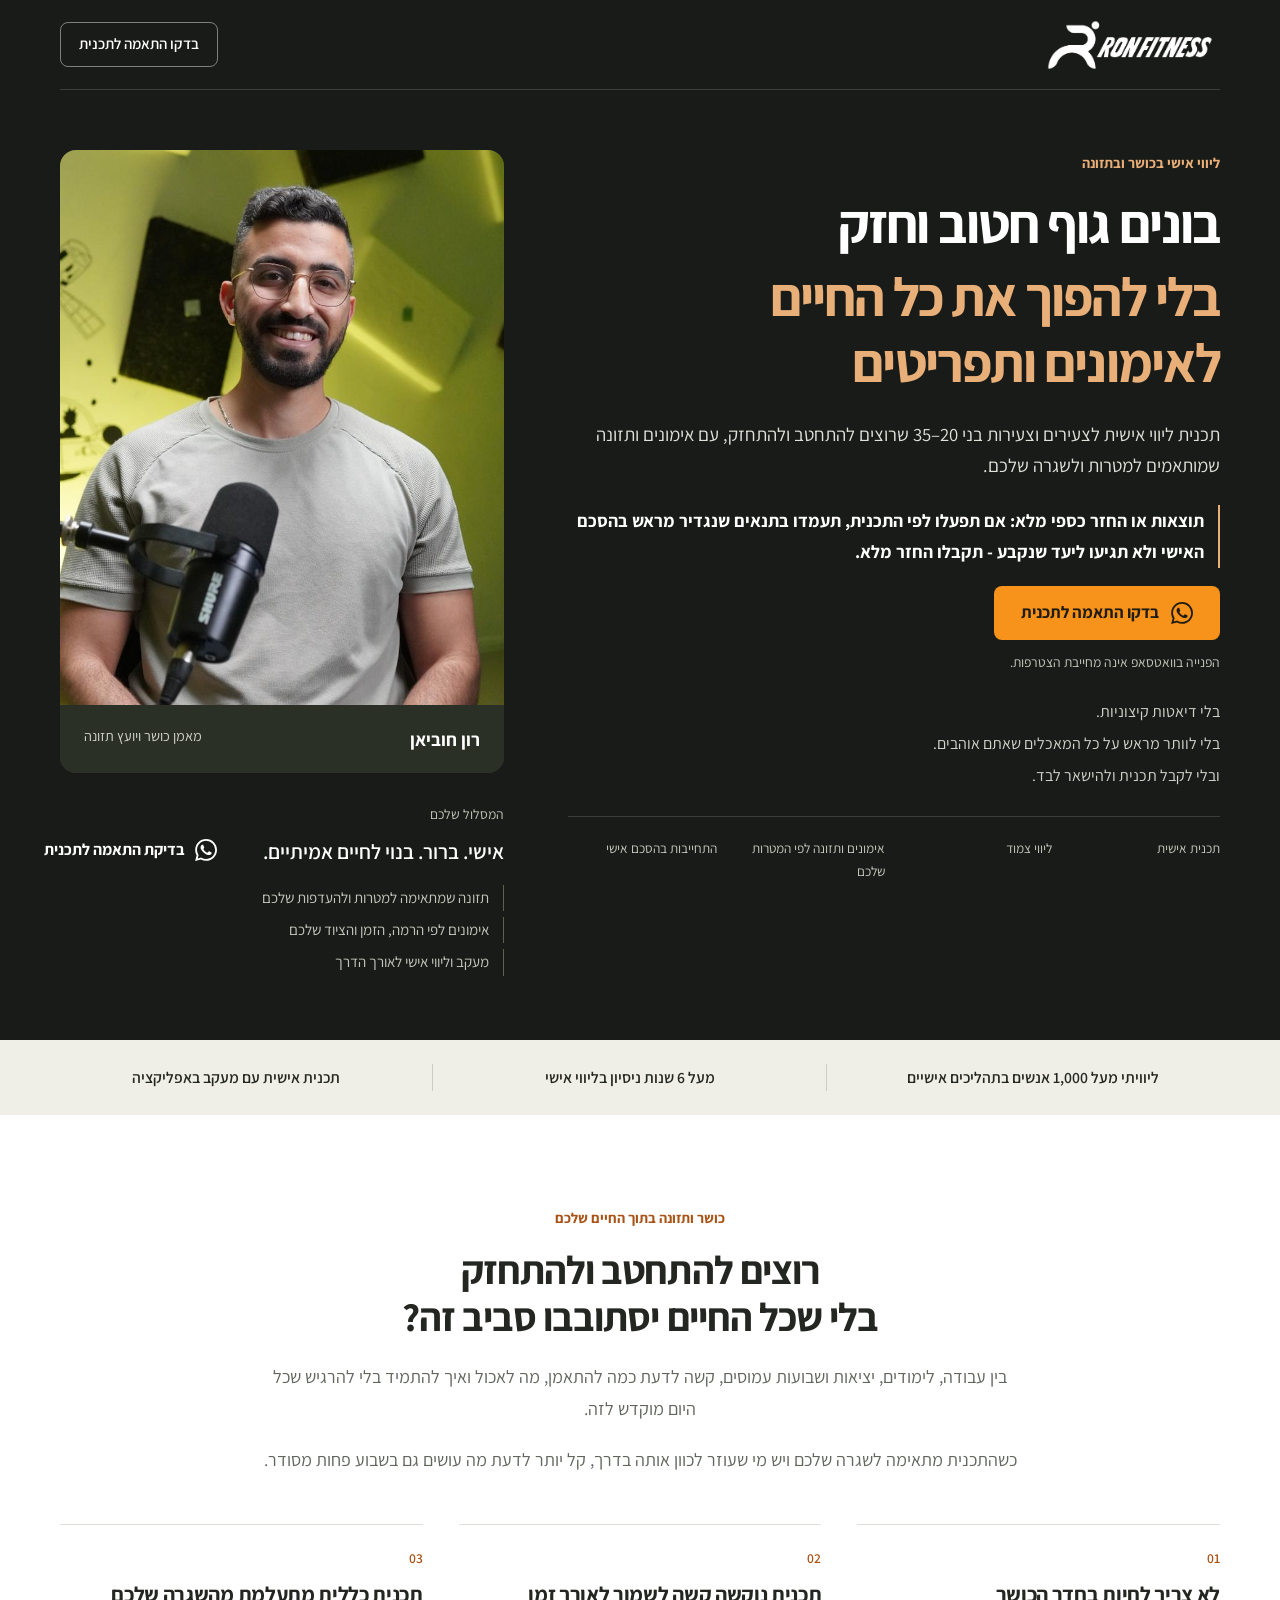
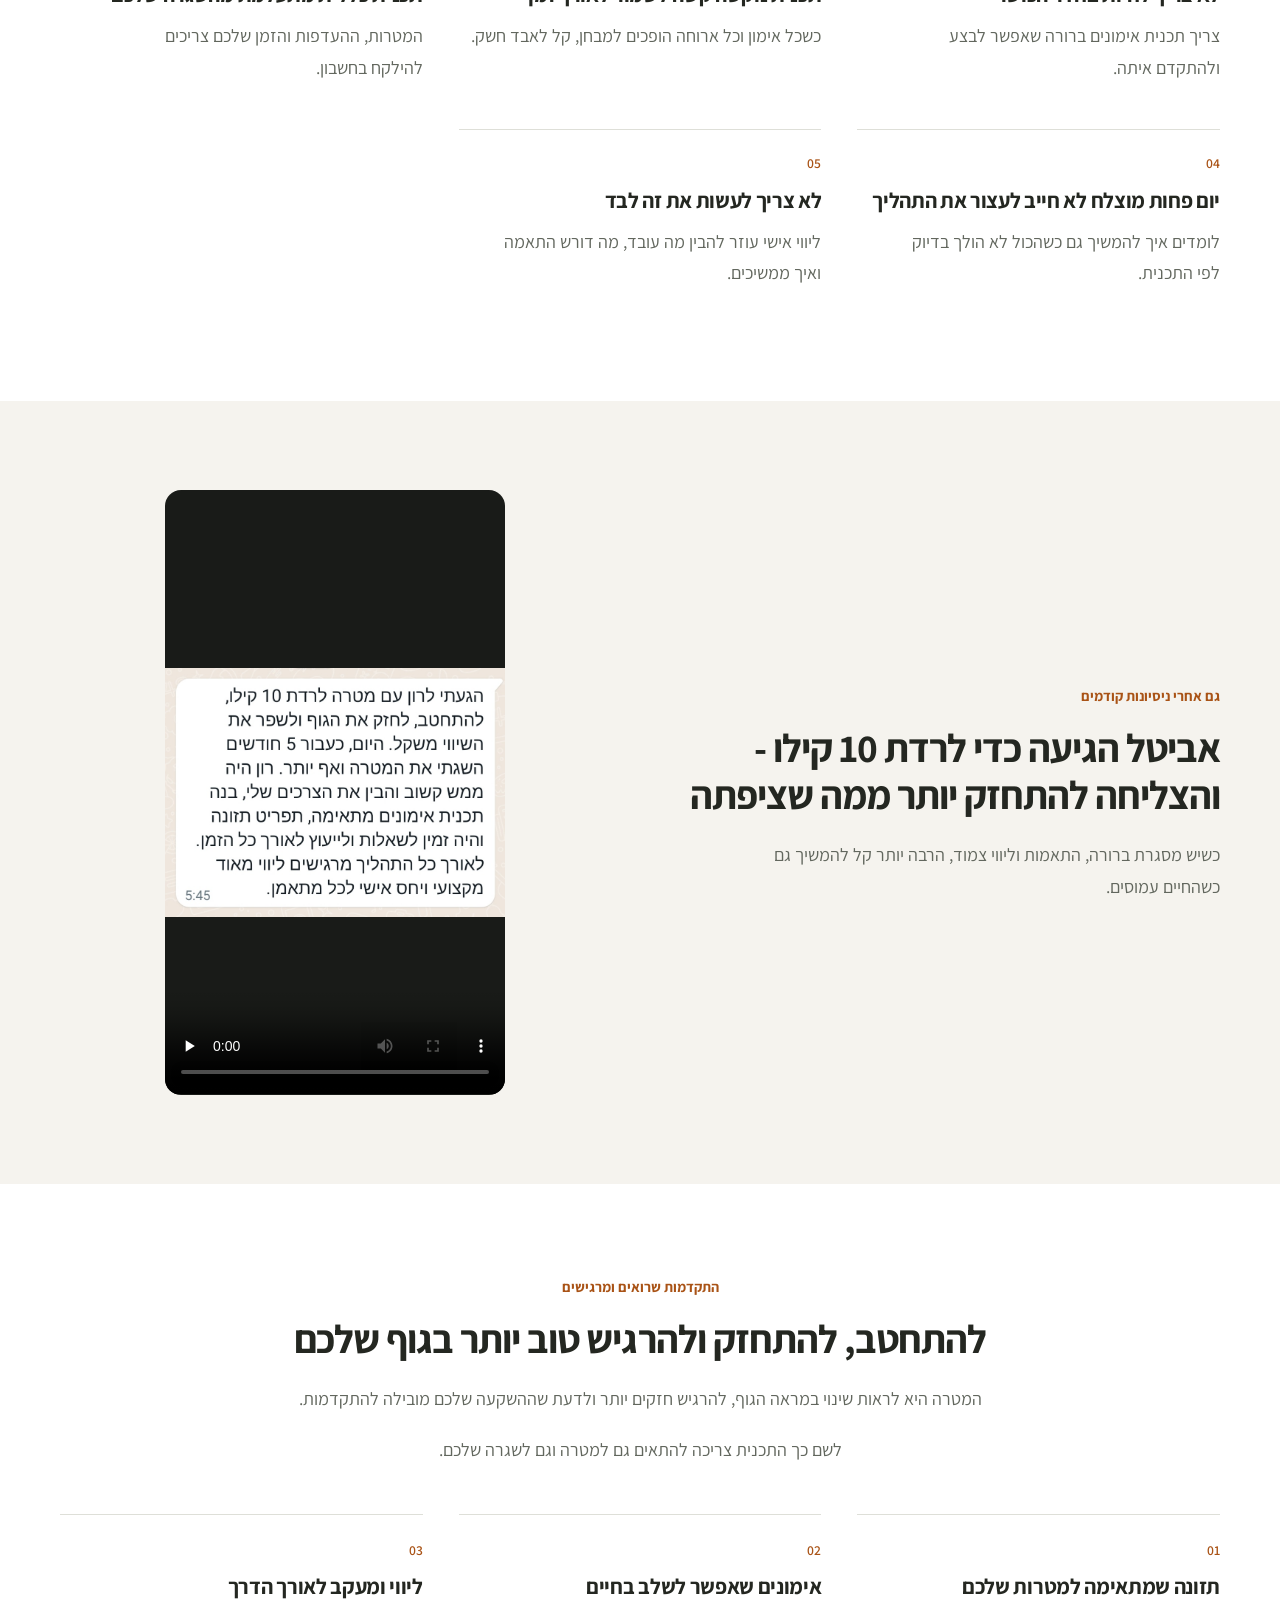
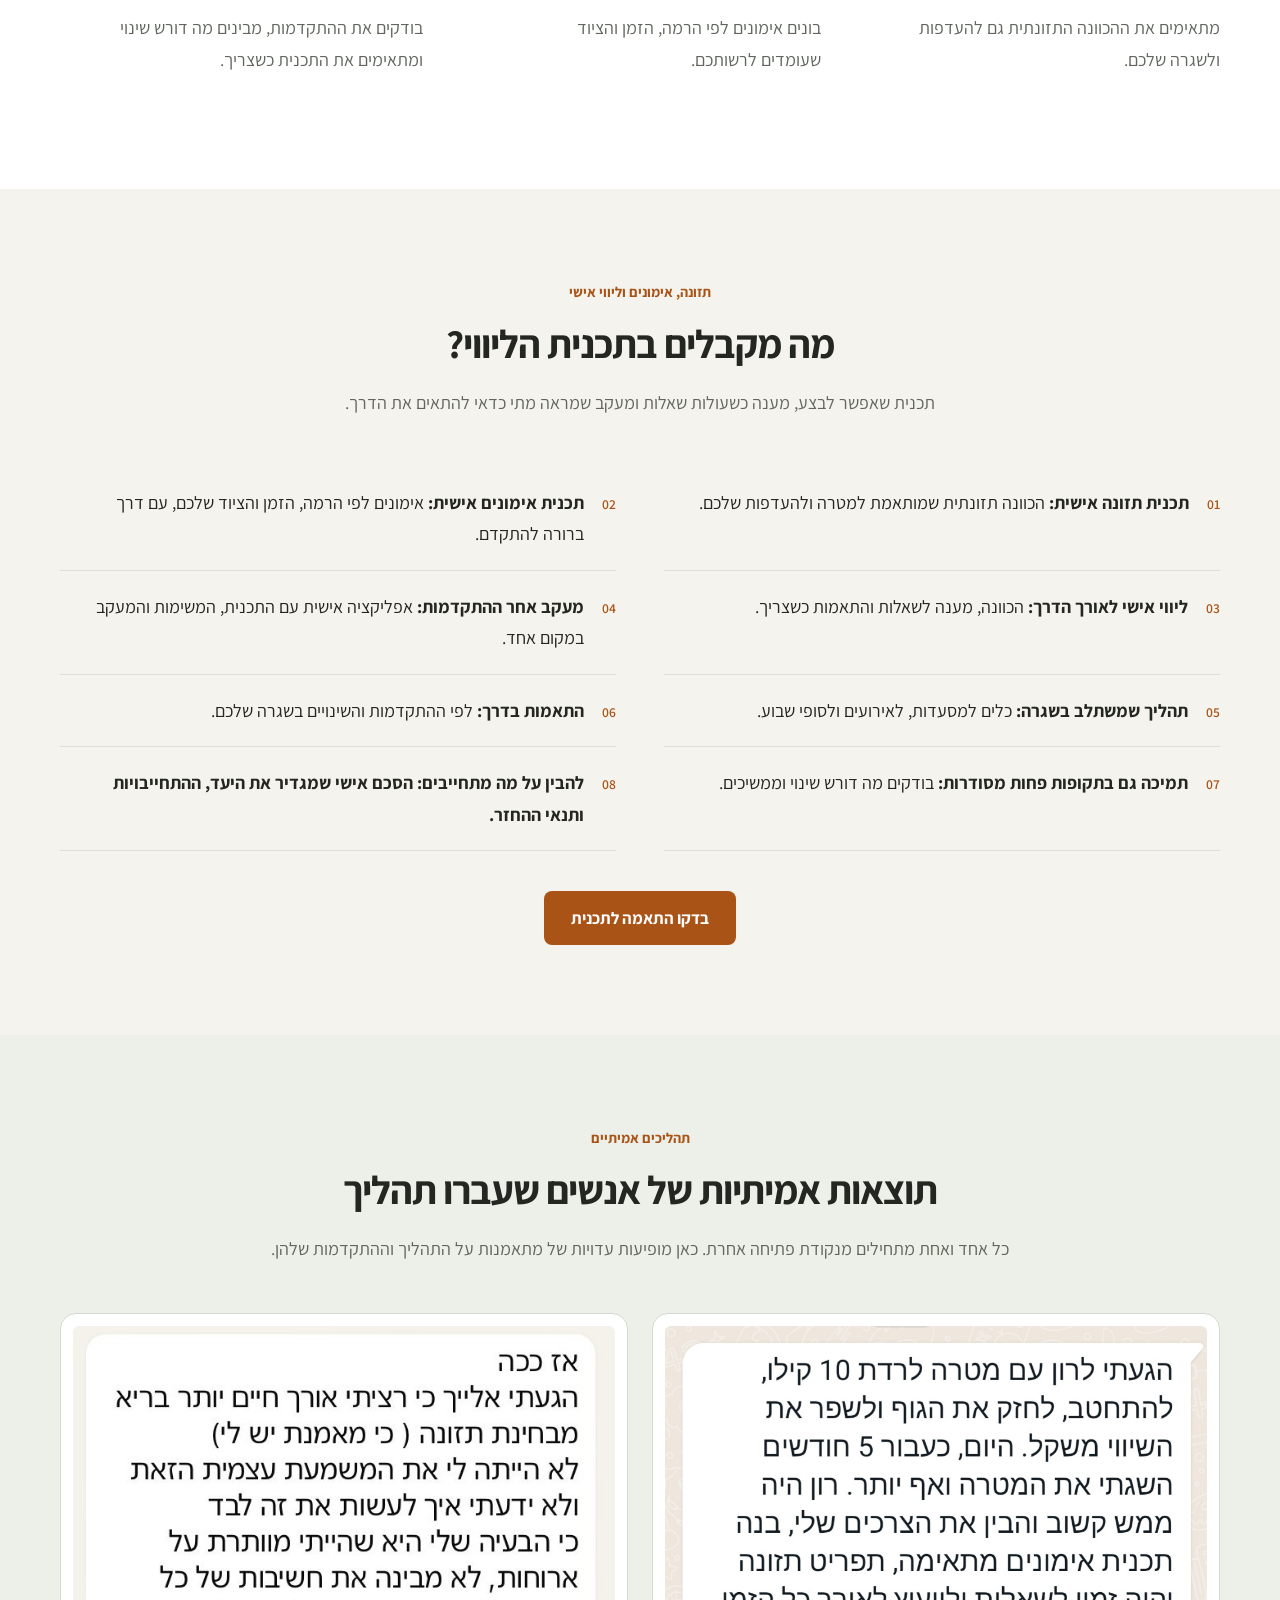
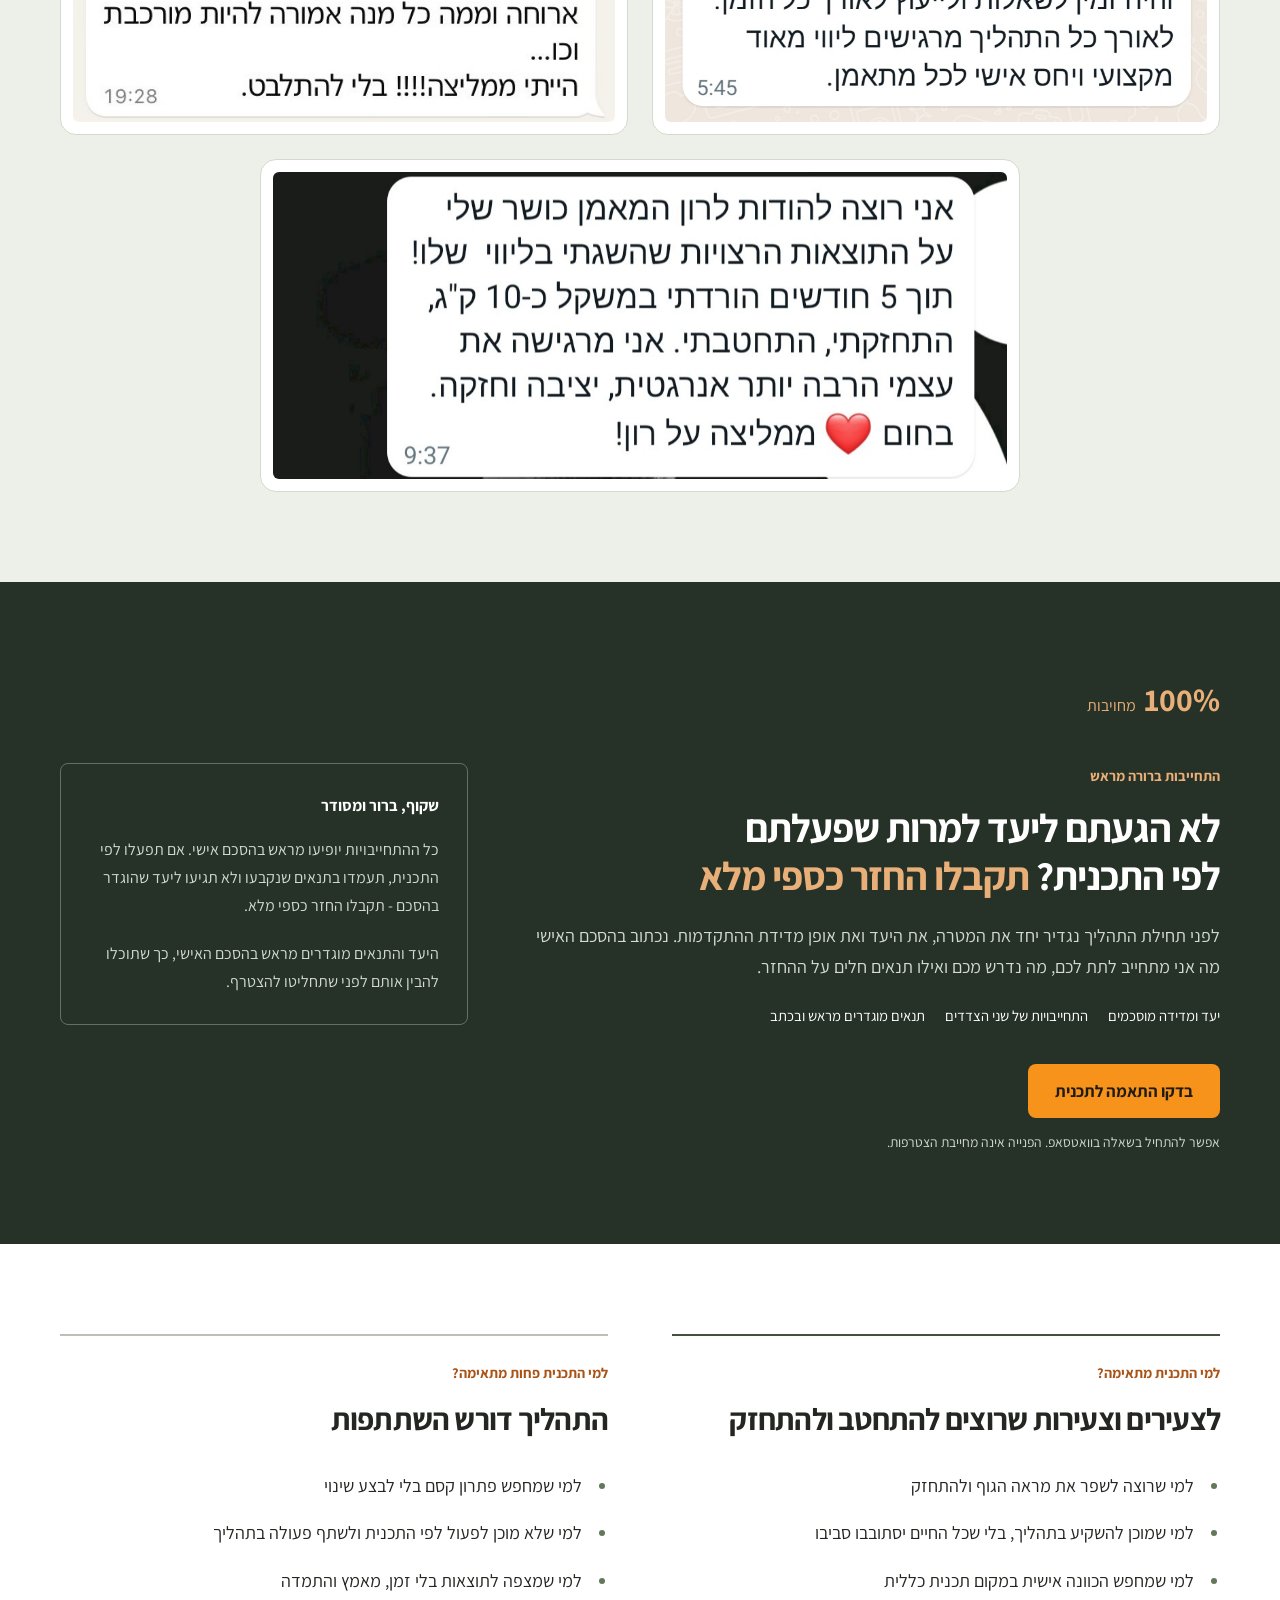
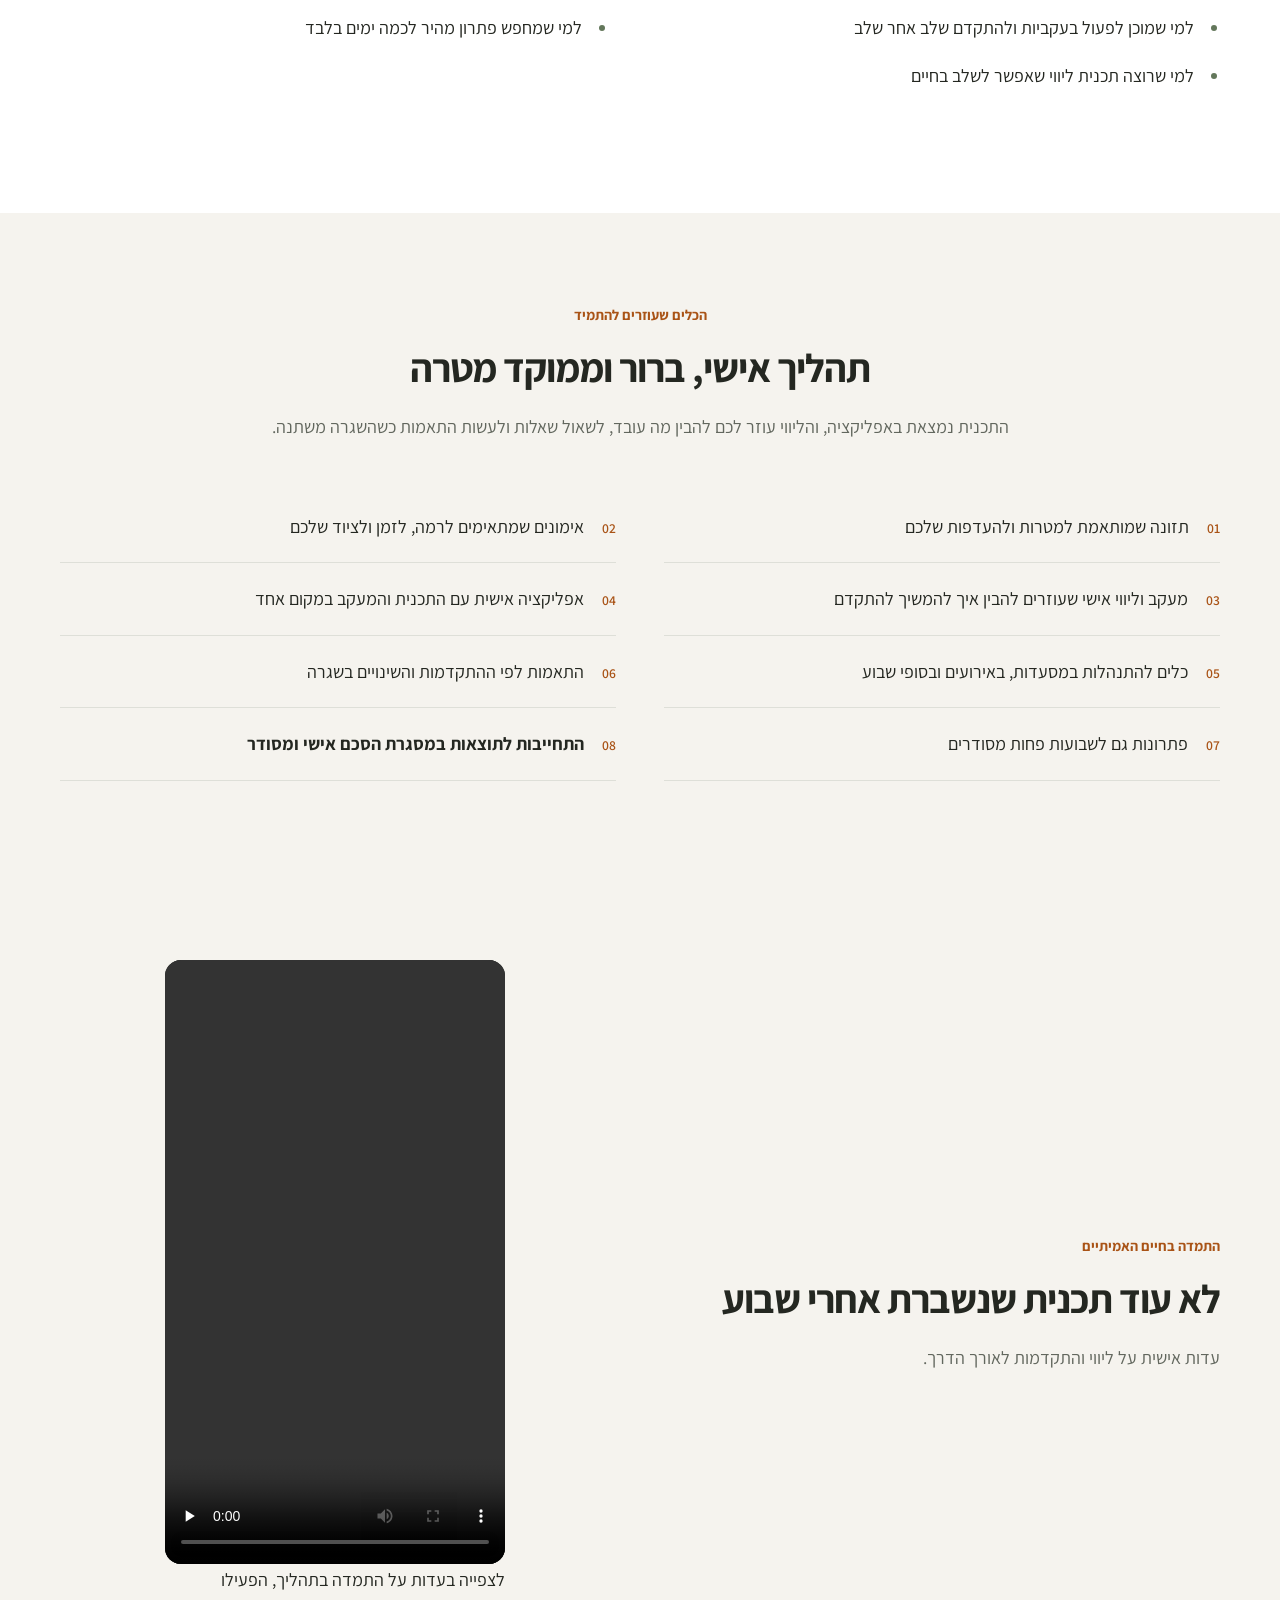
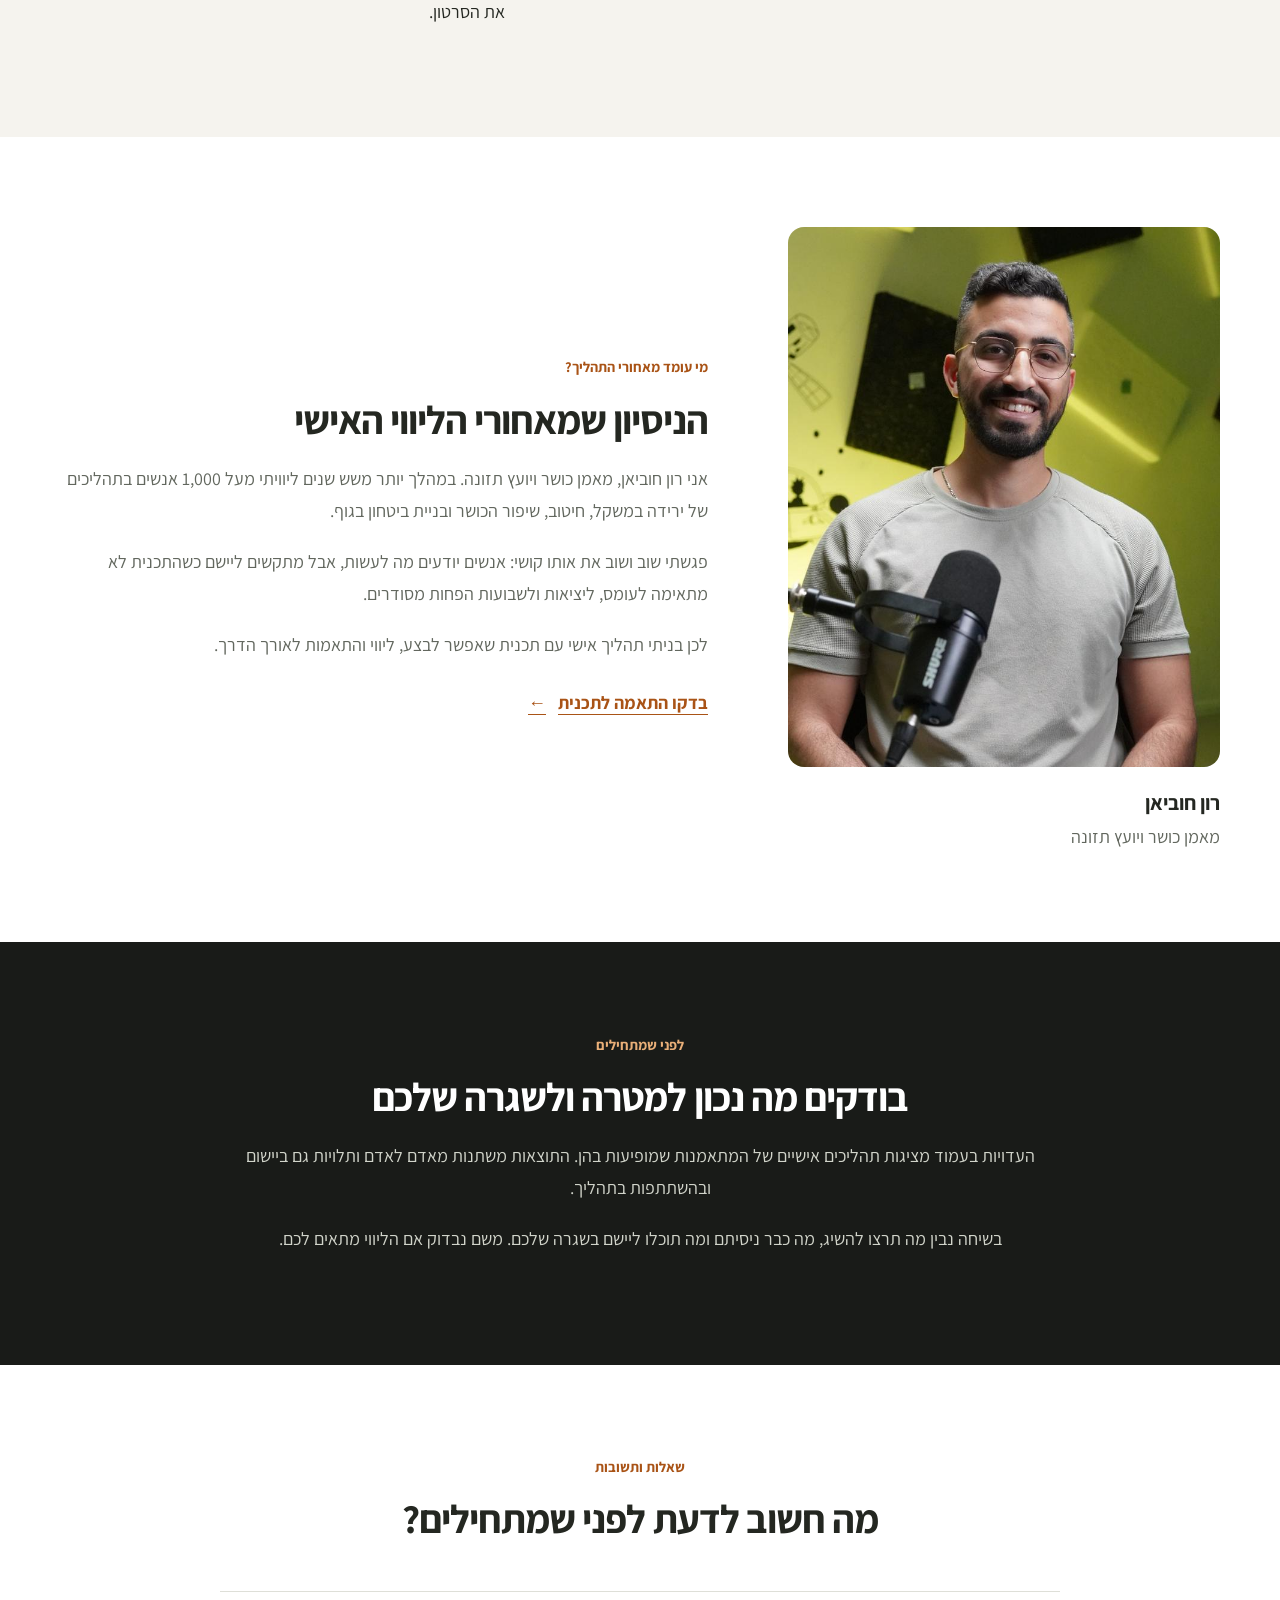
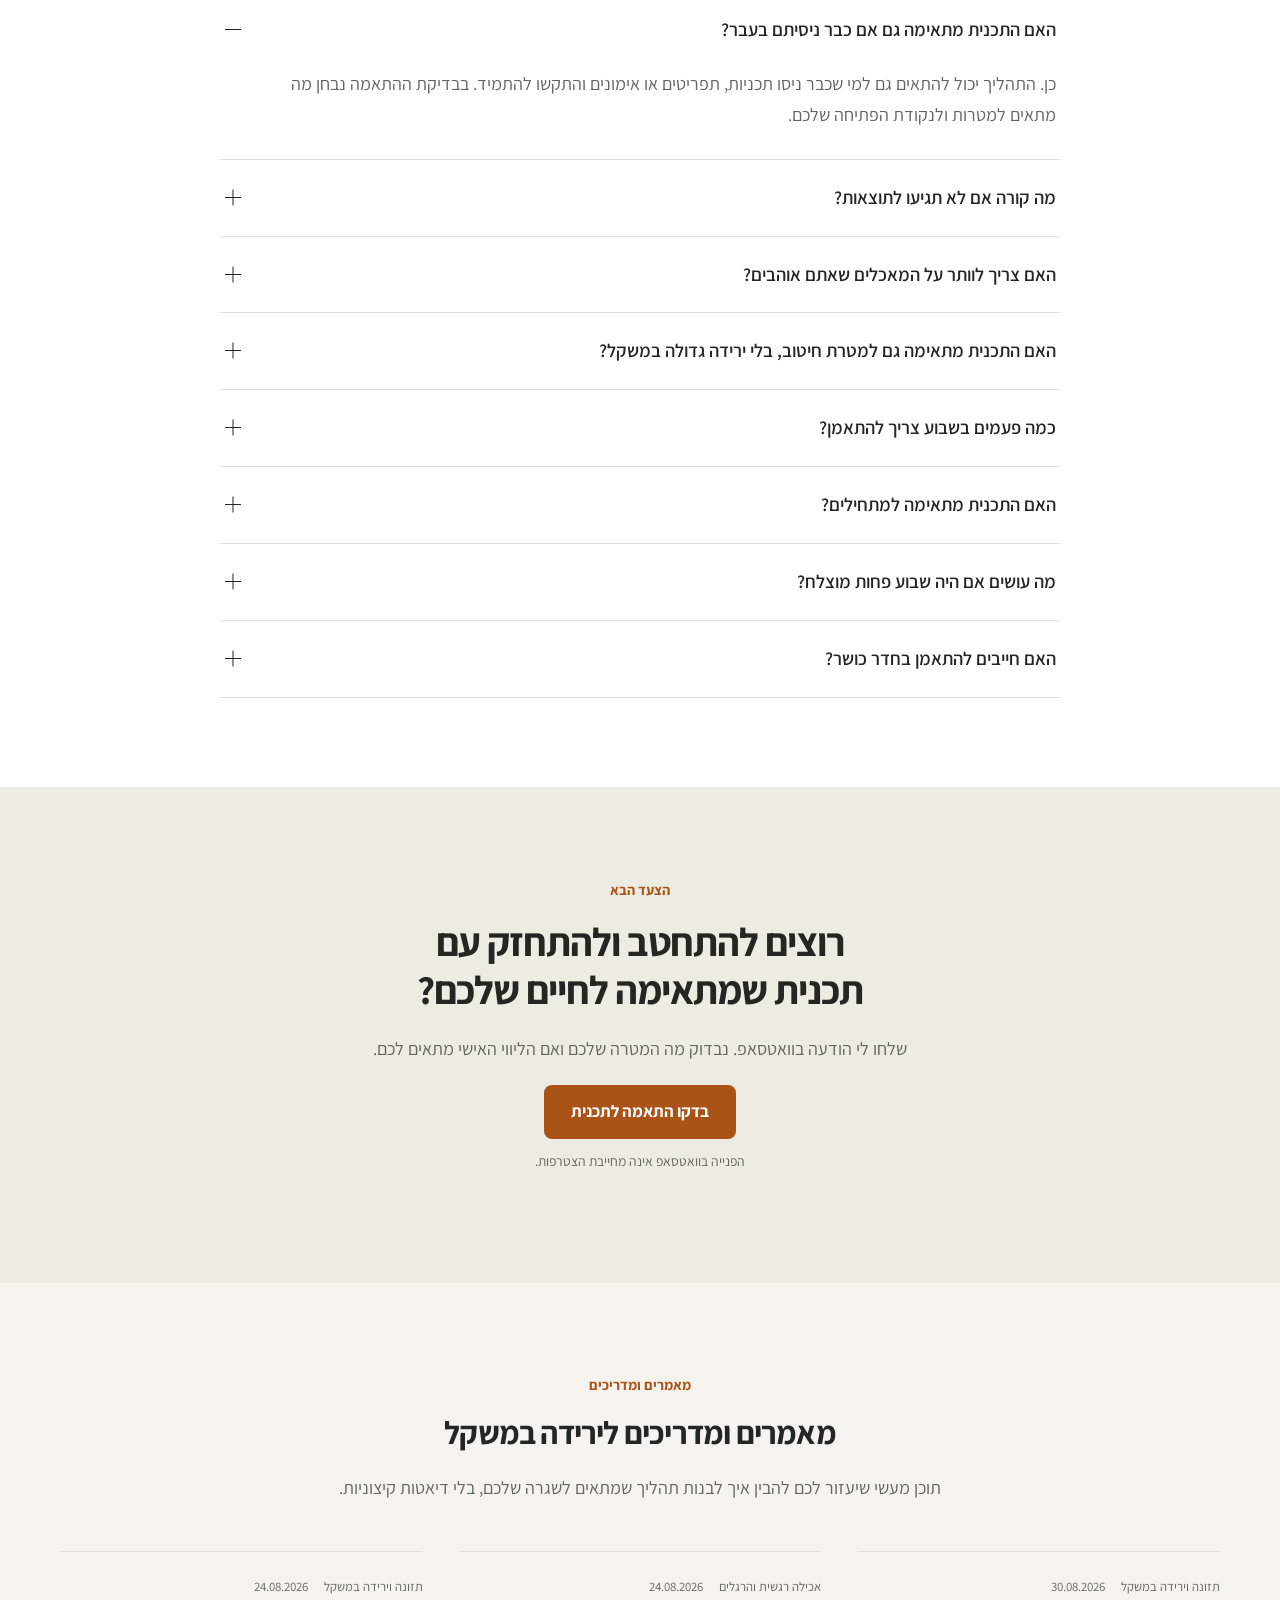
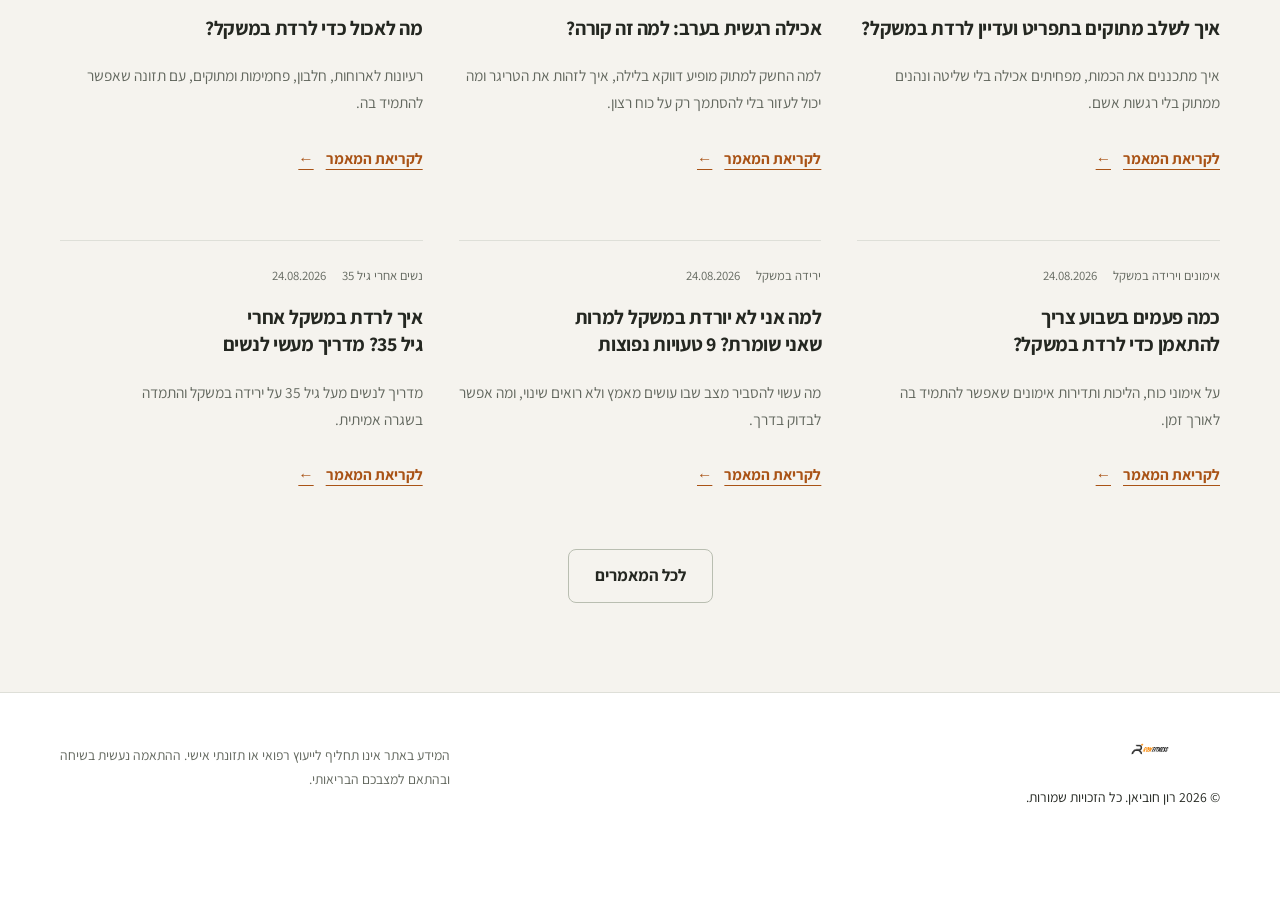
==== commit 8cf2c6fb: "Merge remote-tracking branch 'origin/master'" ====
--- a/index.html
+++ b/index.html
@@ -7,6 +7,7 @@
       name="description"
       content="תכנית ליווי אישית בכושר ובתזונה לנשים שרוצות לרדת במשקל, להתחטב ולהתמיד בלי להתחיל מחדש בכל יום ראשון."
     />
+    <link rel="canonical" href="https://weightloss.ronhubian.com/" />
     <meta name="theme-color" content="#111111" />
     <meta property="og:type" content="website" />
     <meta property="og:title" content="ליווי אישי לירידה במשקל לנשים | רון חוביאן" />
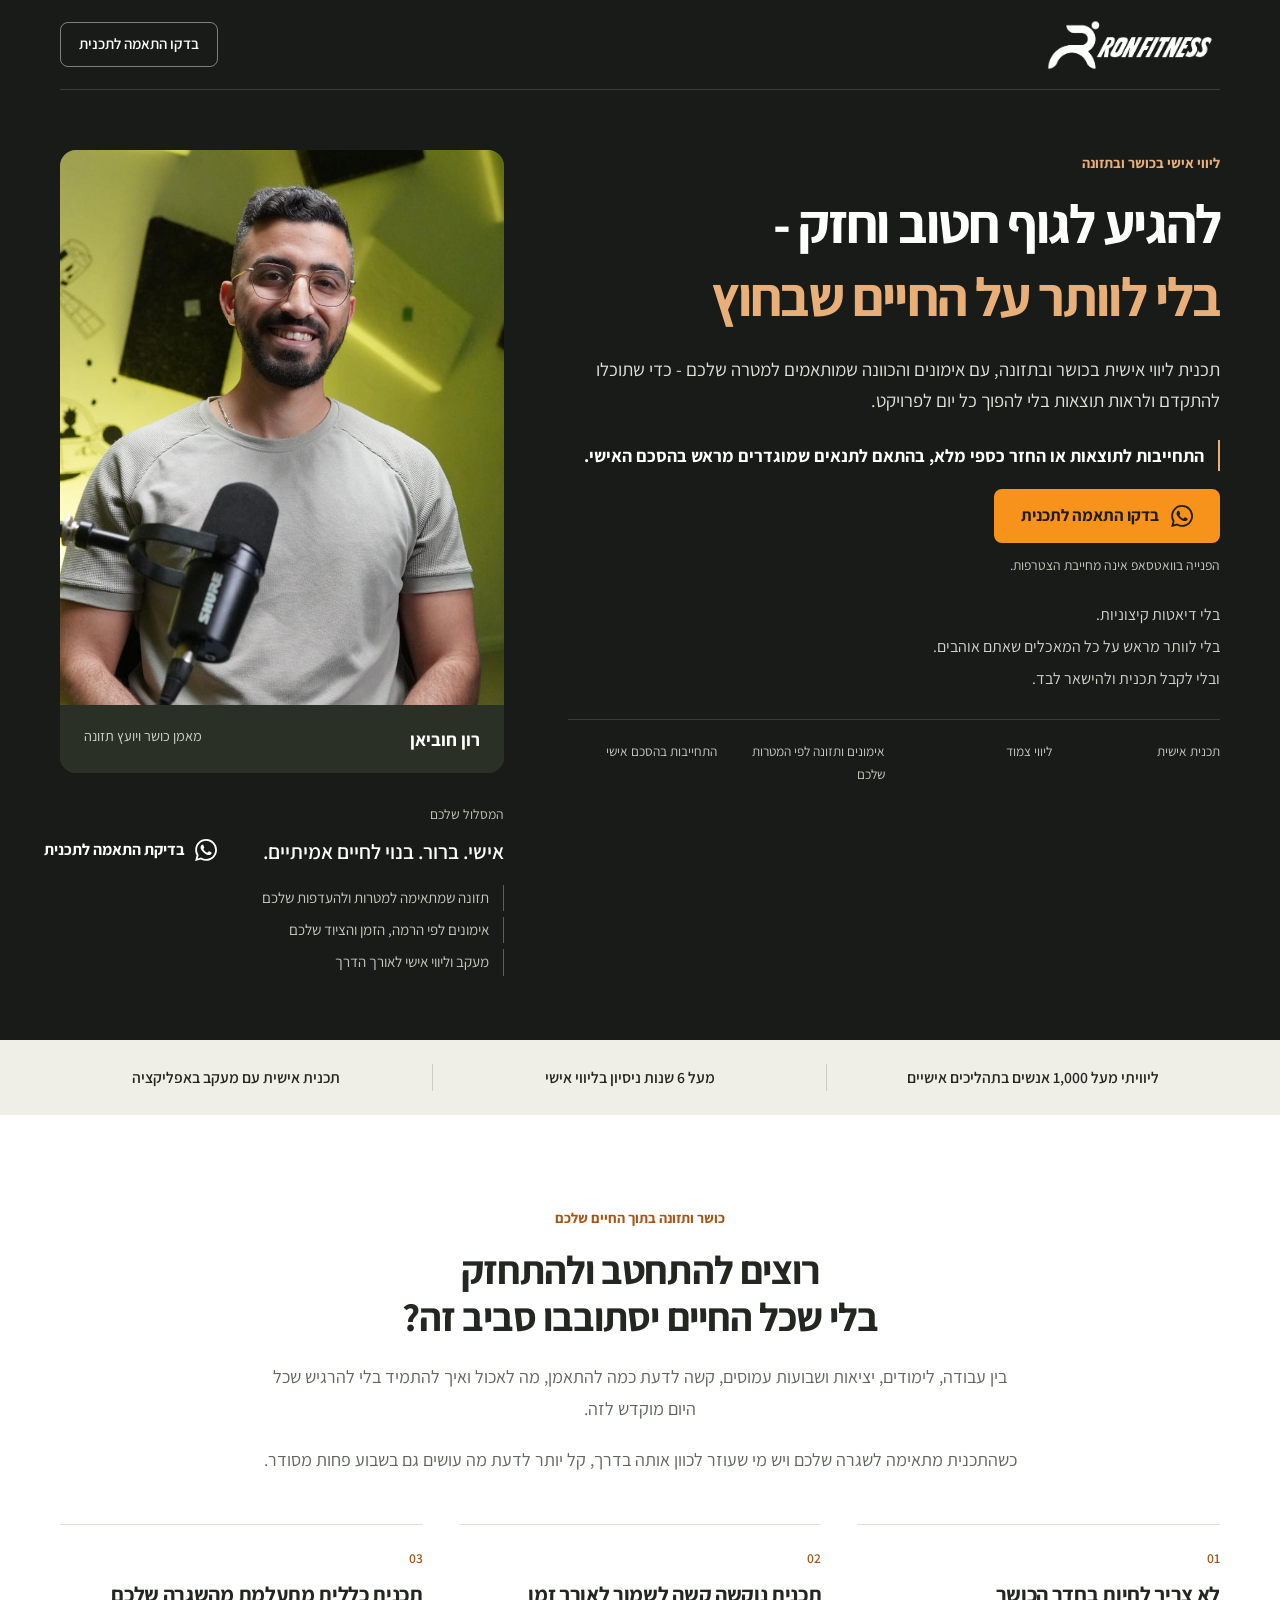
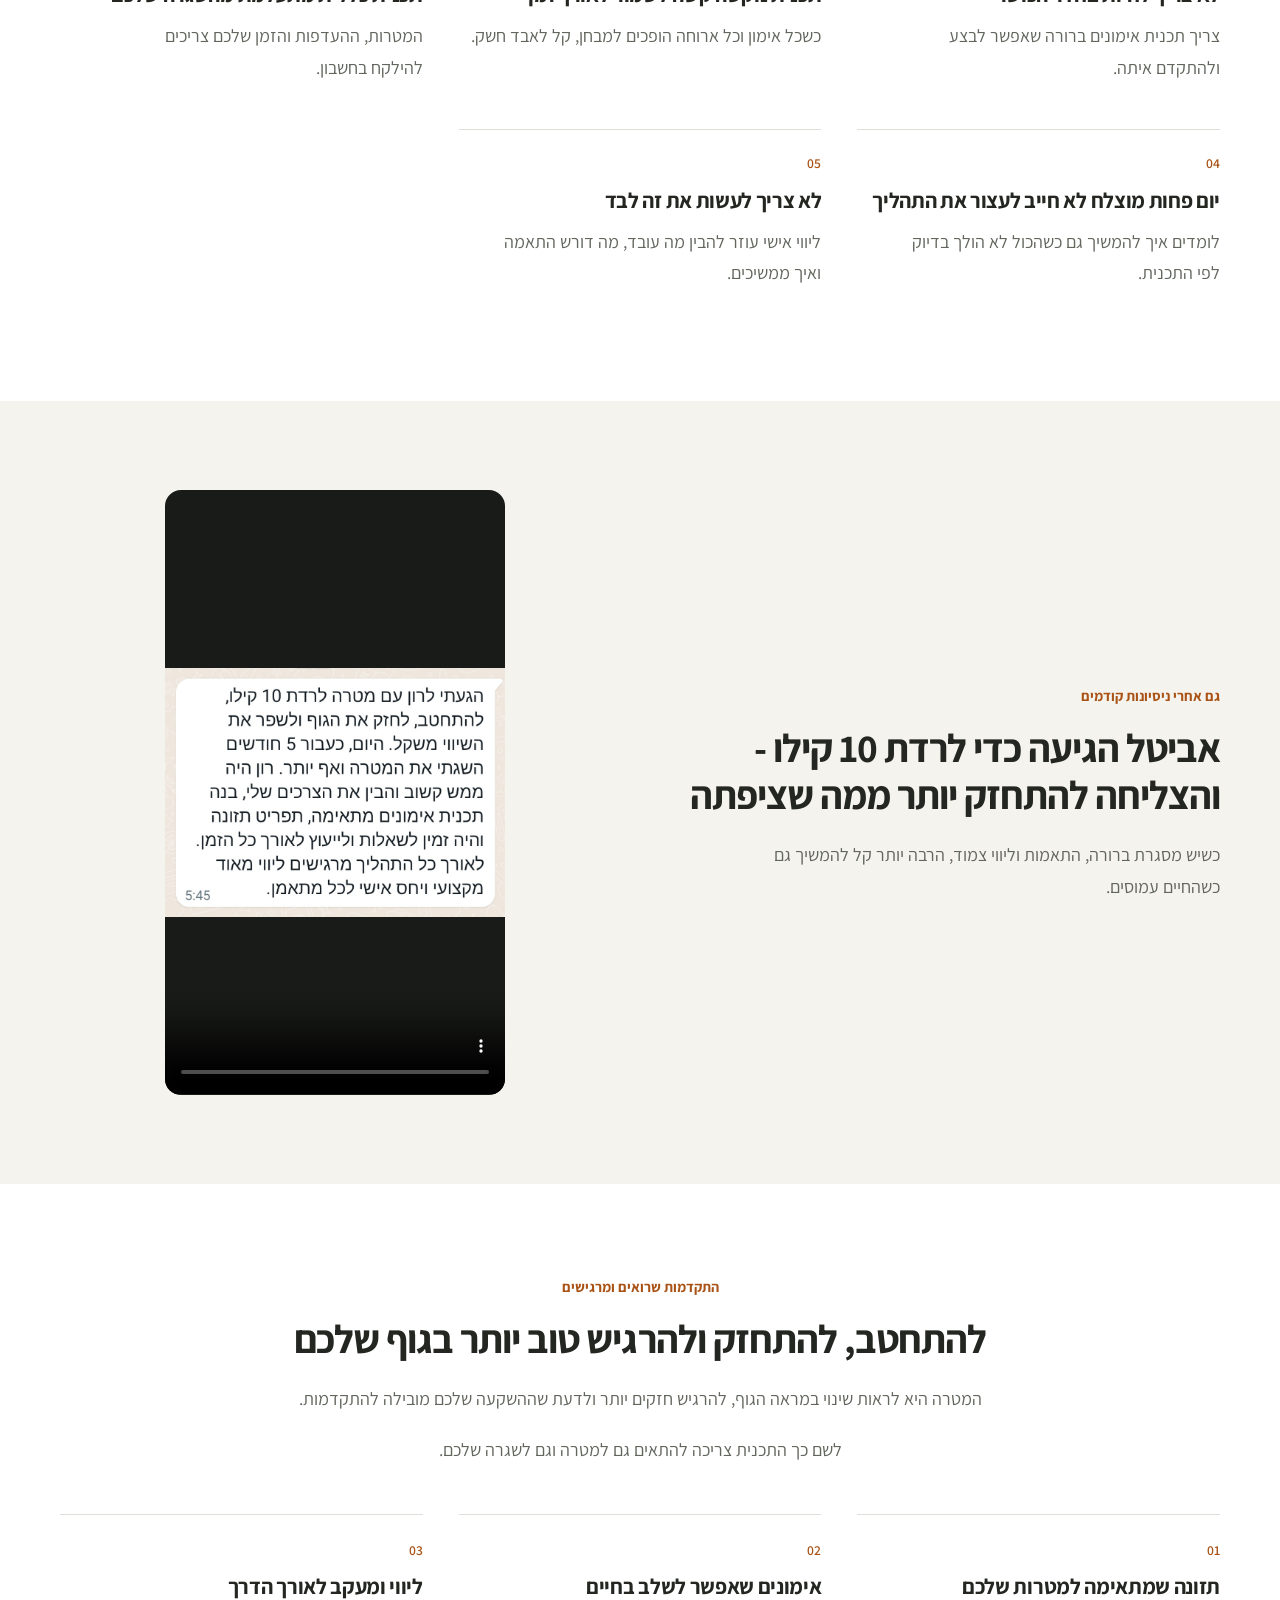
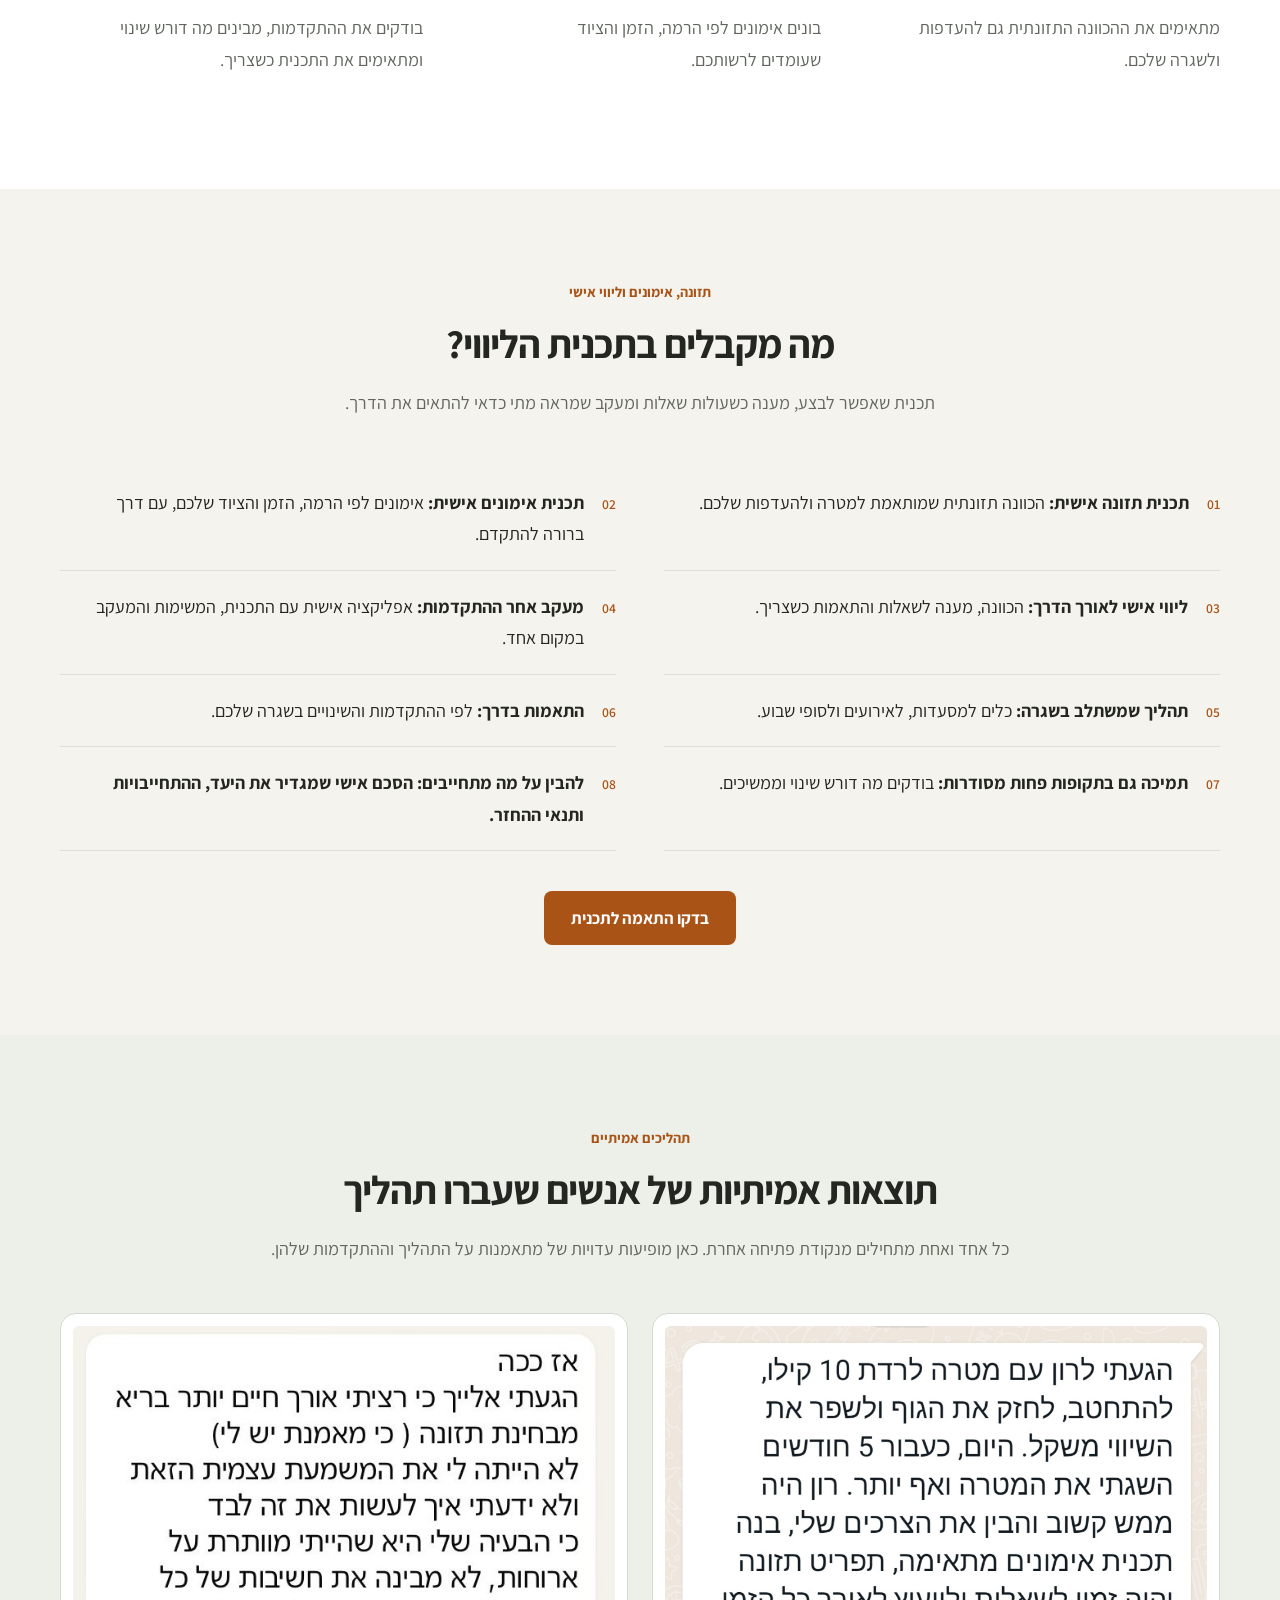
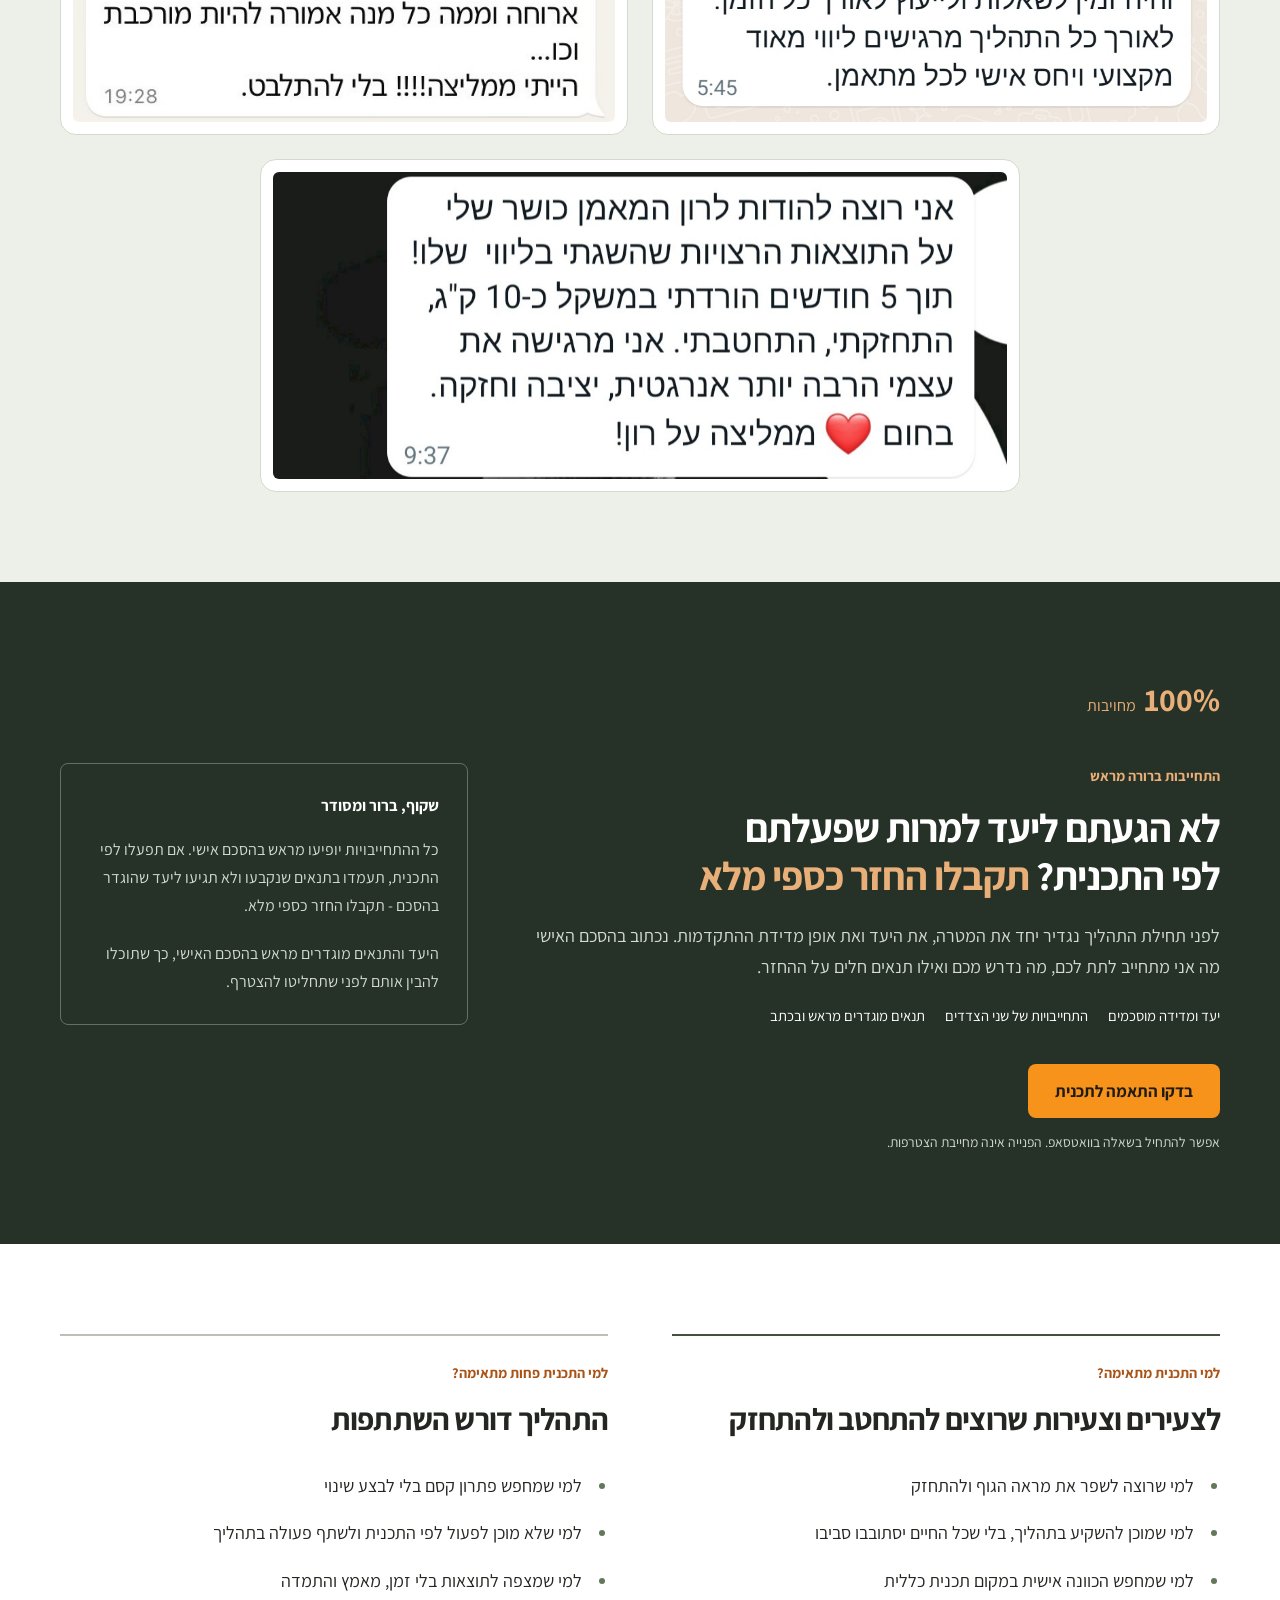
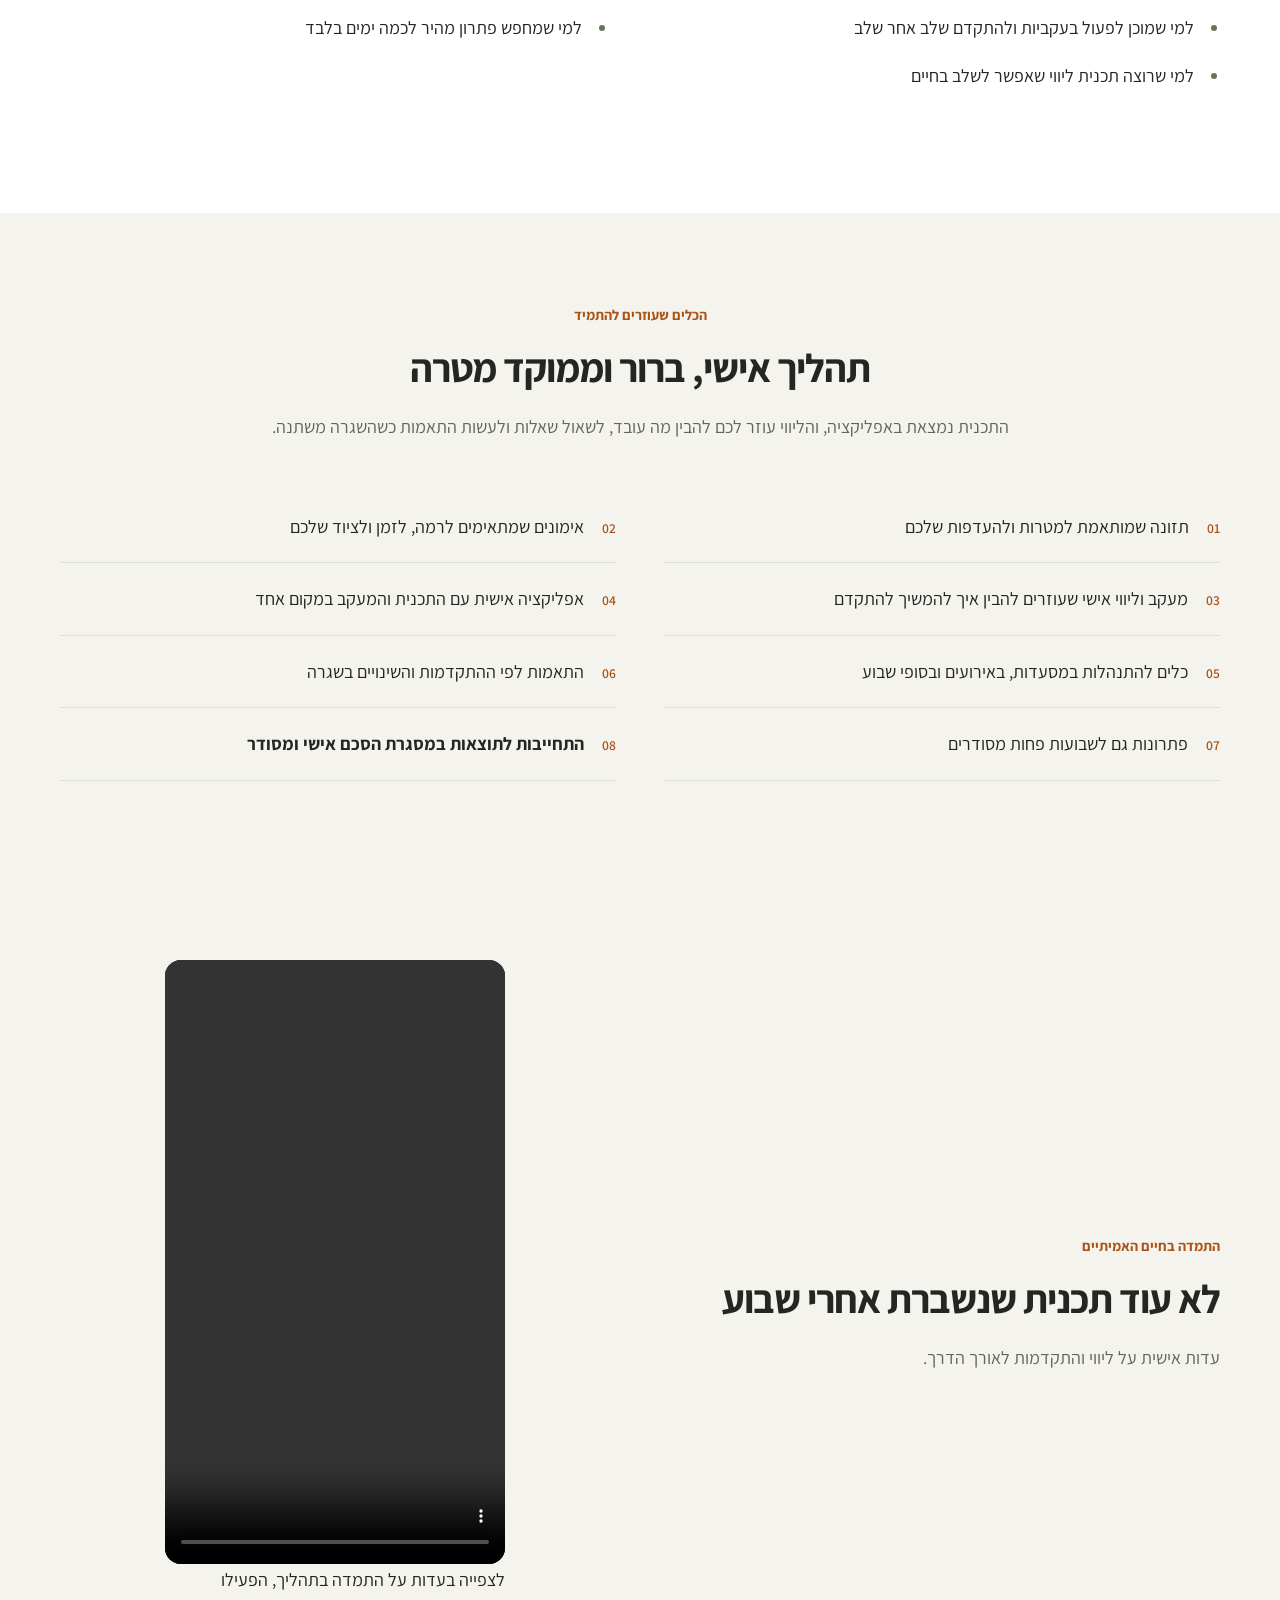
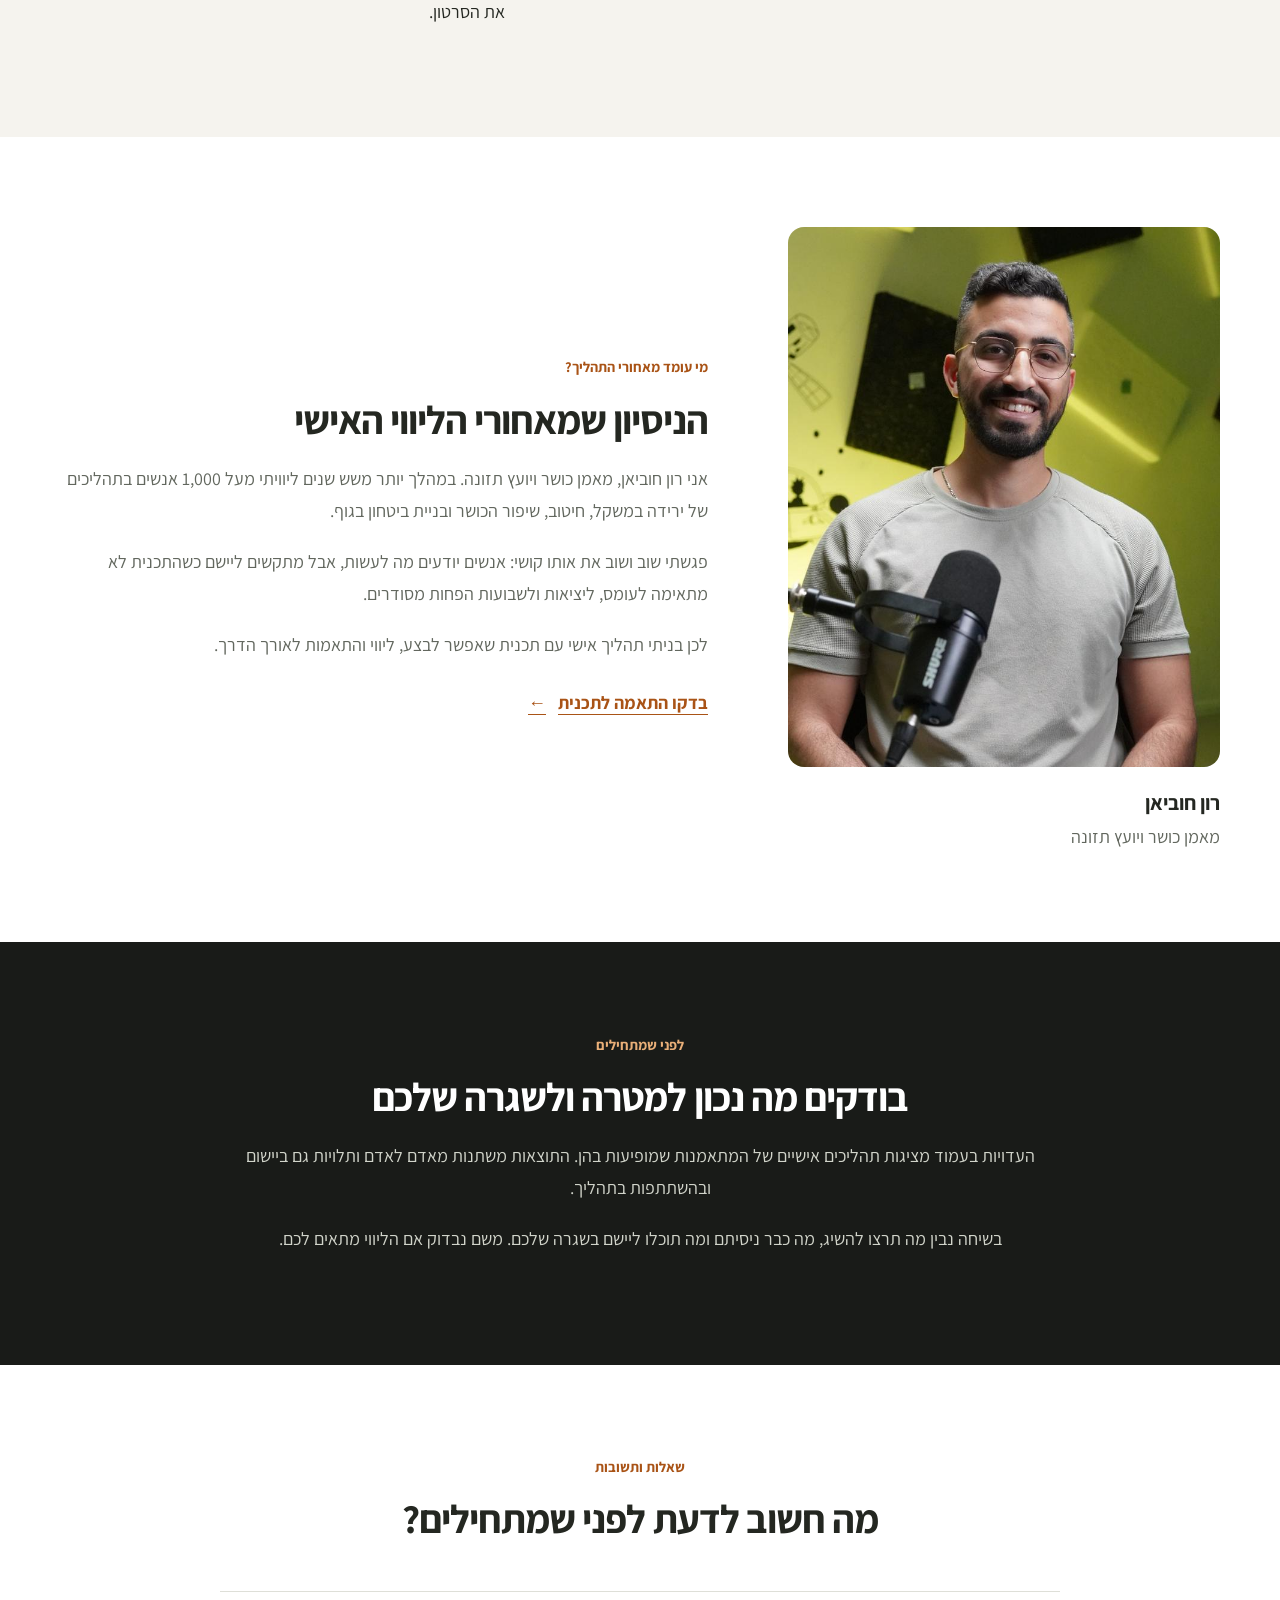
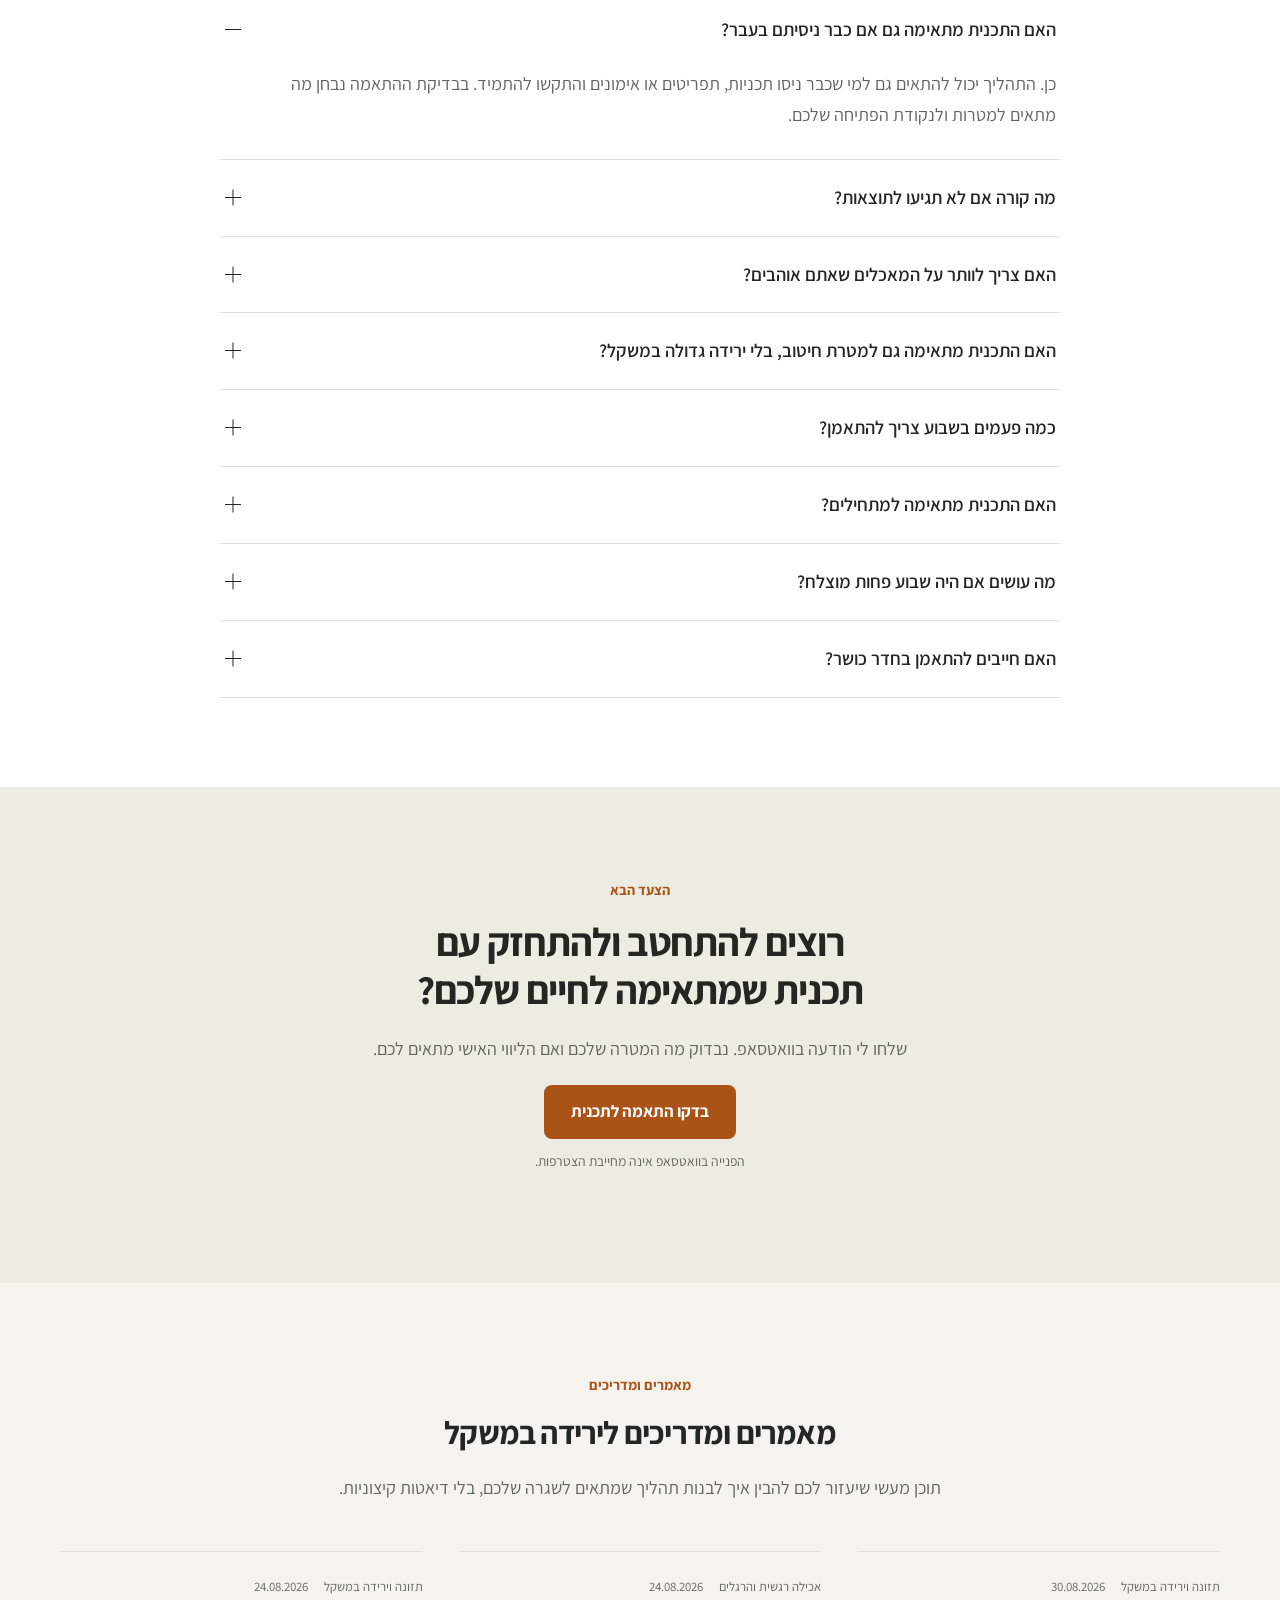
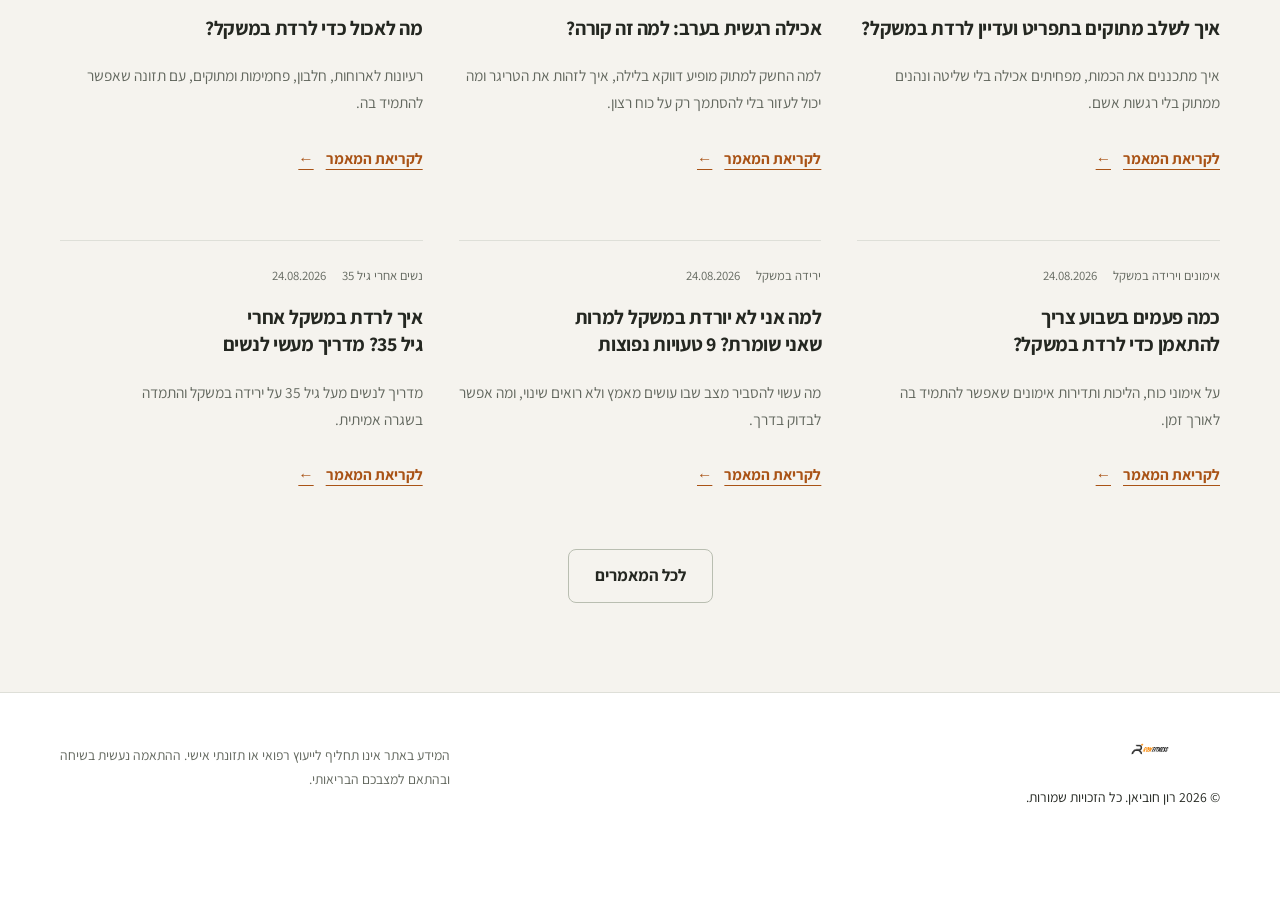
==== commit 529aa979: "feat: refresh homepage hero copy" ====
--- a/index.html
+++ b/index.html
@@ -58,13 +58,13 @@
           <div class="hero-copy reveal">
             <p class="eyebrow">ליווי אישי בכושר ובתזונה</p>
             <h1>
-              <span class="hero-title-line">בונים גוף חטוב וחזק</span>
-              <span class="hero-title-line">בלי להפוך את כל החיים לאימונים ותפריטים</span>
+              <span class="hero-title-line">להגיע לגוף חטוב וחזק -</span>
+              <span class="hero-title-line">בלי לוותר על החיים שבחוץ</span>
             </h1>
             <p class="hero-intro">
-              תכנית ליווי אישית לצעירים וצעירות בני 20–35 שרוצים להתחטב ולהתחזק, עם אימונים ותזונה שמותאמים למטרות ולשגרה שלכם.
+              תכנית ליווי אישית בכושר ובתזונה, עם אימונים והכוונה שמותאמים למטרה שלכם - כדי שתוכלו להתקדם ולראות תוצאות בלי להפוך כל יום לפרויקט.
             </p>
-            <span class="hero-title-guarantee">תוצאות או החזר כספי מלא: אם תפעלו לפי התכנית, תעמדו בתנאים שנגדיר מראש בהסכם האישי ולא תגיעו ליעד שנקבע - תקבלו החזר מלא.</span>
+            <span class="hero-title-guarantee">התחייבות לתוצאות או החזר כספי מלא, בהתאם לתנאים שמוגדרים מראש בהסכם האישי.</span>
             <a class="button button-primary" data-whatsapp href="#" target="_blank" rel="noopener noreferrer">
               <svg viewBox="0 0 24 24" aria-hidden="true">
                 <path d="M20.52 3.48A11.82 11.82 0 0 0 12.1 0C5.55 0 .22 5.33.22 11.88c0 2.1.55 4.15 1.6 5.95L.12 24l6.32-1.66a11.9 11.9 0 0 0 5.65 1.44h.01c6.55 0 11.88-5.33 11.88-11.88 0-3.18-1.23-6.17-3.46-8.42ZM12.1 21.77h-.01a9.85 9.85 0 0 1-5.03-1.38l-.36-.21-3.75.98 1-3.65-.23-.38a9.82 9.82 0 0 1-1.51-5.25c0-5.45 4.44-9.89 9.9-9.89a9.82 9.82 0 0 1 6.99 2.9 9.83 9.83 0 0 1 2.9 7c-.01 5.45-4.45 9.88-9.9 9.88Zm5.42-7.41c-.3-.15-1.76-.87-2.03-.96-.27-.1-.47-.15-.67.15-.2.3-.77.96-.94 1.16-.17.2-.35.22-.65.07-.3-.15-1.25-.46-2.39-1.48a8.93 8.93 0 0 1-1.65-2.06c-.17-.3-.02-.46.13-.61.13-.13.3-.35.45-.52.15-.17.2-.3.3-.5.1-.2.05-.37-.02-.52-.08-.15-.67-1.61-.92-2.21-.24-.58-.48-.5-.67-.51h-.57c-.2 0-.52.07-.8.37-.27.3-1.04 1.02-1.04 2.48 0 1.47 1.07 2.88 1.22 3.08.15.2 2.1 3.2 5.08 4.49.71.3 1.26.49 1.7.63.71.22 1.36.19 1.87.11.57-.08 1.76-.72 2-1.41.25-.7.25-1.3.18-1.42-.08-.12-.28-.2-.58-.35Z" />
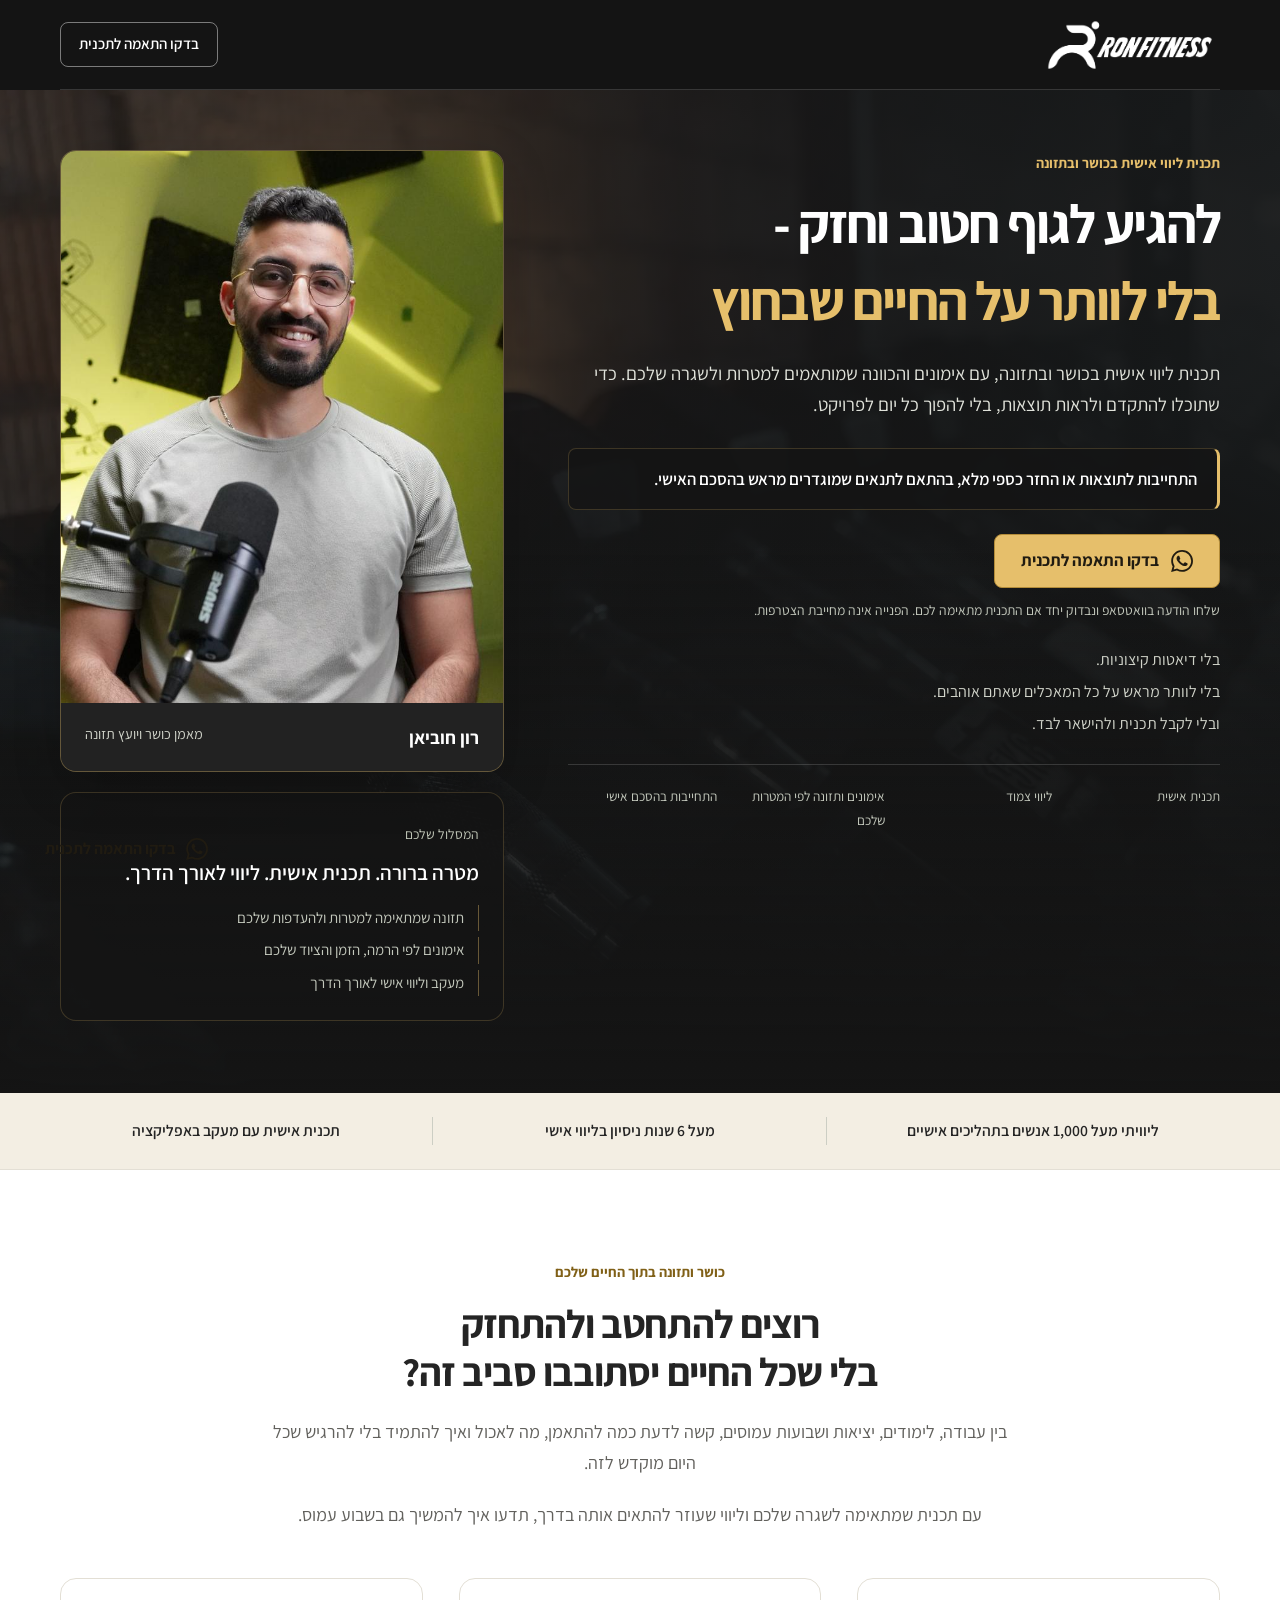
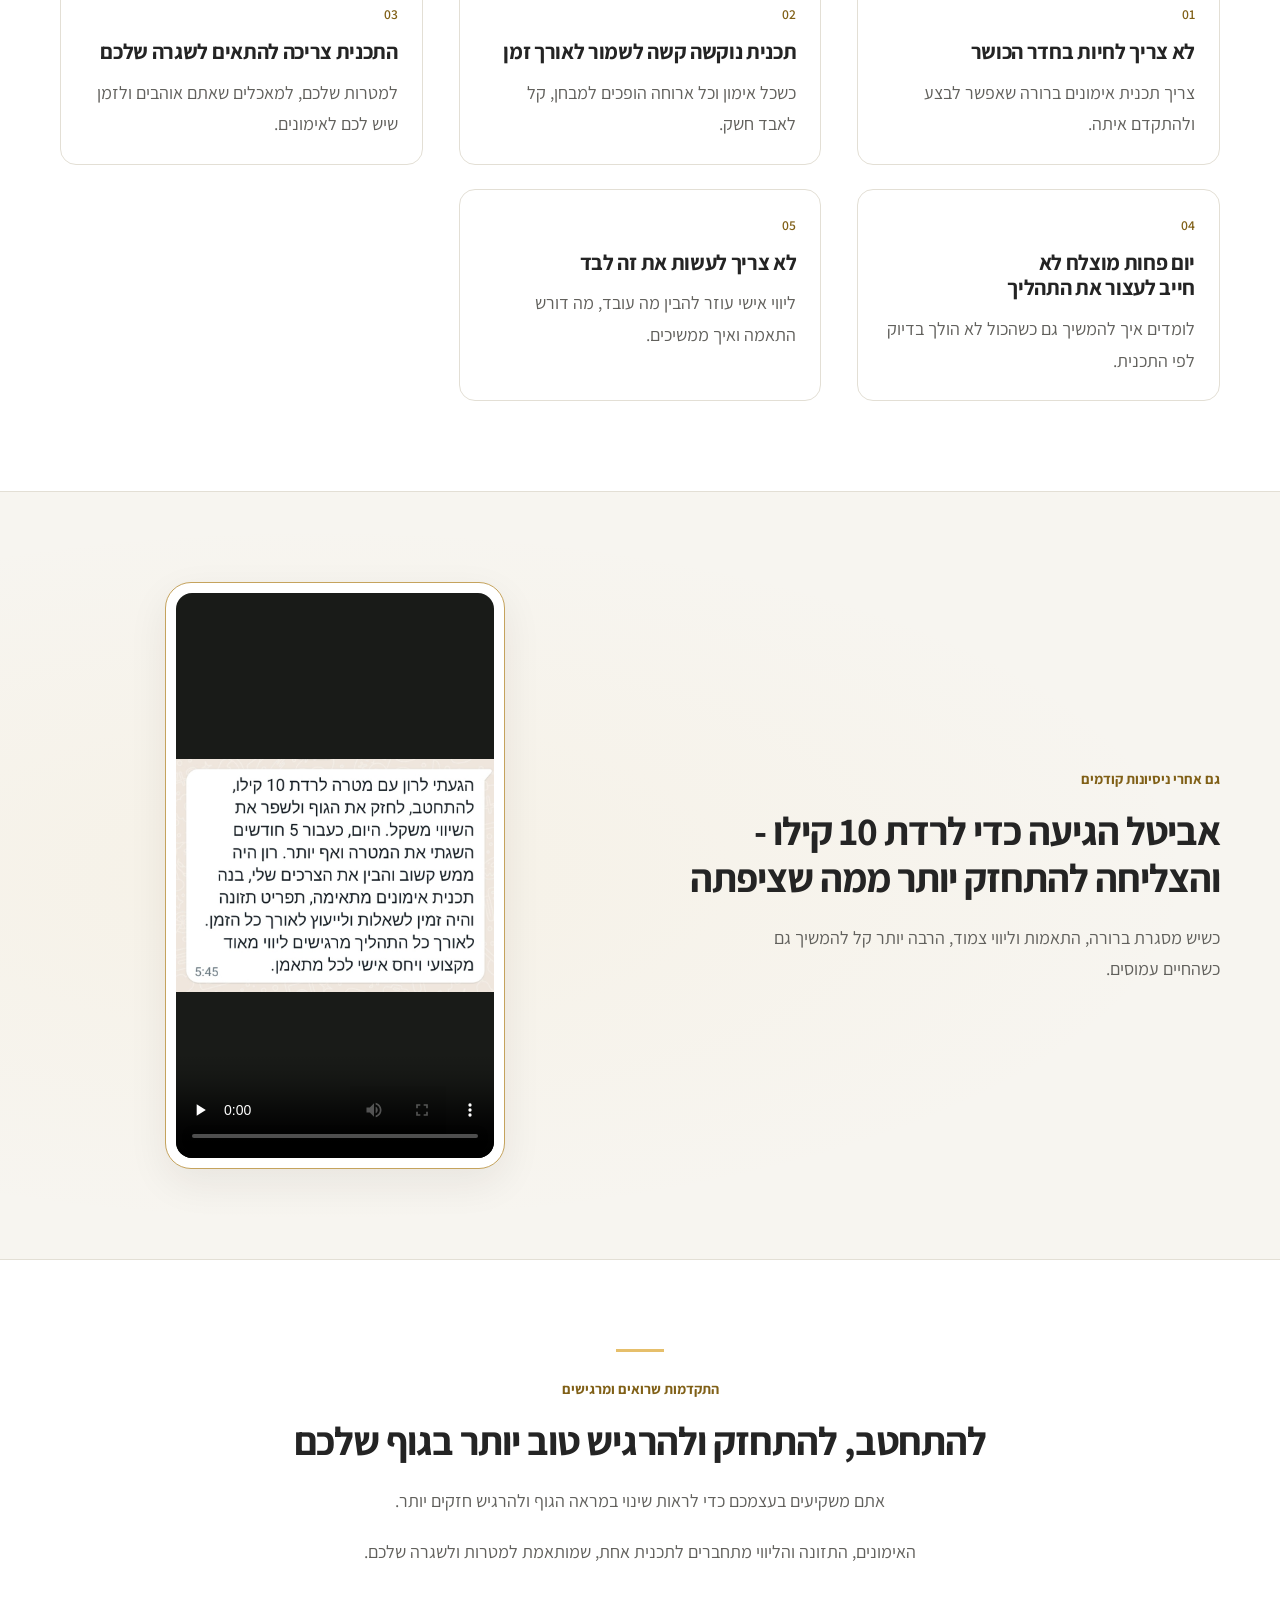
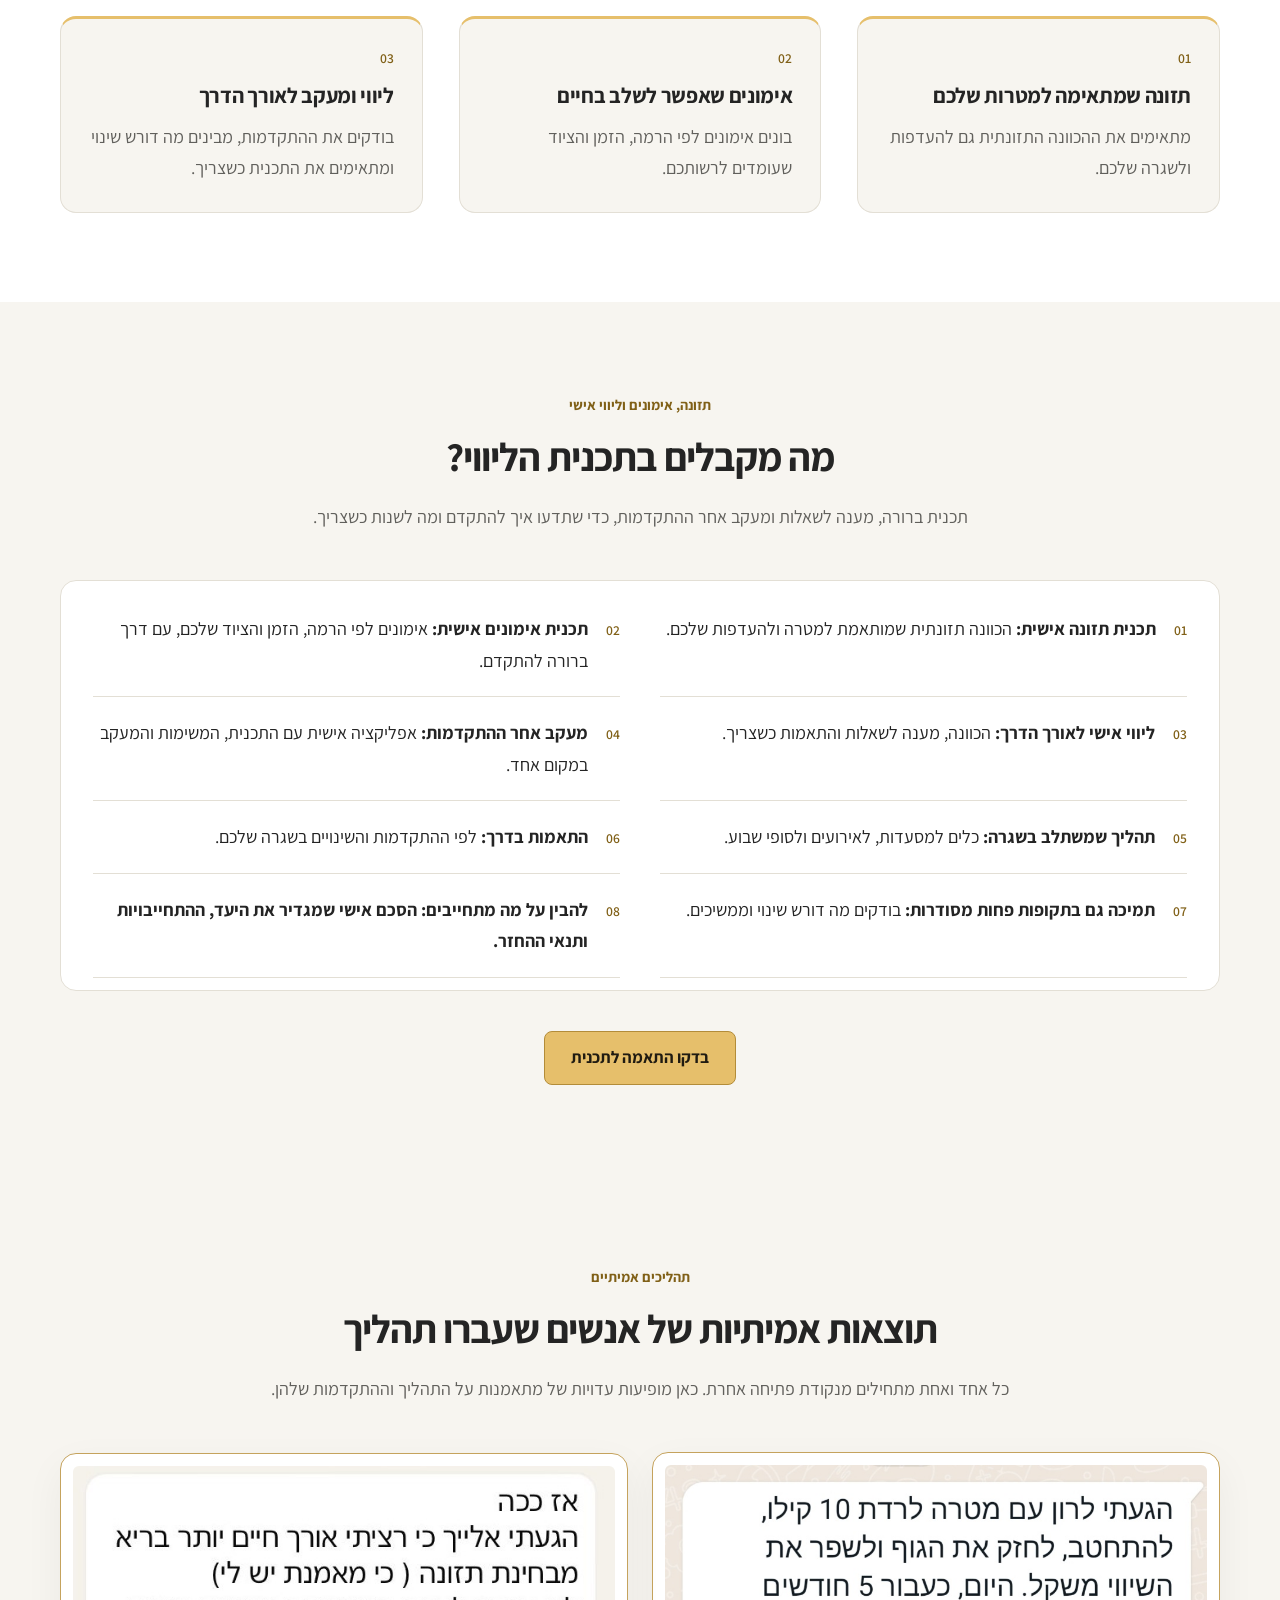
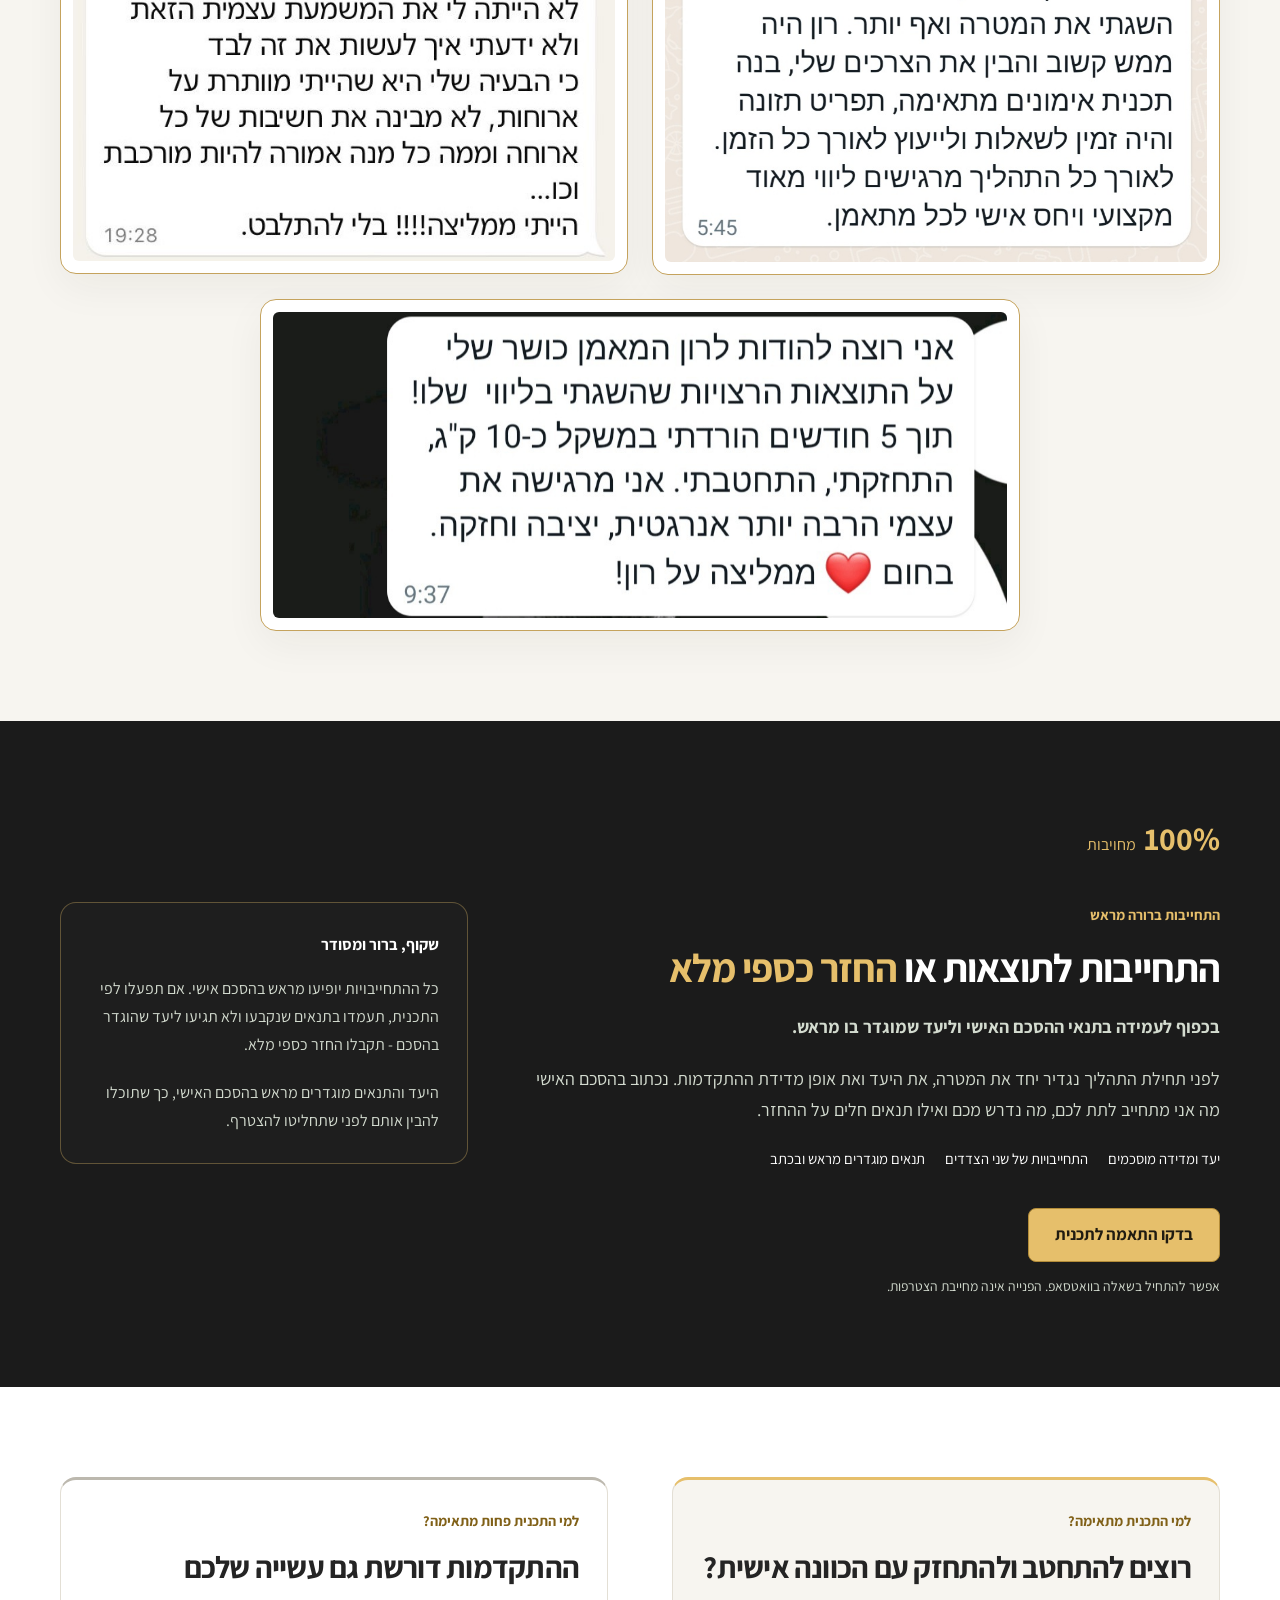
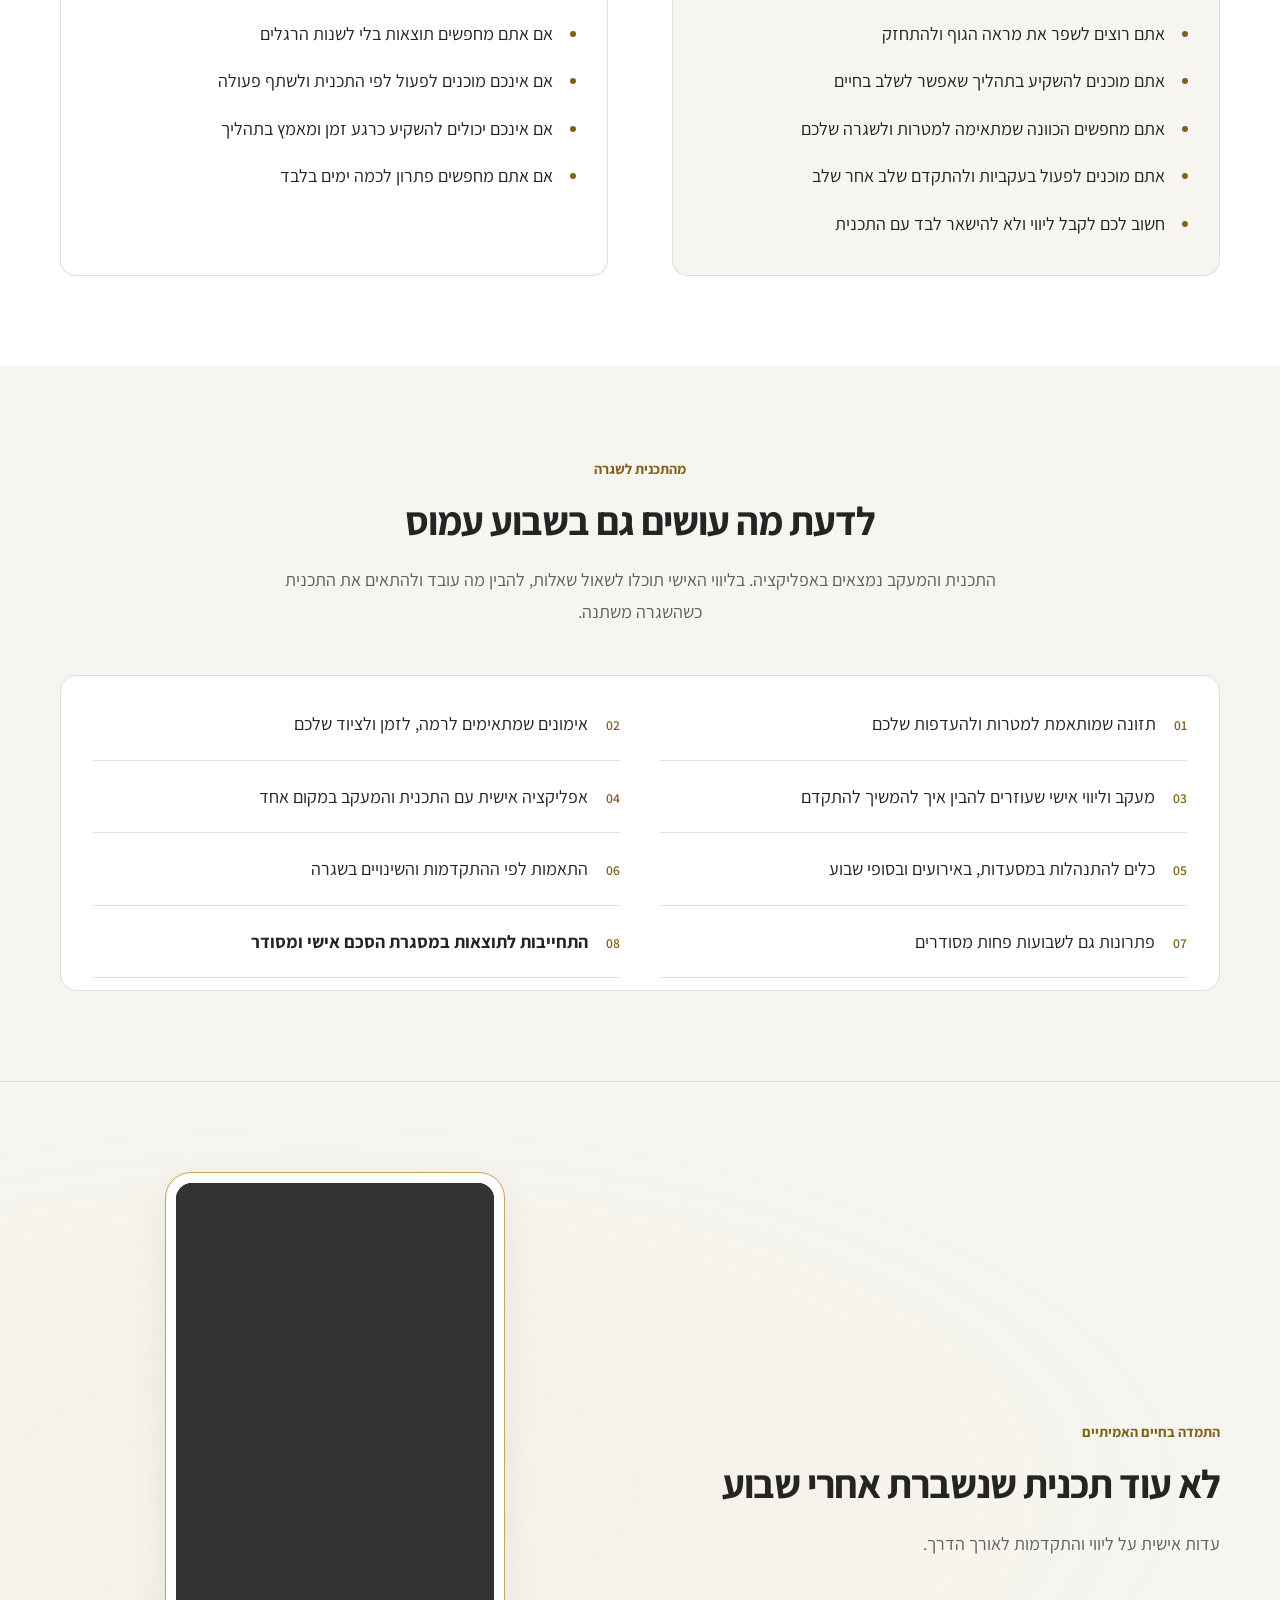
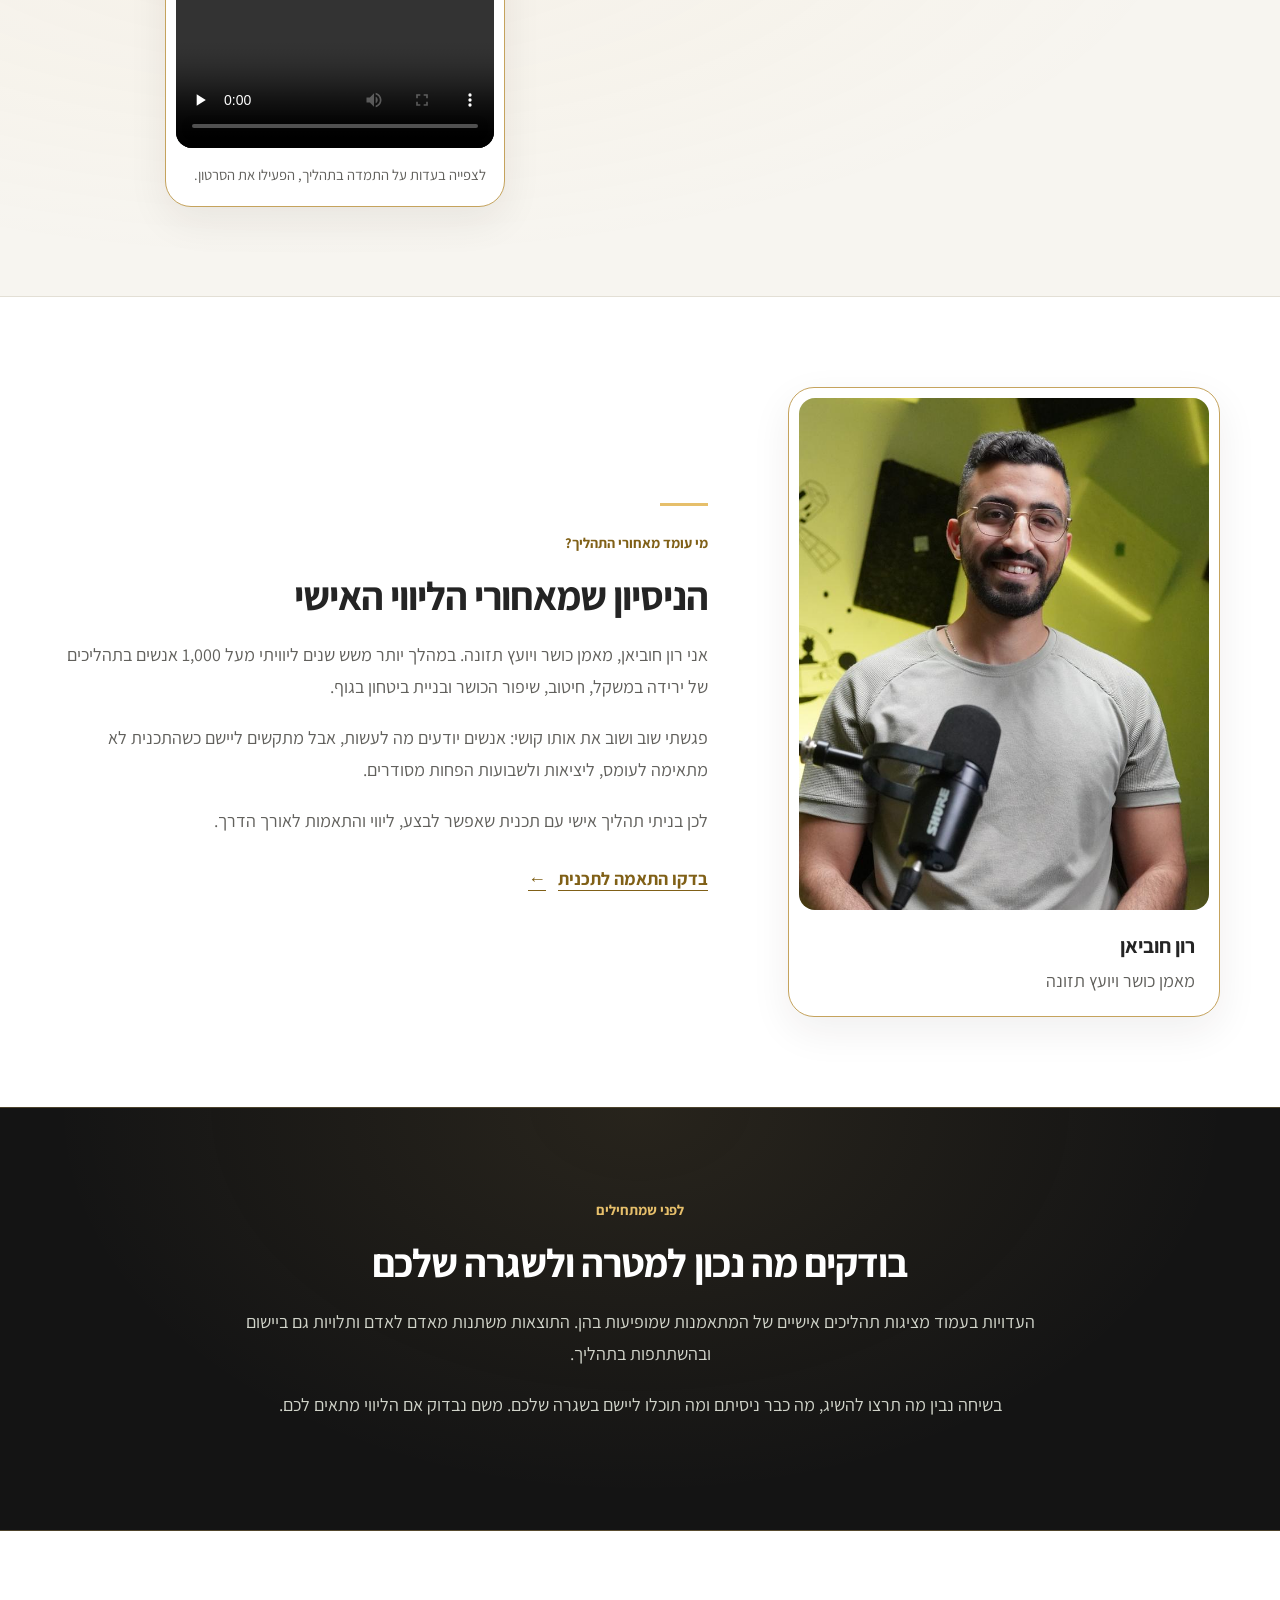
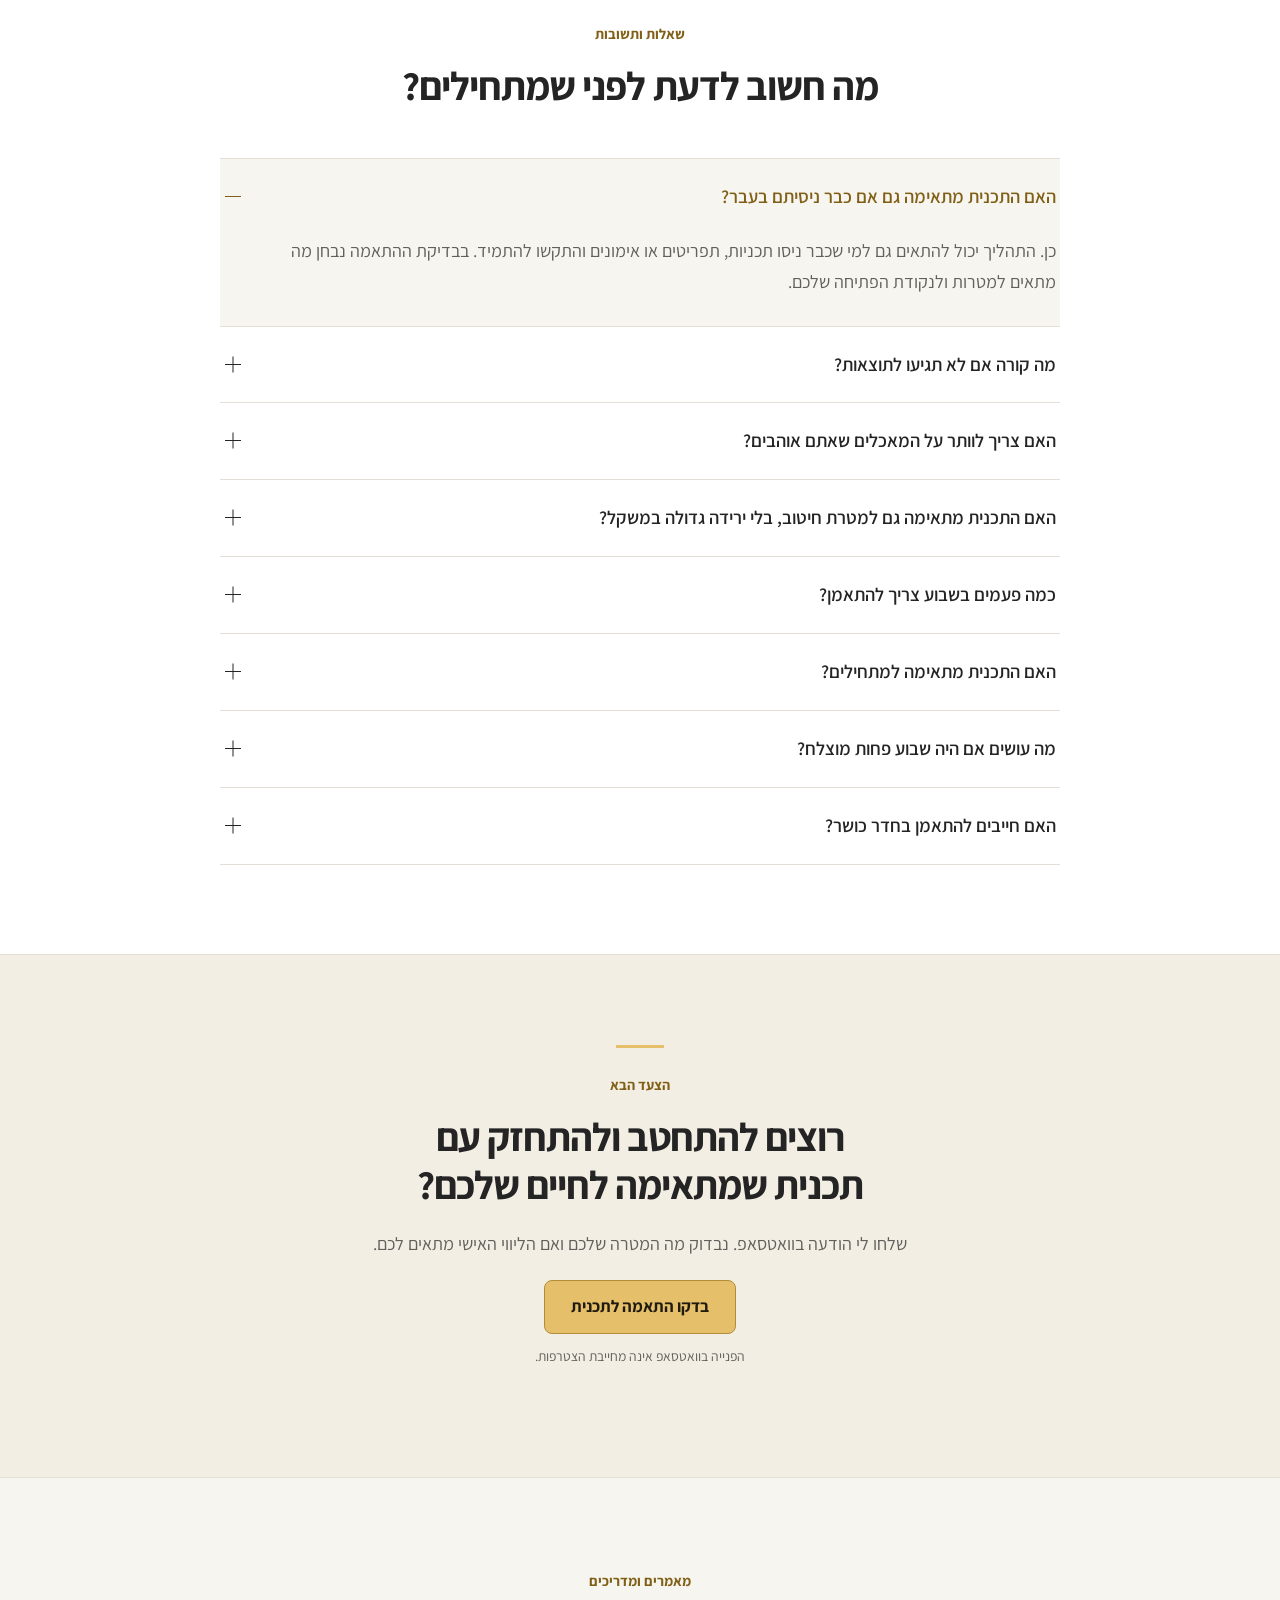
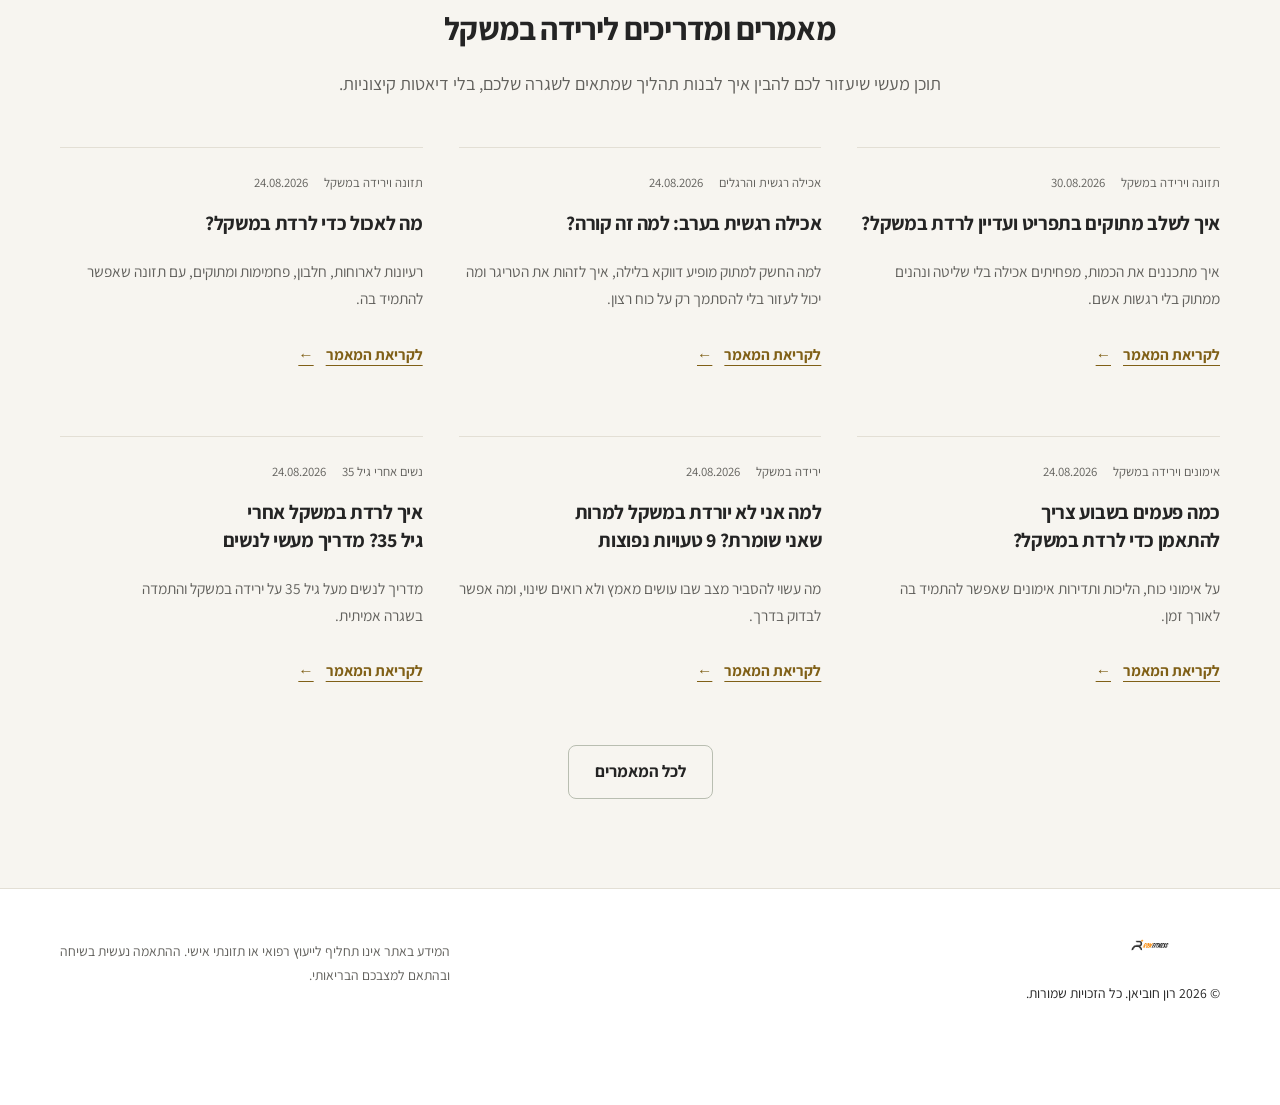
==== commit 138b07d1: "feat: polish homepage visuals and mobile layout" ====
--- a/index.html
+++ b/index.html
@@ -9,6 +9,7 @@
     />
     <link rel="canonical" href="https://weightloss.ronhubian.com/" />
     <meta name="theme-color" content="#111111" />
+    <link rel="icon" type="image/png" href="./assets/ron-fitness-logo.png" />
     <meta property="og:type" content="website" />
     <meta property="og:title" content="ליווי אישי לירידה במשקל לנשים | רון חוביאן" />
     <meta
@@ -54,15 +55,19 @@
 
     <main id="main-content">
       <section class="hero" id="top">
+        <picture class="hero-backdrop">
+          <source media="(max-width: 899px)" srcset="./assets/gym-atmosphere-960.webp" />
+          <img src="./assets/gym-atmosphere-1920.webp" alt="משקולות מסודרות בחדר כושר בתאורה רכה" width="1920" height="1280" fetchpriority="high" decoding="async" />
+        </picture>
         <div class="container hero-grid">
           <div class="hero-copy reveal">
-            <p class="eyebrow">ליווי אישי בכושר ובתזונה</p>
+            <p class="eyebrow">תכנית ליווי אישית בכושר ובתזונה</p>
             <h1>
               <span class="hero-title-line">להגיע לגוף חטוב וחזק -</span>
               <span class="hero-title-line">בלי לוותר על החיים שבחוץ</span>
             </h1>
             <p class="hero-intro">
-              תכנית ליווי אישית בכושר ובתזונה, עם אימונים והכוונה שמותאמים למטרה שלכם - כדי שתוכלו להתקדם ולראות תוצאות בלי להפוך כל יום לפרויקט.
+              תכנית ליווי אישית בכושר ובתזונה, עם אימונים והכוונה שמותאמים למטרות ולשגרה שלכם. כדי שתוכלו להתקדם ולראות תוצאות, בלי להפוך כל יום לפרויקט.
             </p>
             <span class="hero-title-guarantee">התחייבות לתוצאות או החזר כספי מלא, בהתאם לתנאים שמוגדרים מראש בהסכם האישי.</span>
             <a class="button button-primary" data-whatsapp href="#" target="_blank" rel="noopener noreferrer">
@@ -71,7 +76,7 @@
               </svg>
               בדקו התאמה לתכנית
             </a>
-            <p class="cta-note">הפנייה בוואטסאפ אינה מחייבת הצטרפות.</p>
+            <p class="cta-note">שלחו הודעה בוואטסאפ ונבדוק יחד אם התכנית מתאימה לכם. הפנייה אינה מחייבת הצטרפות.</p>
             <div class="hero-lead">
               <p>בלי דיאטות קיצוניות.</p>
               <p>בלי לוותר מראש על כל המאכלים שאתם אוהבים.</p>
@@ -92,7 +97,7 @@
             </figure>
             <div class="goal-card">
               <span class="goal-kicker">המסלול שלכם</span>
-              <strong>אישי. <br />ברור. <br /><em>בנוי לחיים אמיתיים.</em></strong>
+              <strong>מטרה ברורה. <br />תכנית אישית. <br /><em>ליווי לאורך הדרך.</em></strong>
               <div class="goal-steps">
                 <span>תזונה שמתאימה למטרות ולהעדפות שלכם</span>
                 <span>אימונים לפי הרמה, הזמן והציוד שלכם</span>
@@ -117,12 +122,12 @@
             <p class="eyebrow">כושר ותזונה בתוך החיים שלכם</p>
             <h2 class="pain-title"><span>רוצים להתחטב ולהתחזק</span><span>בלי שכל החיים יסתובבו סביב זה?</span></h2>
             <p>בין עבודה, לימודים, יציאות ושבועות עמוסים, קשה לדעת כמה להתאמן, מה לאכול ואיך להתמיד בלי להרגיש שכל היום מוקדש לזה.</p>
-            <p>כשהתכנית מתאימה לשגרה שלכם ויש מי שעוזר לכוון אותה בדרך, קל יותר לדעת מה עושים גם בשבוע פחות מסודר.</p>
+            <p>עם תכנית שמתאימה לשגרה שלכם וליווי שעוזר להתאים אותה בדרך, תדעו איך להמשיך גם בשבוע עמוס.</p>
           </div>
           <div class="cards-grid pain-grid">
             <article class="card pain-card reveal"><span class="card-number">01</span><h3>לא צריך לחיות בחדר הכושר</h3><p>צריך תכנית אימונים ברורה שאפשר לבצע ולהתקדם איתה.</p></article>
             <article class="card pain-card reveal"><span class="card-number">02</span><h3>תכנית נוקשה קשה לשמור לאורך זמן</h3><p>כשכל אימון וכל ארוחה הופכים למבחן, קל לאבד חשק.</p></article>
-            <article class="card pain-card reveal"><span class="card-number">03</span><h3>תכנית כללית מתעלמת מהשגרה שלכם</h3><p>המטרות, ההעדפות והזמן שלכם צריכים להילקח בחשבון.</p></article>
+            <article class="card pain-card reveal"><span class="card-number">03</span><h3>התכנית צריכה להתאים לשגרה שלכם</h3><p>למטרות שלכם, למאכלים שאתם אוהבים ולזמן שיש לכם לאימונים.</p></article>
             <article class="card pain-card reveal"><span class="card-number">04</span><h3>יום פחות מוצלח לא חייב לעצור את התהליך</h3><p>לומדים איך להמשיך גם כשהכול לא הולך בדיוק לפי התכנית.</p></article>
             <article class="card pain-card reveal"><span class="card-number">05</span><h3>לא צריך לעשות את זה לבד</h3><p>ליווי אישי עוזר להבין מה עובד, מה דורש התאמה ואיך ממשיכים.</p></article>
           </div>
@@ -150,8 +155,8 @@
           <div class="section-heading reveal">
             <p class="eyebrow">התקדמות שרואים ומרגישים</p>
             <h2>להתחטב, להתחזק ולהרגיש טוב יותר בגוף שלכם</h2>
-            <p>המטרה היא לראות שינוי במראה הגוף, להרגיש חזקים יותר ולדעת שההשקעה שלכם מובילה להתקדמות.</p>
-            <p>לשם כך התכנית צריכה להתאים גם למטרה וגם לשגרה שלכם.</p>
+            <p>אתם משקיעים בעצמכם כדי לראות שינוי במראה הגוף ולהרגיש חזקים יותר.</p>
+            <p>האימונים, התזונה והליווי מתחברים לתכנית אחת, שמותאמת למטרות ולשגרה שלכם.</p>
           </div>
           <div class="program-grid">
             <article class="program-card reveal"><span>01</span><h3>תזונה שמתאימה למטרות שלכם</h3><p>מתאימים את ההכוונה התזונתית גם להעדפות ולשגרה שלכם.</p></article>
@@ -163,7 +168,7 @@
 
       <section class="section included-section">
         <div class="container">
-          <div class="section-heading reveal"><p class="eyebrow">תזונה, אימונים וליווי אישי</p><h2>מה מקבלים בתכנית הליווי?</h2><p>תכנית שאפשר לבצע, מענה כשעולות שאלות ומעקב שמראה מתי כדאי להתאים את הדרך.</p></div>
+          <div class="section-heading reveal"><p class="eyebrow">תזונה, אימונים וליווי אישי</p><h2>מה מקבלים בתכנית הליווי?</h2><p>תכנית ברורה, מענה לשאלות ומעקב אחר ההתקדמות, כדי שתדעו איך להתקדם ומה לשנות כשצריך.</p></div>
           <div class="included-panel reveal">
             <div class="included-item"><span>01</span><p><strong>תכנית תזונה אישית:</strong> הכוונה תזונתית שמותאמת למטרה ולהעדפות שלכם.</p></div>
             <div class="included-item"><span>02</span><p><strong>תכנית אימונים אישית:</strong> אימונים לפי הרמה, הזמן והציוד שלכם, עם דרך ברורה להתקדם.</p></div>
@@ -199,7 +204,8 @@
             <div class="guarantee-seal" aria-hidden="true"><span>100%</span><small>מחויבות</small></div>
             <div class="guarantee-copy">
               <p class="eyebrow">התחייבות ברורה מראש</p>
-              <h2>לא הגעתם ליעד למרות שפעלתם לפי התכנית? <span>תקבלו החזר כספי מלא</span></h2>
+              <h2>התחייבות לתוצאות או <span>החזר כספי מלא</span></h2>
+              <p class="guarantee-condition">בכפוף לעמידה בתנאי ההסכם האישי וליעד שמוגדר בו מראש.</p>
               <p>לפני תחילת התהליך נגדיר יחד את המטרה, את היעד ואת אופן מדידת ההתקדמות. נכתוב בהסכם האישי מה אני מתחייב לתת לכם, מה נדרש מכם ואילו תנאים חלים על ההחזר.</p>
               <div class="guarantee-highlights"><span>יעד ומדידה מוסכמים</span><span>התחייבויות של שני הצדדים</span><span>תנאים מוגדרים מראש ובכתב</span></div>
             </div>
@@ -216,15 +222,15 @@
       <section class="section fit-section">
         <div class="container">
           <div class="fit-grid">
-            <article class="fit-card fit-yes reveal"><p class="eyebrow">למי התכנית מתאימה?</p><h2>לצעירים וצעירות שרוצים להתחטב ולהתחזק</h2><ul><li>למי שרוצה לשפר את מראה הגוף ולהתחזק</li><li>למי שמוכן להשקיע בתהליך, בלי שכל החיים יסתובבו סביבו</li><li>למי שמחפש הכוונה אישית במקום תכנית כללית</li><li>למי שמוכן לפעול בעקביות ולהתקדם שלב אחר שלב</li><li>למי שרוצה תכנית ליווי שאפשר לשלב בחיים</li></ul></article>
-            <article class="fit-card fit-no reveal"><p class="eyebrow">למי התכנית פחות מתאימה?</p><h2>התהליך דורש השתתפות</h2><ul><li>למי שמחפש פתרון קסם בלי לבצע שינוי</li><li>למי שלא מוכן לפעול לפי התכנית ולשתף פעולה בתהליך</li><li>למי שמצפה לתוצאות בלי זמן, מאמץ והתמדה</li><li>למי שמחפש פתרון מהיר לכמה ימים בלבד</li></ul></article>
+            <article class="fit-card fit-yes reveal"><p class="eyebrow">למי התכנית מתאימה?</p><h2>רוצים להתחטב ולהתחזק עם הכוונה אישית?</h2><ul><li>אתם רוצים לשפר את מראה הגוף ולהתחזק</li><li>אתם מוכנים להשקיע בתהליך שאפשר לשלב בחיים</li><li>אתם מחפשים הכוונה שמתאימה למטרות ולשגרה שלכם</li><li>אתם מוכנים לפעול בעקביות ולהתקדם שלב אחר שלב</li><li>חשוב לכם לקבל ליווי ולא להישאר לבד עם התכנית</li></ul></article>
+            <article class="fit-card fit-no reveal"><p class="eyebrow">למי התכנית פחות מתאימה?</p><h2>ההתקדמות דורשת גם עשייה שלכם</h2><ul><li>אם אתם מחפשים תוצאות בלי לשנות הרגלים</li><li>אם אינכם מוכנים לפעול לפי התכנית ולשתף פעולה</li><li>אם אינכם יכולים להשקיע כרגע זמן ומאמץ בתהליך</li><li>אם אתם מחפשים פתרון לכמה ימים בלבד</li></ul></article>
           </div>
         </div>
       </section>
 
       <section class="section included-section" id="personal-coaching">
         <div class="container">
-          <div class="section-heading reveal"><p class="eyebrow">הכלים שעוזרים להתמיד</p><h2>תהליך אישי, ברור וממוקד מטרה</h2><p>התכנית נמצאת באפליקציה, והליווי עוזר לכם להבין מה עובד, לשאול שאלות ולעשות התאמות כשהשגרה משתנה.</p></div>
+          <div class="section-heading reveal"><p class="eyebrow">מהתכנית לשגרה</p><h2>לדעת מה עושים גם בשבוע עמוס</h2><p>התכנית והמעקב נמצאים באפליקציה. בליווי האישי תוכלו לשאול שאלות, להבין מה עובד ולהתאים את התכנית כשהשגרה משתנה.</p></div>
           <div class="included-panel reveal">
             <div class="included-item"><span>01</span><p>תזונה שמותאמת למטרות ולהעדפות שלכם</p></div>
             <div class="included-item"><span>02</span><p>אימונים שמתאימים לרמה, לזמן ולציוד שלכם</p></div>
@@ -323,7 +329,7 @@
       <svg viewBox="0 0 24 24" aria-hidden="true">
         <path d="M20.52 3.48A11.82 11.82 0 0 0 12.1 0C5.55 0 .22 5.33.22 11.88c0 2.1.55 4.15 1.6 5.95L.12 24l6.32-1.66a11.9 11.9 0 0 0 5.65 1.44h.01c6.55 0 11.88-5.33 11.88-11.88 0-3.18-1.23-6.17-3.46-8.42ZM12.1 21.77h-.01a9.85 9.85 0 0 1-5.03-1.38l-.36-.21-3.75.98 1-3.65-.23-.38a9.82 9.82 0 0 1-1.51-5.25c0-5.45 4.44-9.89 9.9-9.89a9.82 9.82 0 0 1 6.99 2.9 9.83 9.83 0 0 1 2.9 7c-.01 5.45-4.45 9.88-9.9 9.88Zm5.42-7.41c-.3-.15-1.76-.87-2.03-.96-.27-.1-.47-.15-.67.15-.2.3-.77.96-.94 1.16-.17.2-.35.22-.65.07-.3-.15-1.25-.46-2.39-1.48a8.93 8.93 0 0 1-1.65-2.06c-.17-.3-.02-.46.13-.61.13-.13.3-.35.45-.52.15-.17.2-.3.3-.5.1-.2.05-.37-.02-.52-.08-.15-.67-1.61-.92-2.21-.24-.58-.48-.5-.67-.51h-.57c-.2 0-.52.07-.8.37-.27.3-1.04 1.02-1.04 2.48 0 1.47 1.07 2.88 1.22 3.08.15.2 2.1 3.2 5.08 4.49.71.3 1.26.49 1.7.63.71.22 1.36.19 1.87.11.57-.08 1.76-.72 2-1.41.25-.7.25-1.3.18-1.42-.08-.12-.28-.2-.58-.35Z" />
       </svg>
-      <span>בדיקת התאמה לתכנית</span>
+      <span>בדקו התאמה לתכנית</span>
     </a>
   </body>
 </html>
--- a/home.css
+++ b/home.css
@@ -1,21 +1,22 @@
 /* Homepage presentation; article and product pages retain their own styles. */
 :root {
-  --color-bg-dark: #191b18;
+  --color-bg-dark: #141414;
   --color-bg-light: #fff;
-  --color-bg-muted: #f5f3ee;
-  --color-text-dark: #242721;
+  --color-bg-muted: #f7f5f0;
+  --color-text-dark: #242424;
   --color-text-light: #fff;
-  --color-text-muted: #62675e;
-  --color-accent: #a95316;
-  --color-accent-hover: #88400d;
-  --color-border-light: #dedfd8;
+  --color-text-muted: #61605c;
+  --color-accent: #806017;
+  --color-accent-hover: #62480f;
+  --color-gold: #e6bf6b;
+  --color-border-light: #e3dfd5;
   --radius-small: 8px;
   --radius-medium: 16px;
   --container-width: 1160px;
   --section-space: clamp(64px, 7vw, 104px);
 }
 *, *::before, *::after { box-sizing: border-box; }
-html { scroll-behavior: smooth; scroll-padding-top: 24px; }
+html { scroll-behavior: smooth; scroll-padding-top: 24px; scroll-padding-bottom: 100px; }
 body { margin: 0; color: var(--color-text-dark); background: var(--color-bg-light); font: 400 18px/1.75 "Assistant", "Segoe UI", Arial, sans-serif; -webkit-font-smoothing: antialiased; }
 button, a { font-family: inherit; }
 img, video { display: block; max-width: 100%; }
@@ -44,102 +45,112 @@
 .brand-logo { width: 180px; height: 52px; object-fit: contain; }
 .header-cta { display: inline-flex; min-height: 44px; align-items: center; padding: 8px 18px; border: 1px solid #ffffff70; border-radius: var(--radius-small); font-size: .94rem; font-weight: 600; }
 .header-cta:hover { background: #ffffff15; }
-.hero { padding-block: 60px 64px; background: var(--color-bg-dark); color: #fff; }
+.hero { position: relative; isolation: isolate; padding-block: 60px 72px; background: var(--color-bg-dark); color: #fff; }
+.hero-backdrop { position: absolute; inset: 0 0 auto; height: min(100%, 1000px); z-index: -2; pointer-events: none; overflow: hidden; }
+.hero-backdrop img { width: 100%; height: 100%; object-fit: cover; object-position: center; }
+.hero::before { content: ""; position: absolute; inset: 0; z-index: -1; pointer-events: none; background: linear-gradient(0deg, #141414 0%, #14141400 55%), linear-gradient(90deg, #1414148c, #141414d9 58%, #141414eb); }
+.hero .hero-title-guarantee, .hero .goal-card { background: #141414cc; }
+.hero :focus-visible, .guarantee-section :focus-visible { outline-color: var(--color-gold); }
 .hero-grid { display: grid; grid-template-columns: minmax(0, 1.25fr) minmax(0, .85fr); gap: clamp(32px, 5vw, 76px); align-items: start; }
 .hero-copy, .hero-visual { min-width: 0; }
-.hero .eyebrow { color: #e9af78; }
+.hero .eyebrow { color: var(--color-gold); }
 .hero h1 { margin-bottom: 24px; }
 .hero-title-line { display: block; }
-.hero-title-line + .hero-title-line { color: #e9af78; margin-top: 8px; }
+.hero-title-line + .hero-title-line { color: var(--color-gold); margin-top: 12px; }
 .hero-intro { max-width: 34em; font-size: 1.17rem; color: #e0e2da; line-height: 1.65; }
-.hero-title-guarantee { display: block; margin-block: 24px 18px; padding-inline-start: 14px; border-inline-start: 2px solid #e9af78; font-size: 1.12rem; font-weight: 700; }
+.hero-title-guarantee { display: block; margin-block: 28px 24px; padding: 16px 20px; border: 1px solid #e6bf6b33; border-inline-start: 3px solid var(--color-gold); border-radius: var(--radius-small); background: #ffffff04; font-size: 1.05rem; font-weight: 600; line-height: 1.7; }
 .hero-lead { color: #d1d4ca; font-size: 1rem; margin-block: 24px; }
 .hero-lead p { margin-bottom: 4px; }
 .button { display: inline-flex; align-items: center; justify-content: center; gap: 12px; min-height: 54px; padding: 14px 26px; border: 1px solid transparent; border-radius: var(--radius-small); font-size: 1.05rem; font-weight: 700; line-height: 1.4; text-align: center; transition: background 160ms ease; }
-.button-primary, .button-light { background: var(--color-accent); color: #fff; }
-.button-primary:hover, .button-light:hover { background: var(--color-accent-hover); }
-.hero .button-primary, .guarantee-section .button-light, .scarcity-section .button-light { background: #f7931a; color: #211c13; }
-.hero .button-primary:hover, .guarantee-section .button-light:hover, .scarcity-section .button-light:hover { background: #ffad45; }
+.button-primary, .button-light { background: var(--color-gold); color: #201b11; border-color: #b38c39; }
+.button-primary:hover, .button-light:hover { background: #f0ce87; }
 .button svg, .floating-whatsapp svg { width: 22px; height: 22px; flex: 0 0 22px; fill: currentColor; }
 .cta-note { margin-top: 10px; font-size: .86rem; color: var(--color-text-muted); }
 .hero .cta-note { color: #c3c8bc; }
 .micro-proof { display: flex; flex-wrap: wrap; gap: 8px 18px; margin-top: 26px; padding-top: 20px; border-top: 1px solid #ffffff26; color: #c3c8bc; font-size: .84rem; }
 .micro-proof span { flex: 1 1 130px; }
-.hero-portrait { position: relative; overflow: hidden; border-radius: var(--radius-medium); background: #34392f; }
+.hero-portrait { position: relative; overflow: hidden; border-radius: var(--radius-medium); background: #222; border: 1px solid #e6bf6b55; box-shadow: 0 16px 48px #00000030; }
 .hero-portrait img { width: 100%; aspect-ratio: 4 / 5; object-fit: cover; object-position: center 35%; }
-.hero-portrait figcaption { padding: 18px 24px; background: #2b3027; display: flex; justify-content: space-between; flex-wrap: wrap; gap: 4px 14px; }
+.hero-portrait figcaption { padding: 18px 24px; background: #222; display: flex; justify-content: space-between; flex-wrap: wrap; gap: 4px 14px; }
 .hero-portrait figcaption strong { font-size: 1.15rem; }
 .hero-portrait figcaption span { color: #d1d4ca; font-size: .9rem; }
-.goal-card { padding-top: 24px; }
+.goal-card { margin-top: 20px; padding: 24px; border: 1px solid #e6bf6b33; border-radius: var(--radius-medium); background: #ffffff04; }
 .goal-kicker { color: #bfc5b6; font-size: .86rem; }
 .goal-card strong { display: block; margin-block: 6px 14px; font-size: 1.3rem; font-weight: 600; }
 .goal-card br { display: none; }
 .goal-card em { font-style: normal; }
 .goal-steps { display: grid; gap: 6px; font-size: .94rem; color: #c3c8bc; }
-.goal-steps span { padding-inline-start: 14px; border-inline-start: 1px solid #59634d; }
-.trust-strip { background: #efeee7; }
+.goal-steps span { padding-inline-start: 14px; border-inline-start: 1px solid #e6bf6b66; }
+.trust-strip { background: #f3eee3; border-bottom: 1px solid var(--color-border-light); }
 .trust-strip-inner { display: grid; grid-template-columns: repeat(3, minmax(0, 1fr)); padding-block: 24px; gap: 20px; text-align: center; font-size: .98rem; font-weight: 600; }
 .trust-strip-inner span + span { border-inline-start: 1px solid #cccec4; padding-inline-start: 20px; }
 .pain-title span { display: block; }
 .pain-grid { display: grid; grid-template-columns: repeat(3, minmax(0, 1fr)); gap: 24px 36px; }
-.pain-card { padding-block: 22px; border-top: 1px solid var(--color-border-light); }
+.pain-card { padding: 24px; border: 1px solid var(--color-border-light); border-radius: var(--radius-medium); background: #fff; }
 .card-number, .program-card > span, .included-item > span { display: block; margin-bottom: 12px; color: var(--color-accent); font-size: .85rem; font-weight: 600; font-variant-numeric: tabular-nums; }
 .pain-card h3, .program-card h3 { margin-bottom: 12px; }
 .pain-card p, .program-card p { color: var(--color-text-muted); margin: 0; }
-.testimony-section { background: var(--color-bg-muted); }
+.testimony-section { background: radial-gradient(ellipse at 25% 50%, #e6bf6b12, transparent 65%), var(--color-bg-muted); border-block: 1px solid var(--color-border-light); }
 .testimony-section > .container { display: grid; grid-template-columns: minmax(0, 1fr) minmax(0, 1fr); gap: 60px; align-items: center; }
 .testimony-section .section-heading { text-align: start; margin: 0; }
-.video-card { width: min(340px, 100%); margin-inline: auto; }
+.video-card { width: min(340px, 100%); margin-inline: auto; padding: 10px; background: #fff; border: 1px solid #c5a35d; border-radius: calc(var(--radius-medium) + 10px); box-shadow: 0 14px 40px #29221812; }
+.video-card > p { margin: 14px 8px 8px; font-size: .92rem; color: var(--color-text-muted); }
 .video-card video { width: 100%; aspect-ratio: 9 / 16; object-fit: contain; border-radius: var(--radius-medium); background: #191b18; }
 .program-grid { display: grid; grid-template-columns: repeat(3, minmax(0, 1fr)); gap: 36px; }
-.program-card { padding-block: 24px; border-top: 1px solid var(--color-border-light); }
+.program-card { padding: 28px; border: 1px solid var(--color-border-light); border-top: 3px solid var(--color-gold); border-radius: var(--radius-medium); background: var(--color-bg-muted); }
 .center-cta { margin-top: 40px; text-align: center; }
-.social-proof-section { background: #edf0e8; }
+.social-proof-section { background: #f7f5f0; }
 .proof-grid { display: grid; grid-template-columns: repeat(2, minmax(0, 1fr)); gap: 24px; align-items: center; }
-.proof-card { padding: 12px; background: #fff; border: 1px solid #d4dacd; border-radius: var(--radius-medium); }
+.proof-card { padding: 12px; background: #fff; border: 1px solid #c5a35d; border-radius: var(--radius-medium); box-shadow: 0 14px 40px #2922180d; }
 .proof-card:last-child { grid-column: 1 / -1; width: min(760px, 100%); justify-self: center; }
 .proof-card img { width: 100%; height: auto; object-fit: contain; border-radius: 6px; }
-.guarantee-section { color: #fff; background: #263127; }
+.guarantee-section { color: #fff; background: #1b1b1b; }
 .guarantee-card { display: grid; grid-template-columns: minmax(0, 1.35fr) minmax(0, .8fr); gap: 36px 64px; }
-.guarantee-seal { grid-column: 1 / -1; display: flex; align-items: baseline; gap: 8px; color: #e9af78; }
+.guarantee-seal { grid-column: 1 / -1; display: flex; align-items: baseline; gap: 8px; color: var(--color-gold); }
 .guarantee-seal span { font-size: 2rem; font-weight: 700; }
 .guarantee-seal small { font-size: 1rem; }
-.guarantee-copy .eyebrow { color: #e9af78; }
-.guarantee-copy h2 span { color: #e9af78; }
+.guarantee-copy .eyebrow { color: var(--color-gold); }
+.guarantee-copy h2 span { color: var(--color-gold); }
+.guarantee-condition { font-weight: 700; }
 .guarantee-copy p:not(.eyebrow), .terms-box p { color: #d3dbcf; }
 .guarantee-highlights { display: flex; flex-wrap: wrap; gap: 8px 20px; font-size: .92rem; }
 .guarantee-main-message { flex-basis: 100%; font-weight: 700; }
-.terms-box { align-self: start; padding: 28px; border: 1px solid #64705f; border-radius: var(--radius-small); font-size: 1rem; }
+.terms-box { align-self: start; padding: 28px; border: 1px solid #e6bf6b55; border-radius: var(--radius-medium); background: #ffffff04; font-size: 1rem; }
 .terms-box strong { display: block; margin-bottom: 16px; }
 .terms-box p:last-child { margin: 0; }
 .guarantee-cta { grid-column: 1 / -1; }
 .guarantee-cta p { margin: 12px 0 0; font-size: .86rem; color: #d3dbcf; }
 .fit-grid { display: grid; grid-template-columns: repeat(2, minmax(0, 1fr)); gap: 64px; }
-.fit-card { padding-block: 24px; border-top: 2px solid #41533d; }
-.fit-no { border-color: #bcc1b7; }
+.fit-card { padding: 28px; border: 1px solid var(--color-border-light); border-top: 3px solid var(--color-gold); border-radius: var(--radius-medium); background: var(--color-bg-muted); }
+.fit-no { border-top-color: #bcb8ae; background: #fff; }
 .fit-card h2 { font-size: clamp(1.8rem, 2.4vw, 2.2rem); }
 .fit-card ul { padding-inline-start: 22px; margin: 24px 0 0; }
 .fit-card li { padding: 8px 4px; }
-.fit-card li::marker { color: #63775b; }
+.fit-card li::marker { color: var(--color-accent); }
 .included-section { background: var(--color-bg-muted); }
-.included-panel { display: grid; grid-template-columns: repeat(2, minmax(0, 1fr)); column-gap: 48px; }
+.included-panel { display: grid; grid-template-columns: repeat(2, minmax(0, 1fr)); column-gap: 40px; padding: 12px 32px; border: 1px solid var(--color-border-light); border-radius: var(--radius-medium); background: #fff; }
 .included-item { display: flex; gap: 18px; align-items: baseline; padding-block: 20px; border-bottom: 1px solid var(--color-border-light); }
 .included-item p, .included-item > span { margin: 0; }
 .included-item-featured { font-weight: 700; }
 .about-grid { display: grid; grid-template-columns: minmax(0, .8fr) minmax(0, 1.2fr); gap: 80px; align-items: center; }
-.about-photo-wrap { position: relative; }
+.about-photo-wrap { position: relative; padding: 10px; background: #fff; border: 1px solid #c5a35d; border-radius: calc(var(--radius-medium) + 10px); box-shadow: 0 14px 40px #29221812; }
 .about-photo img { width: 100%; aspect-ratio: 4 / 5; object-fit: cover; object-position: center 35%; border-radius: var(--radius-medium); }
-.about-signature { padding-top: 18px; display: grid; }
+.about-signature { padding: 18px 14px 10px; display: grid; }
 .about-signature strong { font-size: 1.3rem; }
 .about-signature span, .about-copy > p:not(.eyebrow) { color: var(--color-text-muted); }
 .text-link, .blog-card-link { display: inline-flex; align-items: center; gap: 12px; min-height: 44px; color: var(--color-accent); font-weight: 700; text-decoration: underline; text-underline-offset: 5px; }
-.scarcity-section { background: var(--color-bg-dark); color: #fff; }
+.scarcity-section { background: radial-gradient(ellipse at 50% 0%, #e6bf6b18, transparent 65%), var(--color-bg-dark); color: #fff; border-block: 1px solid #e6bf6b44; }
+.solution-section .section-heading::before, .about-copy::before, .final-cta-inner::before { content: ""; display: block; width: 48px; height: 3px; margin: 0 auto 24px; background: var(--color-gold); }
+.about-copy::before { margin-inline: 0; }
 .scarcity-card { max-width: 820px; margin-inline: auto; text-align: center; }
-.scarcity-card .eyebrow { color: #e9af78; }
+.scarcity-card .eyebrow { color: var(--color-gold); }
 .scarcity-card > p:not(.eyebrow) { color: #d1d4ca; }
 .scarcity-points { display: flex; flex-wrap: wrap; justify-content: center; gap: 12px 24px; margin-block: 28px; color: #d1d4ca; font-size: .94rem; }
 .faq-list { max-width: 840px; margin-inline: auto; border-top: 1px solid var(--color-border-light); }
 .faq-item { border-bottom: 1px solid var(--color-border-light); }
+.faq-item.is-open { background: var(--color-bg-muted); }
+.faq-item.is-open .faq-question { color: var(--color-accent); }
+.faq-question:focus-visible { outline-offset: -3px; }
 .faq-item h3 { margin: 0; }
 .faq-question { display: flex; justify-content: space-between; align-items: center; gap: 24px; width: 100%; padding: 24px 4px; border: 0; background: none; text-align: start; font-size: 1.16rem; font-weight: 600; line-height: 1.5; cursor: pointer; }
 .faq-icon { width: 18px; height: 18px; flex: 0 0 18px; position: relative; }
@@ -157,7 +168,7 @@
 .blog-card-link { margin-top: auto; font-size: .96rem; }
 .blog-preview-more { margin-top: 28px; text-align: center; }
 .blog-preview-more .button { background: transparent; border-color: #b9beb1; color: var(--color-text-dark); }
-.final-cta { padding-block: var(--section-space); background: #edece3; }
+.final-cta { padding-block: var(--section-space); background: #f3eee3; border-block: 1px solid var(--color-border-light); }
 .final-cta-inner { max-width: 760px; text-align: center; }
 .final-cta-inner > div > p:not(.eyebrow) { color: var(--color-text-muted); }
 .site-footer { padding-block: 32px; border-top: 1px solid var(--color-border-light); font-size: .86rem; }
@@ -165,8 +176,8 @@
 .footer-brand img { width: 140px; height: 48px; object-fit: contain; }
 .footer-brand p { margin: 12px 0 0; }
 .footer-note { max-width: 390px; margin: 0; color: var(--color-text-muted); }
-.floating-whatsapp { position: fixed; inset-inline-end: 24px; bottom: 24px; z-index: 30; display: inline-flex; gap: 10px; align-items: center; min-height: 52px; padding: 12px 20px; border-radius: var(--radius-small); background: var(--color-accent); color: #fff; box-shadow: 0 4px 18px #00000018; font-size: 1rem; font-weight: 700; }
-.floating-whatsapp:hover { background: var(--color-accent-hover); }
+.floating-whatsapp { position: fixed; inset-inline-end: 24px; bottom: 24px; z-index: 30; display: inline-flex; gap: 10px; align-items: center; min-height: 52px; padding: 12px 20px; border: 1px solid #b38c39; border-radius: var(--radius-small); background: var(--color-gold); color: #201b11; box-shadow: 0 4px 18px #00000018; font-size: 1rem; font-weight: 700; }
+.floating-whatsapp:hover { background: #f0ce87; }
 .floating-whatsapp.is-hero-hidden { visibility: hidden; pointer-events: none; }
 /* Content stays visible even before the reveal observer or web font loads. */
 @media (min-width: 900px) { .site-footer { padding-bottom: 100px; } }
@@ -174,9 +185,12 @@
   .hero-grid { grid-template-columns: 1fr; gap: 40px; }
   .hero-copy { max-width: 660px; }
   .hero { padding-block: 40px 48px; }
+  .hero-backdrop { height: 820px; }
+  .hero-backdrop img { object-position: 35% center; }
+  .hero::before { background: linear-gradient(0deg, #141414 0%, #141414 40%, #141414c9 75%, #141414b8); }
   .hero-visual { display: grid; grid-template-columns: minmax(0, 1fr) minmax(0, 1fr); gap: 28px; align-items: center; }
   .hero-portrait img { aspect-ratio: 1; }
-  .goal-card { padding: 0; }
+  .goal-card { margin-top: 0; padding: 20px; }
   .pain-grid, .program-grid, .blog-grid { grid-template-columns: repeat(2, minmax(0, 1fr)); }
   .testimony-section > .container { gap: 32px; }
   .guarantee-card, .about-grid { gap: 32px; }
@@ -190,35 +204,50 @@
   .header-inner { min-height: 76px; gap: 12px; }
   .brand-logo { width: 128px; height: 44px; }
   .header-cta { font-size: .84rem; padding-inline: 12px; }
+  .hero-copy > .eyebrow, .hero-copy > h1, .hero-copy > .hero-intro { text-align: center; }
   .hero h1 { font-size: clamp(2.4rem, 10vw, 2.9rem); }
   .hero-intro { font-size: 1.08rem; }
   .hero .button { width: 100%; }
+  .hero-title-guarantee, .hero .cta-note, .hero-lead, .goal-card, .hero-portrait figcaption, .micro-proof { text-align: center; }
+  .hero-portrait figcaption, .guarantee-seal, .guarantee-highlights { justify-content: center; }
+  .goal-steps span { padding-inline-start: 0; border-inline-start: 0; }
+  .micro-proof span { flex-basis: 100%; }
   .hero-visual { grid-template-columns: 1fr; gap: 24px; }
   .hero-portrait img { aspect-ratio: 6 / 5; object-position: center 30%; }
   .hero-portrait figcaption { padding: 16px 20px; }
   .micro-proof { gap: 10px; }
   .micro-proof span:last-child { flex-basis: 100%; }
-  .trust-strip-inner { grid-template-columns: 1fr; gap: 0; text-align: start; padding-block: 12px; }
+  .trust-strip-inner { grid-template-columns: 1fr; gap: 0; text-align: center; padding-block: 12px; }
   .trust-strip-inner span { padding-block: 12px; }
   .trust-strip-inner span + span { border-inline-start: 0; border-top: 1px solid #d8dad0; padding-inline-start: 0; }
-  .section-heading { margin-bottom: 32px; text-align: start; }
+  .section-heading, .testimony-section .section-heading { margin-bottom: 32px; text-align: center; }
+  .testimony-section .section-heading { margin-inline: auto; }
+  .pain-card, .program-card, .included-panel, .fit-card, .guarantee-copy, .guarantee-cta, .terms-box, .about-copy, .about-signature, .scarcity-card, .final-cta-inner, .blog-card, .video-card > p, .footer-inner { text-align: center; }
+  .about-copy::before { margin-inline: auto; }
+  .blog-card { align-items: center; }
+  .blog-card-meta { justify-content: center; }
+  .fit-card ul { padding-inline-start: 0; list-style-position: inside; }
+  .included-item { display: block; }
+  .included-item > span { margin-bottom: 6px; }
   .pain-grid, .program-grid, .proof-grid, .fit-grid, .included-panel, .about-grid, .guarantee-card, .blog-grid, .testimony-section > .container { grid-template-columns: 1fr; }
-  .pain-grid, .program-grid, .blog-grid { gap: 8px; }
-  .pain-card { display: grid; grid-template-columns: 28px minmax(0, 1fr); column-gap: 14px; }
-  .pain-card .card-number { grid-row: 1 / 3; padding-top: 4px; }
-  .pain-card p { grid-column: 2; }
+  .pain-grid, .program-grid { gap: 16px; }
+  .blog-grid { gap: 8px; }
+  .included-panel { padding: 4px 20px; }
+  .fit-card { padding: 24px; }
+  .hero .cta-note { max-width: 32em; line-height: 1.6; }
+  .pain-card { display: block; }
   .program-card { padding-block: 24px; }
   .proof-card { padding: 6px; }
   .video-card { width: min(320px, 100%); }
   .guarantee-card { gap: 28px; }
   .terms-box { padding: 22px; }
   .guarantee-cta .button, .final-cta .button { width: 100%; }
-  .about-photo-wrap { max-width: 360px; }
-  .scarcity-card, .final-cta-inner { text-align: start; }
-  .scarcity-points { justify-content: start; }
-  .faq-question { padding-block: 22px; font-size: 1.08rem; gap: 16px; }
-  .faq-answer { padding-inline-end: 24px; }
-  .footer-inner { flex-direction: column; align-items: start; }
+  .about-photo-wrap { max-width: 360px; margin-inline: auto; }
+  .scarcity-points { justify-content: center; }
+  .faq-question { position: relative; justify-content: center; padding: 22px 30px; font-size: 1.08rem; text-align: center; }
+  .faq-icon { position: absolute; inset-inline-end: 6px; }
+  .faq-answer { padding-inline: 12px; text-align: center; }
+  .footer-inner { flex-direction: column; align-items: center; }
   .floating-whatsapp { inset-inline: 16px; bottom: calc(12px + env(safe-area-inset-bottom)); justify-content: center; }
   .site-footer { padding-bottom: calc(100px + env(safe-area-inset-bottom)); }
 }
